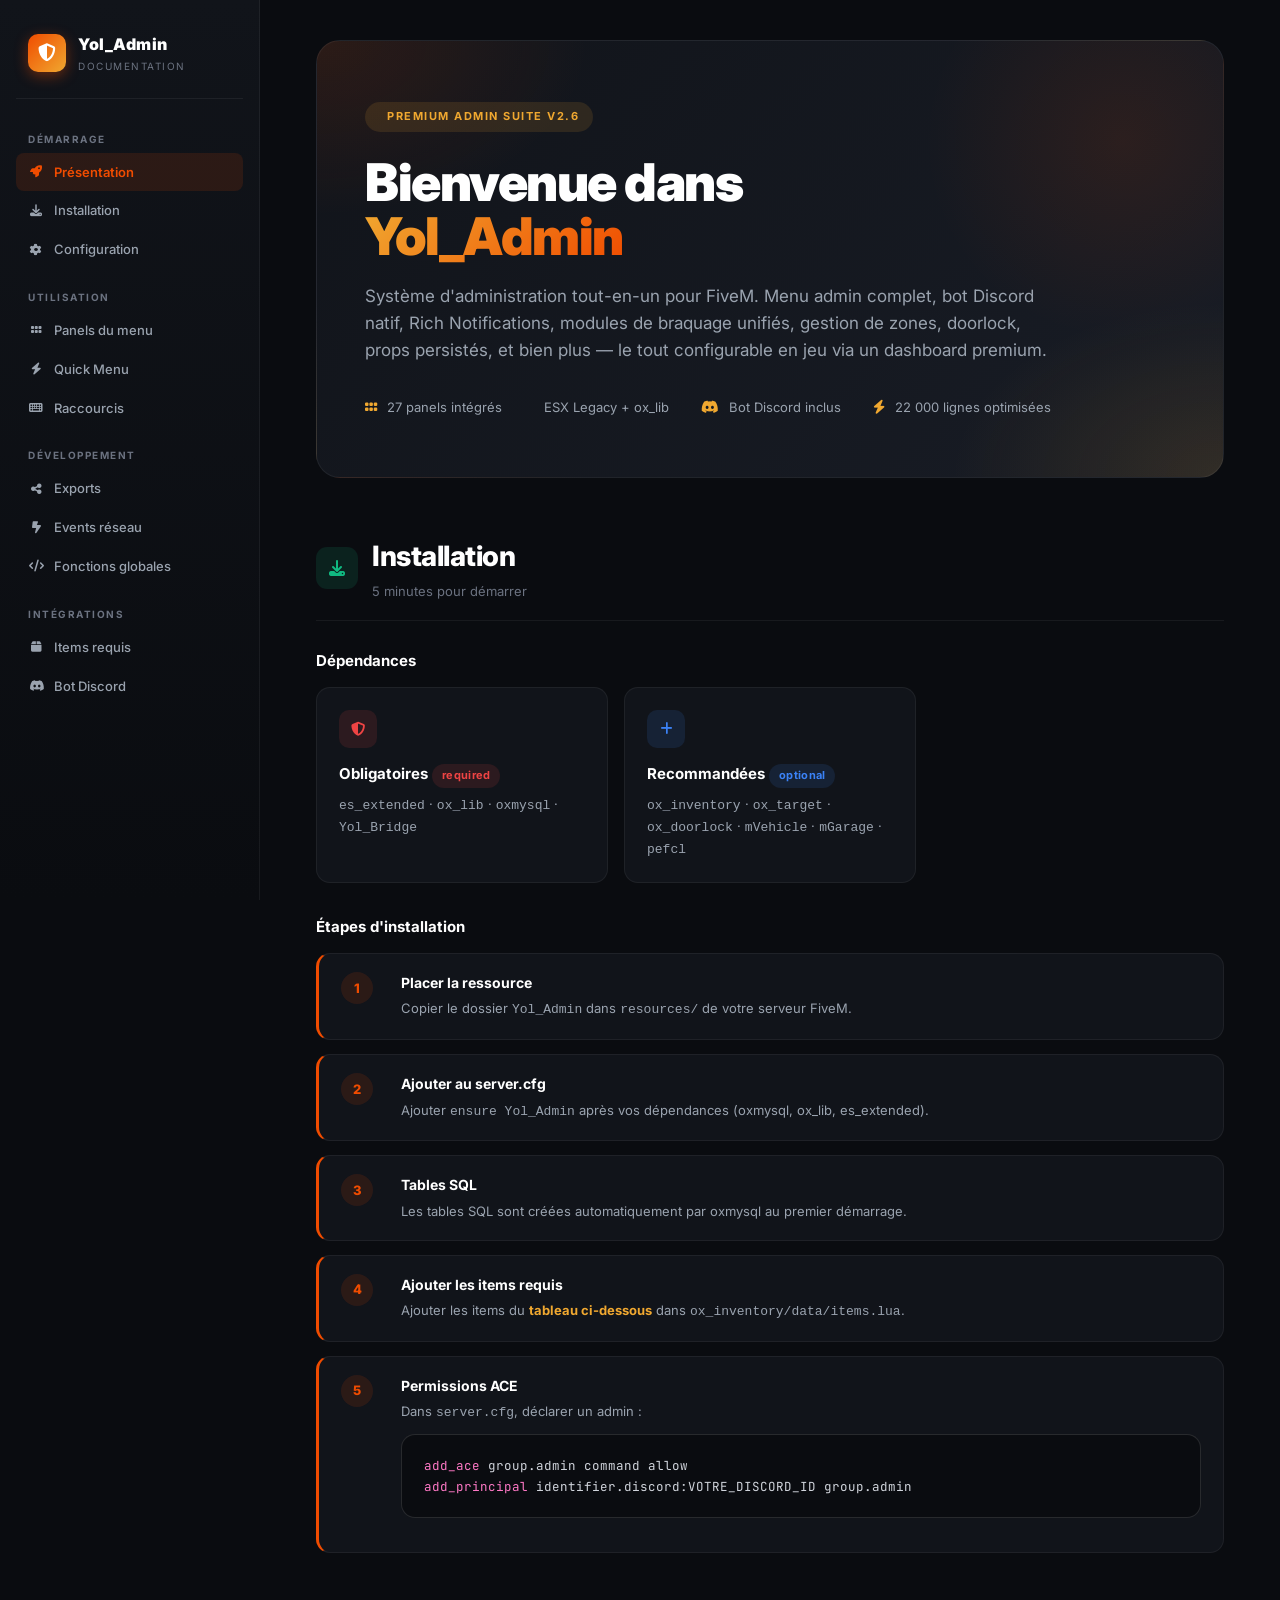
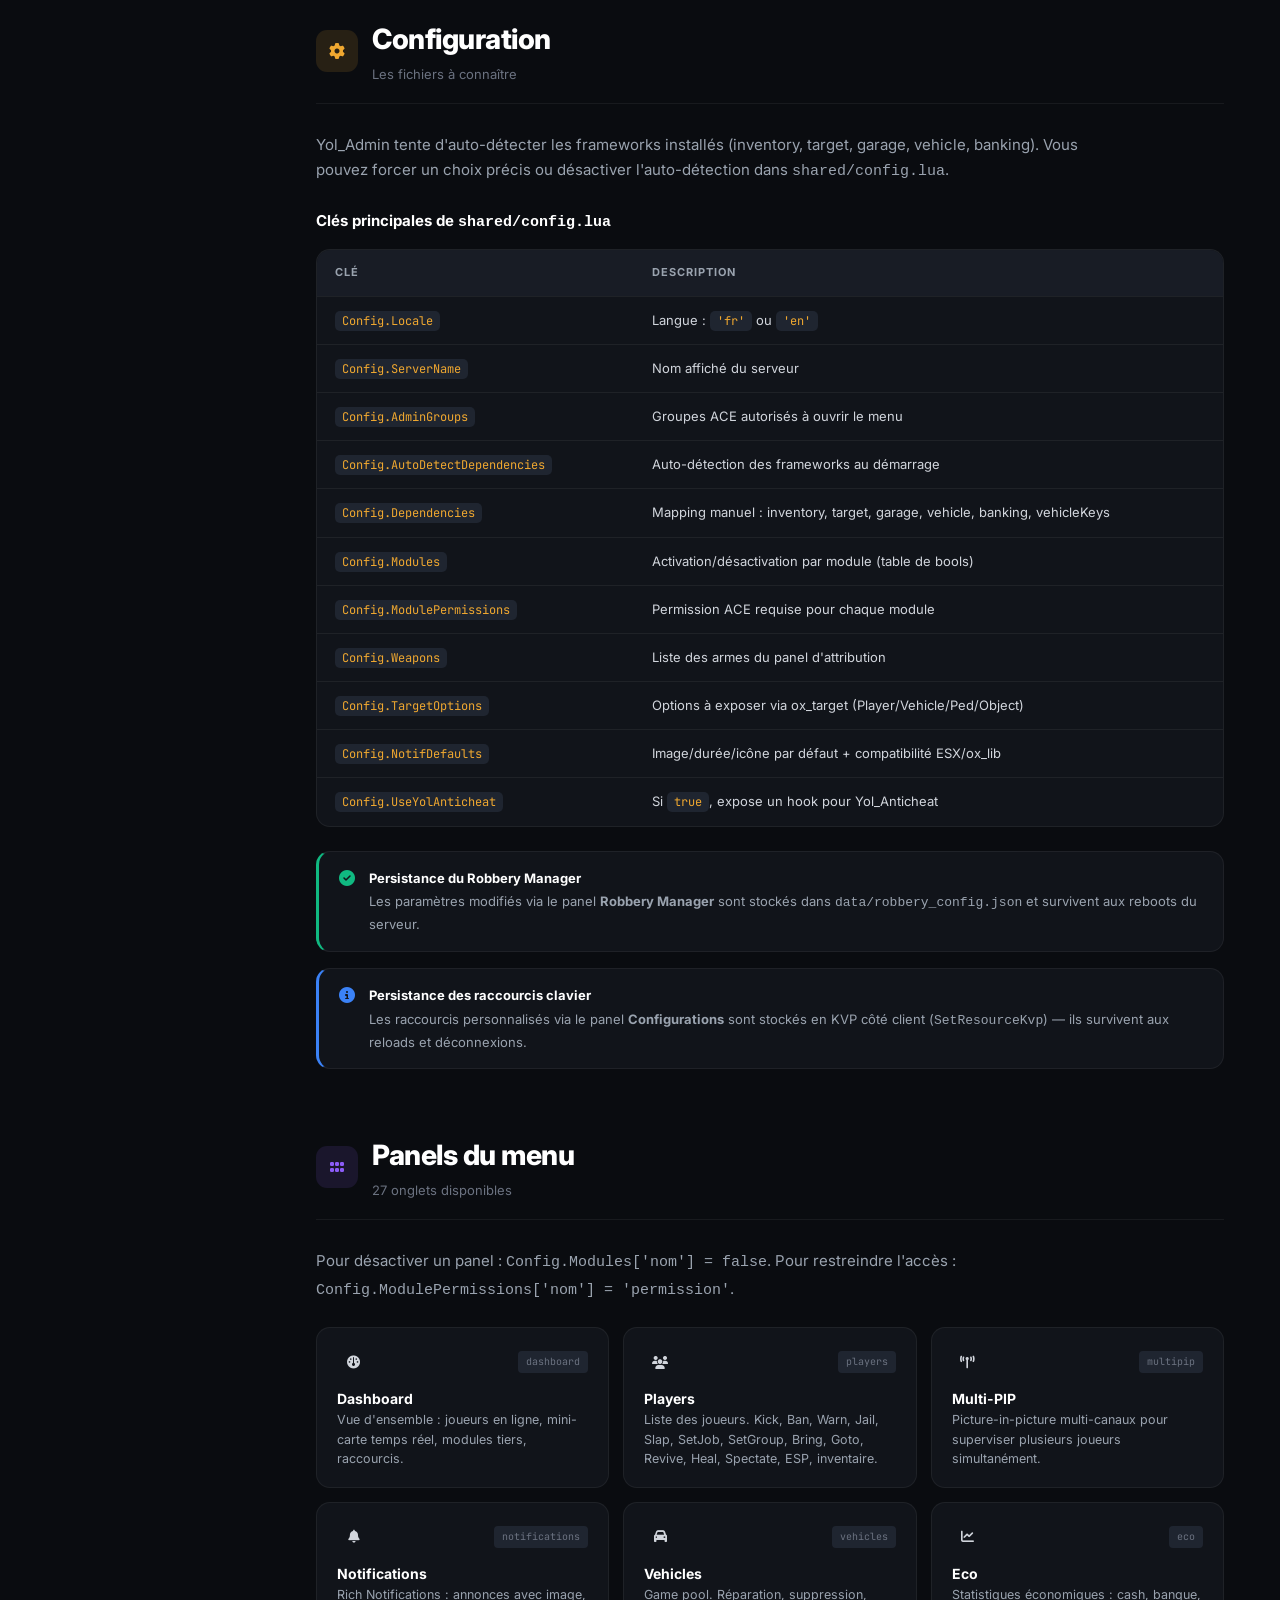
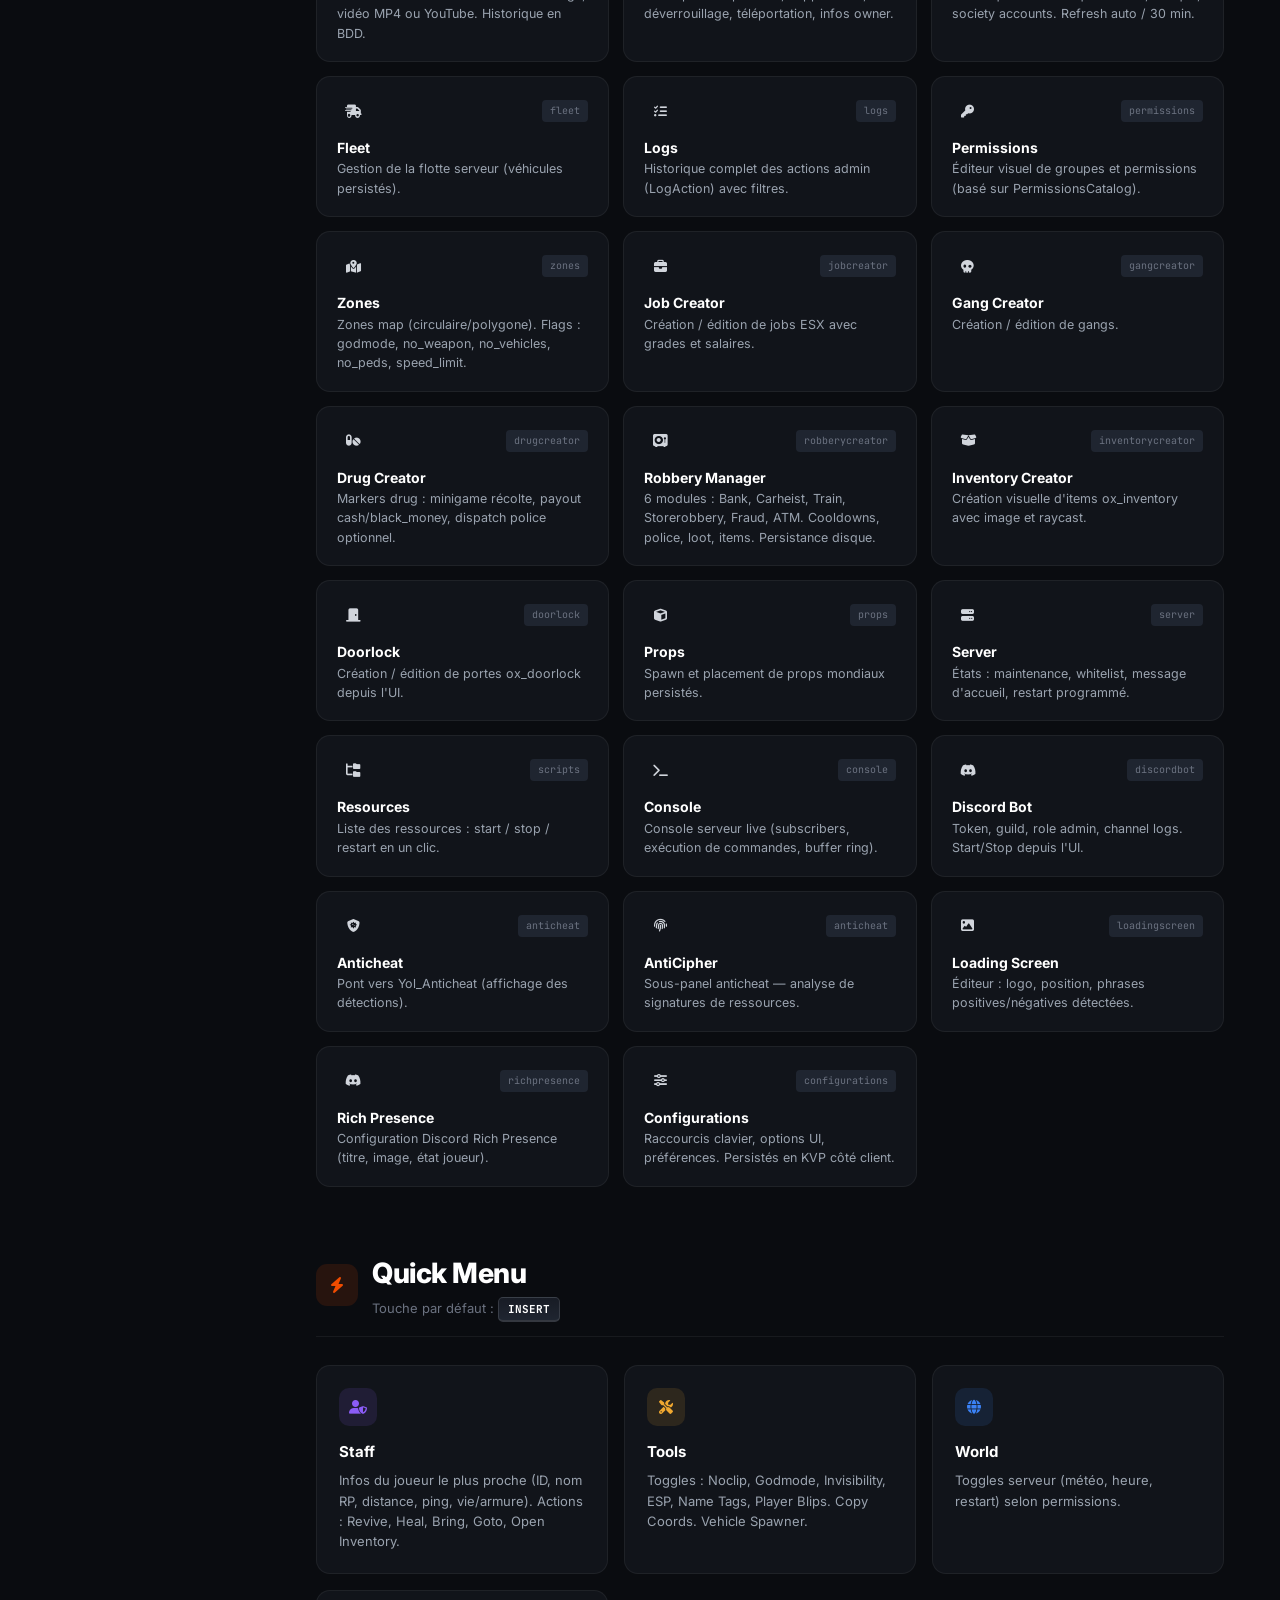
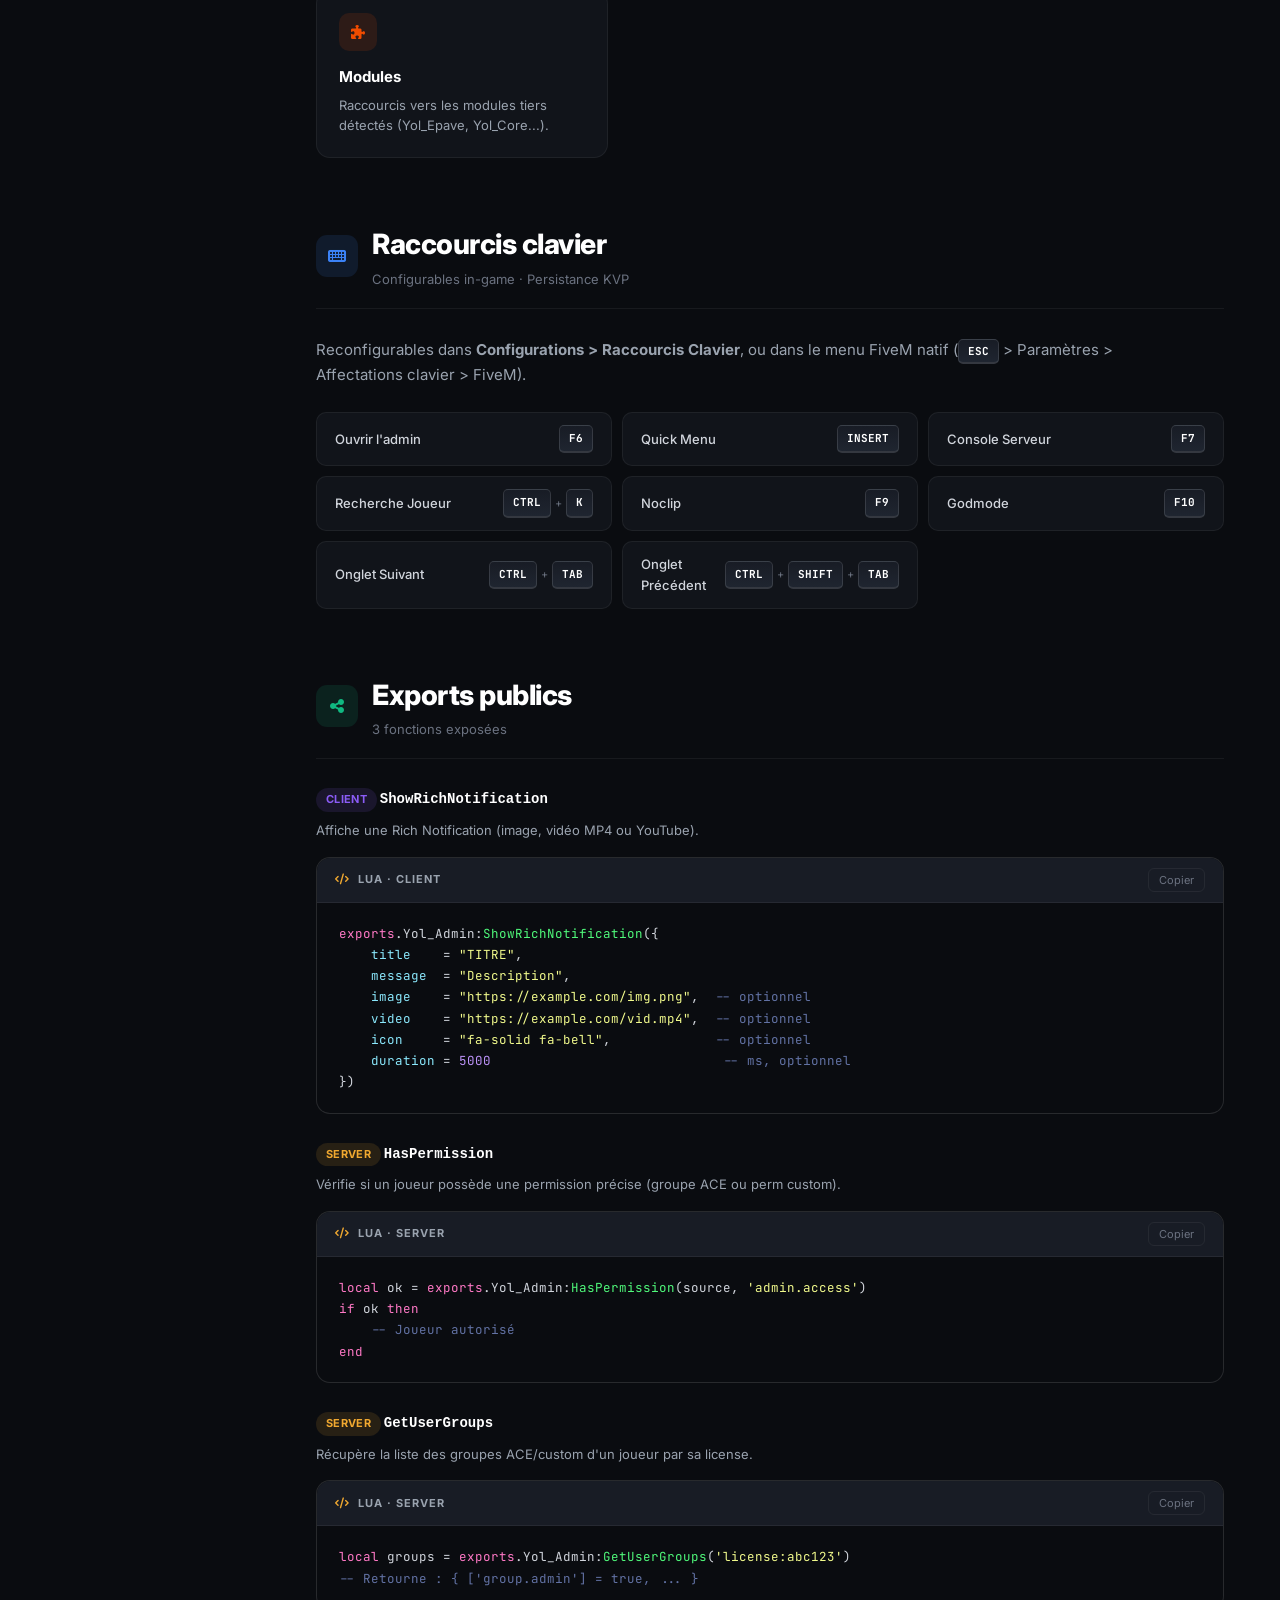
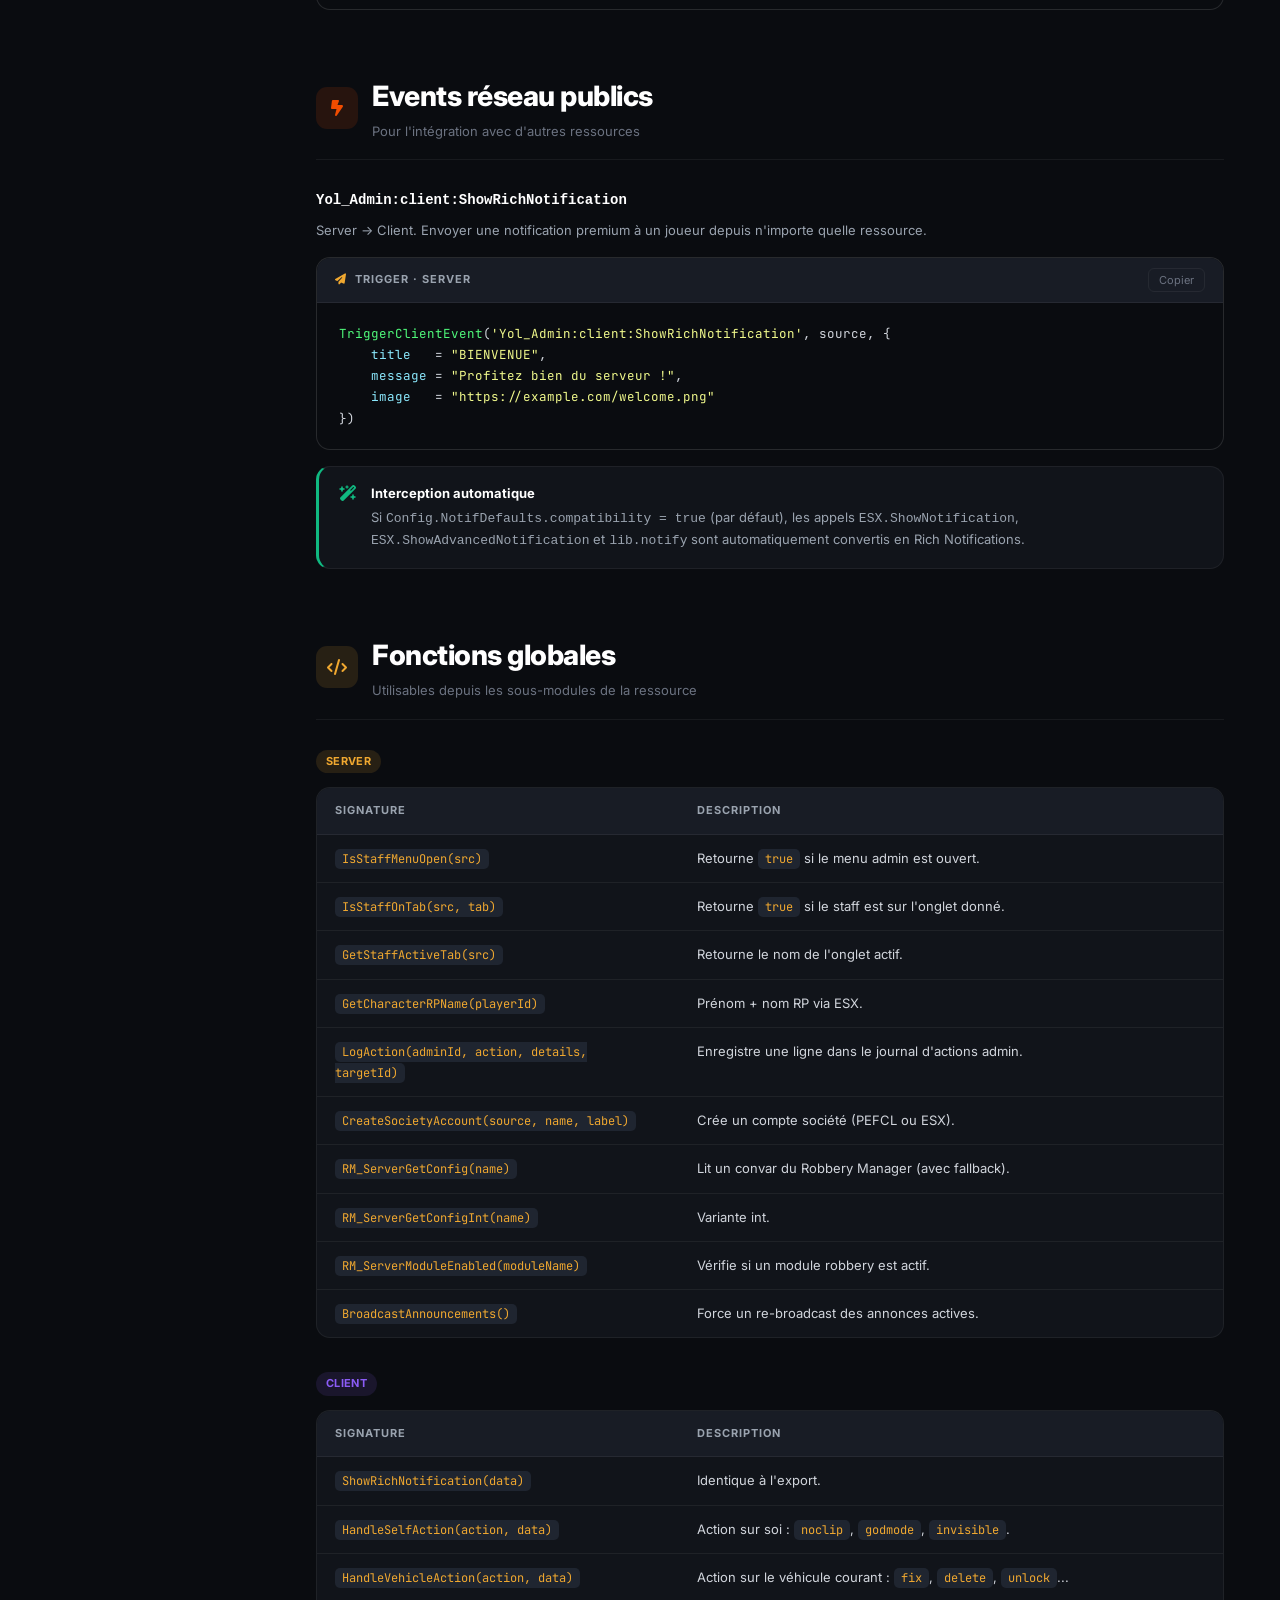
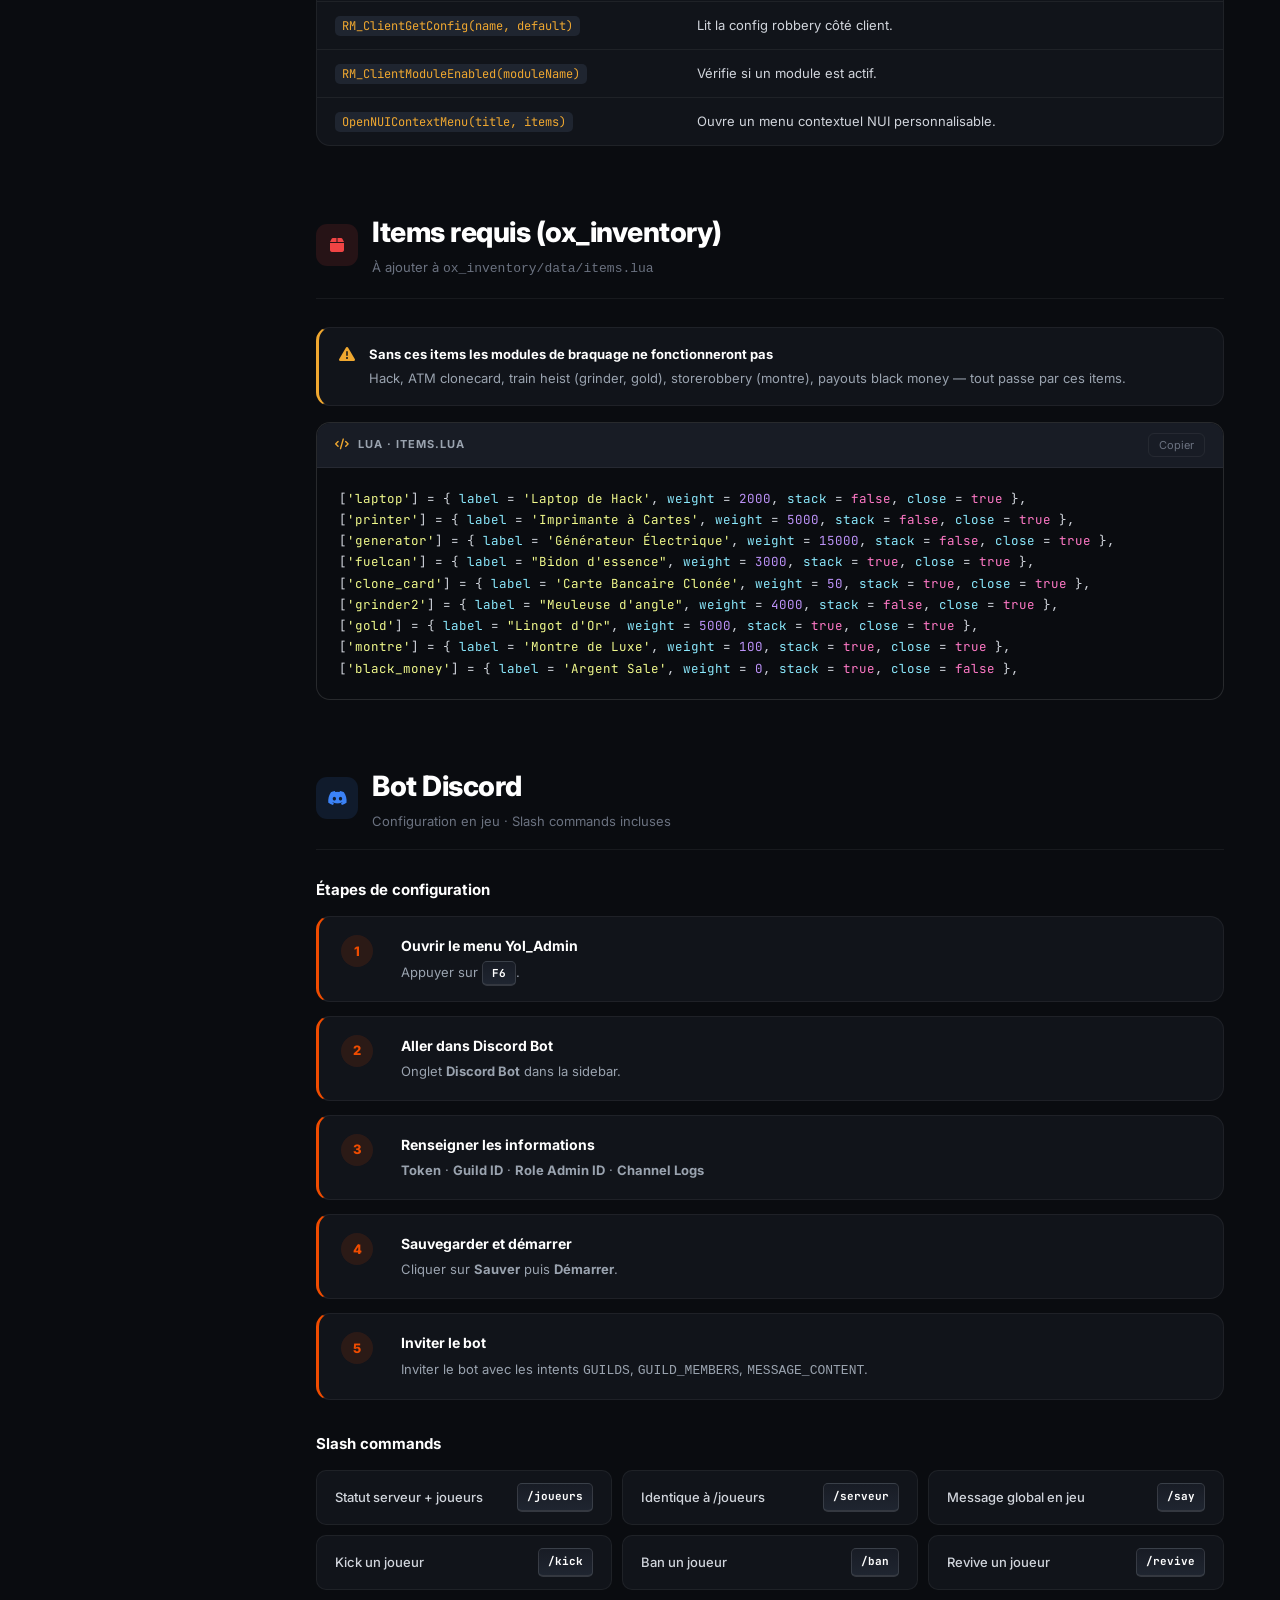
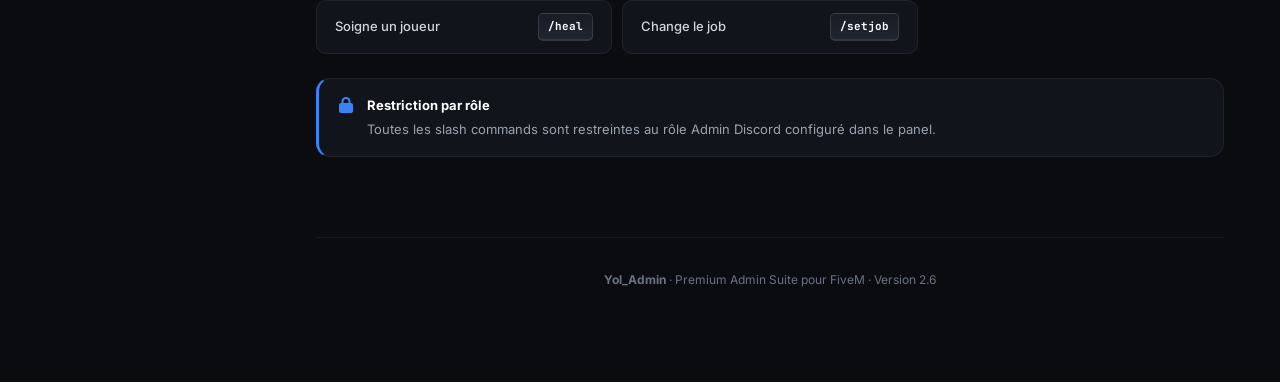
==== TUTORIAL.html @ 180737df "Add files via upload" ====
<!DOCTYPE html>
<html lang="fr">
<head>
<meta charset="UTF-8">
<meta name="viewport" content="width=device-width, initial-scale=1.0">
<title>Yol_Admin — Tutoriel</title>
<link rel="preconnect" href="https://fonts.googleapis.com">
<link rel="preconnect" href="https://fonts.gstatic.com" crossorigin>
<link href="https://fonts.googleapis.com/css2?family=Inter:wght@400;500;600;700;800;900&family=JetBrains+Mono:wght@400;500;600&display=swap" rel="stylesheet">
<link rel="stylesheet" href="https://cdnjs.cloudflare.com/ajax/libs/font-awesome/6.5.1/css/all.min.css">
<style>
*, *::before, *::after { box-sizing: border-box; margin: 0; padding: 0; }

:root {
    --bg-0: #0a0c10;
    --bg-1: #11141a;
    --bg-2: #181c25;
    --bg-3: #1f2530;
    --border: rgba(255,255,255,0.06);
    --border-strong: rgba(255,255,255,0.12);
    --text-0: #ffffff;
    --text-1: #d1d5dc;
    --text-2: #9aa3af;
    --text-3: #6b7280;
    --gold: #f0a830;
    --gold-soft: rgba(240,168,48,0.12);
    --accent: #f04c00;
    --accent-soft: rgba(240,76,0,0.12);
    --green: #10b981;
    --green-soft: rgba(16,185,129,0.12);
    --blue: #3b82f6;
    --blue-soft: rgba(59,130,246,0.12);
    --purple: #8b5cf6;
    --purple-soft: rgba(139,92,246,0.12);
    --rose: #ef4444;
    --rose-soft: rgba(239,68,68,0.12);
    --shadow-lg: 0 10px 40px rgba(0,0,0,0.5);
    --radius: 14px;
}

html { scroll-behavior: smooth; }
body {
    background: var(--bg-0);
    color: var(--text-1);
    font-family: 'Inter', system-ui, sans-serif;
    font-size: 14px;
    line-height: 1.6;
    overflow-x: hidden;
}

/* ====== LAYOUT ====== */
.layout {
    display: grid;
    grid-template-columns: 260px 1fr;
    min-height: 100vh;
}

/* ====== SIDEBAR ====== */
.sidebar {
    background: linear-gradient(180deg, var(--bg-1) 0%, var(--bg-0) 100%);
    border-right: 1px solid var(--border);
    padding: 24px 16px;
    position: sticky;
    top: 0;
    height: 100vh;
    overflow-y: auto;
}
.sidebar::-webkit-scrollbar { width: 6px; }
.sidebar::-webkit-scrollbar-thumb { background: var(--border-strong); border-radius: 3px; }

.brand {
    display: flex;
    align-items: center;
    gap: 12px;
    padding: 8px 12px 24px;
    border-bottom: 1px solid var(--border);
    margin-bottom: 20px;
}
.brand-logo {
    width: 38px; height: 38px;
    background: linear-gradient(135deg, var(--accent), var(--gold));
    border-radius: 10px;
    display: grid; place-items: center;
    font-size: 18px; color: white;
    box-shadow: 0 4px 14px rgba(240,76,0,0.4);
}
.brand-name {
    font-weight: 900; font-size: 16px;
    letter-spacing: 0.5px;
    color: var(--text-0);
}
.brand-sub {
    font-size: 10px;
    color: var(--text-3);
    letter-spacing: 1.5px;
    text-transform: uppercase;
}

.nav-group { margin-bottom: 8px; }
.nav-title {
    font-size: 10px;
    font-weight: 700;
    color: var(--text-3);
    letter-spacing: 1.5px;
    text-transform: uppercase;
    padding: 12px 12px 6px;
}
.nav-item {
    display: flex;
    align-items: center;
    gap: 10px;
    padding: 9px 12px;
    color: var(--text-2);
    text-decoration: none;
    font-size: 13px;
    font-weight: 500;
    border-radius: 8px;
    transition: all 0.18s;
    cursor: pointer;
}
.nav-item:hover {
    background: var(--bg-2);
    color: var(--text-0);
}
.nav-item.active {
    background: var(--accent-soft);
    color: var(--accent);
    font-weight: 600;
}
.nav-item i { width: 16px; text-align: center; font-size: 12px; }

/* ====== MAIN ====== */
.main {
    padding: 40px 56px 80px;
    max-width: 1100px;
}

/* ====== HERO ====== */
.hero {
    position: relative;
    padding: 60px 48px;
    margin-bottom: 56px;
    border-radius: 24px;
    background:
        radial-gradient(ellipse 60% 80% at 0% 0%, var(--accent-soft) 0%, transparent 50%),
        radial-gradient(ellipse 60% 80% at 100% 100%, var(--gold-soft) 0%, transparent 50%),
        linear-gradient(135deg, var(--bg-1), var(--bg-2));
    border: 1px solid var(--border);
    overflow: hidden;
}
.hero::before {
    content: '';
    position: absolute;
    top: -100px; right: -100px;
    width: 400px; height: 400px;
    background: radial-gradient(circle, var(--accent) 0%, transparent 70%);
    opacity: 0.1;
    border-radius: 50%;
}
.hero-eyebrow {
    display: inline-flex;
    align-items: center;
    gap: 8px;
    padding: 6px 14px;
    background: var(--gold-soft);
    color: var(--gold);
    border-radius: 50px;
    font-size: 11px;
    font-weight: 700;
    letter-spacing: 1.5px;
    text-transform: uppercase;
    margin-bottom: 24px;
}
.hero-title {
    font-size: 52px;
    font-weight: 900;
    color: var(--text-0);
    line-height: 1.05;
    margin-bottom: 18px;
    letter-spacing: -1.5px;
}
.hero-title .grad {
    background: linear-gradient(135deg, var(--gold), var(--accent));
    -webkit-background-clip: text;
    -webkit-text-fill-color: transparent;
    background-clip: text;
}
.hero-desc {
    font-size: 17px;
    color: var(--text-2);
    max-width: 700px;
    line-height: 1.6;
}
.hero-meta {
    display: flex;
    gap: 32px;
    margin-top: 32px;
    flex-wrap: wrap;
}
.hero-meta-item {
    display: flex;
    align-items: center;
    gap: 10px;
    font-size: 13px;
    color: var(--text-2);
}
.hero-meta-item i {
    color: var(--gold);
    font-size: 14px;
}

/* ====== SECTIONS ====== */
.section {
    margin-bottom: 64px;
    scroll-margin-top: 30px;
}
.section-head {
    display: flex;
    align-items: center;
    gap: 14px;
    margin-bottom: 28px;
    padding-bottom: 18px;
    border-bottom: 1px solid var(--border);
}
.section-icon {
    width: 42px; height: 42px;
    border-radius: 11px;
    display: grid; place-items: center;
    font-size: 16px;
}
.section-icon.gold   { background: var(--gold-soft);   color: var(--gold); }
.section-icon.green  { background: var(--green-soft);  color: var(--green); }
.section-icon.blue   { background: var(--blue-soft);   color: var(--blue); }
.section-icon.purple { background: var(--purple-soft); color: var(--purple); }
.section-icon.accent { background: var(--accent-soft); color: var(--accent); }
.section-icon.rose   { background: var(--rose-soft);   color: var(--rose); }

.section-title {
    font-size: 28px;
    font-weight: 800;
    color: var(--text-0);
    letter-spacing: -0.5px;
}
.section-sub {
    font-size: 13px;
    color: var(--text-3);
    margin-top: 2px;
}

/* ====== CARDS ====== */
.card-grid {
    display: grid;
    gap: 16px;
    grid-template-columns: repeat(auto-fill, minmax(260px, 1fr));
    margin-bottom: 24px;
}
.card {
    background: var(--bg-1);
    border: 1px solid var(--border);
    border-radius: var(--radius);
    padding: 22px;
    transition: all 0.2s;
}
.card:hover {
    border-color: var(--border-strong);
    transform: translateY(-2px);
    box-shadow: var(--shadow-lg);
}
.card-icon {
    width: 38px; height: 38px;
    border-radius: 10px;
    display: grid; place-items: center;
    font-size: 14px;
    margin-bottom: 14px;
}
.card-icon.gold   { background: var(--gold-soft);   color: var(--gold); }
.card-icon.green  { background: var(--green-soft);  color: var(--green); }
.card-icon.blue   { background: var(--blue-soft);   color: var(--blue); }
.card-icon.purple { background: var(--purple-soft); color: var(--purple); }
.card-icon.accent { background: var(--accent-soft); color: var(--accent); }
.card-icon.rose   { background: var(--rose-soft);   color: var(--rose); }
.card-title {
    font-size: 15px;
    font-weight: 700;
    color: var(--text-0);
    margin-bottom: 6px;
}
.card-desc {
    font-size: 13px;
    color: var(--text-2);
    line-height: 1.55;
}

/* ====== STEPS ====== */
.steps { display: grid; gap: 14px; }
.step {
    display: grid;
    grid-template-columns: 44px 1fr;
    gap: 16px;
    background: var(--bg-1);
    border: 1px solid var(--border);
    border-left: 3px solid var(--accent);
    border-radius: var(--radius);
    padding: 18px 22px;
}
.step-num {
    width: 32px; height: 32px;
    background: var(--accent-soft);
    color: var(--accent);
    border-radius: 50%;
    display: grid; place-items: center;
    font-weight: 800; font-size: 13px;
}
.step-content h4 {
    font-size: 14px;
    font-weight: 700;
    color: var(--text-0);
    margin-bottom: 4px;
}
.step-content p { font-size: 13px; color: var(--text-2); }

/* ====== TABLES ====== */
.table-wrap {
    background: var(--bg-1);
    border: 1px solid var(--border);
    border-radius: var(--radius);
    overflow: hidden;
}
table {
    width: 100%;
    border-collapse: collapse;
    font-size: 13px;
}
thead {
    background: var(--bg-2);
    text-align: left;
}
th {
    padding: 14px 18px;
    font-weight: 700;
    color: var(--text-2);
    font-size: 11px;
    letter-spacing: 1px;
    text-transform: uppercase;
    border-bottom: 1px solid var(--border);
}
td {
    padding: 13px 18px;
    border-bottom: 1px solid var(--border);
    color: var(--text-1);
    vertical-align: top;
}
tr:last-child td { border-bottom: none; }
tr:hover td { background: rgba(255,255,255,0.015); }
td code, th code {
    background: var(--bg-3);
    color: var(--gold);
    padding: 2px 7px;
    border-radius: 5px;
    font-family: 'JetBrains Mono', monospace;
    font-size: 12px;
}

/* ====== PANEL CARDS ====== */
.panel-grid {
    display: grid;
    gap: 14px;
    grid-template-columns: repeat(auto-fill, minmax(280px, 1fr));
}
.panel-card {
    background: var(--bg-1);
    border: 1px solid var(--border);
    border-radius: var(--radius);
    padding: 18px 20px;
    transition: all 0.2s;
}
.panel-card:hover {
    border-color: var(--border-strong);
    background: var(--bg-2);
}
.panel-card-head {
    display: flex;
    align-items: center;
    justify-content: space-between;
    margin-bottom: 10px;
}
.panel-card-icon {
    width: 32px; height: 32px;
    border-radius: 9px;
    display: grid; place-items: center;
    font-size: 13px;
}
.panel-card-name {
    font-size: 14px;
    font-weight: 700;
    color: var(--text-0);
}
.panel-card-id {
    font-family: 'JetBrains Mono', monospace;
    font-size: 10px;
    color: var(--text-3);
    background: var(--bg-3);
    padding: 3px 8px;
    border-radius: 4px;
}
.panel-card-desc {
    font-size: 12.5px;
    color: var(--text-2);
    line-height: 1.55;
}

/* ====== CODE BLOCKS ====== */
.code-block {
    position: relative;
    background: var(--bg-0);
    border: 1px solid var(--border-strong);
    border-radius: var(--radius);
    overflow: hidden;
    margin: 16px 0;
}
.code-head {
    display: flex;
    align-items: center;
    justify-content: space-between;
    padding: 10px 18px;
    background: var(--bg-2);
    border-bottom: 1px solid var(--border);
}
.code-lang {
    display: flex;
    align-items: center;
    gap: 8px;
    font-size: 11px;
    font-weight: 700;
    color: var(--text-2);
    letter-spacing: 1px;
    text-transform: uppercase;
}
.code-lang i { color: var(--gold); }
.code-copy {
    background: transparent;
    color: var(--text-3);
    border: 1px solid var(--border);
    padding: 4px 10px;
    border-radius: 6px;
    cursor: pointer;
    font-size: 11px;
    font-family: inherit;
    transition: all 0.15s;
}
.code-copy:hover {
    color: var(--text-0);
    border-color: var(--border-strong);
}
.code-copy.copied {
    color: var(--green);
    border-color: var(--green-soft);
}
pre {
    padding: 20px 22px;
    overflow-x: auto;
    font-family: 'JetBrains Mono', monospace;
    font-size: 12.5px;
    line-height: 1.7;
    color: var(--text-1);
}
.tk { color: #ff79c6; }   /* keyword */
.tf { color: #50fa7b; }   /* function */
.ts { color: #f1fa8c; }   /* string */
.tn { color: #bd93f9; }   /* number */
.tc { color: #6272a4; }   /* comment */
.tp { color: #8be9fd; }   /* property */

/* ====== BADGES ====== */
.badge {
    display: inline-flex;
    align-items: center;
    gap: 6px;
    padding: 3px 10px;
    border-radius: 50px;
    font-size: 11px;
    font-weight: 700;
    letter-spacing: 0.3px;
}
.badge.required { background: var(--rose-soft); color: var(--rose); }
.badge.optional { background: var(--blue-soft);  color: var(--blue); }
.badge.new      { background: var(--green-soft); color: var(--green); }
.badge.client   { background: var(--purple-soft); color: var(--purple); }
.badge.server   { background: var(--gold-soft);  color: var(--gold); }

/* ====== ALERTS ====== */
.alert {
    background: var(--bg-1);
    border: 1px solid var(--border);
    border-left: 3px solid var(--blue);
    border-radius: var(--radius);
    padding: 16px 20px;
    display: flex;
    gap: 14px;
    align-items: flex-start;
    margin: 16px 0;
}
.alert.warn    { border-left-color: var(--gold); }
.alert.success { border-left-color: var(--green); }
.alert.danger  { border-left-color: var(--rose); }
.alert-icon {
    color: var(--blue);
    font-size: 16px;
    margin-top: 2px;
}
.alert.warn    .alert-icon { color: var(--gold); }
.alert.success .alert-icon { color: var(--green); }
.alert.danger  .alert-icon { color: var(--rose); }
.alert-content { font-size: 13px; color: var(--text-2); }
.alert-title { font-weight: 700; color: var(--text-0); margin-bottom: 3px; }

/* ====== KEYBINDS ====== */
.key-grid {
    display: grid;
    gap: 10px;
    grid-template-columns: repeat(auto-fill, minmax(280px, 1fr));
}
.key-row {
    display: flex;
    align-items: center;
    justify-content: space-between;
    padding: 12px 18px;
    background: var(--bg-1);
    border: 1px solid var(--border);
    border-radius: 10px;
}
.key-action { font-size: 13px; color: var(--text-1); font-weight: 500; }
.kbd {
    display: inline-flex;
    align-items: center;
    gap: 4px;
}
.kbd-key {
    background: linear-gradient(180deg, var(--bg-2), var(--bg-3));
    border: 1px solid var(--border-strong);
    border-bottom-width: 2px;
    padding: 4px 9px;
    border-radius: 5px;
    font-family: 'JetBrains Mono', monospace;
    font-size: 11px;
    font-weight: 700;
    color: var(--text-0);
    min-width: 24px;
    text-align: center;
}
.kbd-plus { color: var(--text-3); font-size: 11px; }

/* ====== INTRO TEXT ====== */
.intro-text {
    font-size: 15px;
    color: var(--text-2);
    line-height: 1.7;
    max-width: 800px;
    margin-bottom: 24px;
}

/* ====== FOOTER ====== */
.footer {
    margin-top: 80px;
    padding: 32px 0;
    border-top: 1px solid var(--border);
    text-align: center;
    color: var(--text-3);
    font-size: 12px;
}

/* ====== RESPONSIVE ====== */
@media (max-width: 900px) {
    .layout { grid-template-columns: 1fr; }
    .sidebar { position: relative; height: auto; }
    .main { padding: 24px; }
    .hero { padding: 36px 24px; }
    .hero-title { font-size: 36px; }
}
</style>
</head>
<body>

<div class="layout">

    <!-- ====== SIDEBAR ====== -->
    <aside class="sidebar">
        <div class="brand">
            <div class="brand-logo"><i class="fa-solid fa-shield-halved"></i></div>
            <div>
                <div class="brand-name">Yol_Admin</div>
                <div class="brand-sub">Documentation</div>
            </div>
        </div>

        <div class="nav-group">
            <div class="nav-title">Démarrage</div>
            <a class="nav-item active" href="#intro"><i class="fa-solid fa-rocket"></i> Présentation</a>
            <a class="nav-item" href="#install"><i class="fa-solid fa-download"></i> Installation</a>
            <a class="nav-item" href="#config"><i class="fa-solid fa-gear"></i> Configuration</a>
        </div>

        <div class="nav-group">
            <div class="nav-title">Utilisation</div>
            <a class="nav-item" href="#panels"><i class="fa-solid fa-grip"></i> Panels du menu</a>
            <a class="nav-item" href="#quickmenu"><i class="fa-solid fa-bolt"></i> Quick Menu</a>
            <a class="nav-item" href="#keys"><i class="fa-solid fa-keyboard"></i> Raccourcis</a>
        </div>

        <div class="nav-group">
            <div class="nav-title">Développement</div>
            <a class="nav-item" href="#exports"><i class="fa-solid fa-share-nodes"></i> Exports</a>
            <a class="nav-item" href="#events"><i class="fa-solid fa-bolt-lightning"></i> Events réseau</a>
            <a class="nav-item" href="#globals"><i class="fa-solid fa-code"></i> Fonctions globales</a>
        </div>

        <div class="nav-group">
            <div class="nav-title">Intégrations</div>
            <a class="nav-item" href="#items"><i class="fa-solid fa-box"></i> Items requis</a>
            <a class="nav-item" href="#discord"><i class="fa-brands fa-discord"></i> Bot Discord</a>
        </div>
    </aside>

    <!-- ====== MAIN ====== -->
    <main class="main">

        <!-- ====== HERO ====== -->
        <section class="hero" id="intro">
            <div class="hero-eyebrow">
                <i class="fa-solid fa-sparkles"></i> Premium Admin Suite v2.6
            </div>
            <h1 class="hero-title">
                Bienvenue dans<br>
                <span class="grad">Yol_Admin</span>
            </h1>
            <p class="hero-desc">
                Système d'administration tout-en-un pour FiveM. Menu admin complet, bot Discord natif,
                Rich Notifications, modules de braquage unifiés, gestion de zones, doorlock, props
                persistés, et bien plus — le tout configurable en jeu via un dashboard premium.
            </p>
            <div class="hero-meta">
                <div class="hero-meta-item"><i class="fa-solid fa-grip"></i> 27 panels intégrés</div>
                <div class="hero-meta-item"><i class="fa-solid fa-shield-check"></i> ESX Legacy + ox_lib</div>
                <div class="hero-meta-item"><i class="fa-brands fa-discord"></i> Bot Discord inclus</div>
                <div class="hero-meta-item"><i class="fa-solid fa-bolt"></i> 22 000 lignes optimisées</div>
            </div>
        </section>

        <!-- ====== INSTALLATION ====== -->
        <section class="section" id="install">
            <div class="section-head">
                <div class="section-icon green"><i class="fa-solid fa-download"></i></div>
                <div>
                    <div class="section-title">Installation</div>
                    <div class="section-sub">5 minutes pour démarrer</div>
                </div>
            </div>

            <h3 style="font-size:15px;font-weight:700;color:var(--text-0);margin-bottom:14px;">Dépendances</h3>
            <div class="card-grid" style="margin-bottom:32px;">
                <div class="card">
                    <div class="card-icon rose"><i class="fa-solid fa-shield-halved"></i></div>
                    <div class="card-title">Obligatoires <span class="badge required">required</span></div>
                    <div class="card-desc">
                        <code>es_extended</code> · <code>ox_lib</code> · <code>oxmysql</code> · <code>Yol_Bridge</code>
                    </div>
                </div>
                <div class="card">
                    <div class="card-icon blue"><i class="fa-solid fa-plus"></i></div>
                    <div class="card-title">Recommandées <span class="badge optional">optional</span></div>
                    <div class="card-desc">
                        <code>ox_inventory</code> · <code>ox_target</code> · <code>ox_doorlock</code> · <code>mVehicle</code> · <code>mGarage</code> · <code>pefcl</code>
                    </div>
                </div>
            </div>

            <h3 style="font-size:15px;font-weight:700;color:var(--text-0);margin-bottom:14px;">Étapes d'installation</h3>
            <div class="steps">
                <div class="step">
                    <div class="step-num">1</div>
                    <div class="step-content">
                        <h4>Placer la ressource</h4>
                        <p>Copier le dossier <code>Yol_Admin</code> dans <code>resources/</code> de votre serveur FiveM.</p>
                    </div>
                </div>
                <div class="step">
                    <div class="step-num">2</div>
                    <div class="step-content">
                        <h4>Ajouter au server.cfg</h4>
                        <p>Ajouter <code>ensure Yol_Admin</code> après vos dépendances (oxmysql, ox_lib, es_extended).</p>
                    </div>
                </div>
                <div class="step">
                    <div class="step-num">3</div>
                    <div class="step-content">
                        <h4>Tables SQL</h4>
                        <p>Les tables SQL sont créées automatiquement par oxmysql au premier démarrage.</p>
                    </div>
                </div>
                <div class="step">
                    <div class="step-num">4</div>
                    <div class="step-content">
                        <h4>Ajouter les items requis</h4>
                        <p>Ajouter les items du <a href="#items" style="color:var(--gold);text-decoration:none;font-weight:700;">tableau ci-dessous</a> dans <code>ox_inventory/data/items.lua</code>.</p>
                    </div>
                </div>
                <div class="step">
                    <div class="step-num">5</div>
                    <div class="step-content">
                        <h4>Permissions ACE</h4>
                        <p>Dans <code>server.cfg</code>, déclarer un admin :</p>
                        <div class="code-block" style="margin-top:10px;">
                            <pre><span class="tk">add_ace</span> group.admin command allow
<span class="tk">add_principal</span> identifier.discord:VOTRE_DISCORD_ID group.admin</pre>
                        </div>
                    </div>
                </div>
            </div>
        </section>

        <!-- ====== CONFIGURATION ====== -->
        <section class="section" id="config">
            <div class="section-head">
                <div class="section-icon gold"><i class="fa-solid fa-gear"></i></div>
                <div>
                    <div class="section-title">Configuration</div>
                    <div class="section-sub">Les fichiers à connaître</div>
                </div>
            </div>

            <p class="intro-text">
                Yol_Admin tente d'auto-détecter les frameworks installés (inventory, target, garage, vehicle, banking). Vous pouvez forcer un choix précis ou désactiver l'auto-détection dans <code>shared/config.lua</code>.
            </p>

            <h3 style="font-size:15px;font-weight:700;color:var(--text-0);margin:24px 0 14px;">Clés principales de <code>shared/config.lua</code></h3>

            <div class="table-wrap">
                <table>
                    <thead>
                        <tr><th style="width:35%;">Clé</th><th>Description</th></tr>
                    </thead>
                    <tbody>
                        <tr><td><code>Config.Locale</code></td><td>Langue : <code>'fr'</code> ou <code>'en'</code></td></tr>
                        <tr><td><code>Config.ServerName</code></td><td>Nom affiché du serveur</td></tr>
                        <tr><td><code>Config.AdminGroups</code></td><td>Groupes ACE autorisés à ouvrir le menu</td></tr>
                        <tr><td><code>Config.AutoDetectDependencies</code></td><td>Auto-détection des frameworks au démarrage</td></tr>
                        <tr><td><code>Config.Dependencies</code></td><td>Mapping manuel : inventory, target, garage, vehicle, banking, vehicleKeys</td></tr>
                        <tr><td><code>Config.Modules</code></td><td>Activation/désactivation par module (table de bools)</td></tr>
                        <tr><td><code>Config.ModulePermissions</code></td><td>Permission ACE requise pour chaque module</td></tr>
                        <tr><td><code>Config.Weapons</code></td><td>Liste des armes du panel d'attribution</td></tr>
                        <tr><td><code>Config.TargetOptions</code></td><td>Options à exposer via ox_target (Player/Vehicle/Ped/Object)</td></tr>
                        <tr><td><code>Config.NotifDefaults</code></td><td>Image/durée/icône par défaut + compatibilité ESX/ox_lib</td></tr>
                        <tr><td><code>Config.UseYolAnticheat</code></td><td>Si <code>true</code>, expose un hook pour Yol_Anticheat</td></tr>
                    </tbody>
                </table>
            </div>

            <div class="alert success" style="margin-top:24px;">
                <i class="fa-solid fa-circle-check alert-icon"></i>
                <div class="alert-content">
                    <div class="alert-title">Persistance du Robbery Manager</div>
                    Les paramètres modifiés via le panel <strong>Robbery Manager</strong> sont stockés dans <code>data/robbery_config.json</code> et survivent aux reboots du serveur.
                </div>
            </div>

            <div class="alert">
                <i class="fa-solid fa-circle-info alert-icon"></i>
                <div class="alert-content">
                    <div class="alert-title">Persistance des raccourcis clavier</div>
                    Les raccourcis personnalisés via le panel <strong>Configurations</strong> sont stockés en KVP côté client (<code>SetResourceKvp</code>) — ils survivent aux reloads et déconnexions.
                </div>
            </div>
        </section>

        <!-- ====== PANELS ====== -->
        <section class="section" id="panels">
            <div class="section-head">
                <div class="section-icon purple"><i class="fa-solid fa-grip"></i></div>
                <div>
                    <div class="section-title">Panels du menu</div>
                    <div class="section-sub">27 onglets disponibles</div>
                </div>
            </div>
            <p class="intro-text">
                Pour désactiver un panel : <code>Config.Modules['nom'] = false</code>. Pour restreindre l'accès : <code>Config.ModulePermissions['nom'] = 'permission'</code>.
            </p>

            <div class="panel-grid">
                <div class="panel-card">
                    <div class="panel-card-head">
                        <div class="panel-card-icon gold"><i class="fa-solid fa-gauge"></i></div>
                        <div class="panel-card-id">dashboard</div>
                    </div>
                    <div class="panel-card-name">Dashboard</div>
                    <div class="panel-card-desc">Vue d'ensemble : joueurs en ligne, mini-carte temps réel, modules tiers, raccourcis.</div>
                </div>

                <div class="panel-card">
                    <div class="panel-card-head">
                        <div class="panel-card-icon blue"><i class="fa-solid fa-users"></i></div>
                        <div class="panel-card-id">players</div>
                    </div>
                    <div class="panel-card-name">Players</div>
                    <div class="panel-card-desc">Liste des joueurs. Kick, Ban, Warn, Jail, Slap, SetJob, SetGroup, Bring, Goto, Revive, Heal, Spectate, ESP, inventaire.</div>
                </div>

                <div class="panel-card">
                    <div class="panel-card-head">
                        <div class="panel-card-icon purple"><i class="fa-solid fa-tower-broadcast"></i></div>
                        <div class="panel-card-id">multipip</div>
                    </div>
                    <div class="panel-card-name">Multi-PIP</div>
                    <div class="panel-card-desc">Picture-in-picture multi-canaux pour superviser plusieurs joueurs simultanément.</div>
                </div>

                <div class="panel-card">
                    <div class="panel-card-head">
                        <div class="panel-card-icon accent"><i class="fa-solid fa-bell"></i></div>
                        <div class="panel-card-id">notifications</div>
                    </div>
                    <div class="panel-card-name">Notifications</div>
                    <div class="panel-card-desc">Rich Notifications : annonces avec image, vidéo MP4 ou YouTube. Historique en BDD.</div>
                </div>

                <div class="panel-card">
                    <div class="panel-card-head">
                        <div class="panel-card-icon blue"><i class="fa-solid fa-car"></i></div>
                        <div class="panel-card-id">vehicles</div>
                    </div>
                    <div class="panel-card-name">Vehicles</div>
                    <div class="panel-card-desc">Game pool. Réparation, suppression, déverrouillage, téléportation, infos owner.</div>
                </div>

                <div class="panel-card">
                    <div class="panel-card-head">
                        <div class="panel-card-icon green"><i class="fa-solid fa-chart-line"></i></div>
                        <div class="panel-card-id">eco</div>
                    </div>
                    <div class="panel-card-name">Eco</div>
                    <div class="panel-card-desc">Statistiques économiques : cash, banque, society accounts. Refresh auto / 30 min.</div>
                </div>

                <div class="panel-card">
                    <div class="panel-card-head">
                        <div class="panel-card-icon gold"><i class="fa-solid fa-truck-fast"></i></div>
                        <div class="panel-card-id">fleet</div>
                    </div>
                    <div class="panel-card-name">Fleet</div>
                    <div class="panel-card-desc">Gestion de la flotte serveur (véhicules persistés).</div>
                </div>

                <div class="panel-card">
                    <div class="panel-card-head">
                        <div class="panel-card-icon purple"><i class="fa-solid fa-list-check"></i></div>
                        <div class="panel-card-id">logs</div>
                    </div>
                    <div class="panel-card-name">Logs</div>
                    <div class="panel-card-desc">Historique complet des actions admin (LogAction) avec filtres.</div>
                </div>

                <div class="panel-card">
                    <div class="panel-card-head">
                        <div class="panel-card-icon rose"><i class="fa-solid fa-key"></i></div>
                        <div class="panel-card-id">permissions</div>
                    </div>
                    <div class="panel-card-name">Permissions</div>
                    <div class="panel-card-desc">Éditeur visuel de groupes et permissions (basé sur PermissionsCatalog).</div>
                </div>

                <div class="panel-card">
                    <div class="panel-card-head">
                        <div class="panel-card-icon blue"><i class="fa-solid fa-map-location-dot"></i></div>
                        <div class="panel-card-id">zones</div>
                    </div>
                    <div class="panel-card-name">Zones</div>
                    <div class="panel-card-desc">Zones map (circulaire/polygone). Flags : godmode, no_weapon, no_vehicles, no_peds, speed_limit.</div>
                </div>

                <div class="panel-card">
                    <div class="panel-card-head">
                        <div class="panel-card-icon green"><i class="fa-solid fa-briefcase"></i></div>
                        <div class="panel-card-id">jobcreator</div>
                    </div>
                    <div class="panel-card-name">Job Creator</div>
                    <div class="panel-card-desc">Création / édition de jobs ESX avec grades et salaires.</div>
                </div>

                <div class="panel-card">
                    <div class="panel-card-head">
                        <div class="panel-card-icon rose"><i class="fa-solid fa-skull"></i></div>
                        <div class="panel-card-id">gangcreator</div>
                    </div>
                    <div class="panel-card-name">Gang Creator</div>
                    <div class="panel-card-desc">Création / édition de gangs.</div>
                </div>

                <div class="panel-card">
                    <div class="panel-card-head">
                        <div class="panel-card-icon purple"><i class="fa-solid fa-pills"></i></div>
                        <div class="panel-card-id">drugcreator</div>
                    </div>
                    <div class="panel-card-name">Drug Creator</div>
                    <div class="panel-card-desc">Markers drug : minigame récolte, payout cash/black_money, dispatch police optionnel.</div>
                </div>

                <div class="panel-card">
                    <div class="panel-card-head">
                        <div class="panel-card-icon rose"><i class="fa-solid fa-vault"></i></div>
                        <div class="panel-card-id">robberycreator</div>
                    </div>
                    <div class="panel-card-name">Robbery Manager</div>
                    <div class="panel-card-desc">6 modules : Bank, Carheist, Train, Storerobbery, Fraud, ATM. Cooldowns, police, loot, items. Persistance disque.</div>
                </div>

                <div class="panel-card">
                    <div class="panel-card-head">
                        <div class="panel-card-icon accent"><i class="fa-solid fa-box-open"></i></div>
                        <div class="panel-card-id">inventorycreator</div>
                    </div>
                    <div class="panel-card-name">Inventory Creator</div>
                    <div class="panel-card-desc">Création visuelle d'items ox_inventory avec image et raycast.</div>
                </div>

                <div class="panel-card">
                    <div class="panel-card-head">
                        <div class="panel-card-icon purple"><i class="fa-solid fa-door-closed"></i></div>
                        <div class="panel-card-id">doorlock</div>
                    </div>
                    <div class="panel-card-name">Doorlock</div>
                    <div class="panel-card-desc">Création / édition de portes ox_doorlock depuis l'UI.</div>
                </div>

                <div class="panel-card">
                    <div class="panel-card-head">
                        <div class="panel-card-icon gold"><i class="fa-solid fa-cube"></i></div>
                        <div class="panel-card-id">props</div>
                    </div>
                    <div class="panel-card-name">Props</div>
                    <div class="panel-card-desc">Spawn et placement de props mondiaux persistés.</div>
                </div>

                <div class="panel-card">
                    <div class="panel-card-head">
                        <div class="panel-card-icon blue"><i class="fa-solid fa-server"></i></div>
                        <div class="panel-card-id">server</div>
                    </div>
                    <div class="panel-card-name">Server</div>
                    <div class="panel-card-desc">États : maintenance, whitelist, message d'accueil, restart programmé.</div>
                </div>

                <div class="panel-card">
                    <div class="panel-card-head">
                        <div class="panel-card-icon green"><i class="fa-solid fa-folder-tree"></i></div>
                        <div class="panel-card-id">scripts</div>
                    </div>
                    <div class="panel-card-name">Resources</div>
                    <div class="panel-card-desc">Liste des ressources : start / stop / restart en un clic.</div>
                </div>

                <div class="panel-card">
                    <div class="panel-card-head">
                        <div class="panel-card-icon green"><i class="fa-solid fa-terminal"></i></div>
                        <div class="panel-card-id">console</div>
                    </div>
                    <div class="panel-card-name">Console</div>
                    <div class="panel-card-desc">Console serveur live (subscribers, exécution de commandes, buffer ring).</div>
                </div>

                <div class="panel-card">
                    <div class="panel-card-head">
                        <div class="panel-card-icon blue"><i class="fa-brands fa-discord"></i></div>
                        <div class="panel-card-id">discordbot</div>
                    </div>
                    <div class="panel-card-name">Discord Bot</div>
                    <div class="panel-card-desc">Token, guild, role admin, channel logs. Start/Stop depuis l'UI.</div>
                </div>

                <div class="panel-card">
                    <div class="panel-card-head">
                        <div class="panel-card-icon rose"><i class="fa-solid fa-shield-virus"></i></div>
                        <div class="panel-card-id">anticheat</div>
                    </div>
                    <div class="panel-card-name">Anticheat</div>
                    <div class="panel-card-desc">Pont vers Yol_Anticheat (affichage des détections).</div>
                </div>

                <div class="panel-card">
                    <div class="panel-card-head">
                        <div class="panel-card-icon accent"><i class="fa-solid fa-fingerprint"></i></div>
                        <div class="panel-card-id">anticheat</div>
                    </div>
                    <div class="panel-card-name">AntiCipher</div>
                    <div class="panel-card-desc">Sous-panel anticheat — analyse de signatures de ressources.</div>
                </div>

                <div class="panel-card">
                    <div class="panel-card-head">
                        <div class="panel-card-icon purple"><i class="fa-solid fa-image"></i></div>
                        <div class="panel-card-id">loadingscreen</div>
                    </div>
                    <div class="panel-card-name">Loading Screen</div>
                    <div class="panel-card-desc">Éditeur : logo, position, phrases positives/négatives détectées.</div>
                </div>

                <div class="panel-card">
                    <div class="panel-card-head">
                        <div class="panel-card-icon blue"><i class="fa-brands fa-discord"></i></div>
                        <div class="panel-card-id">richpresence</div>
                    </div>
                    <div class="panel-card-name">Rich Presence</div>
                    <div class="panel-card-desc">Configuration Discord Rich Presence (titre, image, état joueur).</div>
                </div>

                <div class="panel-card">
                    <div class="panel-card-head">
                        <div class="panel-card-icon gold"><i class="fa-solid fa-sliders"></i></div>
                        <div class="panel-card-id">configurations</div>
                    </div>
                    <div class="panel-card-name">Configurations</div>
                    <div class="panel-card-desc">Raccourcis clavier, options UI, préférences. Persistés en KVP côté client.</div>
                </div>
            </div>
        </section>

        <!-- ====== QUICK MENU ====== -->
        <section class="section" id="quickmenu">
            <div class="section-head">
                <div class="section-icon accent"><i class="fa-solid fa-bolt"></i></div>
                <div>
                    <div class="section-title">Quick Menu</div>
                    <div class="section-sub">Touche par défaut : <span class="kbd-key">INSERT</span></div>
                </div>
            </div>

            <div class="card-grid">
                <div class="card">
                    <div class="card-icon purple"><i class="fa-solid fa-user-shield"></i></div>
                    <div class="card-title">Staff</div>
                    <div class="card-desc">Infos du joueur le plus proche (ID, nom RP, distance, ping, vie/armure). Actions : Revive, Heal, Bring, Goto, Open Inventory.</div>
                </div>
                <div class="card">
                    <div class="card-icon gold"><i class="fa-solid fa-screwdriver-wrench"></i></div>
                    <div class="card-title">Tools</div>
                    <div class="card-desc">Toggles : Noclip, Godmode, Invisibility, ESP, Name Tags, Player Blips. Copy Coords. Vehicle Spawner.</div>
                </div>
                <div class="card">
                    <div class="card-icon blue"><i class="fa-solid fa-globe"></i></div>
                    <div class="card-title">World</div>
                    <div class="card-desc">Toggles serveur (météo, heure, restart) selon permissions.</div>
                </div>
                <div class="card">
                    <div class="card-icon accent"><i class="fa-solid fa-puzzle-piece"></i></div>
                    <div class="card-title">Modules</div>
                    <div class="card-desc">Raccourcis vers les modules tiers détectés (Yol_Epave, Yol_Core...).</div>
                </div>
            </div>
        </section>

        <!-- ====== RACCOURCIS ====== -->
        <section class="section" id="keys">
            <div class="section-head">
                <div class="section-icon blue"><i class="fa-solid fa-keyboard"></i></div>
                <div>
                    <div class="section-title">Raccourcis clavier</div>
                    <div class="section-sub">Configurables in-game · Persistance KVP</div>
                </div>
            </div>

            <p class="intro-text">
                Reconfigurables dans <strong>Configurations &gt; Raccourcis Clavier</strong>, ou dans le menu FiveM natif
                (<span class="kbd-key">ESC</span> &gt; Paramètres &gt; Affectations clavier &gt; FiveM).
            </p>

            <div class="key-grid">
                <div class="key-row">
                    <div class="key-action">Ouvrir l'admin</div>
                    <div class="kbd"><span class="kbd-key">F6</span></div>
                </div>
                <div class="key-row">
                    <div class="key-action">Quick Menu</div>
                    <div class="kbd"><span class="kbd-key">INSERT</span></div>
                </div>
                <div class="key-row">
                    <div class="key-action">Console Serveur</div>
                    <div class="kbd"><span class="kbd-key">F7</span></div>
                </div>
                <div class="key-row">
                    <div class="key-action">Recherche Joueur</div>
                    <div class="kbd">
                        <span class="kbd-key">CTRL</span>
                        <span class="kbd-plus">+</span>
                        <span class="kbd-key">K</span>
                    </div>
                </div>
                <div class="key-row">
                    <div class="key-action">Noclip</div>
                    <div class="kbd"><span class="kbd-key">F9</span></div>
                </div>
                <div class="key-row">
                    <div class="key-action">Godmode</div>
                    <div class="kbd"><span class="kbd-key">F10</span></div>
                </div>
                <div class="key-row">
                    <div class="key-action">Onglet Suivant</div>
                    <div class="kbd">
                        <span class="kbd-key">CTRL</span>
                        <span class="kbd-plus">+</span>
                        <span class="kbd-key">TAB</span>
                    </div>
                </div>
                <div class="key-row">
                    <div class="key-action">Onglet Précédent</div>
                    <div class="kbd">
                        <span class="kbd-key">CTRL</span>
                        <span class="kbd-plus">+</span>
                        <span class="kbd-key">SHIFT</span>
                        <span class="kbd-plus">+</span>
                        <span class="kbd-key">TAB</span>
                    </div>
                </div>
            </div>
        </section>

        <!-- ====== EXPORTS ====== -->
        <section class="section" id="exports">
            <div class="section-head">
                <div class="section-icon green"><i class="fa-solid fa-share-nodes"></i></div>
                <div>
                    <div class="section-title">Exports publics</div>
                    <div class="section-sub">3 fonctions exposées</div>
                </div>
            </div>

            <h3 style="font-size:14px;font-weight:700;color:var(--text-0);margin:0 0 8px;">
                <span class="badge client">CLIENT</span> <code>ShowRichNotification</code>
            </h3>
            <p style="color:var(--text-2);font-size:13px;margin-bottom:12px;">
                Affiche une Rich Notification (image, vidéo MP4 ou YouTube).
            </p>
            <div class="code-block">
                <div class="code-head">
                    <div class="code-lang"><i class="fa-solid fa-code"></i> Lua · Client</div>
                    <button class="code-copy" onclick="copyCode(this)">Copier</button>
                </div>
                <pre><span class="tk">exports</span>.Yol_Admin:<span class="tf">ShowRichNotification</span>({
    <span class="tp">title</span>    = <span class="ts">"TITRE"</span>,
    <span class="tp">message</span>  = <span class="ts">"Description"</span>,
    <span class="tp">image</span>    = <span class="ts">"https://example.com/img.png"</span>,  <span class="tc">-- optionnel</span>
    <span class="tp">video</span>    = <span class="ts">"https://example.com/vid.mp4"</span>,  <span class="tc">-- optionnel</span>
    <span class="tp">icon</span>     = <span class="ts">"fa-solid fa-bell"</span>,             <span class="tc">-- optionnel</span>
    <span class="tp">duration</span> = <span class="tn">5000</span>                             <span class="tc">-- ms, optionnel</span>
})</pre>
            </div>

            <h3 style="font-size:14px;font-weight:700;color:var(--text-0);margin:28px 0 8px;">
                <span class="badge server">SERVER</span> <code>HasPermission</code>
            </h3>
            <p style="color:var(--text-2);font-size:13px;margin-bottom:12px;">
                Vérifie si un joueur possède une permission précise (groupe ACE ou perm custom).
            </p>
            <div class="code-block">
                <div class="code-head">
                    <div class="code-lang"><i class="fa-solid fa-code"></i> Lua · Server</div>
                    <button class="code-copy" onclick="copyCode(this)">Copier</button>
                </div>
                <pre><span class="tk">local</span> ok = <span class="tk">exports</span>.Yol_Admin:<span class="tf">HasPermission</span>(source, <span class="ts">'admin.access'</span>)
<span class="tk">if</span> ok <span class="tk">then</span>
    <span class="tc">-- Joueur autorisé</span>
<span class="tk">end</span></pre>
            </div>

            <h3 style="font-size:14px;font-weight:700;color:var(--text-0);margin:28px 0 8px;">
                <span class="badge server">SERVER</span> <code>GetUserGroups</code>
            </h3>
            <p style="color:var(--text-2);font-size:13px;margin-bottom:12px;">
                Récupère la liste des groupes ACE/custom d'un joueur par sa license.
            </p>
            <div class="code-block">
                <div class="code-head">
                    <div class="code-lang"><i class="fa-solid fa-code"></i> Lua · Server</div>
                    <button class="code-copy" onclick="copyCode(this)">Copier</button>
                </div>
                <pre><span class="tk">local</span> groups = <span class="tk">exports</span>.Yol_Admin:<span class="tf">GetUserGroups</span>(<span class="ts">'license:abc123'</span>)
<span class="tc">-- Retourne : { ['group.admin'] = true, ... }</span></pre>
            </div>
        </section>

        <!-- ====== EVENTS RÉSEAU ====== -->
        <section class="section" id="events">
            <div class="section-head">
                <div class="section-icon accent"><i class="fa-solid fa-bolt-lightning"></i></div>
                <div>
                    <div class="section-title">Events réseau publics</div>
                    <div class="section-sub">Pour l'intégration avec d'autres ressources</div>
                </div>
            </div>

            <h3 style="font-size:14px;font-weight:700;color:var(--text-0);margin:0 0 8px;">
                <code>Yol_Admin:client:ShowRichNotification</code>
            </h3>
            <p style="color:var(--text-2);font-size:13px;margin-bottom:12px;">
                Server → Client. Envoyer une notification premium à un joueur depuis n'importe quelle ressource.
            </p>
            <div class="code-block">
                <div class="code-head">
                    <div class="code-lang"><i class="fa-solid fa-paper-plane"></i> Trigger · Server</div>
                    <button class="code-copy" onclick="copyCode(this)">Copier</button>
                </div>
                <pre><span class="tf">TriggerClientEvent</span>(<span class="ts">'Yol_Admin:client:ShowRichNotification'</span>, source, {
    <span class="tp">title</span>   = <span class="ts">"BIENVENUE"</span>,
    <span class="tp">message</span> = <span class="ts">"Profitez bien du serveur !"</span>,
    <span class="tp">image</span>   = <span class="ts">"https://example.com/welcome.png"</span>
})</pre>
            </div>

            <div class="alert success">
                <i class="fa-solid fa-wand-magic-sparkles alert-icon"></i>
                <div class="alert-content">
                    <div class="alert-title">Interception automatique</div>
                    Si <code>Config.NotifDefaults.compatibility = true</code> (par défaut), les appels
                    <code>ESX.ShowNotification</code>, <code>ESX.ShowAdvancedNotification</code> et
                    <code>lib.notify</code> sont automatiquement convertis en Rich Notifications.
                </div>
            </div>
        </section>

        <!-- ====== FONCTIONS GLOBALES ====== -->
        <section class="section" id="globals">
            <div class="section-head">
                <div class="section-icon gold"><i class="fa-solid fa-code"></i></div>
                <div>
                    <div class="section-title">Fonctions globales</div>
                    <div class="section-sub">Utilisables depuis les sous-modules de la ressource</div>
                </div>
            </div>

            <h3 style="font-size:15px;font-weight:700;color:var(--text-0);margin-bottom:14px;">
                <span class="badge server">SERVER</span>
            </h3>
            <div class="table-wrap" style="margin-bottom:32px;">
                <table>
                    <thead><tr><th style="width:40%;">Signature</th><th>Description</th></tr></thead>
                    <tbody>
                        <tr><td><code>IsStaffMenuOpen(src)</code></td><td>Retourne <code>true</code> si le menu admin est ouvert.</td></tr>
                        <tr><td><code>IsStaffOnTab(src, tab)</code></td><td>Retourne <code>true</code> si le staff est sur l'onglet donné.</td></tr>
                        <tr><td><code>GetStaffActiveTab(src)</code></td><td>Retourne le nom de l'onglet actif.</td></tr>
                        <tr><td><code>GetCharacterRPName(playerId)</code></td><td>Prénom + nom RP via ESX.</td></tr>
                        <tr><td><code>LogAction(adminId, action, details, targetId)</code></td><td>Enregistre une ligne dans le journal d'actions admin.</td></tr>
                        <tr><td><code>CreateSocietyAccount(source, name, label)</code></td><td>Crée un compte société (PEFCL ou ESX).</td></tr>
                        <tr><td><code>RM_ServerGetConfig(name)</code></td><td>Lit un convar du Robbery Manager (avec fallback).</td></tr>
                        <tr><td><code>RM_ServerGetConfigInt(name)</code></td><td>Variante int.</td></tr>
                        <tr><td><code>RM_ServerModuleEnabled(moduleName)</code></td><td>Vérifie si un module robbery est actif.</td></tr>
                        <tr><td><code>BroadcastAnnouncements()</code></td><td>Force un re-broadcast des annonces actives.</td></tr>
                    </tbody>
                </table>
            </div>

            <h3 style="font-size:15px;font-weight:700;color:var(--text-0);margin-bottom:14px;">
                <span class="badge client">CLIENT</span>
            </h3>
            <div class="table-wrap">
                <table>
                    <thead><tr><th style="width:40%;">Signature</th><th>Description</th></tr></thead>
                    <tbody>
                        <tr><td><code>ShowRichNotification(data)</code></td><td>Identique à l'export.</td></tr>
                        <tr><td><code>HandleSelfAction(action, data)</code></td><td>Action sur soi : <code>noclip</code>, <code>godmode</code>, <code>invisible</code>.</td></tr>
                        <tr><td><code>HandleVehicleAction(action, data)</code></td><td>Action sur le véhicule courant : <code>fix</code>, <code>delete</code>, <code>unlock</code>...</td></tr>
                        <tr><td><code>RM_ClientGetConfig(name, default)</code></td><td>Lit la config robbery côté client.</td></tr>
                        <tr><td><code>RM_ClientModuleEnabled(moduleName)</code></td><td>Vérifie si un module est actif.</td></tr>
                        <tr><td><code>OpenNUIContextMenu(title, items)</code></td><td>Ouvre un menu contextuel NUI personnalisable.</td></tr>
                    </tbody>
                </table>
            </div>
        </section>

        <!-- ====== ITEMS ====== -->
        <section class="section" id="items">
            <div class="section-head">
                <div class="section-icon rose"><i class="fa-solid fa-box"></i></div>
                <div>
                    <div class="section-title">Items requis (ox_inventory)</div>
                    <div class="section-sub">À ajouter à <code>ox_inventory/data/items.lua</code></div>
                </div>
            </div>

            <div class="alert warn">
                <i class="fa-solid fa-triangle-exclamation alert-icon"></i>
                <div class="alert-content">
                    <div class="alert-title">Sans ces items les modules de braquage ne fonctionneront pas</div>
                    Hack, ATM clonecard, train heist (grinder, gold), storerobbery (montre), payouts black money — tout passe par ces items.
                </div>
            </div>

            <div class="code-block">
                <div class="code-head">
                    <div class="code-lang"><i class="fa-solid fa-code"></i> Lua · items.lua</div>
                    <button class="code-copy" onclick="copyCode(this)">Copier</button>
                </div>
<pre>[<span class="ts">'laptop'</span>] = { <span class="tp">label</span> = <span class="ts">'Laptop de Hack'</span>, <span class="tp">weight</span> = <span class="tn">2000</span>, <span class="tp">stack</span> = <span class="tk">false</span>, <span class="tp">close</span> = <span class="tk">true</span> },
[<span class="ts">'printer'</span>] = { <span class="tp">label</span> = <span class="ts">'Imprimante à Cartes'</span>, <span class="tp">weight</span> = <span class="tn">5000</span>, <span class="tp">stack</span> = <span class="tk">false</span>, <span class="tp">close</span> = <span class="tk">true</span> },
[<span class="ts">'generator'</span>] = { <span class="tp">label</span> = <span class="ts">'Générateur Électrique'</span>, <span class="tp">weight</span> = <span class="tn">15000</span>, <span class="tp">stack</span> = <span class="tk">false</span>, <span class="tp">close</span> = <span class="tk">true</span> },
[<span class="ts">'fuelcan'</span>] = { <span class="tp">label</span> = <span class="ts">"Bidon d'essence"</span>, <span class="tp">weight</span> = <span class="tn">3000</span>, <span class="tp">stack</span> = <span class="tk">true</span>, <span class="tp">close</span> = <span class="tk">true</span> },
[<span class="ts">'clone_card'</span>] = { <span class="tp">label</span> = <span class="ts">'Carte Bancaire Clonée'</span>, <span class="tp">weight</span> = <span class="tn">50</span>, <span class="tp">stack</span> = <span class="tk">true</span>, <span class="tp">close</span> = <span class="tk">true</span> },
[<span class="ts">'grinder2'</span>] = { <span class="tp">label</span> = <span class="ts">"Meuleuse d'angle"</span>, <span class="tp">weight</span> = <span class="tn">4000</span>, <span class="tp">stack</span> = <span class="tk">false</span>, <span class="tp">close</span> = <span class="tk">true</span> },
[<span class="ts">'gold'</span>] = { <span class="tp">label</span> = <span class="ts">"Lingot d'Or"</span>, <span class="tp">weight</span> = <span class="tn">5000</span>, <span class="tp">stack</span> = <span class="tk">true</span>, <span class="tp">close</span> = <span class="tk">true</span> },
[<span class="ts">'montre'</span>] = { <span class="tp">label</span> = <span class="ts">'Montre de Luxe'</span>, <span class="tp">weight</span> = <span class="tn">100</span>, <span class="tp">stack</span> = <span class="tk">true</span>, <span class="tp">close</span> = <span class="tk">true</span> },
[<span class="ts">'black_money'</span>] = { <span class="tp">label</span> = <span class="ts">'Argent Sale'</span>, <span class="tp">weight</span> = <span class="tn">0</span>, <span class="tp">stack</span> = <span class="tk">true</span>, <span class="tp">close</span> = <span class="tk">false</span> },</pre>
            </div>
        </section>

        <!-- ====== DISCORD ====== -->
        <section class="section" id="discord">
            <div class="section-head">
                <div class="section-icon blue"><i class="fa-brands fa-discord"></i></div>
                <div>
                    <div class="section-title">Bot Discord</div>
                    <div class="section-sub">Configuration en jeu · Slash commands incluses</div>
                </div>
            </div>

            <h3 style="font-size:15px;font-weight:700;color:var(--text-0);margin-bottom:14px;">Étapes de configuration</h3>
            <div class="steps" style="margin-bottom:32px;">
                <div class="step">
                    <div class="step-num">1</div>
                    <div class="step-content">
                        <h4>Ouvrir le menu Yol_Admin</h4>
                        <p>Appuyer sur <span class="kbd-key">F6</span>.</p>
                    </div>
                </div>
                <div class="step">
                    <div class="step-num">2</div>
                    <div class="step-content">
                        <h4>Aller dans Discord Bot</h4>
                        <p>Onglet <strong>Discord Bot</strong> dans la sidebar.</p>
                    </div>
                </div>
                <div class="step">
                    <div class="step-num">3</div>
                    <div class="step-content">
                        <h4>Renseigner les informations</h4>
                        <p><strong>Token</strong> · <strong>Guild ID</strong> · <strong>Role Admin ID</strong> · <strong>Channel Logs</strong></p>
                    </div>
                </div>
                <div class="step">
                    <div class="step-num">4</div>
                    <div class="step-content">
                        <h4>Sauvegarder et démarrer</h4>
                        <p>Cliquer sur <strong>Sauver</strong> puis <strong>Démarrer</strong>.</p>
                    </div>
                </div>
                <div class="step">
                    <div class="step-num">5</div>
                    <div class="step-content">
                        <h4>Inviter le bot</h4>
                        <p>Inviter le bot avec les intents <code>GUILDS</code>, <code>GUILD_MEMBERS</code>, <code>MESSAGE_CONTENT</code>.</p>
                    </div>
                </div>
            </div>

            <h3 style="font-size:15px;font-weight:700;color:var(--text-0);margin-bottom:14px;">Slash commands</h3>
            <div class="key-grid">
                <div class="key-row">
                    <div class="key-action">Statut serveur + joueurs</div>
                    <div class="kbd"><span class="kbd-key">/joueurs</span></div>
                </div>
                <div class="key-row">
                    <div class="key-action">Identique à /joueurs</div>
                    <div class="kbd"><span class="kbd-key">/serveur</span></div>
                </div>
                <div class="key-row">
                    <div class="key-action">Message global en jeu</div>
                    <div class="kbd"><span class="kbd-key">/say</span></div>
                </div>
                <div class="key-row">
                    <div class="key-action">Kick un joueur</div>
                    <div class="kbd"><span class="kbd-key">/kick</span></div>
                </div>
                <div class="key-row">
                    <div class="key-action">Ban un joueur</div>
                    <div class="kbd"><span class="kbd-key">/ban</span></div>
                </div>
                <div class="key-row">
                    <div class="key-action">Revive un joueur</div>
                    <div class="kbd"><span class="kbd-key">/revive</span></div>
                </div>
                <div class="key-row">
                    <div class="key-action">Soigne un joueur</div>
                    <div class="kbd"><span class="kbd-key">/heal</span></div>
                </div>
                <div class="key-row">
                    <div class="key-action">Change le job</div>
                    <div class="kbd"><span class="kbd-key">/setjob</span></div>
                </div>
            </div>

            <div class="alert" style="margin-top:24px;">
                <i class="fa-solid fa-lock alert-icon"></i>
                <div class="alert-content">
                    <div class="alert-title">Restriction par rôle</div>
                    Toutes les slash commands sont restreintes au rôle Admin Discord configuré dans le panel.
                </div>
            </div>
        </section>

        <div class="footer">
            <strong>Yol_Admin</strong> · Premium Admin Suite pour FiveM · Version 2.6
        </div>

    </main>
</div>

<script>
// Sidebar active link on scroll
const sections = document.querySelectorAll('.section, .hero');
const navItems = document.querySelectorAll('.nav-item');

function updateActiveNav() {
    let current = '';
    sections.forEach(s => {
        const rect = s.getBoundingClientRect();
        if (rect.top <= 120 && rect.bottom >= 120) current = s.id;
    });
    navItems.forEach(item => {
        item.classList.toggle('active', item.getAttribute('href') === '#' + current);
    });
}
document.addEventListener('scroll', updateActiveNav, { passive: true });
updateActiveNav();

// Copy code blocks
function copyCode(btn) {
    const pre = btn.closest('.code-block').querySelector('pre');
    const text = pre.textContent;
    navigator.clipboard.writeText(text).then(() => {
        btn.textContent = 'Copié !';
        btn.classList.add('copied');
        setTimeout(() => { btn.textContent = 'Copier'; btn.classList.remove('copied'); }, 1500);
    });
}
</script>

</body>
</html>
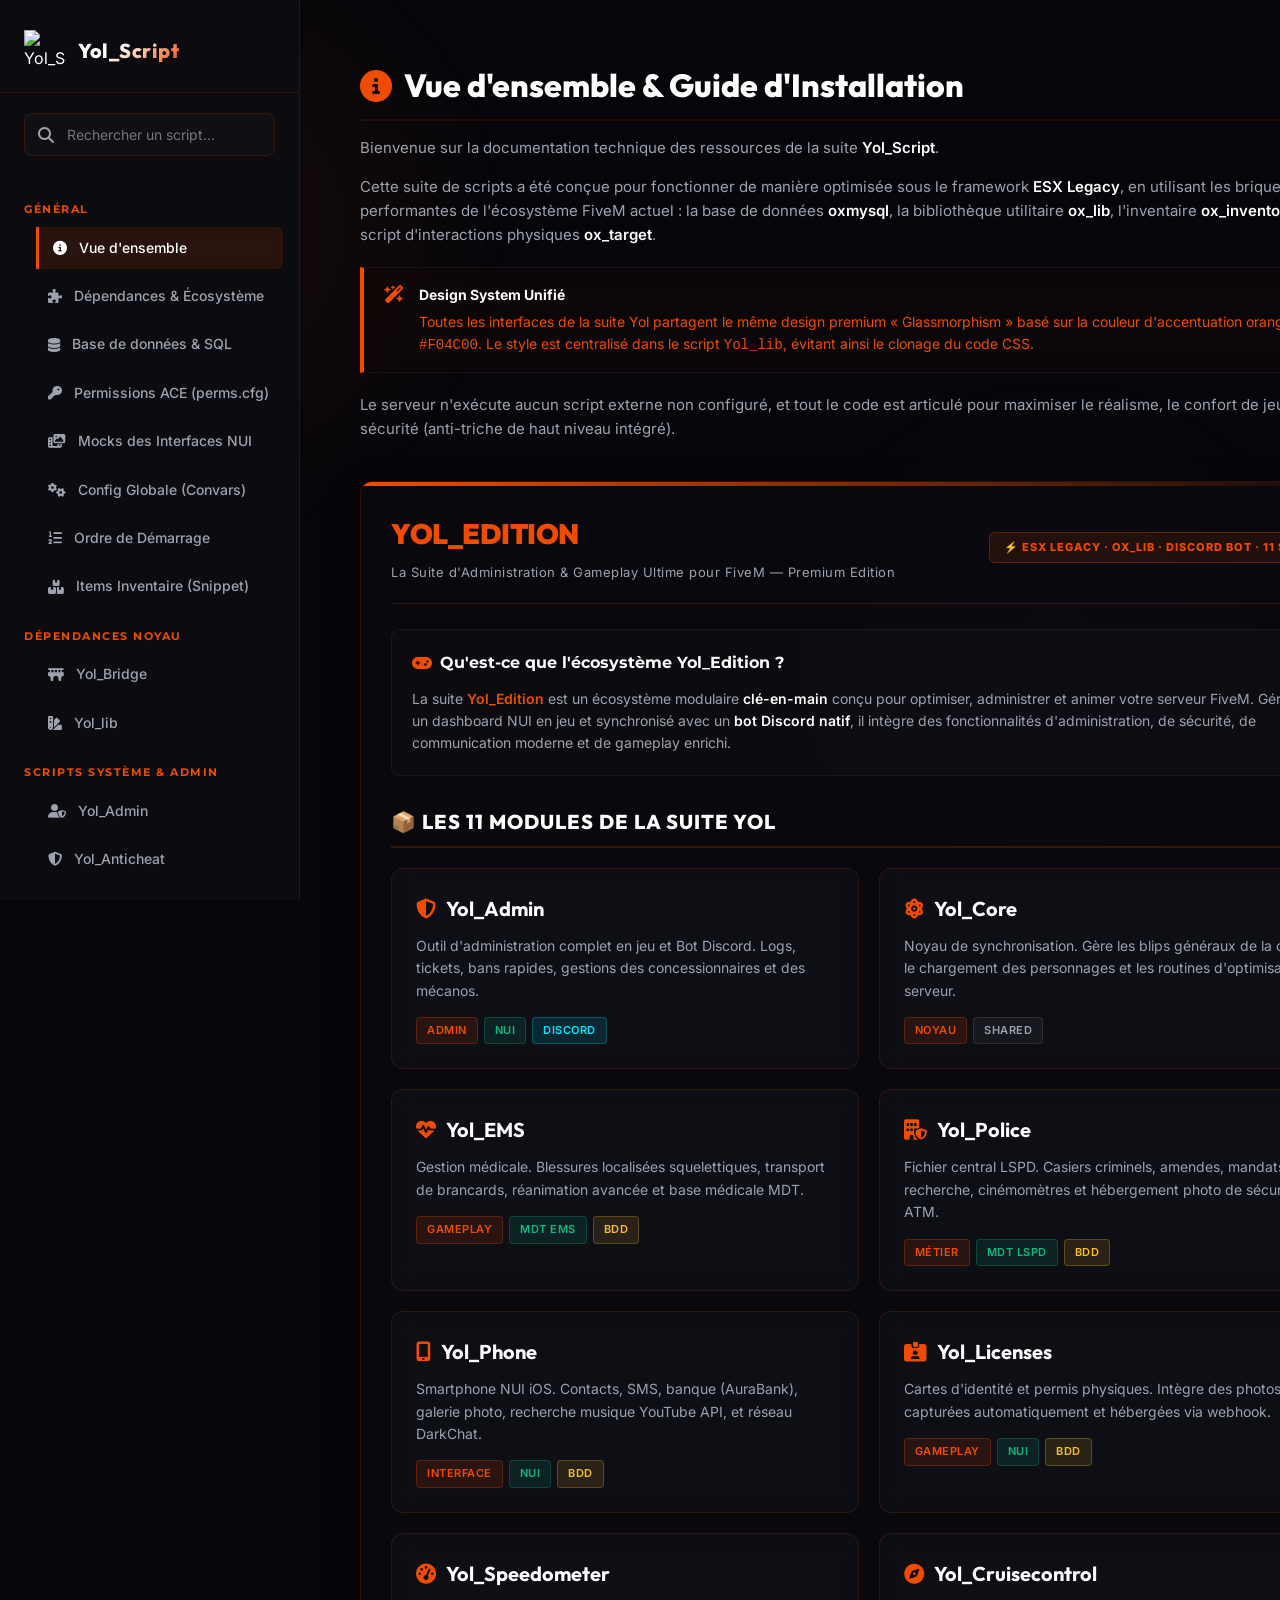
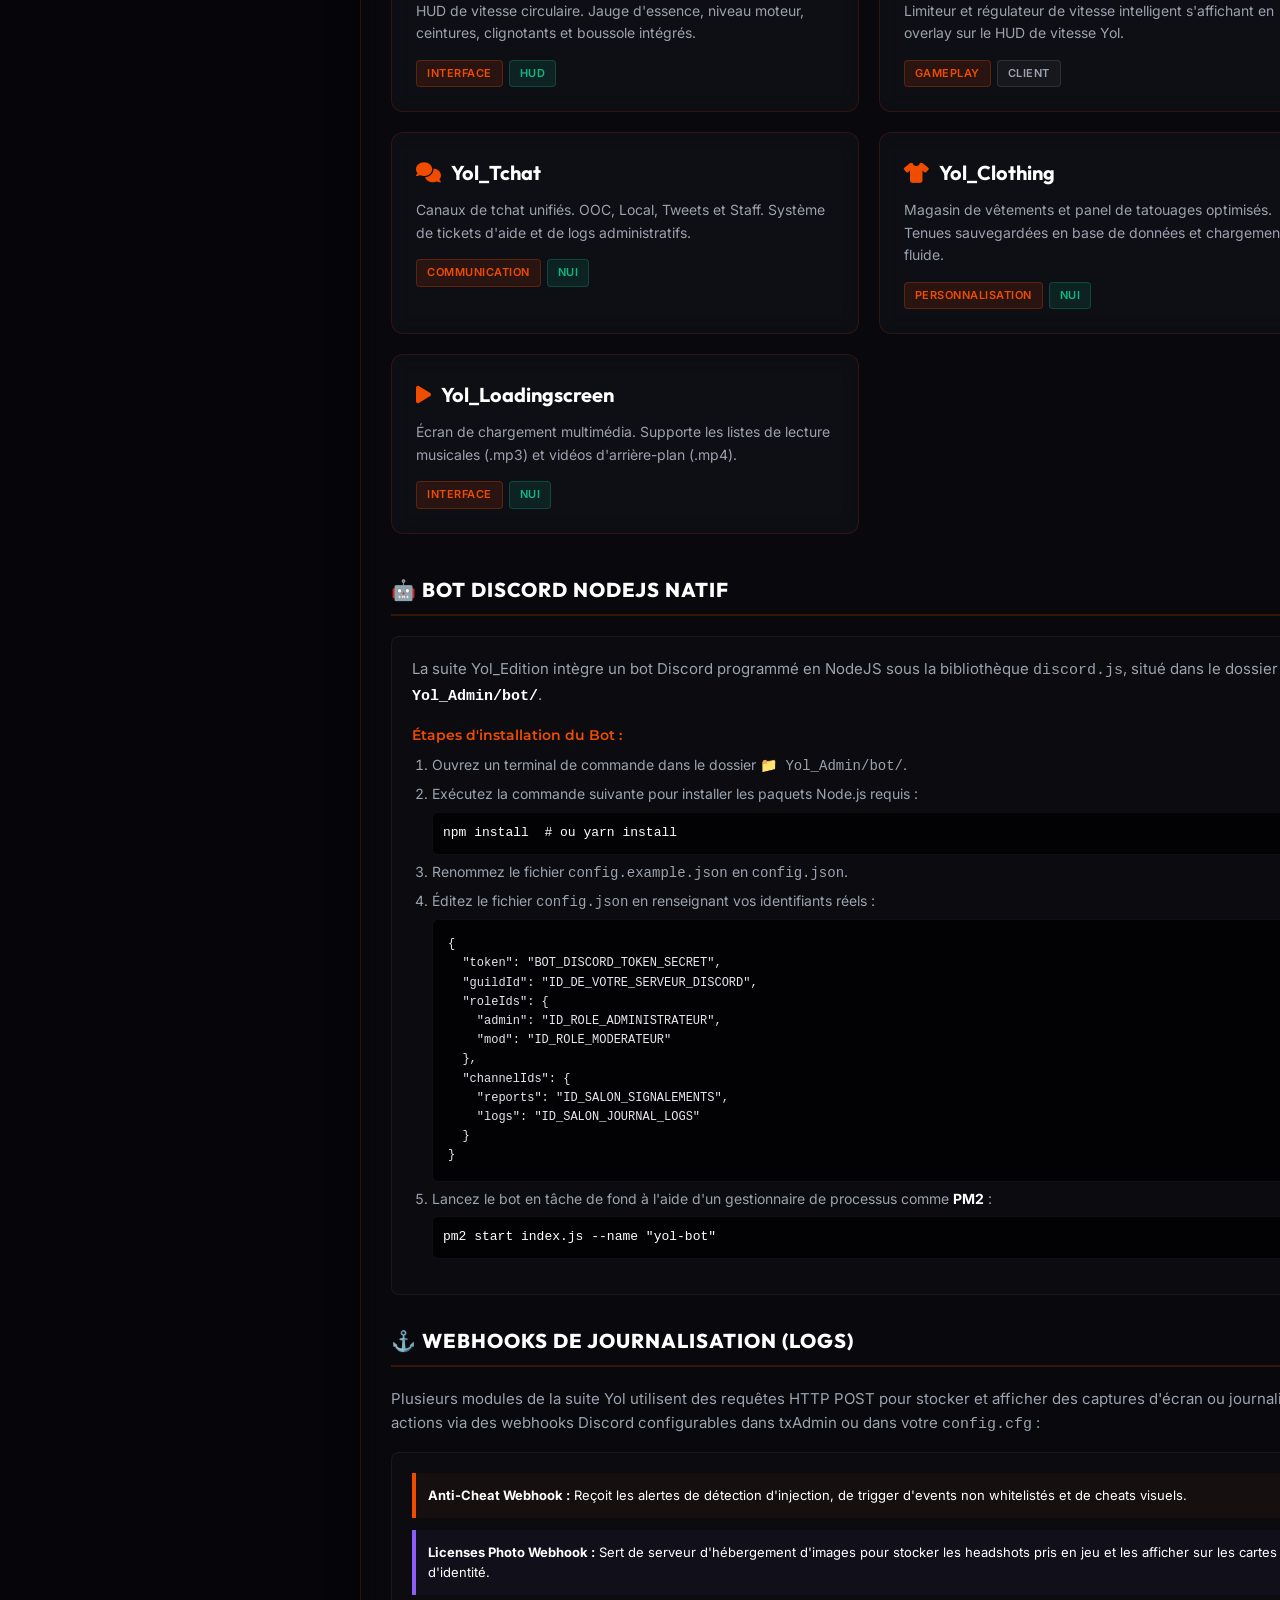
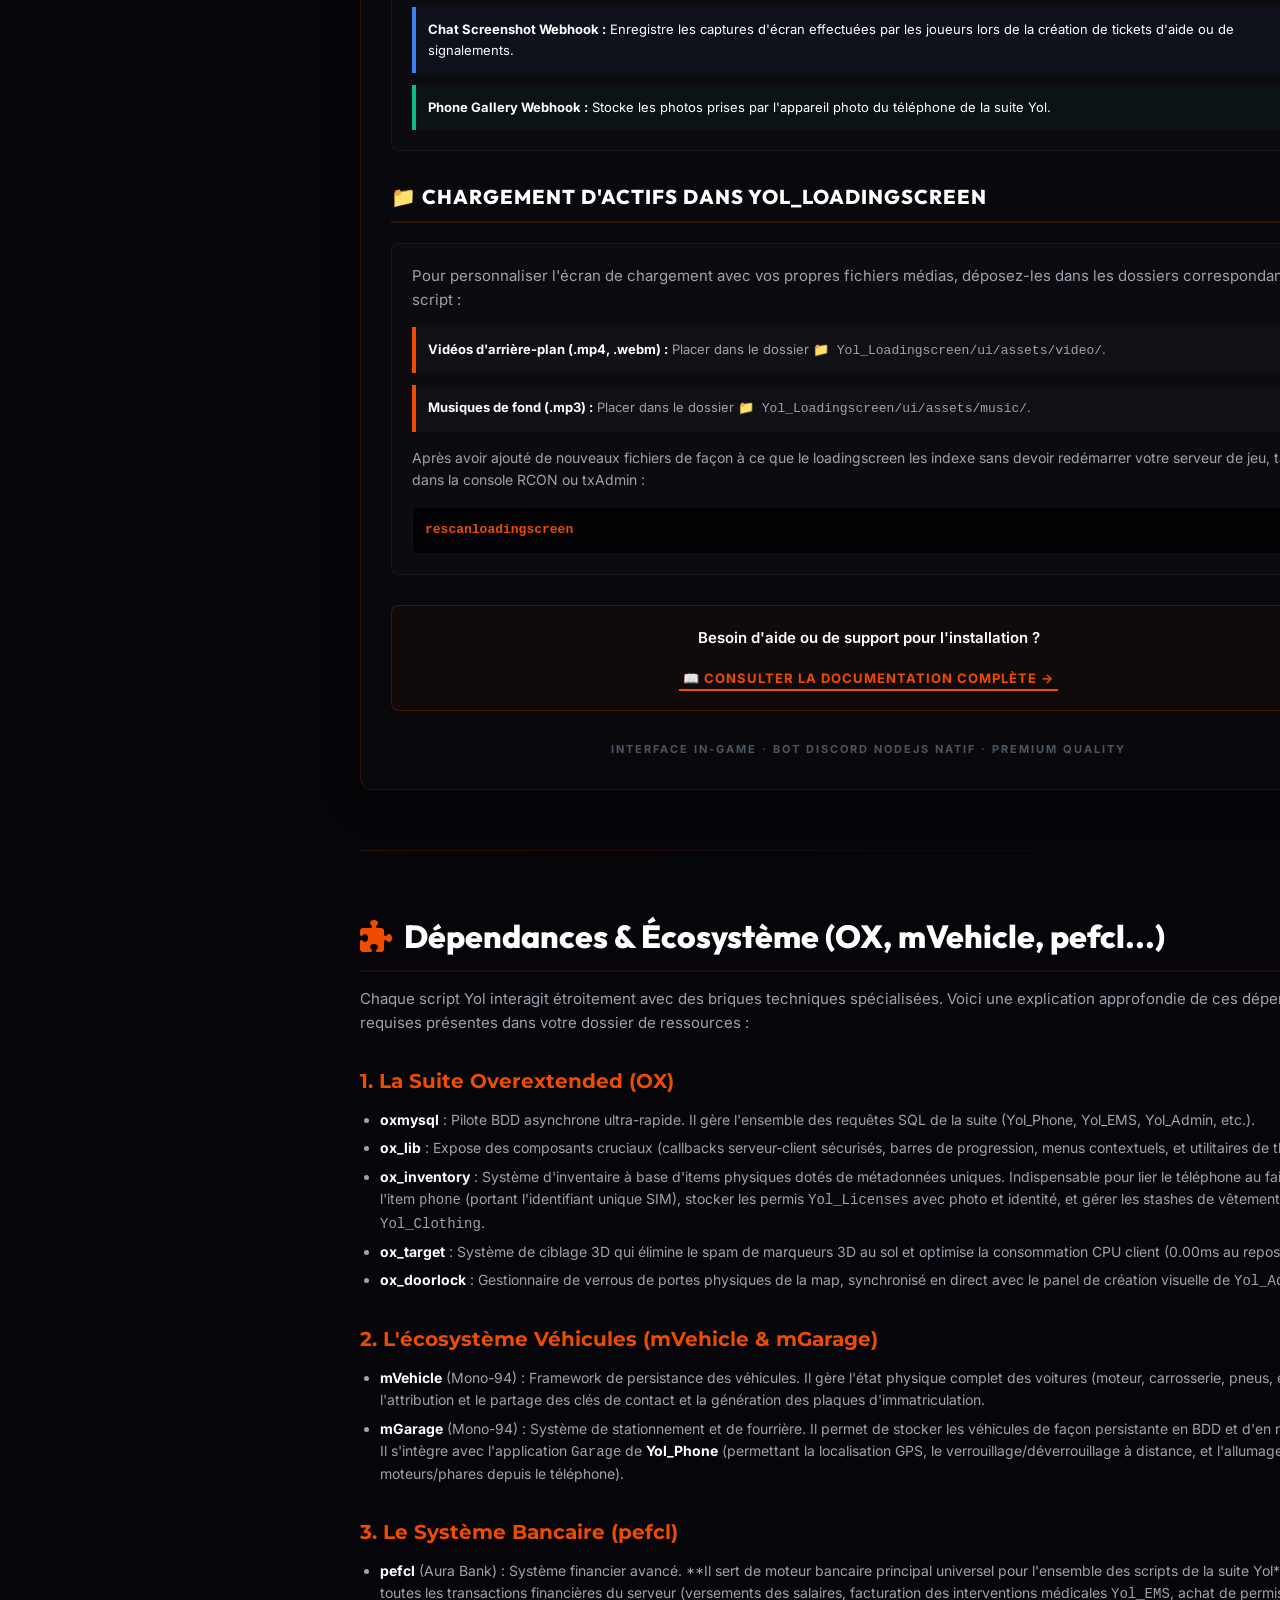
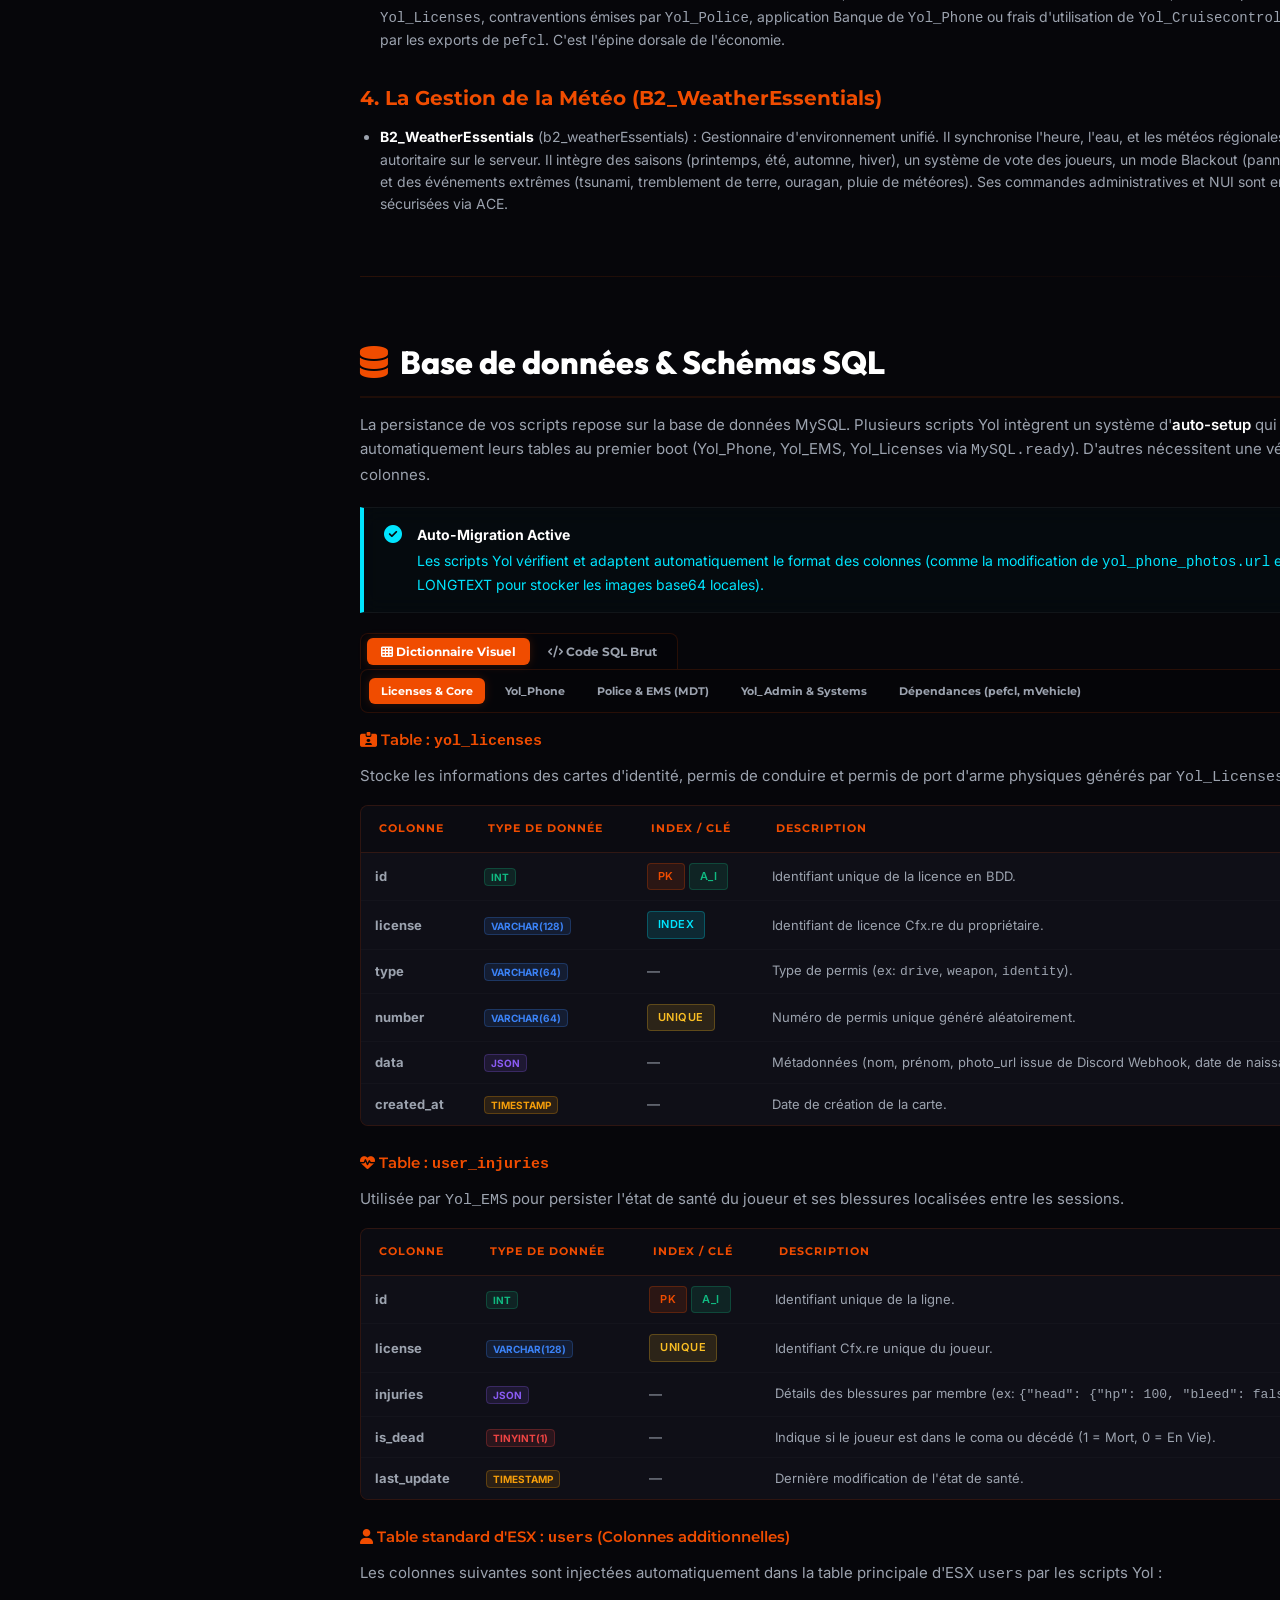
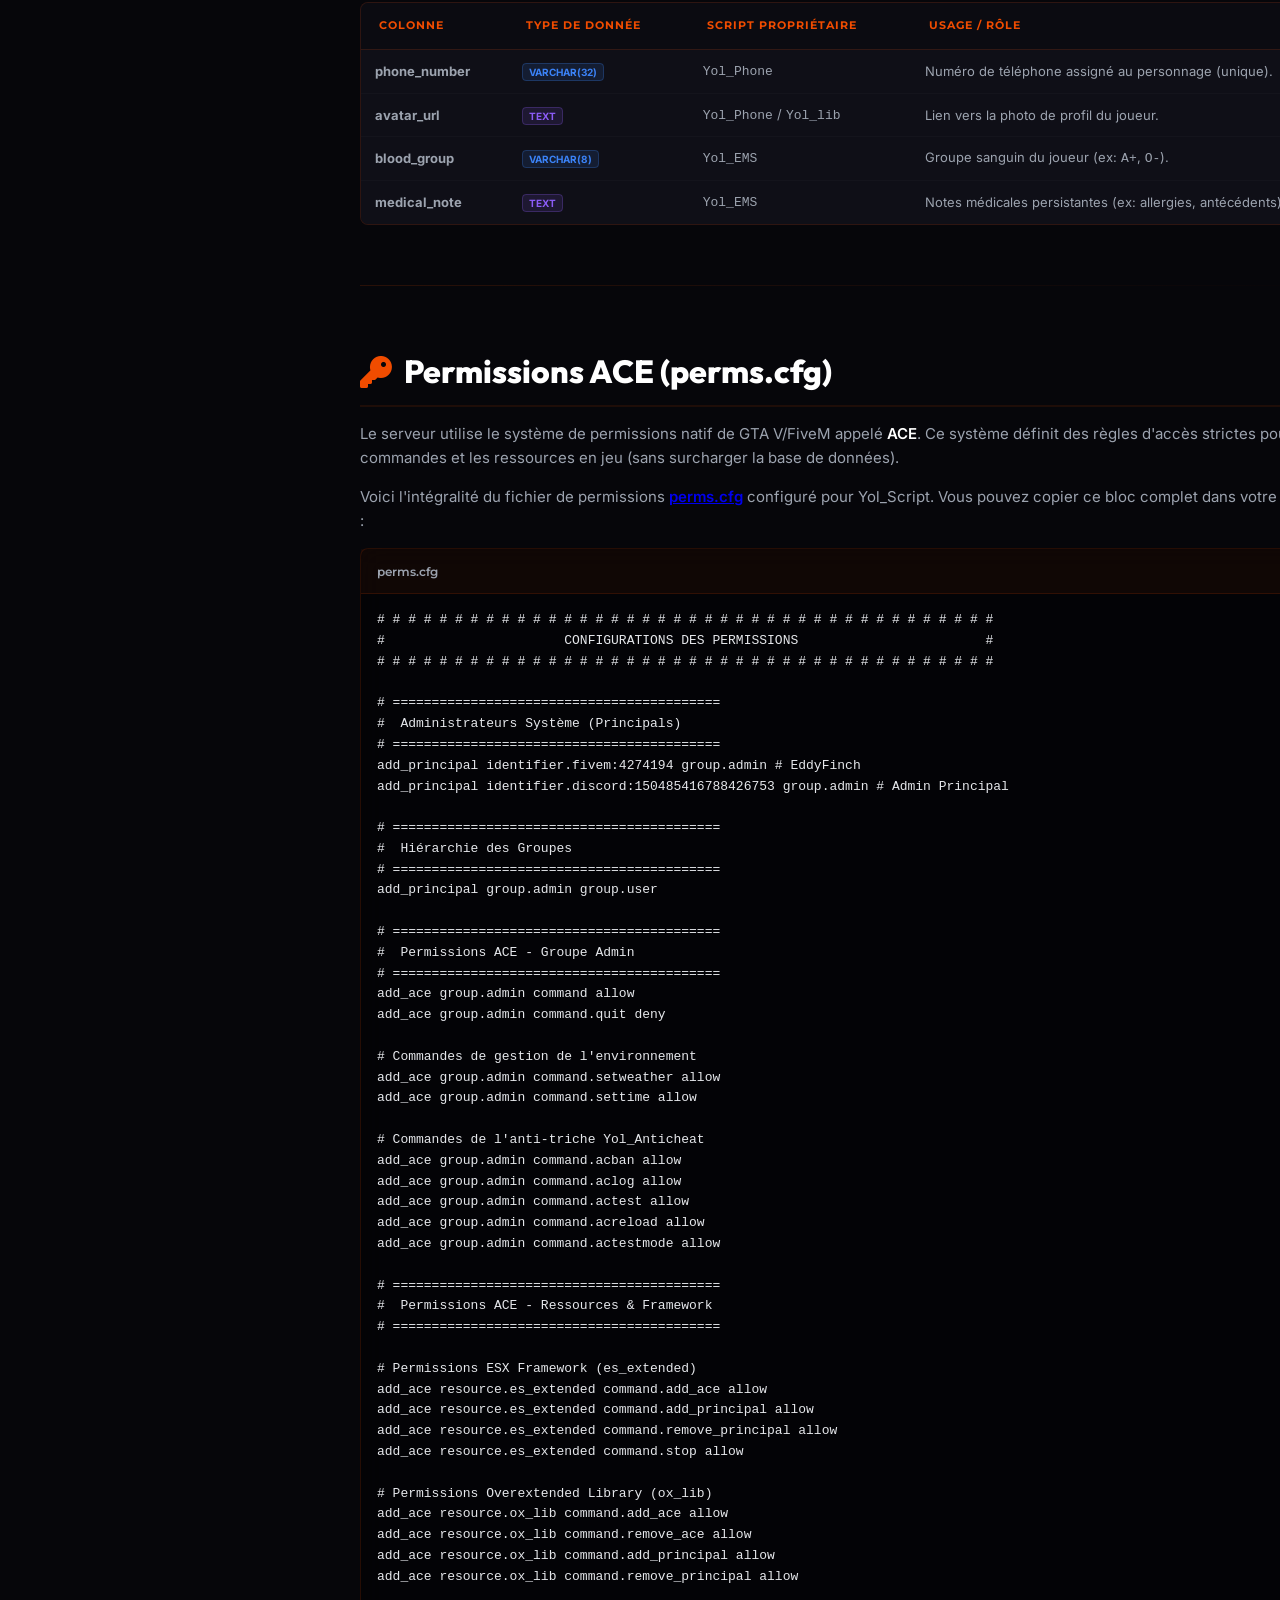
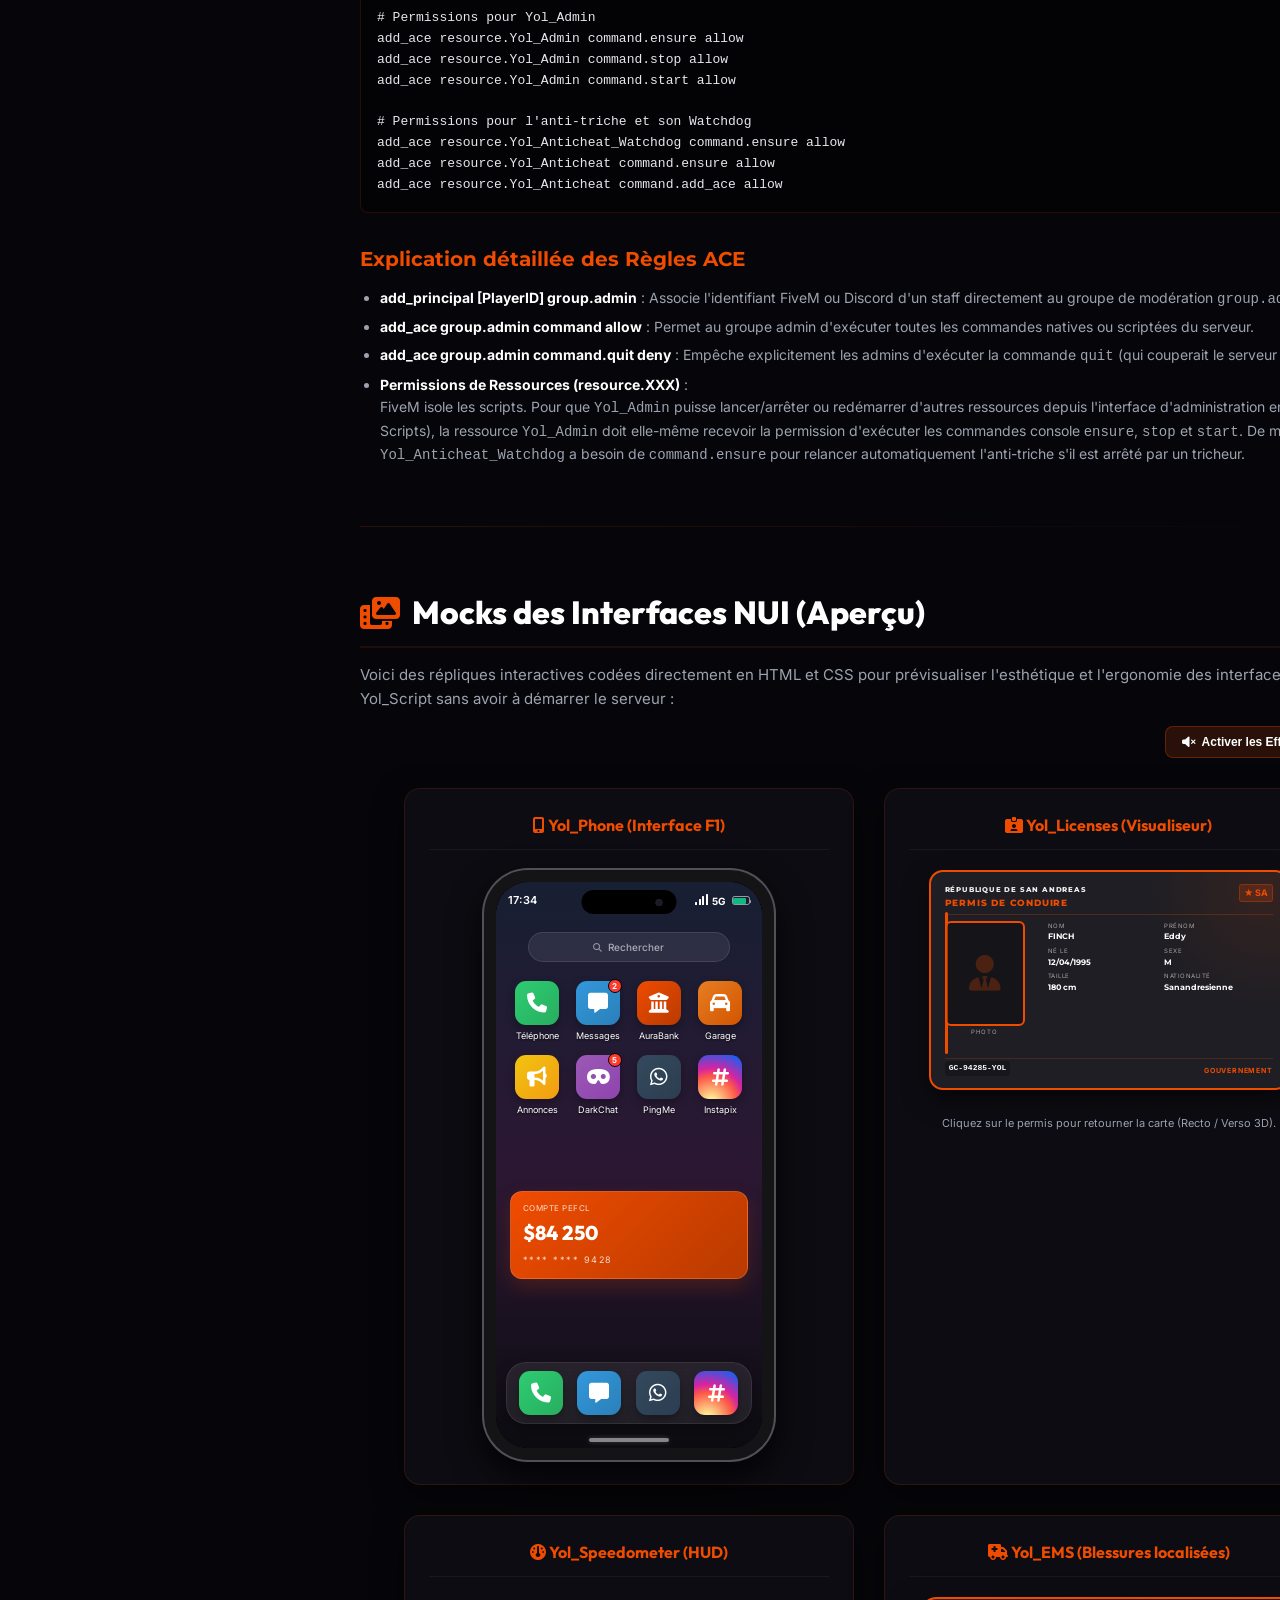
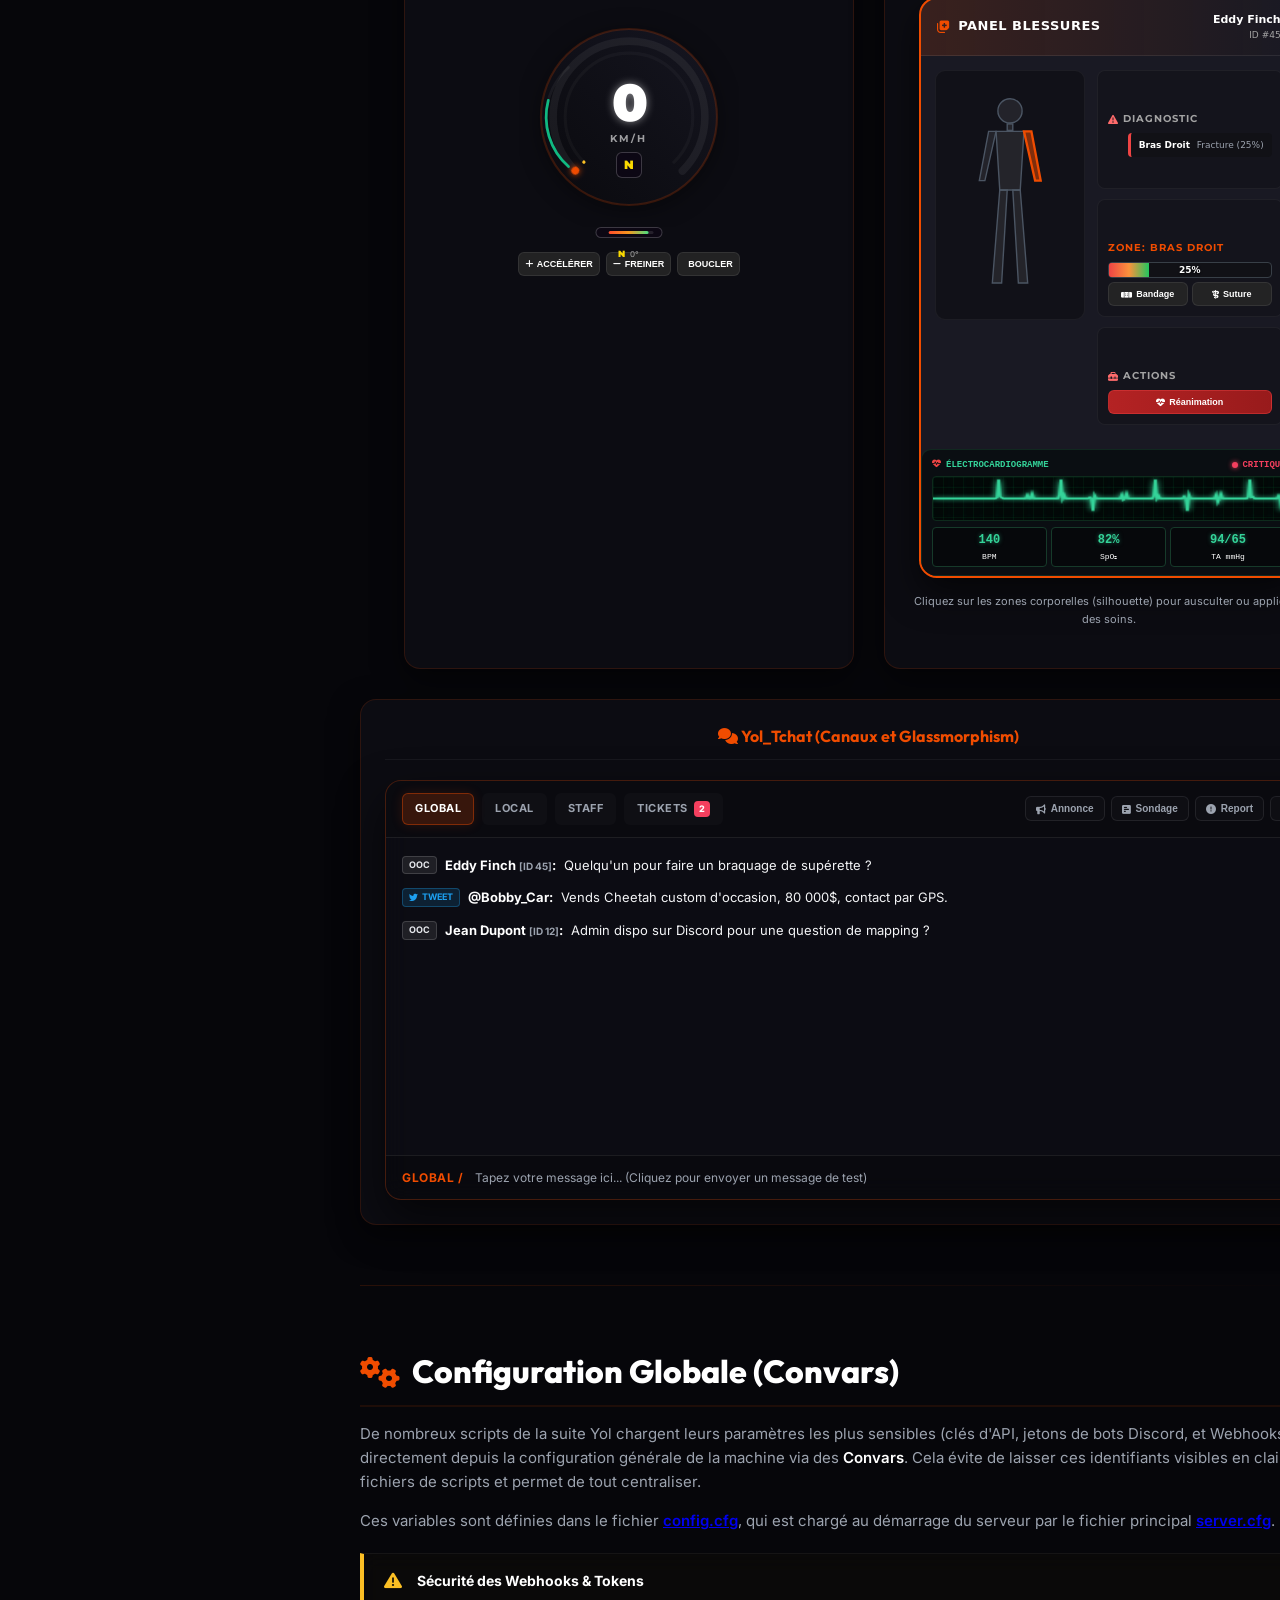
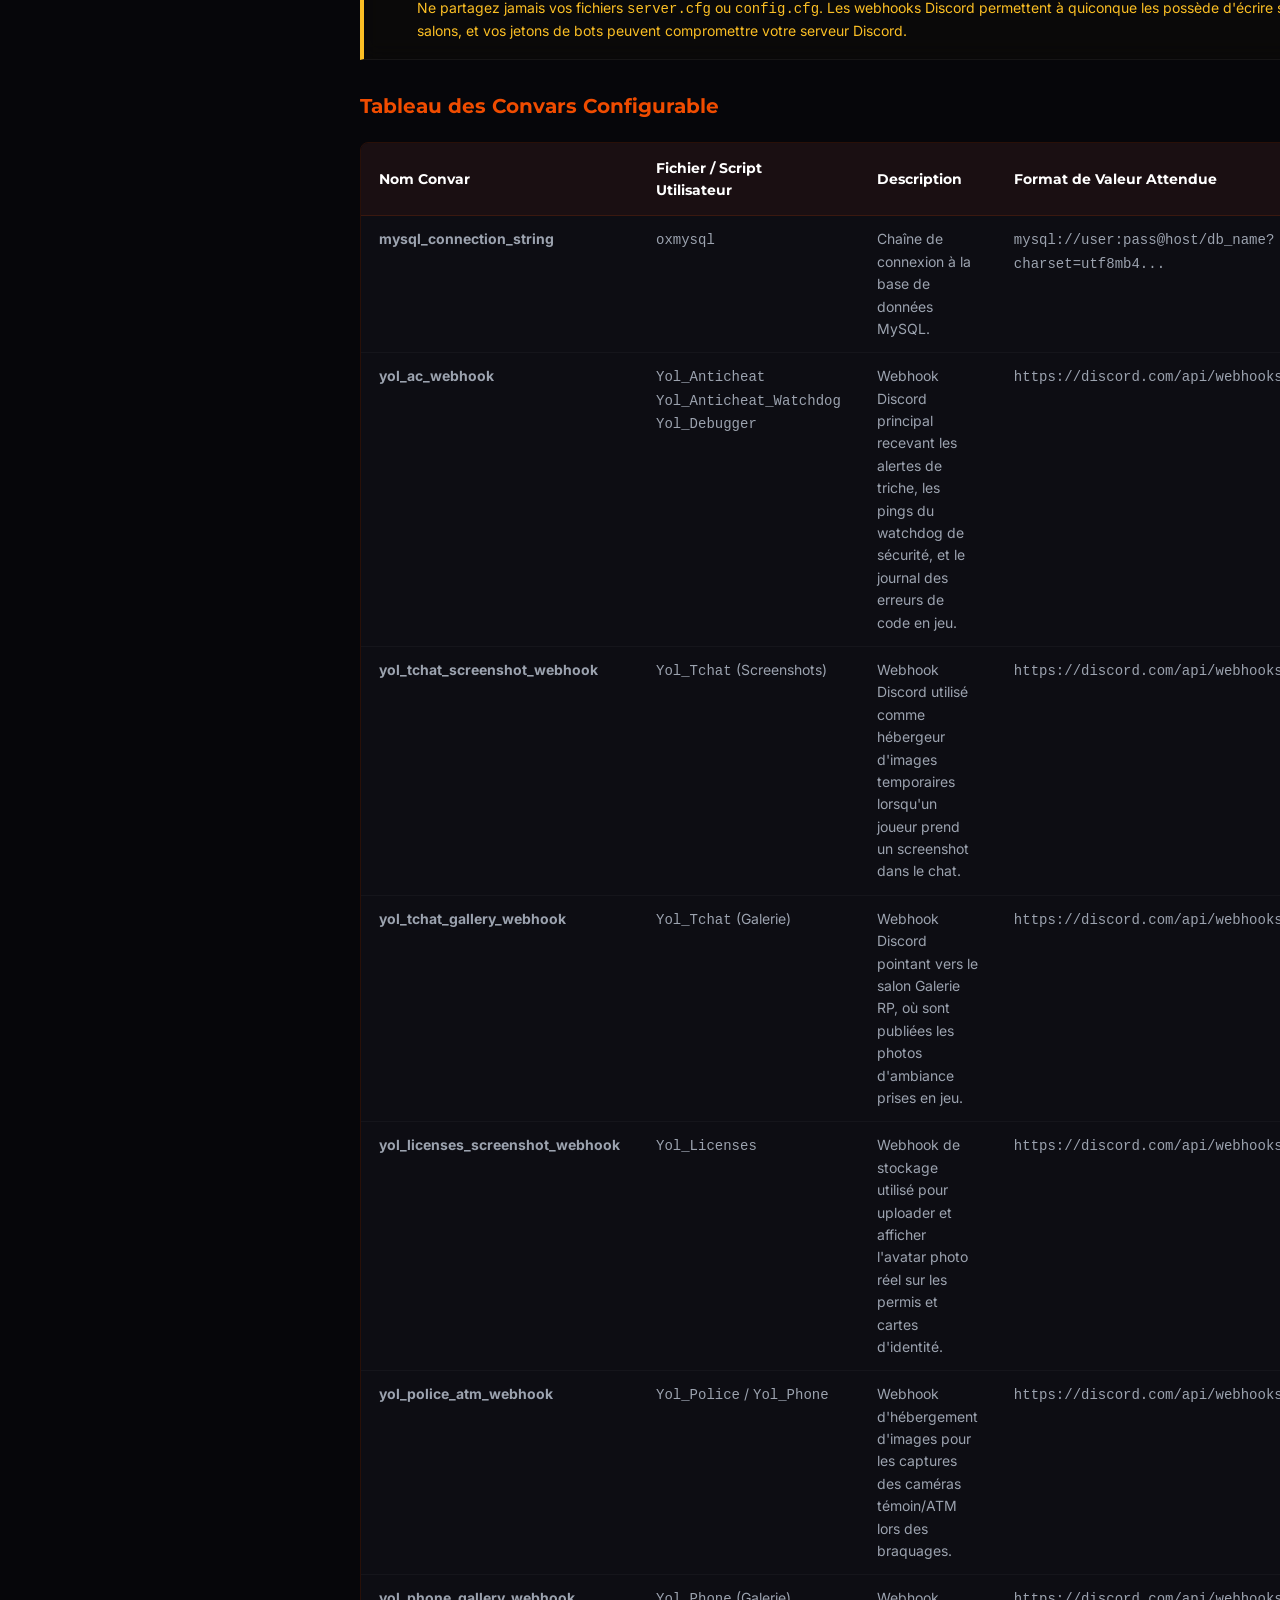
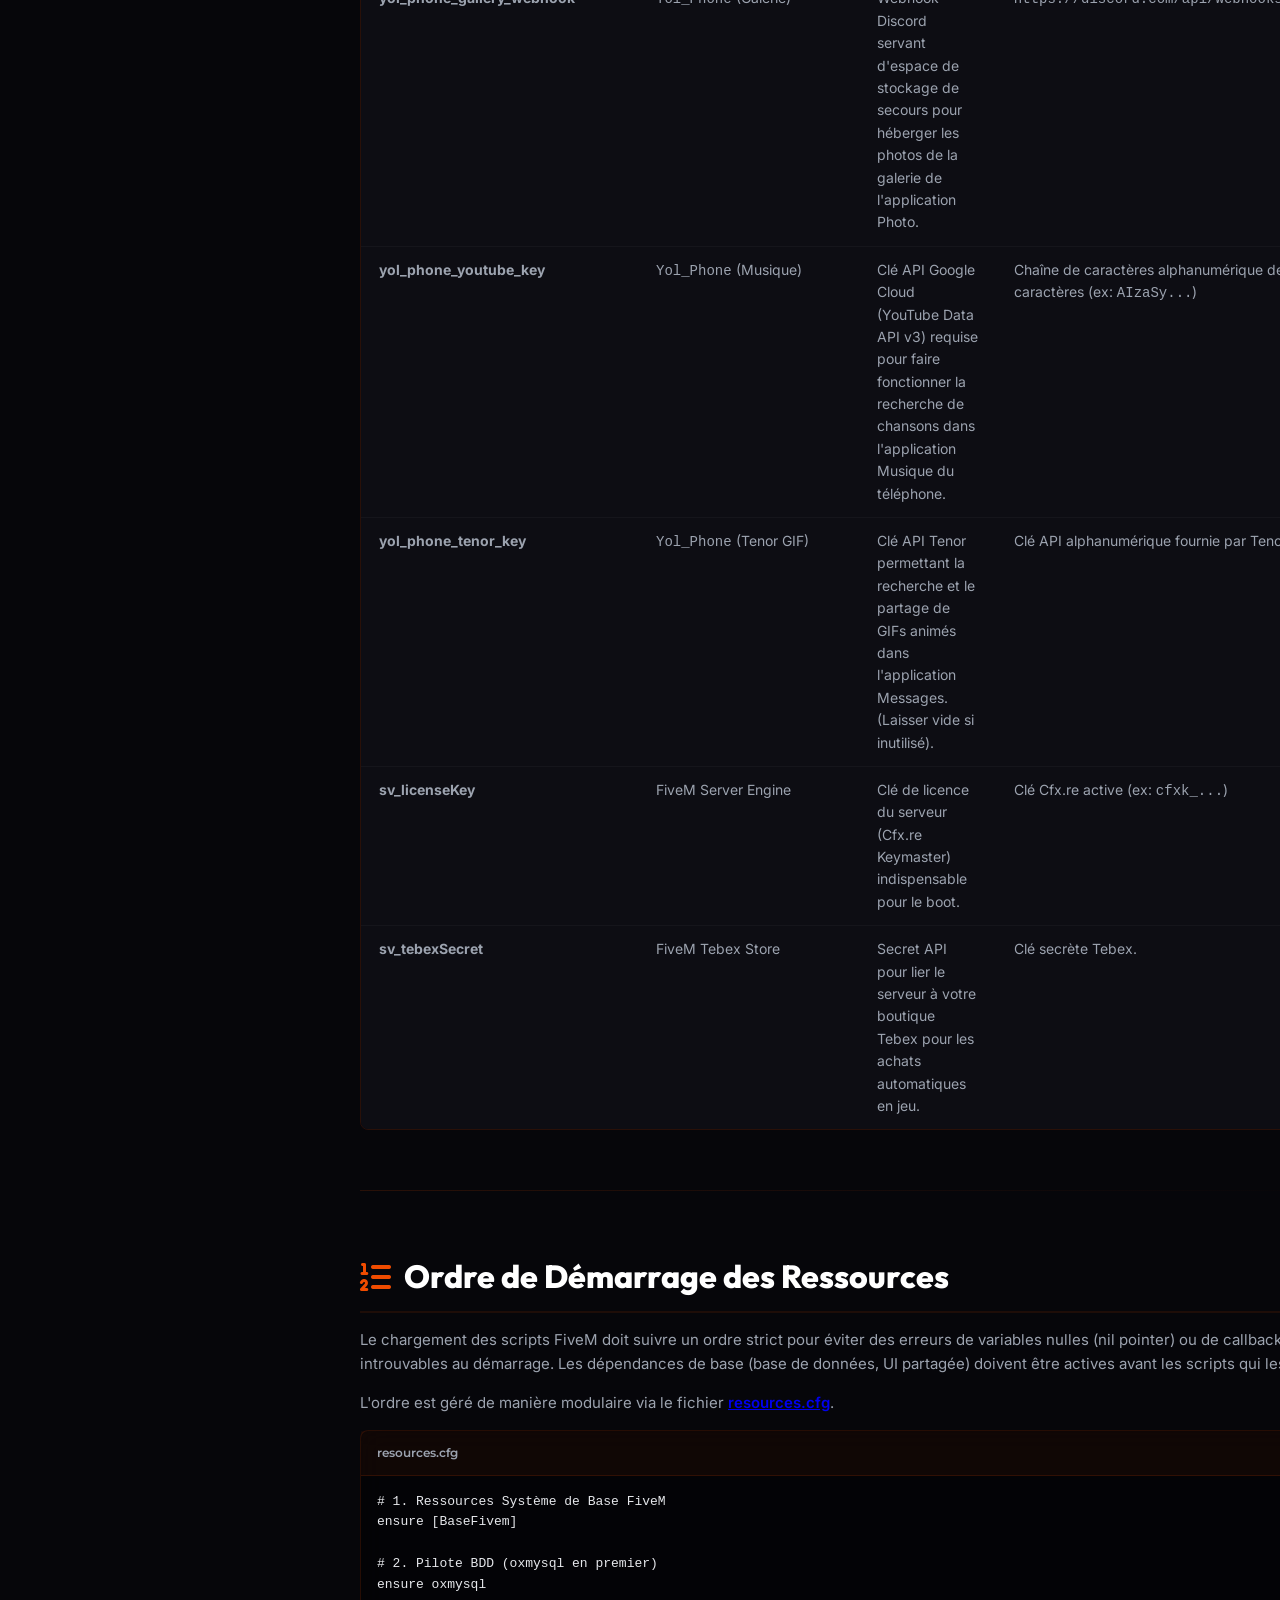
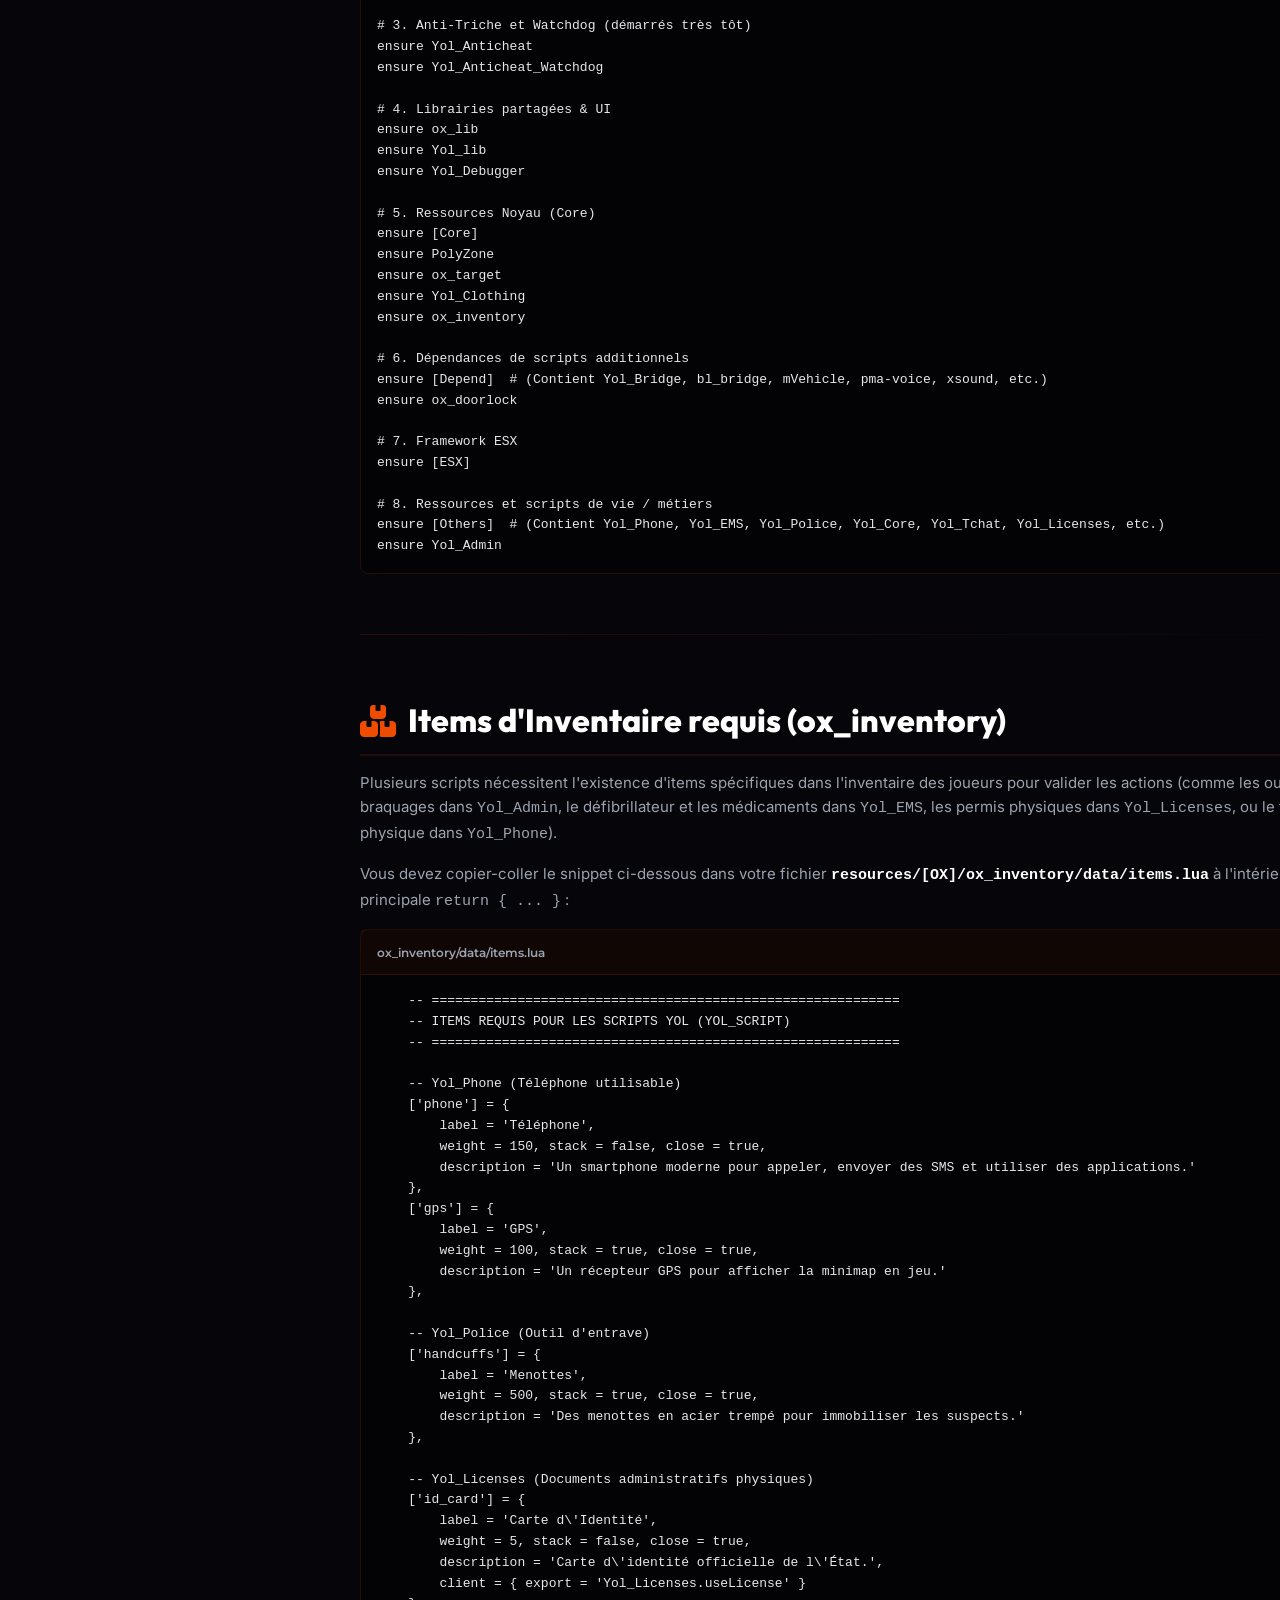
==== commit 0191bf40: "Rename DOC.html to TUTORIAL.html" ====
--- a/TUTORIAL.html
+++ b/TUTORIAL.html
@@ -1,1443 +1,5057 @@
-<!DOCTYPE html>
-<html lang="fr">
-<head>
-<meta charset="UTF-8">
-<meta name="viewport" content="width=device-width, initial-scale=1.0">
-<title>Yol_Admin — Tutoriel</title>
-<link rel="preconnect" href="https://fonts.googleapis.com">
-<link rel="preconnect" href="https://fonts.gstatic.com" crossorigin>
-<link href="https://fonts.googleapis.com/css2?family=Inter:wght@400;500;600;700;800;900&family=JetBrains+Mono:wght@400;500;600&display=swap" rel="stylesheet">
-<link rel="stylesheet" href="https://cdnjs.cloudflare.com/ajax/libs/font-awesome/6.5.1/css/all.min.css">
-<style>
-*, *::before, *::after { box-sizing: border-box; margin: 0; padding: 0; }
-
-:root {
-    --bg-0: #0a0c10;
-    --bg-1: #11141a;
-    --bg-2: #181c25;
-    --bg-3: #1f2530;
-    --border: rgba(255,255,255,0.06);
-    --border-strong: rgba(255,255,255,0.12);
-    --text-0: #ffffff;
-    --text-1: #d1d5dc;
-    --text-2: #9aa3af;
-    --text-3: #6b7280;
-    --gold: #f0a830;
-    --gold-soft: rgba(240,168,48,0.12);
-    --accent: #f04c00;
-    --accent-soft: rgba(240,76,0,0.12);
-    --green: #10b981;
-    --green-soft: rgba(16,185,129,0.12);
-    --blue: #3b82f6;
-    --blue-soft: rgba(59,130,246,0.12);
-    --purple: #8b5cf6;
-    --purple-soft: rgba(139,92,246,0.12);
-    --rose: #ef4444;
-    --rose-soft: rgba(239,68,68,0.12);
-    --shadow-lg: 0 10px 40px rgba(0,0,0,0.5);
-    --radius: 14px;
-}
-
-html { scroll-behavior: smooth; }
-body {
-    background: var(--bg-0);
-    color: var(--text-1);
-    font-family: 'Inter', system-ui, sans-serif;
-    font-size: 14px;
-    line-height: 1.6;
-    overflow-x: hidden;
-}
-
-/* ====== LAYOUT ====== */
-.layout {
-    display: grid;
-    grid-template-columns: 260px 1fr;
-    min-height: 100vh;
-}
-
-/* ====== SIDEBAR ====== */
-.sidebar {
-    background: linear-gradient(180deg, var(--bg-1) 0%, var(--bg-0) 100%);
-    border-right: 1px solid var(--border);
-    padding: 24px 16px;
-    position: sticky;
-    top: 0;
-    height: 100vh;
-    overflow-y: auto;
-}
-.sidebar::-webkit-scrollbar { width: 6px; }
-.sidebar::-webkit-scrollbar-thumb { background: var(--border-strong); border-radius: 3px; }
-
-.brand {
-    display: flex;
-    align-items: center;
-    gap: 12px;
-    padding: 8px 12px 24px;
-    border-bottom: 1px solid var(--border);
-    margin-bottom: 20px;
-}
-.brand-logo {
-    width: 38px; height: 38px;
-    background: linear-gradient(135deg, var(--accent), var(--gold));
-    border-radius: 10px;
-    display: grid; place-items: center;
-    font-size: 18px; color: white;
-    box-shadow: 0 4px 14px rgba(240,76,0,0.4);
-}
-.brand-name {
-    font-weight: 900; font-size: 16px;
-    letter-spacing: 0.5px;
-    color: var(--text-0);
-}
-.brand-sub {
-    font-size: 10px;
-    color: var(--text-3);
-    letter-spacing: 1.5px;
-    text-transform: uppercase;
-}
-
-.nav-group { margin-bottom: 8px; }
-.nav-title {
-    font-size: 10px;
-    font-weight: 700;
-    color: var(--text-3);
-    letter-spacing: 1.5px;
-    text-transform: uppercase;
-    padding: 12px 12px 6px;
-}
-.nav-item {
-    display: flex;
-    align-items: center;
-    gap: 10px;
-    padding: 9px 12px;
-    color: var(--text-2);
-    text-decoration: none;
-    font-size: 13px;
-    font-weight: 500;
-    border-radius: 8px;
-    transition: all 0.18s;
-    cursor: pointer;
-}
-.nav-item:hover {
-    background: var(--bg-2);
-    color: var(--text-0);
-}
-.nav-item.active {
-    background: var(--accent-soft);
-    color: var(--accent);
-    font-weight: 600;
-}
-.nav-item i { width: 16px; text-align: center; font-size: 12px; }
-
-/* ====== MAIN ====== */
-.main {
-    padding: 40px 56px 80px;
-    max-width: 1100px;
-}
-
-/* ====== HERO ====== */
-.hero {
-    position: relative;
-    padding: 60px 48px;
-    margin-bottom: 56px;
-    border-radius: 24px;
-    background:
-        radial-gradient(ellipse 60% 80% at 0% 0%, var(--accent-soft) 0%, transparent 50%),
-        radial-gradient(ellipse 60% 80% at 100% 100%, var(--gold-soft) 0%, transparent 50%),
-        linear-gradient(135deg, var(--bg-1), var(--bg-2));
-    border: 1px solid var(--border);
-    overflow: hidden;
-}
-.hero::before {
-    content: '';
-    position: absolute;
-    top: -100px; right: -100px;
-    width: 400px; height: 400px;
-    background: radial-gradient(circle, var(--accent) 0%, transparent 70%);
-    opacity: 0.1;
-    border-radius: 50%;
-}
-.hero-eyebrow {
-    display: inline-flex;
-    align-items: center;
-    gap: 8px;
-    padding: 6px 14px;
-    background: var(--gold-soft);
-    color: var(--gold);
-    border-radius: 50px;
-    font-size: 11px;
-    font-weight: 700;
-    letter-spacing: 1.5px;
-    text-transform: uppercase;
-    margin-bottom: 24px;
-}
-.hero-title {
-    font-size: 52px;
-    font-weight: 900;
-    color: var(--text-0);
-    line-height: 1.05;
-    margin-bottom: 18px;
-    letter-spacing: -1.5px;
-}
-.hero-title .grad {
-    background: linear-gradient(135deg, var(--gold), var(--accent));
-    -webkit-background-clip: text;
-    -webkit-text-fill-color: transparent;
-    background-clip: text;
-}
-.hero-desc {
-    font-size: 17px;
-    color: var(--text-2);
-    max-width: 700px;
-    line-height: 1.6;
-}
-.hero-meta {
-    display: flex;
-    gap: 32px;
-    margin-top: 32px;
-    flex-wrap: wrap;
-}
-.hero-meta-item {
-    display: flex;
-    align-items: center;
-    gap: 10px;
-    font-size: 13px;
-    color: var(--text-2);
-}
-.hero-meta-item i {
-    color: var(--gold);
-    font-size: 14px;
-}
-
-/* ====== SECTIONS ====== */
-.section {
-    margin-bottom: 64px;
-    scroll-margin-top: 30px;
-}
-.section-head {
-    display: flex;
-    align-items: center;
-    gap: 14px;
-    margin-bottom: 28px;
-    padding-bottom: 18px;
-    border-bottom: 1px solid var(--border);
-}
-.section-icon {
-    width: 42px; height: 42px;
-    border-radius: 11px;
-    display: grid; place-items: center;
-    font-size: 16px;
-}
-.section-icon.gold   { background: var(--gold-soft);   color: var(--gold); }
-.section-icon.green  { background: var(--green-soft);  color: var(--green); }
-.section-icon.blue   { background: var(--blue-soft);   color: var(--blue); }
-.section-icon.purple { background: var(--purple-soft); color: var(--purple); }
-.section-icon.accent { background: var(--accent-soft); color: var(--accent); }
-.section-icon.rose   { background: var(--rose-soft);   color: var(--rose); }
-
-.section-title {
-    font-size: 28px;
-    font-weight: 800;
-    color: var(--text-0);
-    letter-spacing: -0.5px;
-}
-.section-sub {
-    font-size: 13px;
-    color: var(--text-3);
-    margin-top: 2px;
-}
-
-/* ====== CARDS ====== */
-.card-grid {
-    display: grid;
-    gap: 16px;
-    grid-template-columns: repeat(auto-fill, minmax(260px, 1fr));
-    margin-bottom: 24px;
-}
-.card {
-    background: var(--bg-1);
-    border: 1px solid var(--border);
-    border-radius: var(--radius);
-    padding: 22px;
-    transition: all 0.2s;
-}
-.card:hover {
-    border-color: var(--border-strong);
-    transform: translateY(-2px);
-    box-shadow: var(--shadow-lg);
-}
-.card-icon {
-    width: 38px; height: 38px;
-    border-radius: 10px;
-    display: grid; place-items: center;
-    font-size: 14px;
-    margin-bottom: 14px;
-}
-.card-icon.gold   { background: var(--gold-soft);   color: var(--gold); }
-.card-icon.green  { background: var(--green-soft);  color: var(--green); }
-.card-icon.blue   { background: var(--blue-soft);   color: var(--blue); }
-.card-icon.purple { background: var(--purple-soft); color: var(--purple); }
-.card-icon.accent { background: var(--accent-soft); color: var(--accent); }
-.card-icon.rose   { background: var(--rose-soft);   color: var(--rose); }
-.card-title {
-    font-size: 15px;
-    font-weight: 700;
-    color: var(--text-0);
-    margin-bottom: 6px;
-}
-.card-desc {
-    font-size: 13px;
-    color: var(--text-2);
-    line-height: 1.55;
-}
-
-/* ====== STEPS ====== */
-.steps { display: grid; gap: 14px; }
-.step {
-    display: grid;
-    grid-template-columns: 44px 1fr;
-    gap: 16px;
-    background: var(--bg-1);
-    border: 1px solid var(--border);
-    border-left: 3px solid var(--accent);
-    border-radius: var(--radius);
-    padding: 18px 22px;
-}
-.step-num {
-    width: 32px; height: 32px;
-    background: var(--accent-soft);
-    color: var(--accent);
-    border-radius: 50%;
-    display: grid; place-items: center;
-    font-weight: 800; font-size: 13px;
-}
-.step-content h4 {
-    font-size: 14px;
-    font-weight: 700;
-    color: var(--text-0);
-    margin-bottom: 4px;
-}
-.step-content p { font-size: 13px; color: var(--text-2); }
-
-/* ====== TABLES ====== */
-.table-wrap {
-    background: var(--bg-1);
-    border: 1px solid var(--border);
-    border-radius: var(--radius);
-    overflow: hidden;
-}
-table {
-    width: 100%;
-    border-collapse: collapse;
-    font-size: 13px;
-}
-thead {
-    background: var(--bg-2);
-    text-align: left;
-}
-th {
-    padding: 14px 18px;
-    font-weight: 700;
-    color: var(--text-2);
-    font-size: 11px;
-    letter-spacing: 1px;
-    text-transform: uppercase;
-    border-bottom: 1px solid var(--border);
-}
-td {
-    padding: 13px 18px;
-    border-bottom: 1px solid var(--border);
-    color: var(--text-1);
-    vertical-align: top;
-}
-tr:last-child td { border-bottom: none; }
-tr:hover td { background: rgba(255,255,255,0.015); }
-td code, th code {
-    background: var(--bg-3);
-    color: var(--gold);
-    padding: 2px 7px;
-    border-radius: 5px;
-    font-family: 'JetBrains Mono', monospace;
-    font-size: 12px;
-}
-
-/* ====== PANEL CARDS ====== */
-.panel-grid {
-    display: grid;
-    gap: 14px;
-    grid-template-columns: repeat(auto-fill, minmax(280px, 1fr));
-}
-.panel-card {
-    background: var(--bg-1);
-    border: 1px solid var(--border);
-    border-radius: var(--radius);
-    padding: 18px 20px;
-    transition: all 0.2s;
-}
-.panel-card:hover {
-    border-color: var(--border-strong);
-    background: var(--bg-2);
-}
-.panel-card-head {
-    display: flex;
-    align-items: center;
-    justify-content: space-between;
-    margin-bottom: 10px;
-}
-.panel-card-icon {
-    width: 32px; height: 32px;
-    border-radius: 9px;
-    display: grid; place-items: center;
-    font-size: 13px;
-}
-.panel-card-name {
-    font-size: 14px;
-    font-weight: 700;
-    color: var(--text-0);
-}
-.panel-card-id {
-    font-family: 'JetBrains Mono', monospace;
-    font-size: 10px;
-    color: var(--text-3);
-    background: var(--bg-3);
-    padding: 3px 8px;
-    border-radius: 4px;
-}
-.panel-card-desc {
-    font-size: 12.5px;
-    color: var(--text-2);
-    line-height: 1.55;
-}
-
-/* ====== CODE BLOCKS ====== */
-.code-block {
-    position: relative;
-    background: var(--bg-0);
-    border: 1px solid var(--border-strong);
-    border-radius: var(--radius);
-    overflow: hidden;
-    margin: 16px 0;
-}
-.code-head {
-    display: flex;
-    align-items: center;
-    justify-content: space-between;
-    padding: 10px 18px;
-    background: var(--bg-2);
-    border-bottom: 1px solid var(--border);
-}
-.code-lang {
-    display: flex;
-    align-items: center;
-    gap: 8px;
-    font-size: 11px;
-    font-weight: 700;
-    color: var(--text-2);
-    letter-spacing: 1px;
-    text-transform: uppercase;
-}
-.code-lang i { color: var(--gold); }
-.code-copy {
-    background: transparent;
-    color: var(--text-3);
-    border: 1px solid var(--border);
-    padding: 4px 10px;
-    border-radius: 6px;
-    cursor: pointer;
-    font-size: 11px;
-    font-family: inherit;
-    transition: all 0.15s;
-}
-.code-copy:hover {
-    color: var(--text-0);
-    border-color: var(--border-strong);
-}
-.code-copy.copied {
-    color: var(--green);
-    border-color: var(--green-soft);
-}
-pre {
-    padding: 20px 22px;
-    overflow-x: auto;
-    font-family: 'JetBrains Mono', monospace;
-    font-size: 12.5px;
-    line-height: 1.7;
-    color: var(--text-1);
-}
-.tk { color: #ff79c6; }   /* keyword */
-.tf { color: #50fa7b; }   /* function */
-.ts { color: #f1fa8c; }   /* string */
-.tn { color: #bd93f9; }   /* number */
-.tc { color: #6272a4; }   /* comment */
-.tp { color: #8be9fd; }   /* property */
-
-/* ====== BADGES ====== */
-.badge {
-    display: inline-flex;
-    align-items: center;
-    gap: 6px;
-    padding: 3px 10px;
-    border-radius: 50px;
-    font-size: 11px;
-    font-weight: 700;
-    letter-spacing: 0.3px;
-}
-.badge.required { background: var(--rose-soft); color: var(--rose); }
-.badge.optional { background: var(--blue-soft);  color: var(--blue); }
-.badge.new      { background: var(--green-soft); color: var(--green); }
-.badge.client   { background: var(--purple-soft); color: var(--purple); }
-.badge.server   { background: var(--gold-soft);  color: var(--gold); }
-
-/* ====== ALERTS ====== */
-.alert {
-    background: var(--bg-1);
-    border: 1px solid var(--border);
-    border-left: 3px solid var(--blue);
-    border-radius: var(--radius);
-    padding: 16px 20px;
-    display: flex;
-    gap: 14px;
-    align-items: flex-start;
-    margin: 16px 0;
-}
-.alert.warn    { border-left-color: var(--gold); }
-.alert.success { border-left-color: var(--green); }
-.alert.danger  { border-left-color: var(--rose); }
-.alert-icon {
-    color: var(--blue);
-    font-size: 16px;
-    margin-top: 2px;
-}
-.alert.warn    .alert-icon { color: var(--gold); }
-.alert.success .alert-icon { color: var(--green); }
-.alert.danger  .alert-icon { color: var(--rose); }
-.alert-content { font-size: 13px; color: var(--text-2); }
-.alert-title { font-weight: 700; color: var(--text-0); margin-bottom: 3px; }
-
-/* ====== KEYBINDS ====== */
-.key-grid {
-    display: grid;
-    gap: 10px;
-    grid-template-columns: repeat(auto-fill, minmax(280px, 1fr));
-}
-.key-row {
-    display: flex;
-    align-items: center;
-    justify-content: space-between;
-    padding: 12px 18px;
-    background: var(--bg-1);
-    border: 1px solid var(--border);
-    border-radius: 10px;
-}
-.key-action { font-size: 13px; color: var(--text-1); font-weight: 500; }
-.kbd {
-    display: inline-flex;
-    align-items: center;
-    gap: 4px;
-}
-.kbd-key {
-    background: linear-gradient(180deg, var(--bg-2), var(--bg-3));
-    border: 1px solid var(--border-strong);
-    border-bottom-width: 2px;
-    padding: 4px 9px;
-    border-radius: 5px;
-    font-family: 'JetBrains Mono', monospace;
-    font-size: 11px;
-    font-weight: 700;
-    color: var(--text-0);
-    min-width: 24px;
-    text-align: center;
-}
-.kbd-plus { color: var(--text-3); font-size: 11px; }
-
-/* ====== INTRO TEXT ====== */
-.intro-text {
-    font-size: 15px;
-    color: var(--text-2);
-    line-height: 1.7;
-    max-width: 800px;
-    margin-bottom: 24px;
-}
-
-/* ====== FOOTER ====== */
-.footer {
-    margin-top: 80px;
-    padding: 32px 0;
-    border-top: 1px solid var(--border);
-    text-align: center;
-    color: var(--text-3);
-    font-size: 12px;
-}
-
-/* ====== RESPONSIVE ====== */
-@media (max-width: 900px) {
-    .layout { grid-template-columns: 1fr; }
-    .sidebar { position: relative; height: auto; }
-    .main { padding: 24px; }
-    .hero { padding: 36px 24px; }
-    .hero-title { font-size: 36px; }
-}
-</style>
-</head>
-<body>
-
-<div class="layout">
-
-    <!-- ====== SIDEBAR ====== -->
-    <aside class="sidebar">
-        <div class="brand">
-            <div class="brand-logo"><i class="fa-solid fa-shield-halved"></i></div>
-            <div>
-                <div class="brand-name">Yol_Admin</div>
-                <div class="brand-sub">Documentation</div>
-            </div>
-        </div>
-
-        <div class="nav-group">
-            <div class="nav-title">Démarrage</div>
-            <a class="nav-item active" href="#intro"><i class="fa-solid fa-rocket"></i> Présentation</a>
-            <a class="nav-item" href="#install"><i class="fa-solid fa-download"></i> Installation</a>
-            <a class="nav-item" href="#config"><i class="fa-solid fa-gear"></i> Configuration</a>
-        </div>
-
-        <div class="nav-group">
-            <div class="nav-title">Utilisation</div>
-            <a class="nav-item" href="#panels"><i class="fa-solid fa-grip"></i> Panels du menu</a>
-            <a class="nav-item" href="#quickmenu"><i class="fa-solid fa-bolt"></i> Quick Menu</a>
-            <a class="nav-item" href="#keys"><i class="fa-solid fa-keyboard"></i> Raccourcis</a>
-        </div>
-
-        <div class="nav-group">
-            <div class="nav-title">Développement</div>
-            <a class="nav-item" href="#exports"><i class="fa-solid fa-share-nodes"></i> Exports</a>
-            <a class="nav-item" href="#events"><i class="fa-solid fa-bolt-lightning"></i> Events réseau</a>
-            <a class="nav-item" href="#globals"><i class="fa-solid fa-code"></i> Fonctions globales</a>
-        </div>
-
-        <div class="nav-group">
-            <div class="nav-title">Intégrations</div>
-            <a class="nav-item" href="#items"><i class="fa-solid fa-box"></i> Items requis</a>
-            <a class="nav-item" href="#discord"><i class="fa-brands fa-discord"></i> Bot Discord</a>
-        </div>
-    </aside>
-
-    <!-- ====== MAIN ====== -->
-    <main class="main">
-
-        <!-- ====== HERO ====== -->
-        <section class="hero" id="intro">
-            <div class="hero-eyebrow">
-                <i class="fa-solid fa-sparkles"></i> Premium Admin Suite v2.6
-            </div>
-            <h1 class="hero-title">
-                Bienvenue dans<br>
-                <span class="grad">Yol_Admin</span>
-            </h1>
-            <p class="hero-desc">
-                Système d'administration tout-en-un pour FiveM. Menu admin complet, bot Discord natif,
-                Rich Notifications, modules de braquage unifiés, gestion de zones, doorlock, props
-                persistés, et bien plus — le tout configurable en jeu via un dashboard premium.
-            </p>
-            <div class="hero-meta">
-                <div class="hero-meta-item"><i class="fa-solid fa-grip"></i> 27 panels intégrés</div>
-                <div class="hero-meta-item"><i class="fa-solid fa-shield-check"></i> ESX Legacy + ox_lib</div>
-                <div class="hero-meta-item"><i class="fa-brands fa-discord"></i> Bot Discord inclus</div>
-                <div class="hero-meta-item"><i class="fa-solid fa-bolt"></i> 22 000 lignes optimisées</div>
-            </div>
-        </section>
-
-        <!-- ====== INSTALLATION ====== -->
-        <section class="section" id="install">
-            <div class="section-head">
-                <div class="section-icon green"><i class="fa-solid fa-download"></i></div>
-                <div>
-                    <div class="section-title">Installation</div>
-                    <div class="section-sub">5 minutes pour démarrer</div>
-                </div>
-            </div>
-
-            <h3 style="font-size:15px;font-weight:700;color:var(--text-0);margin-bottom:14px;">Dépendances</h3>
-            <div class="card-grid" style="margin-bottom:32px;">
-                <div class="card">
-                    <div class="card-icon rose"><i class="fa-solid fa-shield-halved"></i></div>
-                    <div class="card-title">Obligatoires <span class="badge required">required</span></div>
-                    <div class="card-desc">
-                        <code>es_extended</code> · <code>ox_lib</code> · <code>oxmysql</code> · <code>Yol_Bridge</code>
-                    </div>
-                </div>
-                <div class="card">
-                    <div class="card-icon blue"><i class="fa-solid fa-plus"></i></div>
-                    <div class="card-title">Recommandées <span class="badge optional">optional</span></div>
-                    <div class="card-desc">
-                        <code>ox_inventory</code> · <code>ox_target</code> · <code>ox_doorlock</code> · <code>mVehicle</code> · <code>mGarage</code> · <code>pefcl</code>
-                    </div>
-                </div>
-            </div>
-
-            <h3 style="font-size:15px;font-weight:700;color:var(--text-0);margin-bottom:14px;">Étapes d'installation</h3>
-            <div class="steps">
-                <div class="step">
-                    <div class="step-num">1</div>
-                    <div class="step-content">
-                        <h4>Placer la ressource</h4>
-                        <p>Copier le dossier <code>Yol_Admin</code> dans <code>resources/</code> de votre serveur FiveM.</p>
-                    </div>
-                </div>
-                <div class="step">
-                    <div class="step-num">2</div>
-                    <div class="step-content">
-                        <h4>Ajouter au server.cfg</h4>
-                        <p>Ajouter <code>ensure Yol_Admin</code> après vos dépendances (oxmysql, ox_lib, es_extended).</p>
-                    </div>
-                </div>
-                <div class="step">
-                    <div class="step-num">3</div>
-                    <div class="step-content">
-                        <h4>Tables SQL</h4>
-                        <p>Les tables SQL sont créées automatiquement par oxmysql au premier démarrage.</p>
-                    </div>
-                </div>
-                <div class="step">
-                    <div class="step-num">4</div>
-                    <div class="step-content">
-                        <h4>Ajouter les items requis</h4>
-                        <p>Ajouter les items du <a href="#items" style="color:var(--gold);text-decoration:none;font-weight:700;">tableau ci-dessous</a> dans <code>ox_inventory/data/items.lua</code>.</p>
-                    </div>
-                </div>
-                <div class="step">
-                    <div class="step-num">5</div>
-                    <div class="step-content">
-                        <h4>Permissions ACE</h4>
-                        <p>Dans <code>server.cfg</code>, déclarer un admin :</p>
-                        <div class="code-block" style="margin-top:10px;">
-                            <pre><span class="tk">add_ace</span> group.admin command allow
-<span class="tk">add_principal</span> identifier.discord:VOTRE_DISCORD_ID group.admin</pre>
-                        </div>
-                    </div>
-                </div>
-            </div>
-        </section>
-
-        <!-- ====== CONFIGURATION ====== -->
-        <section class="section" id="config">
-            <div class="section-head">
-                <div class="section-icon gold"><i class="fa-solid fa-gear"></i></div>
-                <div>
-                    <div class="section-title">Configuration</div>
-                    <div class="section-sub">Les fichiers à connaître</div>
-                </div>
-            </div>
-
-            <p class="intro-text">
-                Yol_Admin tente d'auto-détecter les frameworks installés (inventory, target, garage, vehicle, banking). Vous pouvez forcer un choix précis ou désactiver l'auto-détection dans <code>shared/config.lua</code>.
-            </p>
-
-            <h3 style="font-size:15px;font-weight:700;color:var(--text-0);margin:24px 0 14px;">Clés principales de <code>shared/config.lua</code></h3>
-
-            <div class="table-wrap">
-                <table>
-                    <thead>
-                        <tr><th style="width:35%;">Clé</th><th>Description</th></tr>
-                    </thead>
-                    <tbody>
-                        <tr><td><code>Config.Locale</code></td><td>Langue : <code>'fr'</code> ou <code>'en'</code></td></tr>
-                        <tr><td><code>Config.ServerName</code></td><td>Nom affiché du serveur</td></tr>
-                        <tr><td><code>Config.AdminGroups</code></td><td>Groupes ACE autorisés à ouvrir le menu</td></tr>
-                        <tr><td><code>Config.AutoDetectDependencies</code></td><td>Auto-détection des frameworks au démarrage</td></tr>
-                        <tr><td><code>Config.Dependencies</code></td><td>Mapping manuel : inventory, target, garage, vehicle, banking, vehicleKeys</td></tr>
-                        <tr><td><code>Config.Modules</code></td><td>Activation/désactivation par module (table de bools)</td></tr>
-                        <tr><td><code>Config.ModulePermissions</code></td><td>Permission ACE requise pour chaque module</td></tr>
-                        <tr><td><code>Config.Weapons</code></td><td>Liste des armes du panel d'attribution</td></tr>
-                        <tr><td><code>Config.TargetOptions</code></td><td>Options à exposer via ox_target (Player/Vehicle/Ped/Object)</td></tr>
-                        <tr><td><code>Config.NotifDefaults</code></td><td>Image/durée/icône par défaut + compatibilité ESX/ox_lib</td></tr>
-                        <tr><td><code>Config.UseYolAnticheat</code></td><td>Si <code>true</code>, expose un hook pour Yol_Anticheat</td></tr>
-                    </tbody>
-                </table>
-            </div>
-
-            <div class="alert success" style="margin-top:24px;">
-                <i class="fa-solid fa-circle-check alert-icon"></i>
-                <div class="alert-content">
-                    <div class="alert-title">Persistance du Robbery Manager</div>
-                    Les paramètres modifiés via le panel <strong>Robbery Manager</strong> sont stockés dans <code>data/robbery_config.json</code> et survivent aux reboots du serveur.
-                </div>
-            </div>
-
-            <div class="alert">
-                <i class="fa-solid fa-circle-info alert-icon"></i>
-                <div class="alert-content">
-                    <div class="alert-title">Persistance des raccourcis clavier</div>
-                    Les raccourcis personnalisés via le panel <strong>Configurations</strong> sont stockés en KVP côté client (<code>SetResourceKvp</code>) — ils survivent aux reloads et déconnexions.
-                </div>
-            </div>
-        </section>
-
-        <!-- ====== PANELS ====== -->
-        <section class="section" id="panels">
-            <div class="section-head">
-                <div class="section-icon purple"><i class="fa-solid fa-grip"></i></div>
-                <div>
-                    <div class="section-title">Panels du menu</div>
-                    <div class="section-sub">27 onglets disponibles</div>
-                </div>
-            </div>
-            <p class="intro-text">
-                Pour désactiver un panel : <code>Config.Modules['nom'] = false</code>. Pour restreindre l'accès : <code>Config.ModulePermissions['nom'] = 'permission'</code>.
-            </p>
-
-            <div class="panel-grid">
-                <div class="panel-card">
-                    <div class="panel-card-head">
-                        <div class="panel-card-icon gold"><i class="fa-solid fa-gauge"></i></div>
-                        <div class="panel-card-id">dashboard</div>
-                    </div>
-                    <div class="panel-card-name">Dashboard</div>
-                    <div class="panel-card-desc">Vue d'ensemble : joueurs en ligne, mini-carte temps réel, modules tiers, raccourcis.</div>
-                </div>
-
-                <div class="panel-card">
-                    <div class="panel-card-head">
-                        <div class="panel-card-icon blue"><i class="fa-solid fa-users"></i></div>
-                        <div class="panel-card-id">players</div>
-                    </div>
-                    <div class="panel-card-name">Players</div>
-                    <div class="panel-card-desc">Liste des joueurs. Kick, Ban, Warn, Jail, Slap, SetJob, SetGroup, Bring, Goto, Revive, Heal, Spectate, ESP, inventaire.</div>
-                </div>
-
-                <div class="panel-card">
-                    <div class="panel-card-head">
-                        <div class="panel-card-icon purple"><i class="fa-solid fa-tower-broadcast"></i></div>
-                        <div class="panel-card-id">multipip</div>
-                    </div>
-                    <div class="panel-card-name">Multi-PIP</div>
-                    <div class="panel-card-desc">Picture-in-picture multi-canaux pour superviser plusieurs joueurs simultanément.</div>
-                </div>
-
-                <div class="panel-card">
-                    <div class="panel-card-head">
-                        <div class="panel-card-icon accent"><i class="fa-solid fa-bell"></i></div>
-                        <div class="panel-card-id">notifications</div>
-                    </div>
-                    <div class="panel-card-name">Notifications</div>
-                    <div class="panel-card-desc">Rich Notifications : annonces avec image, vidéo MP4 ou YouTube. Historique en BDD.</div>
-                </div>
-
-                <div class="panel-card">
-                    <div class="panel-card-head">
-                        <div class="panel-card-icon blue"><i class="fa-solid fa-car"></i></div>
-                        <div class="panel-card-id">vehicles</div>
-                    </div>
-                    <div class="panel-card-name">Vehicles</div>
-                    <div class="panel-card-desc">Game pool. Réparation, suppression, déverrouillage, téléportation, infos owner.</div>
-                </div>
-
-                <div class="panel-card">
-                    <div class="panel-card-head">
-                        <div class="panel-card-icon green"><i class="fa-solid fa-chart-line"></i></div>
-                        <div class="panel-card-id">eco</div>
-                    </div>
-                    <div class="panel-card-name">Eco</div>
-                    <div class="panel-card-desc">Statistiques économiques : cash, banque, society accounts. Refresh auto / 30 min.</div>
-                </div>
-
-                <div class="panel-card">
-                    <div class="panel-card-head">
-                        <div class="panel-card-icon gold"><i class="fa-solid fa-truck-fast"></i></div>
-                        <div class="panel-card-id">fleet</div>
-                    </div>
-                    <div class="panel-card-name">Fleet</div>
-                    <div class="panel-card-desc">Gestion de la flotte serveur (véhicules persistés).</div>
-                </div>
-
-                <div class="panel-card">
-                    <div class="panel-card-head">
-                        <div class="panel-card-icon purple"><i class="fa-solid fa-list-check"></i></div>
-                        <div class="panel-card-id">logs</div>
-                    </div>
-                    <div class="panel-card-name">Logs</div>
-                    <div class="panel-card-desc">Historique complet des actions admin (LogAction) avec filtres.</div>
-                </div>
-
-                <div class="panel-card">
-                    <div class="panel-card-head">
-                        <div class="panel-card-icon rose"><i class="fa-solid fa-key"></i></div>
-                        <div class="panel-card-id">permissions</div>
-                    </div>
-                    <div class="panel-card-name">Permissions</div>
-                    <div class="panel-card-desc">Éditeur visuel de groupes et permissions (basé sur PermissionsCatalog).</div>
-                </div>
-
-                <div class="panel-card">
-                    <div class="panel-card-head">
-                        <div class="panel-card-icon blue"><i class="fa-solid fa-map-location-dot"></i></div>
-                        <div class="panel-card-id">zones</div>
-                    </div>
-                    <div class="panel-card-name">Zones</div>
-                    <div class="panel-card-desc">Zones map (circulaire/polygone). Flags : godmode, no_weapon, no_vehicles, no_peds, speed_limit.</div>
-                </div>
-
-                <div class="panel-card">
-                    <div class="panel-card-head">
-                        <div class="panel-card-icon green"><i class="fa-solid fa-briefcase"></i></div>
-                        <div class="panel-card-id">jobcreator</div>
-                    </div>
-                    <div class="panel-card-name">Job Creator</div>
-                    <div class="panel-card-desc">Création / édition de jobs ESX avec grades et salaires.</div>
-                </div>
-
-                <div class="panel-card">
-                    <div class="panel-card-head">
-                        <div class="panel-card-icon rose"><i class="fa-solid fa-skull"></i></div>
-                        <div class="panel-card-id">gangcreator</div>
-                    </div>
-                    <div class="panel-card-name">Gang Creator</div>
-                    <div class="panel-card-desc">Création / édition de gangs.</div>
-                </div>
-
-                <div class="panel-card">
-                    <div class="panel-card-head">
-                        <div class="panel-card-icon purple"><i class="fa-solid fa-pills"></i></div>
-                        <div class="panel-card-id">drugcreator</div>
-                    </div>
-                    <div class="panel-card-name">Drug Creator</div>
-                    <div class="panel-card-desc">Markers drug : minigame récolte, payout cash/black_money, dispatch police optionnel.</div>
-                </div>
-
-                <div class="panel-card">
-                    <div class="panel-card-head">
-                        <div class="panel-card-icon rose"><i class="fa-solid fa-vault"></i></div>
-                        <div class="panel-card-id">robberycreator</div>
-                    </div>
-                    <div class="panel-card-name">Robbery Manager</div>
-                    <div class="panel-card-desc">6 modules : Bank, Carheist, Train, Storerobbery, Fraud, ATM. Cooldowns, police, loot, items. Persistance disque.</div>
-                </div>
-
-                <div class="panel-card">
-                    <div class="panel-card-head">
-                        <div class="panel-card-icon accent"><i class="fa-solid fa-box-open"></i></div>
-                        <div class="panel-card-id">inventorycreator</div>
-                    </div>
-                    <div class="panel-card-name">Inventory Creator</div>
-                    <div class="panel-card-desc">Création visuelle d'items ox_inventory avec image et raycast.</div>
-                </div>
-
-                <div class="panel-card">
-                    <div class="panel-card-head">
-                        <div class="panel-card-icon purple"><i class="fa-solid fa-door-closed"></i></div>
-                        <div class="panel-card-id">doorlock</div>
-                    </div>
-                    <div class="panel-card-name">Doorlock</div>
-                    <div class="panel-card-desc">Création / édition de portes ox_doorlock depuis l'UI.</div>
-                </div>
-
-                <div class="panel-card">
-                    <div class="panel-card-head">
-                        <div class="panel-card-icon gold"><i class="fa-solid fa-cube"></i></div>
-                        <div class="panel-card-id">props</div>
-                    </div>
-                    <div class="panel-card-name">Props</div>
-                    <div class="panel-card-desc">Spawn et placement de props mondiaux persistés.</div>
-                </div>
-
-                <div class="panel-card">
-                    <div class="panel-card-head">
-                        <div class="panel-card-icon blue"><i class="fa-solid fa-server"></i></div>
-                        <div class="panel-card-id">server</div>
-                    </div>
-                    <div class="panel-card-name">Server</div>
-                    <div class="panel-card-desc">États : maintenance, whitelist, message d'accueil, restart programmé.</div>
-                </div>
-
-                <div class="panel-card">
-                    <div class="panel-card-head">
-                        <div class="panel-card-icon green"><i class="fa-solid fa-folder-tree"></i></div>
-                        <div class="panel-card-id">scripts</div>
-                    </div>
-                    <div class="panel-card-name">Resources</div>
-                    <div class="panel-card-desc">Liste des ressources : start / stop / restart en un clic.</div>
-                </div>
-
-                <div class="panel-card">
-                    <div class="panel-card-head">
-                        <div class="panel-card-icon green"><i class="fa-solid fa-terminal"></i></div>
-                        <div class="panel-card-id">console</div>
-                    </div>
-                    <div class="panel-card-name">Console</div>
-                    <div class="panel-card-desc">Console serveur live (subscribers, exécution de commandes, buffer ring).</div>
-                </div>
-
-                <div class="panel-card">
-                    <div class="panel-card-head">
-                        <div class="panel-card-icon blue"><i class="fa-brands fa-discord"></i></div>
-                        <div class="panel-card-id">discordbot</div>
-                    </div>
-                    <div class="panel-card-name">Discord Bot</div>
-                    <div class="panel-card-desc">Token, guild, role admin, channel logs. Start/Stop depuis l'UI.</div>
-                </div>
-
-                <div class="panel-card">
-                    <div class="panel-card-head">
-                        <div class="panel-card-icon rose"><i class="fa-solid fa-shield-virus"></i></div>
-                        <div class="panel-card-id">anticheat</div>
-                    </div>
-                    <div class="panel-card-name">Anticheat</div>
-                    <div class="panel-card-desc">Pont vers Yol_Anticheat (affichage des détections).</div>
-                </div>
-
-                <div class="panel-card">
-                    <div class="panel-card-head">
-                        <div class="panel-card-icon accent"><i class="fa-solid fa-fingerprint"></i></div>
-                        <div class="panel-card-id">anticheat</div>
-                    </div>
-                    <div class="panel-card-name">AntiCipher</div>
-                    <div class="panel-card-desc">Sous-panel anticheat — analyse de signatures de ressources.</div>
-                </div>
-
-                <div class="panel-card">
-                    <div class="panel-card-head">
-                        <div class="panel-card-icon purple"><i class="fa-solid fa-image"></i></div>
-                        <div class="panel-card-id">loadingscreen</div>
-                    </div>
-                    <div class="panel-card-name">Loading Screen</div>
-                    <div class="panel-card-desc">Éditeur : logo, position, phrases positives/négatives détectées.</div>
-                </div>
-
-                <div class="panel-card">
-                    <div class="panel-card-head">
-                        <div class="panel-card-icon blue"><i class="fa-brands fa-discord"></i></div>
-                        <div class="panel-card-id">richpresence</div>
-                    </div>
-                    <div class="panel-card-name">Rich Presence</div>
-                    <div class="panel-card-desc">Configuration Discord Rich Presence (titre, image, état joueur).</div>
-                </div>
-
-                <div class="panel-card">
-                    <div class="panel-card-head">
-                        <div class="panel-card-icon gold"><i class="fa-solid fa-sliders"></i></div>
-                        <div class="panel-card-id">configurations</div>
-                    </div>
-                    <div class="panel-card-name">Configurations</div>
-                    <div class="panel-card-desc">Raccourcis clavier, options UI, préférences. Persistés en KVP côté client.</div>
-                </div>
-            </div>
-        </section>
-
-        <!-- ====== QUICK MENU ====== -->
-        <section class="section" id="quickmenu">
-            <div class="section-head">
-                <div class="section-icon accent"><i class="fa-solid fa-bolt"></i></div>
-                <div>
-                    <div class="section-title">Quick Menu</div>
-                    <div class="section-sub">Touche par défaut : <span class="kbd-key">INSERT</span></div>
-                </div>
-            </div>
-
-            <div class="card-grid">
-                <div class="card">
-                    <div class="card-icon purple"><i class="fa-solid fa-user-shield"></i></div>
-                    <div class="card-title">Staff</div>
-                    <div class="card-desc">Infos du joueur le plus proche (ID, nom RP, distance, ping, vie/armure). Actions : Revive, Heal, Bring, Goto, Open Inventory.</div>
-                </div>
-                <div class="card">
-                    <div class="card-icon gold"><i class="fa-solid fa-screwdriver-wrench"></i></div>
-                    <div class="card-title">Tools</div>
-                    <div class="card-desc">Toggles : Noclip, Godmode, Invisibility, ESP, Name Tags, Player Blips. Copy Coords. Vehicle Spawner.</div>
-                </div>
-                <div class="card">
-                    <div class="card-icon blue"><i class="fa-solid fa-globe"></i></div>
-                    <div class="card-title">World</div>
-                    <div class="card-desc">Toggles serveur (météo, heure, restart) selon permissions.</div>
-                </div>
-                <div class="card">
-                    <div class="card-icon accent"><i class="fa-solid fa-puzzle-piece"></i></div>
-                    <div class="card-title">Modules</div>
-                    <div class="card-desc">Raccourcis vers les modules tiers détectés (Yol_Epave, Yol_Core...).</div>
-                </div>
-            </div>
-        </section>
-
-        <!-- ====== RACCOURCIS ====== -->
-        <section class="section" id="keys">
-            <div class="section-head">
-                <div class="section-icon blue"><i class="fa-solid fa-keyboard"></i></div>
-                <div>
-                    <div class="section-title">Raccourcis clavier</div>
-                    <div class="section-sub">Configurables in-game · Persistance KVP</div>
-                </div>
-            </div>
-
-            <p class="intro-text">
-                Reconfigurables dans <strong>Configurations &gt; Raccourcis Clavier</strong>, ou dans le menu FiveM natif
-                (<span class="kbd-key">ESC</span> &gt; Paramètres &gt; Affectations clavier &gt; FiveM).
-            </p>
-
-            <div class="key-grid">
-                <div class="key-row">
-                    <div class="key-action">Ouvrir l'admin</div>
-                    <div class="kbd"><span class="kbd-key">F6</span></div>
-                </div>
-                <div class="key-row">
-                    <div class="key-action">Quick Menu</div>
-                    <div class="kbd"><span class="kbd-key">INSERT</span></div>
-                </div>
-                <div class="key-row">
-                    <div class="key-action">Console Serveur</div>
-                    <div class="kbd"><span class="kbd-key">F7</span></div>
-                </div>
-                <div class="key-row">
-                    <div class="key-action">Recherche Joueur</div>
-                    <div class="kbd">
-                        <span class="kbd-key">CTRL</span>
-                        <span class="kbd-plus">+</span>
-                        <span class="kbd-key">K</span>
-                    </div>
-                </div>
-                <div class="key-row">
-                    <div class="key-action">Noclip</div>
-                    <div class="kbd"><span class="kbd-key">F9</span></div>
-                </div>
-                <div class="key-row">
-                    <div class="key-action">Godmode</div>
-                    <div class="kbd"><span class="kbd-key">F10</span></div>
-                </div>
-                <div class="key-row">
-                    <div class="key-action">Onglet Suivant</div>
-                    <div class="kbd">
-                        <span class="kbd-key">CTRL</span>
-                        <span class="kbd-plus">+</span>
-                        <span class="kbd-key">TAB</span>
-                    </div>
-                </div>
-                <div class="key-row">
-                    <div class="key-action">Onglet Précédent</div>
-                    <div class="kbd">
-                        <span class="kbd-key">CTRL</span>
-                        <span class="kbd-plus">+</span>
-                        <span class="kbd-key">SHIFT</span>
-                        <span class="kbd-plus">+</span>
-                        <span class="kbd-key">TAB</span>
-                    </div>
-                </div>
-            </div>
-        </section>
-
-        <!-- ====== EXPORTS ====== -->
-        <section class="section" id="exports">
-            <div class="section-head">
-                <div class="section-icon green"><i class="fa-solid fa-share-nodes"></i></div>
-                <div>
-                    <div class="section-title">Exports publics</div>
-                    <div class="section-sub">3 fonctions exposées</div>
-                </div>
-            </div>
-
-            <h3 style="font-size:14px;font-weight:700;color:var(--text-0);margin:0 0 8px;">
-                <span class="badge client">CLIENT</span> <code>ShowRichNotification</code>
-            </h3>
-            <p style="color:var(--text-2);font-size:13px;margin-bottom:12px;">
-                Affiche une Rich Notification (image, vidéo MP4 ou YouTube).
-            </p>
-            <div class="code-block">
-                <div class="code-head">
-                    <div class="code-lang"><i class="fa-solid fa-code"></i> Lua · Client</div>
-                    <button class="code-copy" onclick="copyCode(this)">Copier</button>
-                </div>
-                <pre><span class="tk">exports</span>.Yol_Admin:<span class="tf">ShowRichNotification</span>({
-    <span class="tp">title</span>    = <span class="ts">"TITRE"</span>,
-    <span class="tp">message</span>  = <span class="ts">"Description"</span>,
-    <span class="tp">image</span>    = <span class="ts">"https://example.com/img.png"</span>,  <span class="tc">-- optionnel</span>
-    <span class="tp">video</span>    = <span class="ts">"https://example.com/vid.mp4"</span>,  <span class="tc">-- optionnel</span>
-    <span class="tp">icon</span>     = <span class="ts">"fa-solid fa-bell"</span>,             <span class="tc">-- optionnel</span>
-    <span class="tp">duration</span> = <span class="tn">5000</span>                             <span class="tc">-- ms, optionnel</span>
-})</pre>
-            </div>
-
-            <h3 style="font-size:14px;font-weight:700;color:var(--text-0);margin:28px 0 8px;">
-                <span class="badge server">SERVER</span> <code>HasPermission</code>
-            </h3>
-            <p style="color:var(--text-2);font-size:13px;margin-bottom:12px;">
-                Vérifie si un joueur possède une permission précise (groupe ACE ou perm custom).
-            </p>
-            <div class="code-block">
-                <div class="code-head">
-                    <div class="code-lang"><i class="fa-solid fa-code"></i> Lua · Server</div>
-                    <button class="code-copy" onclick="copyCode(this)">Copier</button>
-                </div>
-                <pre><span class="tk">local</span> ok = <span class="tk">exports</span>.Yol_Admin:<span class="tf">HasPermission</span>(source, <span class="ts">'admin.access'</span>)
-<span class="tk">if</span> ok <span class="tk">then</span>
-    <span class="tc">-- Joueur autorisé</span>
-<span class="tk">end</span></pre>
-            </div>
-
-            <h3 style="font-size:14px;font-weight:700;color:var(--text-0);margin:28px 0 8px;">
-                <span class="badge server">SERVER</span> <code>GetUserGroups</code>
-            </h3>
-            <p style="color:var(--text-2);font-size:13px;margin-bottom:12px;">
-                Récupère la liste des groupes ACE/custom d'un joueur par sa license.
-            </p>
-            <div class="code-block">
-                <div class="code-head">
-                    <div class="code-lang"><i class="fa-solid fa-code"></i> Lua · Server</div>
-                    <button class="code-copy" onclick="copyCode(this)">Copier</button>
-                </div>
-                <pre><span class="tk">local</span> groups = <span class="tk">exports</span>.Yol_Admin:<span class="tf">GetUserGroups</span>(<span class="ts">'license:abc123'</span>)
-<span class="tc">-- Retourne : { ['group.admin'] = true, ... }</span></pre>
-            </div>
-        </section>
-
-        <!-- ====== EVENTS RÉSEAU ====== -->
-        <section class="section" id="events">
-            <div class="section-head">
-                <div class="section-icon accent"><i class="fa-solid fa-bolt-lightning"></i></div>
-                <div>
-                    <div class="section-title">Events réseau publics</div>
-                    <div class="section-sub">Pour l'intégration avec d'autres ressources</div>
-                </div>
-            </div>
-
-            <h3 style="font-size:14px;font-weight:700;color:var(--text-0);margin:0 0 8px;">
-                <code>Yol_Admin:client:ShowRichNotification</code>
-            </h3>
-            <p style="color:var(--text-2);font-size:13px;margin-bottom:12px;">
-                Server → Client. Envoyer une notification premium à un joueur depuis n'importe quelle ressource.
-            </p>
-            <div class="code-block">
-                <div class="code-head">
-                    <div class="code-lang"><i class="fa-solid fa-paper-plane"></i> Trigger · Server</div>
-                    <button class="code-copy" onclick="copyCode(this)">Copier</button>
-                </div>
-                <pre><span class="tf">TriggerClientEvent</span>(<span class="ts">'Yol_Admin:client:ShowRichNotification'</span>, source, {
-    <span class="tp">title</span>   = <span class="ts">"BIENVENUE"</span>,
-    <span class="tp">message</span> = <span class="ts">"Profitez bien du serveur !"</span>,
-    <span class="tp">image</span>   = <span class="ts">"https://example.com/welcome.png"</span>
-})</pre>
-            </div>
-
-            <div class="alert success">
-                <i class="fa-solid fa-wand-magic-sparkles alert-icon"></i>
-                <div class="alert-content">
-                    <div class="alert-title">Interception automatique</div>
-                    Si <code>Config.NotifDefaults.compatibility = true</code> (par défaut), les appels
-                    <code>ESX.ShowNotification</code>, <code>ESX.ShowAdvancedNotification</code> et
-                    <code>lib.notify</code> sont automatiquement convertis en Rich Notifications.
-                </div>
-            </div>
-        </section>
-
-        <!-- ====== FONCTIONS GLOBALES ====== -->
-        <section class="section" id="globals">
-            <div class="section-head">
-                <div class="section-icon gold"><i class="fa-solid fa-code"></i></div>
-                <div>
-                    <div class="section-title">Fonctions globales</div>
-                    <div class="section-sub">Utilisables depuis les sous-modules de la ressource</div>
-                </div>
-            </div>
-
-            <h3 style="font-size:15px;font-weight:700;color:var(--text-0);margin-bottom:14px;">
-                <span class="badge server">SERVER</span>
-            </h3>
-            <div class="table-wrap" style="margin-bottom:32px;">
-                <table>
-                    <thead><tr><th style="width:40%;">Signature</th><th>Description</th></tr></thead>
-                    <tbody>
-                        <tr><td><code>IsStaffMenuOpen(src)</code></td><td>Retourne <code>true</code> si le menu admin est ouvert.</td></tr>
-                        <tr><td><code>IsStaffOnTab(src, tab)</code></td><td>Retourne <code>true</code> si le staff est sur l'onglet donné.</td></tr>
-                        <tr><td><code>GetStaffActiveTab(src)</code></td><td>Retourne le nom de l'onglet actif.</td></tr>
-                        <tr><td><code>GetCharacterRPName(playerId)</code></td><td>Prénom + nom RP via ESX.</td></tr>
-                        <tr><td><code>LogAction(adminId, action, details, targetId)</code></td><td>Enregistre une ligne dans le journal d'actions admin.</td></tr>
-                        <tr><td><code>CreateSocietyAccount(source, name, label)</code></td><td>Crée un compte société (PEFCL ou ESX).</td></tr>
-                        <tr><td><code>RM_ServerGetConfig(name)</code></td><td>Lit un convar du Robbery Manager (avec fallback).</td></tr>
-                        <tr><td><code>RM_ServerGetConfigInt(name)</code></td><td>Variante int.</td></tr>
-                        <tr><td><code>RM_ServerModuleEnabled(moduleName)</code></td><td>Vérifie si un module robbery est actif.</td></tr>
-                        <tr><td><code>BroadcastAnnouncements()</code></td><td>Force un re-broadcast des annonces actives.</td></tr>
-                    </tbody>
-                </table>
-            </div>
-
-            <h3 style="font-size:15px;font-weight:700;color:var(--text-0);margin-bottom:14px;">
-                <span class="badge client">CLIENT</span>
-            </h3>
-            <div class="table-wrap">
-                <table>
-                    <thead><tr><th style="width:40%;">Signature</th><th>Description</th></tr></thead>
-                    <tbody>
-                        <tr><td><code>ShowRichNotification(data)</code></td><td>Identique à l'export.</td></tr>
-                        <tr><td><code>HandleSelfAction(action, data)</code></td><td>Action sur soi : <code>noclip</code>, <code>godmode</code>, <code>invisible</code>.</td></tr>
-                        <tr><td><code>HandleVehicleAction(action, data)</code></td><td>Action sur le véhicule courant : <code>fix</code>, <code>delete</code>, <code>unlock</code>...</td></tr>
-                        <tr><td><code>RM_ClientGetConfig(name, default)</code></td><td>Lit la config robbery côté client.</td></tr>
-                        <tr><td><code>RM_ClientModuleEnabled(moduleName)</code></td><td>Vérifie si un module est actif.</td></tr>
-                        <tr><td><code>OpenNUIContextMenu(title, items)</code></td><td>Ouvre un menu contextuel NUI personnalisable.</td></tr>
-                    </tbody>
-                </table>
-            </div>
-        </section>
-
-        <!-- ====== ITEMS ====== -->
-        <section class="section" id="items">
-            <div class="section-head">
-                <div class="section-icon rose"><i class="fa-solid fa-box"></i></div>
-                <div>
-                    <div class="section-title">Items requis (ox_inventory)</div>
-                    <div class="section-sub">À ajouter à <code>ox_inventory/data/items.lua</code></div>
-                </div>
-            </div>
-
-            <div class="alert warn">
-                <i class="fa-solid fa-triangle-exclamation alert-icon"></i>
-                <div class="alert-content">
-                    <div class="alert-title">Sans ces items les modules de braquage ne fonctionneront pas</div>
-                    Hack, ATM clonecard, train heist (grinder, gold), storerobbery (montre), payouts black money — tout passe par ces items.
-                </div>
-            </div>
-
-            <div class="code-block">
-                <div class="code-head">
-                    <div class="code-lang"><i class="fa-solid fa-code"></i> Lua · items.lua</div>
-                    <button class="code-copy" onclick="copyCode(this)">Copier</button>
-                </div>
-<pre>[<span class="ts">'laptop'</span>] = { <span class="tp">label</span> = <span class="ts">'Laptop de Hack'</span>, <span class="tp">weight</span> = <span class="tn">2000</span>, <span class="tp">stack</span> = <span class="tk">false</span>, <span class="tp">close</span> = <span class="tk">true</span> },
-[<span class="ts">'printer'</span>] = { <span class="tp">label</span> = <span class="ts">'Imprimante à Cartes'</span>, <span class="tp">weight</span> = <span class="tn">5000</span>, <span class="tp">stack</span> = <span class="tk">false</span>, <span class="tp">close</span> = <span class="tk">true</span> },
-[<span class="ts">'generator'</span>] = { <span class="tp">label</span> = <span class="ts">'Générateur Électrique'</span>, <span class="tp">weight</span> = <span class="tn">15000</span>, <span class="tp">stack</span> = <span class="tk">false</span>, <span class="tp">close</span> = <span class="tk">true</span> },
-[<span class="ts">'fuelcan'</span>] = { <span class="tp">label</span> = <span class="ts">"Bidon d'essence"</span>, <span class="tp">weight</span> = <span class="tn">3000</span>, <span class="tp">stack</span> = <span class="tk">true</span>, <span class="tp">close</span> = <span class="tk">true</span> },
-[<span class="ts">'clone_card'</span>] = { <span class="tp">label</span> = <span class="ts">'Carte Bancaire Clonée'</span>, <span class="tp">weight</span> = <span class="tn">50</span>, <span class="tp">stack</span> = <span class="tk">true</span>, <span class="tp">close</span> = <span class="tk">true</span> },
-[<span class="ts">'grinder2'</span>] = { <span class="tp">label</span> = <span class="ts">"Meuleuse d'angle"</span>, <span class="tp">weight</span> = <span class="tn">4000</span>, <span class="tp">stack</span> = <span class="tk">false</span>, <span class="tp">close</span> = <span class="tk">true</span> },
-[<span class="ts">'gold'</span>] = { <span class="tp">label</span> = <span class="ts">"Lingot d'Or"</span>, <span class="tp">weight</span> = <span class="tn">5000</span>, <span class="tp">stack</span> = <span class="tk">true</span>, <span class="tp">close</span> = <span class="tk">true</span> },
-[<span class="ts">'montre'</span>] = { <span class="tp">label</span> = <span class="ts">'Montre de Luxe'</span>, <span class="tp">weight</span> = <span class="tn">100</span>, <span class="tp">stack</span> = <span class="tk">true</span>, <span class="tp">close</span> = <span class="tk">true</span> },
-[<span class="ts">'black_money'</span>] = { <span class="tp">label</span> = <span class="ts">'Argent Sale'</span>, <span class="tp">weight</span> = <span class="tn">0</span>, <span class="tp">stack</span> = <span class="tk">true</span>, <span class="tp">close</span> = <span class="tk">false</span> },</pre>
-            </div>
-        </section>
-
-        <!-- ====== DISCORD ====== -->
-        <section class="section" id="discord">
-            <div class="section-head">
-                <div class="section-icon blue"><i class="fa-brands fa-discord"></i></div>
-                <div>
-                    <div class="section-title">Bot Discord</div>
-                    <div class="section-sub">Configuration en jeu · Slash commands incluses</div>
-                </div>
-            </div>
-
-            <h3 style="font-size:15px;font-weight:700;color:var(--text-0);margin-bottom:14px;">Étapes de configuration</h3>
-            <div class="steps" style="margin-bottom:32px;">
-                <div class="step">
-                    <div class="step-num">1</div>
-                    <div class="step-content">
-                        <h4>Ouvrir le menu Yol_Admin</h4>
-                        <p>Appuyer sur <span class="kbd-key">F6</span>.</p>
-                    </div>
-                </div>
-                <div class="step">
-                    <div class="step-num">2</div>
-                    <div class="step-content">
-                        <h4>Aller dans Discord Bot</h4>
-                        <p>Onglet <strong>Discord Bot</strong> dans la sidebar.</p>
-                    </div>
-                </div>
-                <div class="step">
-                    <div class="step-num">3</div>
-                    <div class="step-content">
-                        <h4>Renseigner les informations</h4>
-                        <p><strong>Token</strong> · <strong>Guild ID</strong> · <strong>Role Admin ID</strong> · <strong>Channel Logs</strong></p>
-                    </div>
-                </div>
-                <div class="step">
-                    <div class="step-num">4</div>
-                    <div class="step-content">
-                        <h4>Sauvegarder et démarrer</h4>
-                        <p>Cliquer sur <strong>Sauver</strong> puis <strong>Démarrer</strong>.</p>
-                    </div>
-                </div>
-                <div class="step">
-                    <div class="step-num">5</div>
-                    <div class="step-content">
-                        <h4>Inviter le bot</h4>
-                        <p>Inviter le bot avec les intents <code>GUILDS</code>, <code>GUILD_MEMBERS</code>, <code>MESSAGE_CONTENT</code>.</p>
-                    </div>
-                </div>
-            </div>
-
-            <h3 style="font-size:15px;font-weight:700;color:var(--text-0);margin-bottom:14px;">Slash commands</h3>
-            <div class="key-grid">
-                <div class="key-row">
-                    <div class="key-action">Statut serveur + joueurs</div>
-                    <div class="kbd"><span class="kbd-key">/joueurs</span></div>
-                </div>
-                <div class="key-row">
-                    <div class="key-action">Identique à /joueurs</div>
-                    <div class="kbd"><span class="kbd-key">/serveur</span></div>
-                </div>
-                <div class="key-row">
-                    <div class="key-action">Message global en jeu</div>
-                    <div class="kbd"><span class="kbd-key">/say</span></div>
-                </div>
-                <div class="key-row">
-                    <div class="key-action">Kick un joueur</div>
-                    <div class="kbd"><span class="kbd-key">/kick</span></div>
-                </div>
-                <div class="key-row">
-                    <div class="key-action">Ban un joueur</div>
-                    <div class="kbd"><span class="kbd-key">/ban</span></div>
-                </div>
-                <div class="key-row">
-                    <div class="key-action">Revive un joueur</div>
-                    <div class="kbd"><span class="kbd-key">/revive</span></div>
-                </div>
-                <div class="key-row">
-                    <div class="key-action">Soigne un joueur</div>
-                    <div class="kbd"><span class="kbd-key">/heal</span></div>
-                </div>
-                <div class="key-row">
-                    <div class="key-action">Change le job</div>
-                    <div class="kbd"><span class="kbd-key">/setjob</span></div>
-                </div>
-            </div>
-
-            <div class="alert" style="margin-top:24px;">
-                <i class="fa-solid fa-lock alert-icon"></i>
-                <div class="alert-content">
-                    <div class="alert-title">Restriction par rôle</div>
-                    Toutes les slash commands sont restreintes au rôle Admin Discord configuré dans le panel.
-                </div>
-            </div>
-        </section>
-
-        <div class="footer">
-            <strong>Yol_Admin</strong> · Premium Admin Suite pour FiveM · Version 2.6
-        </div>
-
-    </main>
-</div>
-
-<script>
-// Sidebar active link on scroll
-const sections = document.querySelectorAll('.section, .hero');
-const navItems = document.querySelectorAll('.nav-item');
-
-function updateActiveNav() {
-    let current = '';
-    sections.forEach(s => {
-        const rect = s.getBoundingClientRect();
-        if (rect.top <= 120 && rect.bottom >= 120) current = s.id;
-    });
-    navItems.forEach(item => {
-        item.classList.toggle('active', item.getAttribute('href') === '#' + current);
-    });
-}
-document.addEventListener('scroll', updateActiveNav, { passive: true });
-updateActiveNav();
-
-// Copy code blocks
-function copyCode(btn) {
-    const pre = btn.closest('.code-block').querySelector('pre');
-    const text = pre.textContent;
-    navigator.clipboard.writeText(text).then(() => {
-        btn.textContent = 'Copié !';
-        btn.classList.add('copied');
-        setTimeout(() => { btn.textContent = 'Copier'; btn.classList.remove('copied'); }, 1500);
-    });
-}
-</script>
-
-</body>
-</html>
+<!DOCTYPE html>
+<html lang="fr">
+<head>
+    <meta charset="UTF-8">
+    <meta name="viewport" content="width=device-width, initial-scale=1.0">
+    <title>Yol_Script - Documentation Technique Complète des Ressources Yol</title>
+    <!-- Google Fonts: Outfit, Montserrat & Inter -->
+    <link rel="preconnect" href="https://fonts.googleapis.com">
+    <link rel="preconnect" href="https://fonts.gstatic.com" crossorigin>
+    <link href="https://fonts.googleapis.com/css2?family=Inter:wght@300;400;500;600;700&family=Montserrat:wght@500;600;700;800&family=Outfit:wght@400;500;600;700;800&display=swap" rel="stylesheet">
+    <!-- FontAwesome 6 for Icons -->
+    <link rel="stylesheet" href="https://cdnjs.cloudflare.com/ajax/libs/font-awesome/6.5.1/css/all.min.css">
+    <!-- Material Design Icons for Speedometer -->
+    <link rel="stylesheet" href="https://cdn.jsdelivr.net/npm/@mdi/font@7.4.47/css/materialdesignicons.min.css">
+    
+    <style>
+        :root {
+            --primary: #F04C00;
+            --primary-hover: #ff661a;
+            --primary-rgb: 240, 76, 0;
+            --bg-dark: #06060a;
+            --bg-card: rgba(18, 18, 26, 0.65);
+            --bg-sidebar: #0b0b10;
+            --border-color: rgba(240, 76, 0, 0.15);
+            --border-color-hover: rgba(240, 76, 0, 0.4);
+            --border-color-active: rgba(240, 76, 0, 0.6);
+            --text-white: #ffffff;
+            --text-muted: #9ca3af;
+            --text-dark: #4b5563;
+            --success: #10b981;
+            --danger: #f43f5e;
+            --warning: #fbbf24;
+            --info: #00e5ff;
+            --font-title: 'Outfit', sans-serif;
+            --font-heading: 'Montserrat', sans-serif;
+            --font-body: 'Inter', sans-serif;
+            --transition: all 0.25s cubic-bezier(0.4, 0, 0.2, 1);
+        }
+
+        /* Reset & Base Styles */
+        * {
+            box-sizing: border-box;
+            margin: 0;
+            padding: 0;
+        }
+        
+        html {
+            scroll-behavior: smooth;
+        }
+
+        body {
+            font-family: var(--font-body);
+            background-color: var(--bg-dark);
+            color: var(--text-white);
+            display: flex;
+            min-height: 100vh;
+            overflow-x: hidden;
+            line-height: 1.6;
+            position: relative;
+        }
+
+        /* Ambient animated background */
+        .ambient-bg {
+            position: fixed;
+            top: 0; left: 0; right: 0; bottom: 0;
+            z-index: -2;
+            overflow: hidden;
+            pointer-events: none;
+        }
+        .ambient-orb-1 {
+            position: absolute;
+            top: -10%; left: -10%;
+            width: 50vw; height: 50vw;
+            border-radius: 50%;
+            background: radial-gradient(circle, rgba(240, 76, 0, 0.08) 0%, transparent 70%);
+            animation: orbDrift1 30s ease-in-out infinite alternate;
+        }
+        .ambient-orb-2 {
+            position: absolute;
+            bottom: -5%; right: -5%;
+            width: 45vw; height: 45vw;
+            border-radius: 50%;
+            background: radial-gradient(circle, rgba(139, 92, 246, 0.06) 0%, transparent 70%);
+            animation: orbDrift2 25s ease-in-out infinite alternate;
+        }
+        @keyframes orbDrift1 {
+            0% { transform: translate(0, 0) scale(1); }
+            100% { transform: translate(8%, 12%) scale(1.1); }
+        }
+        @keyframes orbDrift2 {
+            0% { transform: translate(0, 0) scale(1); }
+            100% { transform: translate(-10%, -8%) scale(1.05); }
+        }
+
+        /* Custom Scrollbar */
+        ::-webkit-scrollbar {
+            width: 8px;
+            height: 8px;
+        }
+        ::-webkit-scrollbar-track {
+            background: var(--bg-dark);
+        }
+        ::-webkit-scrollbar-thumb {
+            background: rgba(240, 76, 0, 0.25);
+            border-radius: 4px;
+        }
+        ::-webkit-scrollbar-thumb:hover {
+            background: var(--primary);
+        }
+
+        /* Layout Structure */
+        aside {
+            width: 300px;
+            background-color: var(--bg-sidebar);
+            border-right: 1px solid var(--border-color);
+            position: fixed;
+            top: 0;
+            bottom: 0;
+            left: 0;
+            display: flex;
+            flex-direction: column;
+            z-index: 100;
+        }
+
+        main {
+            margin-left: 300px;
+            flex: 1;
+            padding: 40px 60px;
+            max-width: 1200px;
+            z-index: 1;
+        }
+
+        /* Sidebar Logo */
+        .sidebar-header {
+            padding: 30px 24px 20px;
+            border-bottom: 1px solid var(--border-color);
+            display: flex;
+            align-items: center;
+            gap: 12px;
+        }
+
+        .sidebar-header img {
+            width: 42px;
+            height: 42px;
+        }
+
+        .sidebar-header h1 {
+            font-family: var(--font-title);
+            font-size: 20px;
+            font-weight: 800;
+            letter-spacing: 0.5px;
+            background: linear-gradient(135deg, #fff 40%, var(--primary));
+            -webkit-background-clip: text;
+            -webkit-text-fill-color: transparent;
+        }
+
+        /* Search Bar */
+        .search-container {
+            padding: 20px 24px 10px;
+        }
+
+        .search-box {
+            position: relative;
+            width: 100%;
+        }
+
+        .search-box input {
+            width: 100%;
+            padding: 12px 16px 12px 42px;
+            background-color: rgba(255, 255, 255, 0.02);
+            border: 1px solid var(--border-color);
+            border-radius: 8px;
+            color: var(--text-white);
+            font-family: var(--font-body);
+            font-size: 14px;
+            transition: var(--transition);
+        }
+
+        .search-box input:focus {
+            outline: none;
+            border-color: var(--primary);
+            box-shadow: 0 0 15px rgba(240, 76, 0, 0.2);
+            background-color: rgba(255, 255, 255, 0.04);
+        }
+
+        .search-box i {
+            position: absolute;
+            left: 14px;
+            top: 50%;
+            transform: translateY(-50%);
+            color: var(--text-muted);
+            font-size: 16px;
+            transition: var(--transition);
+        }
+
+        .search-box input:focus + i {
+            color: var(--primary);
+        }
+
+        /* Sidebar Navigation */
+        .sidebar-menu {
+            flex: 1;
+            overflow-y: auto;
+            padding: 15px 16px 30px;
+        }
+
+        .menu-category {
+            font-family: var(--font-heading);
+            font-size: 11px;
+            font-weight: 700;
+            text-transform: uppercase;
+            letter-spacing: 1.5px;
+            color: var(--primary);
+            margin: 20px 8px 8px;
+        }
+
+        .menu-list {
+            list-style: none;
+        }
+
+        .menu-item a {
+            display: flex;
+            align-items: center;
+            gap: 12px;
+            padding: 10px 12px;
+            color: var(--text-muted);
+            text-decoration: none;
+            font-size: 14px;
+            font-weight: 500;
+            border-radius: 6px;
+            transition: var(--transition);
+            margin-bottom: 3px;
+        }
+
+        .menu-item a:hover {
+            color: var(--text-white);
+            background-color: rgba(240, 76, 0, 0.06);
+            padding-left: 16px;
+        }
+
+        .menu-item.active a {
+            color: var(--text-white);
+            background-color: rgba(240, 76, 0, 0.12);
+            border-left: 3px solid var(--primary);
+            border-top-left-radius: 0;
+            border-bottom-left-radius: 0;
+            padding-left: 14px;
+            box-shadow: inset 0 0 8px rgba(240, 76, 0, 0.05);
+        }
+
+        /* Main Content Styling */
+        section {
+            padding-top: 20px;
+            margin-bottom: 60px;
+            scroll-margin-top: 40px;
+        }
+
+        .divider {
+            height: 1px;
+            background: linear-gradient(90deg, var(--border-color), transparent);
+            margin: 40px 0;
+            border: none;
+        }
+
+        h2 {
+            font-family: var(--font-title);
+            font-size: 32px;
+            font-weight: 800;
+            margin-bottom: 15px;
+            display: flex;
+            align-items: center;
+            gap: 12px;
+            color: var(--text-white);
+            border-bottom: 2px solid rgba(240, 76, 0, 0.1);
+            padding-bottom: 8px;
+        }
+
+        h2 i {
+            color: var(--primary);
+        }
+
+        h3 {
+            font-family: var(--font-heading);
+            font-size: 20px;
+            font-weight: 700;
+            margin-top: 30px;
+            margin-bottom: 12px;
+            color: var(--primary);
+            display: flex;
+            align-items: center;
+            gap: 8px;
+        }
+
+        h4 {
+            font-family: var(--font-heading);
+            font-size: 15px;
+            font-weight: 600;
+            margin-top: 25px;
+            margin-bottom: 10px;
+            color: var(--text-white);
+        }
+
+        p {
+            color: var(--text-muted);
+            font-size: 15px;
+            margin-bottom: 15px;
+            font-weight: 400;
+        }
+
+        p strong {
+            color: var(--text-white);
+            font-weight: 600;
+        }
+
+        /* Cards Grid */
+        .card-grid {
+            display: grid;
+            grid-template-columns: repeat(auto-fit, minmax(320px, 1fr));
+            gap: 20px;
+            margin-top: 20px;
+            margin-bottom: 20px;
+        }
+
+        .card {
+            background: var(--bg-card);
+            backdrop-filter: blur(12px) saturate(180%);
+            -webkit-backdrop-filter: blur(12px) saturate(180%);
+            border: 1px solid var(--border-color);
+            border-radius: 12px;
+            padding: 24px;
+            transition: var(--transition);
+            position: relative;
+            overflow: hidden;
+        }
+
+        .card::before {
+            content: '';
+            position: absolute;
+            top: 0;
+            left: 0;
+            width: 100%;
+            height: 3px;
+            background: linear-gradient(90deg, var(--primary), transparent);
+            opacity: 0;
+            transition: var(--transition);
+        }
+
+        .card:hover {
+            transform: translateY(-4px);
+            border-color: var(--border-color-hover);
+            box-shadow: 0 10px 25px rgba(0,0,0,0.4), 0 0 20px rgba(240, 76, 0, 0.15);
+        }
+
+        .card:hover::before {
+            opacity: 1;
+        }
+
+        .card-title {
+            font-family: var(--font-title);
+            font-size: 20px;
+            font-weight: 700;
+            margin-bottom: 10px;
+            display: flex;
+            align-items: center;
+            gap: 10px;
+        }
+
+        .card-title i {
+            color: var(--primary);
+        }
+
+        .card-desc {
+            font-size: 14px;
+            color: var(--text-muted);
+            margin-bottom: 15px;
+        }
+
+        .card-footer {
+            display: flex;
+            flex-wrap: wrap;
+            gap: 6px;
+            margin-top: 15px;
+        }
+
+        .badge {
+            display: inline-flex;
+            align-items: center;
+            gap: 5px;
+            padding: 4px 10px;
+            border-radius: 4px;
+            font-size: 11px;
+            font-weight: 600;
+            text-transform: uppercase;
+            letter-spacing: 0.5px;
+        }
+
+        .badge-primary {
+            background-color: rgba(240, 76, 0, 0.12);
+            color: var(--primary);
+            border: 1px solid rgba(240, 76, 0, 0.25);
+        }
+
+        .badge-success {
+            background-color: rgba(16, 185, 129, 0.12);
+            color: var(--success);
+            border: 1px solid rgba(16, 185, 129, 0.25);
+        }
+
+        .badge-danger {
+            background-color: rgba(244, 63, 94, 0.12);
+            color: var(--danger);
+            border: 1px solid rgba(244, 63, 94, 0.25);
+        }
+
+        .badge-warning {
+            background-color: rgba(251, 191, 36, 0.12);
+            color: var(--warning);
+            border: 1px solid rgba(251, 191, 36, 0.25);
+        }
+
+        .badge-info {
+            background-color: rgba(0, 229, 255, 0.12);
+            color: var(--info);
+            border: 1px solid rgba(0, 229, 255, 0.25);
+        }
+
+        .badge-muted {
+            background-color: rgba(255, 255, 255, 0.04);
+            color: var(--text-muted);
+            border: 1px solid rgba(255, 255, 255, 0.1);
+        }
+
+        .badge-gold {
+            background-color: rgba(212, 163, 89, 0.15);
+            color: #d4a359;
+            border: 1px solid rgba(212, 163, 89, 0.3);
+        }
+
+        /* Alert / Callout Boxes */
+        .alert {
+            padding: 16px 20px;
+            border-left: 4px solid;
+            border-radius: 0 8px 8px 0;
+            margin: 20px 0;
+            font-size: 14px;
+            display: flex;
+            gap: 15px;
+            background: rgba(18, 18, 26, 0.4);
+            backdrop-filter: blur(10px);
+            border: 1px solid rgba(255,255,255,0.05);
+            border-left: 4px solid var(--info);
+        }
+
+        .alert i {
+            font-size: 18px;
+            margin-top: 2px;
+        }
+
+        .alert-info {
+            border-left-color: var(--info);
+            background-color: rgba(0, 229, 255, 0.02);
+            color: var(--info);
+        }
+
+        .alert-warning {
+            border-left-color: var(--warning);
+            background-color: rgba(251, 191, 36, 0.02);
+            color: var(--warning);
+        }
+
+        .alert-danger {
+            border-left-color: var(--danger);
+            background-color: rgba(244, 63, 94, 0.02);
+            color: var(--danger);
+        }
+        
+        .alert-primary {
+            border-left-color: var(--primary);
+            background-color: rgba(240, 76, 0, 0.02);
+            color: var(--primary);
+        }
+
+        .alert-content {
+            flex: 1;
+        }
+        
+        .alert-content strong {
+            color: #fff;
+            display: block;
+            margin-bottom: 4px;
+        }
+
+        /* Tables */
+        .table-responsive {
+            width: 100%;
+            overflow-x: auto;
+            margin: 20px 0;
+            border-radius: 8px;
+            border: 1px solid var(--border-color);
+        }
+
+        table {
+            width: 100%;
+            border-collapse: collapse;
+            font-size: 14px;
+            text-align: left;
+            background: var(--bg-card);
+        }
+
+        th {
+            background-color: rgba(240, 76, 0, 0.06);
+            font-family: var(--font-heading);
+            font-weight: 700;
+            color: var(--text-white);
+            padding: 14px 18px;
+            border-bottom: 1px solid var(--border-color);
+        }
+
+        td {
+            padding: 12px 18px;
+            border-bottom: 1px solid rgba(255, 255, 255, 0.03);
+            color: var(--text-muted);
+            vertical-align: top;
+        }
+
+        tr:last-child td {
+            border-bottom: none;
+        }
+
+        tr:hover td {
+            background-color: rgba(255,255,255,0.01);
+            color: var(--text-white);
+        }
+
+        /* Visual DB Schema Tabs */
+        .sql-box-tabs {
+            display: flex;
+            gap: 4px;
+            margin-bottom: 0;
+            margin-top: 20px;
+            background: rgba(0, 0, 0, 0.2);
+            padding: 4px 6px;
+            border-radius: 8px 8px 0 0;
+            border: 1px solid var(--border-color);
+            border-bottom: none;
+            width: fit-content;
+        }
+        .sql-tab-btn {
+            background: none;
+            border: none;
+            color: var(--text-muted);
+            padding: 6px 14px;
+            font-size: 12px;
+            font-weight: 700;
+            border-radius: 6px;
+            cursor: pointer;
+            transition: var(--transition);
+            font-family: var(--font-heading);
+        }
+        .sql-tab-btn:hover {
+            color: #fff;
+            background: rgba(255,255,255,0.03);
+        }
+        .sql-tab-btn.active {
+            color: #fff;
+            background: var(--primary);
+            box-shadow: 0 0 10px rgba(240, 76, 0, 0.2);
+        }
+        .sql-tab-content {
+            display: none;
+            margin-top: 0 !important;
+        }
+        .sql-tab-content.active {
+            display: block;
+        }
+        .sql-sub-content {
+            display: none;
+        }
+        .sql-sub-content.active {
+            display: block;
+        }
+
+        .db-visual-schema {
+            border: 1px solid var(--border-color);
+            border-radius: 8px;
+            background: var(--bg-card);
+            overflow-x: auto;
+            margin-bottom: 25px;
+            margin-top: 10px;
+        }
+        .schema-table {
+            width: 100%;
+            border-collapse: collapse;
+        }
+        .schema-table th {
+            font-size: 11px;
+            text-transform: uppercase;
+            letter-spacing: 1px;
+            background: rgba(0,0,0,0.25);
+            color: var(--primary);
+            border-bottom: 1px solid var(--border-color);
+        }
+        .schema-table td {
+            font-size: 13px;
+            padding: 10px 14px;
+            border-bottom: 1px solid rgba(255,255,255,0.02);
+            vertical-align: middle;
+        }
+        .sql-type {
+            font-size: 10px;
+            font-weight: 700;
+            padding: 2px 6px;
+            border-radius: 4px;
+            text-transform: uppercase;
+        }
+        .sql-type-int { background: rgba(16, 185, 129, 0.12); color: #10b981; border: 1px solid rgba(16, 185, 129, 0.25); }
+        .sql-type-varchar { background: rgba(59, 130, 246, 0.12); color: #3b82f6; border: 1px solid rgba(59, 130, 246, 0.25); }
+        .sql-type-text { background: rgba(139, 92, 246, 0.12); color: #8b5cf6; border: 1px solid rgba(139, 92, 246, 0.25); }
+        .sql-type-time { background: rgba(245, 158, 11, 0.12); color: #f59e0b; border: 1px solid rgba(245, 158, 11, 0.25); }
+        .sql-type-bool { background: rgba(239, 68, 68, 0.12); color: #ef4444; border: 1px solid rgba(239, 68, 68, 0.25); }
+
+        /* Code Blocks */
+        .code-container {
+            position: relative;
+            margin-bottom: 25px;
+            border-radius: 8px;
+            border: 1px solid var(--border-color);
+            background-color: rgba(0, 0, 0, 0.4);
+            backdrop-filter: blur(12px);
+        }
+
+        .code-header {
+            display: flex;
+            justify-content: space-between;
+            align-items: center;
+            padding: 10px 16px;
+            background-color: rgba(240, 76, 0, 0.05);
+            border-bottom: 1px solid var(--border-color);
+            font-family: var(--font-heading);
+            font-size: 12px;
+            font-weight: 600;
+            color: var(--text-muted);
+        }
+
+        pre {
+            padding: 16px;
+            overflow-x: auto;
+            font-family: 'Courier New', Courier, monospace;
+            font-size: 13px;
+            color: #e5e7eb;
+            margin: 0;
+        }
+
+        .copy-btn {
+            background: none;
+            border: 1px solid var(--border-color);
+            color: var(--text-muted);
+            padding: 4px 10px;
+            border-radius: 4px;
+            cursor: pointer;
+            font-family: var(--font-body);
+            font-size: 11px;
+            display: flex;
+            align-items: center;
+            gap: 6px;
+            transition: var(--transition);
+        }
+
+        .copy-btn:hover {
+            color: var(--text-white);
+            background-color: var(--primary);
+            border-color: var(--primary);
+        }
+
+        /* Specific Highlight styles inside code */
+        .code-comment { color: #6b7280; }
+        .code-keyword { color: #f472b6; }
+        .code-string { color: #34d399; }
+        .code-number { color: #fb7185; }
+
+        /* General List styling */
+        ul, ol {
+            padding-left: 20px;
+            margin-bottom: 15px;
+            color: var(--text-muted);
+            font-size: 14px;
+        }
+
+        li {
+            margin-bottom: 6px;
+        }
+        
+        li strong {
+            color: var(--text-white);
+        }
+
+        /* ============================================================
+           MOCKS VISUELS (CSS DIRECT)
+           ============================================================ */
+        
+        .mock-container {
+            display: flex;
+            flex-wrap: wrap;
+            gap: 30px;
+            margin: 30px 0;
+            justify-content: center;
+        }
+
+        .mock-wrapper {
+            background-color: #0c0c12;
+            border: 1px solid var(--border-color);
+            border-radius: 16px;
+            padding: 24px;
+            width: 100%;
+            max-width: 450px;
+            display: flex;
+            flex-direction: column;
+            align-items: center;
+            position: relative;
+            box-shadow: 0 10px 30px rgba(0,0,0,0.5);
+        }
+
+        .mock-wrapper-large {
+            max-width: 100%;
+            width: 100%;
+        }
+
+        .mock-title {
+            font-family: var(--font-title);
+            font-size: 16px;
+            font-weight: 700;
+            color: var(--primary);
+            margin-bottom: 20px;
+            text-align: center;
+            width: 100%;
+            border-bottom: 1px solid rgba(255,255,255,0.05);
+            padding-bottom: 10px;
+        }
+
+        /* 1. MOCK TÉLÉPHONE (Yol_Phone) */
+        .phone-device {
+            width: 290px;
+            height: 590px;
+            background-color: #000000;
+            border: 12px solid #141416;
+            border-radius: 44px;
+            box-shadow: 0 0 0 2px #515056, 0 15px 35px rgba(0,0,0,0.8);
+            position: relative;
+            overflow: hidden;
+            font-family: var(--font-body);
+        }
+        .phone-island {
+            width: 95px;
+            height: 24px;
+            background-color: #000000;
+            border-radius: 14px;
+            position: absolute;
+            top: 8px;
+            left: 50%;
+            transform: translateX(-50%);
+            z-index: 100;
+            display: flex;
+            align-items: center;
+            justify-content: flex-end;
+            padding-right: 10px;
+        }
+        .phone-island::before {
+            content: '';
+            width: 7px;
+            height: 7px;
+            background: #1a1a24;
+            border-radius: 50%;
+            box-shadow: inset 0 0 2px #2c2c44;
+            margin-right: 4px;
+        }
+        .phone-screen {
+            width: 100%;
+            height: 100%;
+            backdrop-filter: blur(25px) saturate(190%);
+            -webkit-backdrop-filter: blur(25px) saturate(190%);
+            background: linear-gradient(180deg, rgba(31, 42, 68, 0.75) 0%, rgba(58, 31, 68, 0.75) 50%, rgba(13, 13, 18, 0.95) 100%);
+            padding: 40px 14px 14px;
+            display: flex;
+            flex-direction: column;
+            position: relative;
+        }
+        .phone-status-bar {
+            display: flex;
+            justify-content: space-between;
+            align-items: center;
+            font-size: 11px;
+            font-weight: 600;
+            color: #fff;
+            padding: 0 12px;
+            position: absolute;
+            top: 10px;
+            left: 0;
+            right: 0;
+            z-index: 90;
+        }
+        .phone-status-bar .icons {
+            display: flex;
+            align-items: center;
+            gap: 4px;
+        }
+        .phone-status-bar .signal {
+            display: flex;
+            align-items: flex-end;
+            gap: 1.5px;
+            height: 8px;
+        }
+        .phone-status-bar .signal i {
+            width: 2px;
+            background: #fff;
+            border-radius: 0.5px;
+        }
+        .phone-status-bar .battery {
+            width: 18px;
+            height: 9px;
+            border: 1px solid rgba(255, 255, 255, 0.55);
+            border-radius: 2.5px;
+            padding: 0.5px;
+            display: flex;
+            align-items: center;
+            position: relative;
+        }
+        .phone-status-bar .battery::after {
+            content: "";
+            position: absolute;
+            right: -2px;
+            top: 2.5px;
+            width: 1px;
+            height: 3px;
+            background: rgba(255, 255, 255, 0.55);
+            border-radius: 0 0.5px 0.5px 0;
+        }
+        .phone-status-bar .battery .lvl {
+            height: 100%;
+            background: #10b981;
+            border-radius: 1px;
+            width: 85%;
+        }
+        .phone-search-pill {
+            align-self: center;
+            display: flex;
+            align-items: center;
+            gap: 6px;
+            margin: 10px auto 4px;
+            padding: 6px 14px;
+            border-radius: 999px;
+            background: rgba(255, 255, 255, 0.08);
+            border: 0.5px solid rgba(255,255,255,0.1);
+            color: rgba(255,255,255,0.6);
+            font-size: 10px;
+            font-weight: 500;
+            width: 85%;
+            justify-content: center;
+        }
+        .phone-app-grid {
+            display: grid;
+            grid-template-columns: repeat(4, 1fr);
+            gap: 12px 6px;
+            margin-top: 15px;
+        }
+        .phone-app {
+            display: flex;
+            flex-direction: column;
+            align-items: center;
+            gap: 4px;
+            cursor: pointer;
+            position: relative;
+        }
+        .phone-app-icon {
+            width: 44px;
+            height: 44px;
+            border-radius: 11px;
+            display: flex;
+            align-items: center;
+            justify-content: center;
+            font-size: 20px;
+            color: #ffffff;
+            box-shadow: 0 4px 10px rgba(0,0,0,0.3);
+            transition: var(--transition);
+        }
+        .phone-app-icon i {
+            color: #ffffff !important;
+        }
+        /* Icon gradients */
+        .g-phone { background: linear-gradient(135deg, #2ecc71, #27ae60); }
+        .g-msg { background: linear-gradient(135deg, #3498db, #2980b9); }
+        .g-bank { background: linear-gradient(135deg, #f04c00, #b83a00); }
+        .g-garage { background: linear-gradient(135deg, #e67e22, #d35400); }
+        .g-settings { background: linear-gradient(135deg, #95a5a6, #7f8c8d); }
+        .g-ads { background: linear-gradient(135deg, #f1c40f, #f39c12); }
+        .g-darkchat { background: linear-gradient(135deg, #9b59b6, #8e44ad); }
+        .g-pingme { background: linear-gradient(135deg, #34495e, #2c3e50); }
+        .g-instapix { background: radial-gradient(circle at 30% 107%, #fdf497 0%, #fdf497 5%, #fd5949 45%, #d6249f 60%, #285AEB 90%); }
+        .g-police { background: linear-gradient(135deg, #2c3e50, #1e3a8a); }
+        .g-ems { background: linear-gradient(135deg, #e74c3c, #c0392b); }
+
+        .phone-app:hover .phone-app-icon {
+            transform: scale(1.08) translateY(-2px);
+            box-shadow: 0 6px 15px rgba(240, 76, 0, 0.3);
+        }
+        .phone-app-label {
+            font-size: 9px;
+            color: #fff;
+            text-shadow: 0 1px 2px rgba(0,0,0,0.8);
+            text-align: center;
+            white-space: nowrap;
+        }
+        .phone-app .app-badge {
+            position: absolute;
+            top: -2px;
+            right: 4px;
+            min-width: 14px;
+            height: 14px;
+            background: #ff3b30;
+            border-radius: 50%;
+            display: flex;
+            align-items: center;
+            justify-content: center;
+            color: #fff;
+            font-size: 8px;
+            font-weight: 700;
+            border: 1px solid #000;
+        }
+        .phone-dots-pagination {
+            display: flex;
+            justify-content: center;
+            gap: 5px;
+            margin: 12px 0 6px;
+        }
+        .phone-dot {
+            width: 6px;
+            height: 6px;
+            border-radius: 50%;
+            background: rgba(255, 255, 255, 0.35);
+        }
+        .phone-dot.active {
+            background: #ffffff;
+        }
+        .phone-dock {
+            margin: auto -4px 10px;
+            padding: 8px;
+            background: rgba(255, 255, 255, 0.08);
+            backdrop-filter: blur(20px);
+            -webkit-backdrop-filter: blur(20px);
+            border-radius: 20px;
+            display: grid;
+            grid-template-columns: repeat(4, 1fr);
+            gap: 6px;
+            box-shadow: 0 6px 16px rgba(0,0,0,0.3);
+            border: 0.5px solid rgba(255,255,255,0.08);
+        }
+        .phone-dock .phone-app-label {
+            display: none;
+        }
+        .phone-bank-card {
+            margin-top: auto;
+            background: linear-gradient(135deg, #f04c00 0%, #b83a00 100%);
+            border-radius: 12px;
+            padding: 10px 12px;
+            color: #fff;
+            box-shadow: 0 8px 20px rgba(240,76,0,0.2);
+            display: flex;
+            flex-direction: column;
+            gap: 2px;
+            border: 0.5px solid rgba(255,255,255,0.15);
+            margin-bottom: 10px;
+        }
+        .phone-bank-card .label {
+            font-size: 8px;
+            text-transform: uppercase;
+            opacity: 0.8;
+            letter-spacing: 0.5px;
+        }
+        .phone-bank-card .bal {
+            font-family: var(--font-title);
+            font-size: 20px;
+            font-weight: 800;
+        }
+        .phone-bank-card .num {
+            font-size: 9px;
+            letter-spacing: 1.5px;
+            opacity: 0.8;
+            margin-top: 2px;
+        }
+        .phone-home-indicator {
+            position: absolute;
+            bottom: 6px;
+            left: 50%;
+            transform: translateX(-50%);
+            width: 80px;
+            height: 4px;
+            border-radius: 2px;
+            background: rgba(255,255,255,0.5);
+            z-index: 100;
+            box-shadow: 0 0 5px rgba(255,255,255,0.2);
+        }
+
+        /* 2. MOCK CARTE D'IDENTITÉ (Yol_Licenses) */
+        .card-flipper {
+            perspective: 1200px;
+            width: 360px;
+            height: 220px;
+            cursor: pointer;
+            margin-bottom: 10px;
+        }
+        .card-flipper-inner {
+            width: 100%;
+            height: 100%;
+            position: relative;
+            transition: transform 0.6s cubic-bezier(0.2, 0.9, 0.3, 1.2);
+            transform-style: preserve-3d;
+        }
+        .card-flipper.flipped .card-flipper-inner {
+            transform: rotateY(180deg);
+        }
+        .flip-face {
+            position: absolute;
+            inset: 0;
+            backface-visibility: hidden;
+            -webkit-backface-visibility: hidden;
+        }
+        .flip-back {
+            transform: rotateY(180deg);
+        }
+        .id-card {
+            width: 100%;
+            height: 100%;
+            border-radius: 14px;
+            position: relative;
+            overflow: hidden;
+            background: #1e1e24 !important;
+            color: #fff;
+            font-family: 'Inter', sans-serif;
+            padding: 12px 14px;
+            display: grid;
+            grid-template-columns: 85px 1fr;
+            grid-template-rows: auto 1fr auto;
+            gap: 6px 10px;
+            box-shadow: 0 10px 25px rgba(0,0,0,0.5);
+            border: 2px solid var(--primary) !important;
+        }
+        .id-card::before {
+            content: '';
+            position: absolute;
+            top: -50%;
+            right: -30%;
+            width: 250px;
+            height: 250px;
+            background: radial-gradient(circle, rgba(240, 76, 0, 0.1) 0%, transparent 70%);
+            pointer-events: none;
+        }
+        .id-card::after {
+            content: '';
+            position: absolute;
+            left: 14px;
+            top: 40px;
+            bottom: 34px;
+            width: 3px;
+            background: var(--primary);
+            border-radius: 3px;
+        }
+        .id-head {
+            grid-column: 1 / -1;
+            display: flex;
+            justify-content: space-between;
+            align-items: flex-start;
+            border-bottom: 1px solid rgba(240, 76, 0, 0.25);
+            padding-bottom: 3px;
+            z-index: 2;
+        }
+        .id-country {
+            font-family: 'Montserrat', sans-serif;
+            font-weight: 800;
+            font-size: 7px;
+            letter-spacing: 0.8px;
+            color: #fff;
+            opacity: 0.92;
+        }
+        .id-title {
+            font-family: 'Montserrat', sans-serif;
+            font-weight: 800;
+            font-size: 9px;
+            letter-spacing: 0.8px;
+            color: var(--primary);
+            margin-top: 1px;
+        }
+        .id-flag {
+            font-size: 9px;
+            background: rgba(240, 76, 0, 0.18);
+            border-radius: 3px;
+            padding: 1px 4px;
+            color: var(--primary);
+            font-weight: bold;
+            border: 0.5px solid rgba(240, 76, 0, 0.3);
+        }
+        .id-photo {
+            width: 80px;
+            height: 105px;
+            background: rgba(0, 0, 0, 0.3) center/cover;
+            border: 2px solid var(--primary);
+            border-radius: 6px;
+            z-index: 2;
+            position: relative;
+            display: flex;
+            align-items: center;
+            justify-content: center;
+        }
+        .id-photo i {
+            font-size: 36px;
+            color: rgba(240, 76, 0, 0.25) !important;
+        }
+        .id-photo::after {
+            content: 'PHOTO';
+            position: absolute;
+            bottom: -13px;
+            left: 0;
+            right: 0;
+            text-align: center;
+            font-size: 6px;
+            letter-spacing: 1px;
+            color: rgba(255,255,255,0.6);
+        }
+        .id-fields {
+            display: grid;
+            grid-template-columns: 1fr 1fr;
+            gap: 3px 8px;
+            z-index: 2;
+            padding-left: 8px;
+            align-content: start;
+        }
+        .id-field {
+            display: flex;
+            flex-direction: column;
+        }
+        .id-field label {
+            font-size: 6px;
+            text-transform: uppercase;
+            letter-spacing: 0.5px;
+            color: rgba(255,255,255,0.6);
+        }
+        .id-field strong {
+            font-family: 'Montserrat', sans-serif;
+            font-weight: 700;
+            font-size: 8px;
+            color: #fff;
+            margin-top: 0;
+        }
+        .id-footer {
+            grid-column: 1 / -1;
+            display: flex;
+            justify-content: space-between;
+            align-items: flex-end;
+            font-size: 7px;
+            color: rgba(255,255,255,0.85);
+            z-index: 2;
+            padding-top: 2px;
+            border-top: 1px solid rgba(240, 76, 0, 0.2);
+        }
+        .id-serial {
+            font-family: 'Courier New', monospace;
+            font-weight: 700;
+            font-size: 8px;
+            background: rgba(0,0,0,0.25);
+            padding: 1px 4px;
+            border-radius: 3px;
+            color: #fff;
+        }
+        .id-stamp {
+            text-transform: uppercase;
+            letter-spacing: 0.8px;
+            color: var(--primary);
+            font-weight: 700;
+        }
+        .id-card.back {
+            grid-template-columns: 1fr;
+            grid-template-rows: auto 1fr auto;
+        }
+        .id-card.back::after {
+            display: none;
+        }
+        .id-card.back .id-fields {
+            padding-left: 0;
+            grid-template-columns: 1fr 1fr;
+            gap: 4px;
+        }
+        .id-back-stripe {
+            background: rgba(0, 0, 0, 0.55);
+            margin: 0 -14px;
+            height: 24px;
+            margin-bottom: 4px;
+        }
+        .id-barcode {
+            grid-column: 1 / -1;
+            height: 24px;
+            background: repeating-linear-gradient(90deg, var(--primary) 0px, var(--primary) 2px, transparent 2px, transparent 5px, var(--primary) 5px, var(--primary) 8px, transparent 8px, transparent 11px);
+            border-radius: 3px;
+            margin-top: 4px;
+            opacity: 0.8;
+        }
+
+        /* 3. MOCK COMPTEUR (Yol_Speedometer) */
+        .speedo-device-container {
+            width: 220px;
+            height: 220px;
+            position: relative;
+            background: transparent;
+            margin: 10px auto;
+        }
+        .speedo-main-gauge {
+            width: 100%;
+            height: 100%;
+            position: relative;
+            z-index: 1;
+        }
+        .speedo-speed-text {
+            position: absolute;
+            left: 50%;
+            top: 44%;
+            transform: translate(-50%, -50%);
+            font-family: 'Montserrat', sans-serif;
+            font-size: 52px;
+            font-weight: 900;
+            color: #fff;
+            z-index: 5;
+            letter-spacing: -2px;
+            text-shadow: 0 0 8px rgba(255, 255, 255, 0.5);
+        }
+        .speedo-speed-unit {
+            position: absolute;
+            left: 50%;
+            top: 60%;
+            transform: translate(-50%, -50%);
+            font-family: 'Montserrat', sans-serif;
+            font-size: 10px;
+            font-weight: 700;
+            letter-spacing: 2px;
+            color: rgba(255,255,255,0.6);
+            text-transform: uppercase;
+            z-index: 5;
+        }
+        .speedo-gear-box {
+            position: absolute;
+            left: 50%;
+            top: 72%;
+            transform: translate(-50%, -50%);
+            width: 26px;
+            height: 26px;
+            display: flex;
+            align-items: center;
+            justify-content: center;
+            border-radius: 6px;
+            background: rgba(12, 6, 20, 0.75);
+            border: 1px solid rgba(255,255,255,0.2);
+            z-index: 5;
+        }
+        .speedo-gear-text {
+            font-family: 'Montserrat', sans-serif;
+            font-weight: 900;
+            font-size: 12px;
+            color: #f9d900;
+        }
+        .speedo-status-icons {
+            position: absolute;
+            left: 50%;
+            top: 84%;
+            transform: translate(-50%, -50%);
+            display: flex;
+            gap: 10px;
+            font-size: 14px;
+            z-index: 5;
+        }
+        .speedo-status-icon {
+            color: rgba(255,255,255,0.15);
+        }
+        .speedo-status-icon.active-green {
+            color: #4ade80 !important;
+        }
+        .speedo-status-icon.active-red {
+            color: #ff5252 !important;
+            animation: speedoBlink 1s step-end infinite;
+        }
+        .speedo-engine-container {
+            position: absolute;
+            left: 50%;
+            bottom: -5%;
+            transform: translateX(-50%);
+            display: flex;
+            align-items: center;
+            gap: 4px;
+            z-index: 10;
+            background: rgba(12, 6, 20, 0.75);
+            border: 1px solid rgba(255,255,255,0.2);
+            border-radius: 12px;
+            padding: 3px 8px;
+        }
+        .speedo-engine-icon {
+            font-size: 9px;
+            color: #4ade80;
+        }
+        .speedo-engine-bar-bg {
+            width: 45px;
+            height: 3px;
+            background: rgba(255,255,255,0.1);
+            border-radius: 2px;
+            overflow: hidden;
+        }
+        .speedo-engine-bar-fill {
+            height: 100%;
+            border-radius: 2px;
+            background: linear-gradient(90deg, #ff4b2b, #f7971e, #4ade80);
+            width: 90%;
+        }
+        .speedo-compass-container {
+            position: absolute;
+            left: 50%;
+            bottom: -16%;
+            transform: translateX(-50%);
+            display: flex;
+            align-items: center;
+            gap: 3px;
+            z-index: 10;
+        }
+        .speedo-compass-dir {
+            font-family: 'Montserrat', sans-serif;
+            font-weight: 900;
+            font-size: 9px;
+            letter-spacing: 1.5px;
+            color: #f9d900;
+        }
+        .speedo-compass-deg {
+            font-size: 8px;
+            color: rgba(255,255,255,0.6);
+        }
+        .speedo-turn-indicators {
+            position: absolute;
+            left: 50%;
+            top: 7%;
+            transform: translateX(-50%);
+            display: flex;
+            gap: 24px;
+            z-index: 10;
+        }
+        .speedo-turn-ind {
+            font-size: 12px;
+            color: rgba(255,255,255,0.12);
+            cursor: pointer;
+        }
+        .speedo-turn-ind.active {
+            color: #f9d900;
+            animation: speedoBlink 0.5s step-end infinite;
+        }
+        @keyframes speedoBlink {
+            0%, 100% { opacity: 1; }
+            50% { opacity: 0; }
+        }
+
+        /* 4. MOCK SILHOUETTE (Yol_EMS) */
+        .ems-panel {
+            width: 380px;
+            background: rgba(26, 26, 36, 0.95);
+            border: 2px solid var(--primary);
+            box-shadow: 0 15px 35px rgba(0, 0, 0, 0.6);
+            border-radius: 18px;
+            overflow: hidden;
+            display: flex;
+            flex-direction: column;
+            font-family: 'Segoe UI', system-ui, sans-serif;
+            color: #fff;
+        }
+        .ems-header {
+            display: flex;
+            align-items: center;
+            justify-content: space-between;
+            padding: 12px 16px;
+            background: linear-gradient(90deg, rgba(240, 76, 0, 0.15), transparent);
+            border-bottom: 1px solid rgba(255,255,255,0.08);
+        }
+        .ems-header .title {
+            display: flex;
+            align-items: center;
+            gap: 8px;
+            font-weight: 700;
+            font-size: 13px;
+            letter-spacing: 0.5px;
+            color: #fff;
+        }
+        .ems-header .title i {
+            color: var(--primary) !important;
+        }
+        .ems-header .patient {
+            text-align: right;
+            font-size: 9px;
+            color: #a3a3a3;
+        }
+        .ems-header .patient-name {
+            font-weight: bold;
+            color: #fff;
+            font-size: 11px;
+            display: block;
+        }
+        .ems-main {
+            display: grid;
+            grid-template-columns: 150px 1fr;
+            gap: 12px;
+            padding: 14px;
+        }
+        .ems-body-container {
+            width: 100%;
+            height: 250px;
+            background: rgba(0,0,0,0.3);
+            border-radius: 10px;
+            border: 1px solid rgba(255,255,255,0.05);
+            display: flex;
+            align-items: center;
+            justify-content: center;
+            position: relative;
+        }
+        .ems-body-svg {
+            height: 90%;
+            width: 100%;
+        }
+        .ems-body-svg .zone {
+            fill: rgba(255, 255, 255, 0.08);
+            stroke: #4b5563;
+            stroke-width: 1.5;
+            cursor: pointer;
+            transition: all 0.2s ease;
+        }
+        .ems-body-svg .zone:hover {
+            fill: rgba(240, 76, 0, 0.3);
+            stroke: var(--primary);
+        }
+        .ems-body-svg .zone.hurt {
+            fill: rgba(239, 68, 68, 0.35);
+            stroke: #ef4444;
+            animation: emsPulseRed 1.6s ease-in-out infinite;
+        }
+        .ems-body-svg .zone.selected {
+            fill: rgba(240, 76, 0, 0.5) !important;
+            stroke: var(--primary) !important;
+            stroke-width: 2.5;
+        }
+        @keyframes emsPulseRed {
+            0%, 100% { fill: rgba(239, 68, 68, 0.2); stroke: rgba(239, 68, 68, 0.4); }
+            50%      { fill: rgba(239, 68, 68, 0.5); stroke: rgba(239, 68, 68, 0.85); }
+        }
+        .ems-sidebar {
+            display: flex;
+            flex-direction: column;
+            gap: 10px;
+        }
+        .ems-section {
+            background: rgba(0, 0, 0, 0.2);
+            border: 1px solid rgba(255, 255, 255, 0.05);
+            border-radius: 8px;
+            padding: 10px;
+        }
+        .ems-section h3 {
+            font-size: 10px;
+            text-transform: uppercase;
+            letter-spacing: 1px;
+            color: #a3a3a3;
+            margin-bottom: 6px;
+            font-weight: 700;
+            display: flex;
+            align-items: center;
+            gap: 4px;
+        }
+        .ems-section h3 i {
+            color: #ff6b6b !important;
+        }
+        .ems-injury-list {
+            list-style: none;
+            display: flex;
+            flex-direction: column;
+            gap: 4px;
+            font-size: 9px;
+        }
+        .ems-injury-item {
+            padding: 5px 8px;
+            background: #111116;
+            border-left: 3px solid #ff923c;
+            border-radius: 4px;
+            display: flex;
+            justify-content: space-between;
+            align-items: center;
+            cursor: pointer;
+        }
+        .ems-injury-item.active-suture {
+            border-left-color: #ef4444;
+        }
+        .ems-hp-bar {
+            position: relative;
+            height: 16px;
+            background: #111116;
+            border-radius: 4px;
+            overflow: hidden;
+            border: 1px solid #383f47;
+            margin: 4px 0;
+            display: flex;
+            align-items: center;
+            justify-content: center;
+        }
+        .ems-hp-fill {
+            position: absolute;
+            left: 0;
+            top: 0;
+            bottom: 0;
+            background: linear-gradient(90deg, #ef4444 0%, #fb923c 50%, #22c55e 100%);
+            width: 25%;
+            transition: width 0.3s;
+        }
+        .ems-hp-text {
+            font-size: 9px;
+            font-weight: 700;
+            color: #fff;
+            position: relative;
+            z-index: 2;
+            text-shadow: 0 1px 2px rgba(0,0,0,0.8);
+        }
+        .ems-buttons {
+            display: grid;
+            grid-template-columns: 1fr 1fr;
+            gap: 4px;
+        }
+        .ems-btn {
+            background: rgba(38, 38, 38, 0.88);
+            border: 1px solid rgba(255, 255, 255, 0.08);
+            padding: 6px;
+            border-radius: 6px;
+            color: #fff;
+            font-size: 9px;
+            font-weight: 600;
+            display: flex;
+            align-items: center;
+            justify-content: center;
+            gap: 4px;
+            cursor: pointer;
+            transition: all 0.15s;
+        }
+        .ems-btn:hover {
+            background: var(--primary);
+            border-color: var(--primary);
+        }
+        .ems-btn.global {
+            grid-column: span 2;
+        }
+        .ems-btn.cpr {
+            background: linear-gradient(90deg, rgba(220, 38, 38, 0.8), rgba(185, 28, 28, 0.8));
+            border-color: rgba(239, 68, 68, 0.4);
+        }
+        
+        /* ECG MODULE */
+        .ems-ecg-module {
+            width: 100%;
+            background: rgba(5, 10, 12, 0.7);
+            border: 1px solid rgba(22, 58, 42, 0.6);
+            border-radius: 10px;
+            padding: 8px 10px;
+            font-family: 'Consolas', monospace;
+            margin-top: 10px;
+        }
+        .ems-ecg-header {
+            display: flex;
+            justify-content: space-between;
+            align-items: center;
+            font-size: 9px;
+            color: #34d399;
+            font-weight: 700;
+            margin-bottom: 4px;
+        }
+        .ems-ecg-header i {
+            color: #ef4444 !important;
+        }
+        .ems-ecg-led {
+            width: 6px;
+            height: 6px;
+            border-radius: 50%;
+            background: #ef4444;
+            display: inline-block;
+            box-shadow: 0 0 4px #ef4444;
+            animation: speedoBlink 0.8s step-end infinite;
+        }
+        .ems-ecg-canvas-mock {
+            width: 100%;
+            height: 45px;
+            background: 
+                linear-gradient(rgba(0, 255, 100, 0.05) 1px, transparent 1px) 0 0 / 10px 10px,
+                linear-gradient(90deg, rgba(0, 255, 100, 0.05) 1px, transparent 1px) 0 0 / 10px 10px,
+                #020807;
+            border: 1px solid #0e2a1c;
+            border-radius: 4px;
+            position: relative;
+            overflow: hidden;
+        }
+        .ems-ecg-canvas-mock canvas {
+            display: block;
+            width: 100%;
+            height: 100%;
+        }
+        .ems-ecg-readings {
+            display: grid;
+            grid-template-columns: repeat(3, 1fr);
+            gap: 4px;
+            margin-top: 6px;
+            font-size: 8px;
+        }
+        .ems-reading {
+            background: rgba(0,0,0,0.4);
+            border: 1px solid #163a2a;
+            border-radius: 4px;
+            padding: 3px;
+            text-align: center;
+        }
+        .ems-reading-val {
+            display: block;
+            font-size: 12px;
+            font-weight: 700;
+            color: #34d399;
+            text-shadow: 0 0 4px rgba(52, 211, 153, 0.5);
+        }
+
+        /* 5. MOCK CHAT (Yol_Tchat) */
+        .chat-mock-container {
+            width: 100%;
+            height: 420px;
+            background: rgba(14, 14, 20, 0.55);
+            border: 1px solid rgba(240, 76, 0, 0.25);
+            border-radius: 16px;
+            backdrop-filter: blur(12px);
+            -webkit-backdrop-filter: blur(12px);
+            display: flex;
+            flex-direction: column;
+            position: relative;
+            box-shadow: 0 20px 45px rgba(0,0,0,0.6);
+            overflow: hidden;
+        }
+
+        .chat-header {
+            display: flex;
+            justify-content: space-between;
+            align-items: center;
+            border-bottom: 1px solid rgba(255,255,255,0.08);
+            padding: 12px 16px;
+            background: rgba(0, 0, 0, 0.15);
+            flex-wrap: wrap;
+            gap: 10px;
+        }
+
+        .chat-tabs {
+            display: flex;
+            gap: 8px;
+        }
+
+        .chat-tab {
+            padding: 6px 12px;
+            font-size: 11px;
+            font-weight: 700;
+            letter-spacing: 0.5px;
+            color: var(--text-muted);
+            border-radius: 6px;
+            border: 1px solid transparent;
+            cursor: pointer;
+            transition: var(--transition);
+            background: rgba(255, 255, 255, 0.02);
+            display: flex;
+            align-items: center;
+        }
+
+        .chat-tab:hover {
+            color: #fff;
+            background: rgba(255, 255, 255, 0.05);
+        }
+
+        .chat-tab.active {
+            color: #fff;
+            background: rgba(240, 76, 0, 0.2);
+            border-color: rgba(240, 76, 0, 0.4);
+            box-shadow: 0 0 12px rgba(240, 76, 0, 0.15);
+        }
+
+        .chat-tab .badge {
+            background-color: var(--danger);
+            color: #fff;
+            font-size: 9px;
+            padding: 1px 5px;
+            border-radius: 4px;
+            margin-left: 6px;
+            font-weight: 800;
+        }
+
+        .chat-tools {
+            display: flex;
+            gap: 6px;
+        }
+
+        .chat-tool-btn {
+            background: rgba(255,255,255,0.02);
+            border: 1px solid rgba(255,255,255,0.08);
+            color: var(--text-muted);
+            padding: 6px 10px;
+            border-radius: 6px;
+            font-size: 10px;
+            font-weight: 600;
+            cursor: pointer;
+            display: flex;
+            align-items: center;
+            gap: 5px;
+            transition: var(--transition);
+        }
+
+        .chat-tool-btn:hover {
+            color: #fff;
+            border-color: rgba(240, 76, 0, 0.4);
+            background: rgba(240, 76, 0, 0.1);
+        }
+
+        .chat-body {
+            flex: 1;
+            overflow: hidden;
+            display: flex;
+            flex-direction: column;
+        }
+
+        .chat-panel {
+            display: none;
+            flex-direction: column;
+            padding: 16px;
+            flex: 1;
+            overflow-y: auto;
+        }
+
+        .chat-panel.active {
+            display: flex;
+        }
+
+        .chat-messages {
+            display: flex;
+            flex-direction: column;
+            gap: 10px;
+        }
+
+        .chat-message {
+            font-size: 13px;
+            display: flex;
+            align-items: flex-start;
+            gap: 8px;
+            line-height: 1.4;
+            padding: 2px 0;
+        }
+
+        .chat-tag {
+            font-weight: 700;
+            text-transform: uppercase;
+            font-size: 9px;
+            padding: 2px 6px;
+            border-radius: 4px;
+            color: #fff;
+            display: inline-flex;
+            align-items: center;
+            gap: 4px;
+            flex-shrink: 0;
+        }
+
+        .tag-ooc {
+            background-color: rgba(255, 255, 255, 0.08);
+            border: 1px solid rgba(255, 255, 255, 0.15);
+            color: #e5e7eb;
+        }
+
+        .tag-tweet {
+            background-color: rgba(29, 161, 242, 0.15);
+            border: 1px solid rgba(29, 161, 242, 0.3);
+            color: #1da1f2;
+        }
+
+        .tag-local {
+            background-color: rgba(240, 76, 0, 0.1);
+            border: 1px solid rgba(240, 76, 0, 0.2);
+            color: #ff7e40;
+        }
+
+        .tag-staff {
+            background-color: rgba(168, 85, 247, 0.15);
+            border: 1px solid rgba(168, 85, 247, 0.3);
+            color: #c084fc;
+        }
+
+        .tag-warn {
+            background-color: rgba(239, 68, 68, 0.15);
+            border: 1px solid rgba(239, 68, 68, 0.3);
+            color: #f87171;
+        }
+
+        .chat-author {
+            font-weight: 700;
+            color: #ffffff;
+            white-space: nowrap;
+        }
+
+        .chat-text {
+            color: #f3f4f6;
+            word-break: break-word;
+        }
+
+        .chat-input-area {
+            margin-top: auto;
+            display: flex;
+            align-items: center;
+            gap: 12px;
+            border-top: 1px solid rgba(255,255,255,0.08);
+            padding: 12px 16px;
+            background: rgba(0, 0, 0, 0.25);
+            cursor: pointer;
+            transition: var(--transition);
+        }
+
+        .chat-input-area:hover {
+            background: rgba(255, 255, 255, 0.02);
+        }
+
+        .chat-prompt {
+            font-size: 12px;
+            font-weight: 700;
+            color: var(--primary);
+            letter-spacing: 0.5px;
+        }
+
+        .chat-input {
+            flex: 1;
+            font-size: 12px;
+            color: var(--text-muted);
+        }
+
+        .chat-tickets {
+            display: flex;
+            flex-direction: column;
+            gap: 12px;
+        }
+
+        .ticket-box {
+            background: rgba(255, 255, 255, 0.02);
+            border: 1px solid rgba(255, 255, 255, 0.06);
+            border-radius: 10px;
+            padding: 14px;
+            display: flex;
+            flex-direction: column;
+            gap: 10px;
+            transition: var(--transition);
+        }
+
+        .ticket-box:hover {
+            border-color: rgba(240, 76, 0, 0.25);
+            background: rgba(255, 255, 255, 0.04);
+        }
+
+        .ticket-header {
+            display: flex;
+            justify-content: space-between;
+            align-items: center;
+            border-bottom: 1px solid rgba(255, 255, 255, 0.04);
+            padding-bottom: 8px;
+        }
+
+        .ticket-id {
+            font-family: var(--font-heading);
+            font-weight: 700;
+            color: var(--primary);
+            font-size: 12px;
+        }
+
+        .ticket-player {
+            font-size: 12px;
+            color: #fff;
+            font-weight: 600;
+        }
+
+        .ticket-time {
+            font-size: 10px;
+            color: var(--text-muted);
+        }
+
+        .ticket-body {
+            display: grid;
+            grid-template-columns: 1fr auto;
+            gap: 12px;
+            align-items: center;
+        }
+
+        .ticket-reason {
+            font-size: 12px;
+            color: #e5e7eb;
+            line-height: 1.4;
+        }
+
+        .ticket-screenshot {
+            width: 100px;
+            height: 60px;
+            border-radius: 6px;
+            border: 1px solid rgba(255, 255, 255, 0.1);
+            overflow: hidden;
+            position: relative;
+            cursor: pointer;
+            flex-shrink: 0;
+        }
+
+        .ticket-screenshot-img {
+            width: 100%;
+            height: 100%;
+            background: linear-gradient(135deg, rgba(240, 76, 0, 0.1), rgba(0, 0, 0, 0.8));
+            display: flex;
+            flex-direction: column;
+            align-items: center;
+            justify-content: center;
+            transition: var(--transition);
+        }
+
+        .ticket-screenshot:hover .ticket-screenshot-img {
+            transform: scale(1.05);
+            background: linear-gradient(135deg, rgba(240, 76, 0, 0.2), rgba(0, 0, 0, 0.7));
+        }
+
+        .ticket-screenshot-text {
+            font-size: 8px;
+            color: rgba(255, 255, 255, 0.8);
+            text-transform: uppercase;
+            margin-top: 3px;
+            font-weight: 700;
+            letter-spacing: 0.5px;
+        }
+
+        .ticket-actions {
+            display: flex;
+            gap: 6px;
+            flex-wrap: wrap;
+        }
+
+        .ticket-btn {
+            background: rgba(255, 255, 255, 0.03);
+            border: 1px solid rgba(255, 255, 255, 0.08);
+            color: #e5e7eb;
+            padding: 6px 12px;
+            border-radius: 6px;
+            font-size: 10px;
+            font-weight: 700;
+            cursor: pointer;
+            display: flex;
+            align-items: center;
+            gap: 5px;
+            transition: var(--transition);
+        }
+
+        .ticket-btn.btn-claim {
+            background: rgba(16, 185, 129, 0.1);
+            border-color: rgba(16, 185, 129, 0.3);
+            color: #34d399;
+        }
+
+        .ticket-btn.btn-claim:hover {
+            background: #10b981;
+            border-color: #10b981;
+            color: #fff;
+        }
+
+        .ticket-btn.btn-tp {
+            background: rgba(251, 191, 36, 0.1);
+            border-color: rgba(251, 191, 36, 0.3);
+            color: #fbbf24;
+        }
+
+        .ticket-btn.btn-tp:hover {
+            background: #fbbf24;
+            border-color: #fbbf24;
+            color: #000;
+        }
+
+        .ticket-btn.btn-resolve {
+            background: rgba(0, 229, 255, 0.1);
+            border-color: rgba(0, 229, 255, 0.3);
+            color: #00e5ff;
+        }
+
+        .ticket-btn.btn-resolve:hover {
+            background: #00e5ff;
+            border-color: #00e5ff;
+            color: #000;
+        }
+
+        .ticket-btn.btn-ban {
+            background: rgba(244, 63, 94, 0.1);
+            border-color: rgba(244, 63, 94, 0.3);
+            color: #f43f5e;
+        }
+
+        .ticket-btn.btn-ban:hover {
+            background: #f43f5e;
+            border-color: #f43f5e;
+            color: #fff;
+        }
+</style>
+</head>
+<body>
+    <!-- Ambient drifting light background -->
+    <div class="ambient-bg">
+        <div class="ambient-orb-1"></div>
+        <div class="ambient-orb-2"></div>
+    </div>
+
+
+    <!-- SIDEBAR NAVIGATION -->
+    <aside>
+        <div class="sidebar-header">
+            <img src="https://fivem.net/assets/img/cfx_orange.png" alt="Yol_Script Icon">
+            <h1>Yol_Script</h1>
+        </div>
+
+        <div class="search-container">
+            <div class="search-box">
+                <input type="text" id="search" placeholder="Rechercher un script...">
+                <i class="fa-solid fa-magnifying-glass"></i>
+            </div>
+        </div>
+
+        <div class="sidebar-menu">
+            <div class="menu-category">Général</div>
+            <ul class="menu-list">
+                <li class="menu-item active" data-target="overview">
+                    <a href="#overview"><i class="fa-solid fa-circle-info"></i> Vue d'ensemble</a>
+                </li>
+                <li class="menu-item" data-target="dependencies">
+                    <a href="#dependencies"><i class="fa-solid fa-puzzle-piece"></i> Dépendances & Écosystème</a>
+                </li>
+                <li class="menu-item" data-target="sql-tables">
+                    <a href="#sql-tables"><i class="fa-solid fa-database"></i> Base de données & SQL</a>
+                </li>
+                <li class="menu-item" data-target="ace-permissions">
+                    <a href="#ace-permissions"><i class="fa-solid fa-key"></i> Permissions ACE (perms.cfg)</a>
+                </li>
+                <li class="menu-item" data-target="ui-mocks">
+                    <a href="#ui-mocks"><i class="fa-solid fa-photo-film"></i> Mocks des Interfaces NUI</a>
+                </li>
+                <li class="menu-item" data-target="global-config">
+                    <a href="#global-config"><i class="fa-solid fa-gears"></i> Config Globale (Convars)</a>
+                </li>
+                <li class="menu-item" data-target="startup-order">
+                    <a href="#startup-order"><i class="fa-solid fa-list-ol"></i> Ordre de Démarrage</a>
+                </li>
+                <li class="menu-item" data-target="inventory-snippet">
+                    <a href="#inventory-snippet"><i class="fa-solid fa-boxes-stacked"></i> Items Inventaire (Snippet)</a>
+                </li>
+            </ul>
+
+            <div class="menu-category">Dépendances Noyau</div>
+            <ul class="menu-list">
+                <li class="menu-item" data-target="yol-bridge" data-search="yol_bridge multi-framework bridge">
+                    <a href="#yol-bridge"><i class="fa-solid fa-bridge"></i> Yol_Bridge</a>
+                </li>
+                <li class="menu-item" data-target="yol-lib" data-search="yol_lib design system css js theme">
+                    <a href="#yol-lib"><i class="fa-solid fa-swatchbook"></i> Yol_lib</a>
+                </li>
+            </ul>
+
+            <div class="menu-category">Scripts Système & Admin</div>
+            <ul class="menu-list">
+                <li class="menu-item" data-target="yol-admin" data-search="yol_admin panel dashboard bot discord robbery logs job creator gang creator drug menu">
+                    <a href="#yol-admin"><i class="fa-solid fa-user-shield"></i> Yol_Admin</a>
+                </li>
+                <li class="menu-item" data-target="yol-anticheat" data-search="yol_anticheat anti-cheat wallhack noclip godmode events whitelist">
+                    <a href="#yol-anticheat"><i class="fa-solid fa-shield-halved"></i> Yol_Anticheat</a>
+                </li>
+                <li class="menu-item" data-target="yol-anticheat-watchdog" data-search="yol_anticheat_watchdog securite watchdog cron">
+                    <a href="#yol-anticheat-watchdog"><i class="fa-solid fa-eye"></i> Yol_Anticheat_Watchdog</a>
+                </li>
+                <li class="menu-item" data-target="yol-debugger" data-search="yol_debugger logs errors console nui">
+                    <a href="#yol-debugger"><i class="fa-solid fa-bug-slash"></i> Yol_Debugger</a>
+                </li>
+            </ul>
+
+            <div class="menu-category">Scripts Gameplay & Métiers</div>
+            <ul class="menu-list">
+                <li class="menu-item" data-target="yol-clothing" data-search="yol_clothing vetements boutique tatouages coiffeur">
+                    <a href="#yol-clothing"><i class="fa-solid fa-palette"></i> Yol_Clothing</a>
+                </li>
+                <li class="menu-item" data-target="yol-core" data-search="yol_core afk voice indicator lip sync carry sit lean items">
+                    <a href="#yol-core"><i class="fa-solid fa-cube"></i> Yol_Core</a>
+                </li>
+                <li class="menu-item" data-target="yol-ems" data-search="yol_ems medical blessures panel ambulance F7">
+                    <a href="#yol-ems"><i class="fa-solid fa-truck-medical"></i> Yol_EMS</a>
+                </li>
+                <li class="menu-item" data-target="yol-licenses" data-search="yol_licenses permis carte identite mairie photo PNJ">
+                    <a href="#yol-licenses"><i class="fa-solid fa-id-card-clip"></i> Yol_Licenses</a>
+                </li>
+                <li class="menu-item" data-target="yol-phone" data-search="yol_phone telephone npwd camera xsound pma-voice bank notes messages">
+                    <a href="#yol-phone"><i class="fa-solid fa-mobile-screen-button"></i> Yol_Phone</a>
+                </li>
+                <li class="menu-item" data-target="yol-police" data-search="yol_police lspd sheriff cuffs fine dispatch quickmenu">
+                    <a href="#yol-police"><i class="fa-solid fa-building-shield"></i> Yol_Police</a>
+                </li>
+                <li class="menu-item" data-target="yol-speedometer" data-search="yol_speedometer compteur vitesse ceinture ejection">
+                    <a href="#yol-speedometer"><i class="fa-solid fa-gauge"></i> Yol_Speedometer</a>
+                </li>
+                <li class="menu-item" data-target="yol-cruisecontrol" data-search="yol_cruisecontrol regulateur vitesse pefcl">
+                    <a href="#yol-cruisecontrol"><i class="fa-solid fa-circle-dot"></i> Yol_Cruisecontrol</a>
+                </li>
+                <li class="menu-item" data-target="yol-tchat" data-search="yol_tchat chat ooc twitter lspd illegal photo screenshot">
+                    <a href="#yol-tchat"><i class="fa-solid fa-comments"></i> Yol_Tchat</a>
+                </li>
+            </ul>
+        </div>
+    </aside>
+
+    <!-- MAIN CONTENT AREA -->
+    <main>
+        
+        <!-- SECTION 1: VUE D'ENSEMBLE -->
+        <section id="overview">
+            <h2><i class="fa-solid fa-circle-info"></i> Vue d'ensemble & Guide d'Installation</h2>
+            <p>Bienvenue sur la documentation technique des ressources de la suite <strong>Yol_Script</strong>.</p>
+            <p>Cette suite de scripts a été conçue pour fonctionner de manière optimisée sous le framework <strong>ESX Legacy</strong>, en utilisant les briques les plus performantes de l'écosystème FiveM actuel : la base de données <strong>oxmysql</strong>, la bibliothèque utilitaire <strong>ox_lib</strong>, l'inventaire <strong>ox_inventory</strong>, et le script d'interactions physiques <strong>ox_target</strong>.</p>
+            
+            <div class="alert alert-primary">
+                <i class="fa-solid fa-wand-magic-sparkles"></i>
+                <div class="alert-content">
+                    <strong>Design System Unifié</strong>
+                    Toutes les interfaces de la suite Yol partagent le même design premium « Glassmorphism » basé sur la couleur d'accentuation orange <code>#F04C00</code>. Le style est centralisé dans le script <code>Yol_lib</code>, évitant ainsi le clonage du code CSS.
+                </div>
+            </div>
+
+            <p>Le serveur n'exécute aucun script externe non configuré, et tout le code est articulé pour maximiser le réalisme, le confort de jeu et la sécurité (anti-triche de haut niveau intégré).</p>
+
+            <!-- Guide d'Installation Yol Edition -->
+            <div class="guide-edition-container" style="margin-top: 40px; border: 1px solid var(--border-color); border-radius: 12px; background: rgba(10, 10, 15, 0.7); backdrop-filter: blur(10px); padding: 30px; position: relative; overflow: hidden; box-shadow: 0 10px 30px rgba(0,0,0,0.5);">
+                <div style="position: absolute; top: 0; left: 0; width: 100%; height: 4px; background: linear-gradient(90deg, var(--primary), transparent);"></div>
+                
+                <div style="display: flex; align-items: center; justify-content: space-between; border-bottom: 1px solid rgba(240, 76, 0, 0.2); padding-bottom: 20px; margin-bottom: 25px; flex-wrap: wrap; gap: 15px;">
+                    <div>
+                        <h1 style="font-family: var(--font-title); font-size: 28px; font-weight: 900; color: var(--primary); text-transform: uppercase; letter-spacing: -0.5px; margin: 0;">Yol_Edition</h1>
+                        <p style="margin: 5px 0 0 0; color: var(--text-muted); font-size: 13px; letter-spacing: 0.5px;">La Suite d'Administration & Gameplay Ultime pour FiveM — Premium Edition</p>
+                    </div>
+                    <div style="background: rgba(240, 76, 0, 0.1); color: var(--primary); padding: 6px 14px; font-size: 11px; font-weight: 800; border: 1px solid rgba(240, 76, 0, 0.3); border-radius: 6px; text-transform: uppercase; letter-spacing: 1px;">
+                        ⚡ ESX LEGACY &middot; OX_LIB &middot; DISCORD BOT &middot; 11 SCRIPTS
+                    </div>
+                </div>
+
+                <div style="background: rgba(255, 255, 255, 0.02); border: 1px solid rgba(255, 255, 255, 0.05); border-radius: 8px; padding: 20px; margin-bottom: 30px;">
+                    <h3 style="margin-top: 0; font-size: 16px; font-weight: 700; color: #fff; display: flex; align-items: center; gap: 8px;"><i class="fa-solid fa-gamepad" style="color: var(--primary);"></i> Qu'est-ce que l'écosystème Yol_Edition ?</h3>
+                    <p style="margin: 10px 0 0 0; font-size: 14px; line-height: 1.6; color: var(--text-muted);">La suite <strong style="color: var(--primary);">Yol_Edition</strong> est un écosystème modulaire <strong style="color: #fff;">clé-en-main</strong> conçu pour optimiser, administrer et animer votre serveur FiveM. Géré par un dashboard NUI en jeu et synchronisé avec un <strong style="color: #fff;">bot Discord natif</strong>, il intègre des fonctionnalités d'administration, de sécurité, de communication moderne et de gameplay enrichi.</p>
+                </div>
+
+                <h2 style="font-size: 20px; font-weight: 800; text-transform: uppercase; letter-spacing: 1px; color: #fff; margin-bottom: 20px; border-bottom: 2px solid rgba(240, 76, 0, 0.2); padding-bottom: 8px;">📦 Les 11 Modules de la Suite Yol</h2>
+                <div class="card-grid" style="margin-bottom: 40px;">
+                    <div class="card">
+                        <div class="card-title"><i class="fa-solid fa-shield-halved"></i> Yol_Admin</div>
+                        <div class="card-desc">Outil d'administration complet en jeu et Bot Discord. Logs, tickets, bans rapides, gestions des concessionnaires et des mécanos.</div>
+                        <div class="card-footer">
+                            <span class="badge badge-primary">Admin</span>
+                            <span class="badge badge-success">NUI</span>
+                            <span class="badge badge-info">Discord</span>
+                        </div>
+                    </div>
+                    <div class="card">
+                        <div class="card-title"><i class="fa-solid fa-atom"></i> Yol_Core</div>
+                        <div class="card-desc">Noyau de synchronisation. Gère les blips généraux de la carte, le chargement des personnages et les routines d'optimisation serveur.</div>
+                        <div class="card-footer">
+                            <span class="badge badge-primary">Noyau</span>
+                            <span class="badge badge-muted">Shared</span>
+                        </div>
+                    </div>
+                    <div class="card">
+                        <div class="card-title"><i class="fa-solid fa-heart-pulse"></i> Yol_EMS</div>
+                        <div class="card-desc">Gestion médicale. Blessures localisées squelettiques, transport de brancards, réanimation avancée et base médicale MDT.</div>
+                        <div class="card-footer">
+                            <span class="badge badge-primary">Gameplay</span>
+                            <span class="badge badge-success">MDT EMS</span>
+                            <span class="badge badge-warning">BDD</span>
+                        </div>
+                    </div>
+                    <div class="card">
+                        <div class="card-title"><i class="fa-solid fa-building-shield"></i> Yol_Police</div>
+                        <div class="card-desc">Fichier central LSPD. Casiers criminels, amendes, mandats de recherche, cinémomètres et hébergement photo de sécurité ATM.</div>
+                        <div class="card-footer">
+                            <span class="badge badge-primary">Métier</span>
+                            <span class="badge badge-success">MDT LSPD</span>
+                            <span class="badge badge-warning">BDD</span>
+                        </div>
+                    </div>
+                    <div class="card">
+                        <div class="card-title"><i class="fa-solid fa-mobile-screen-button"></i> Yol_Phone</div>
+                        <div class="card-desc">Smartphone NUI iOS. Contacts, SMS, banque (AuraBank), galerie photo, recherche musique YouTube API, et réseau DarkChat.</div>
+                        <div class="card-footer">
+                            <span class="badge badge-primary">Interface</span>
+                            <span class="badge badge-success">NUI</span>
+                            <span class="badge badge-warning">BDD</span>
+                        </div>
+                    </div>
+                    <div class="card">
+                        <div class="card-title"><i class="fa-solid fa-id-card-clip"></i> Yol_Licenses</div>
+                        <div class="card-desc">Cartes d'identité et permis physiques. Intègre des photos capturées automatiquement et hébergées via webhook.</div>
+                        <div class="card-footer">
+                            <span class="badge badge-primary">Gameplay</span>
+                            <span class="badge badge-success">NUI</span>
+                            <span class="badge badge-warning">BDD</span>
+                        </div>
+                    </div>
+                    <div class="card">
+                        <div class="card-title"><i class="fa-solid fa-gauge-high"></i> Yol_Speedometer</div>
+                        <div class="card-desc">HUD de vitesse circulaire. Jauge d'essence, niveau moteur, ceintures, clignotants et boussole intégrés.</div>
+                        <div class="card-footer">
+                            <span class="badge badge-primary">Interface</span>
+                            <span class="badge badge-success">HUD</span>
+                        </div>
+                    </div>
+                    <div class="card">
+                        <div class="card-title"><i class="fa-solid fa-compass"></i> Yol_Cruisecontrol</div>
+                        <div class="card-desc">Limiteur et régulateur de vitesse intelligent s'affichant en overlay sur le HUD de vitesse Yol.</div>
+                        <div class="card-footer">
+                            <span class="badge badge-primary">Gameplay</span>
+                            <span class="badge badge-muted">Client</span>
+                        </div>
+                    </div>
+                    <div class="card">
+                        <div class="card-title"><i class="fa-solid fa-comments"></i> Yol_Tchat</div>
+                        <div class="card-desc">Canaux de tchat unifiés. OOC, Local, Tweets et Staff. Système de tickets d'aide et de logs administratifs.</div>
+                        <div class="card-footer">
+                            <span class="badge badge-primary">Communication</span>
+                            <span class="badge badge-success">NUI</span>
+                        </div>
+                    </div>
+                    <div class="card">
+                        <div class="card-title"><i class="fa-solid fa-shirt"></i> Yol_Clothing</div>
+                        <div class="card-desc">Magasin de vêtements et panel de tatouages optimisés. Tenues sauvegardées en base de données et chargement fluide.</div>
+                        <div class="card-footer">
+                            <span class="badge badge-primary">Personnalisation</span>
+                            <span class="badge badge-success">NUI</span>
+                        </div>
+                    </div>
+                    <div class="card">
+                        <div class="card-title"><i class="fa-solid fa-play"></i> Yol_Loadingscreen</div>
+                        <div class="card-desc">Écran de chargement multimédia. Supporte les listes de lecture musicales (.mp3) et vidéos d'arrière-plan (.mp4).</div>
+                        <div class="card-footer">
+                            <span class="badge badge-primary">Interface</span>
+                            <span class="badge badge-success">NUI</span>
+                        </div>
+                    </div>
+                </div>
+
+                <h2 style="font-size: 20px; font-weight: 800; text-transform: uppercase; letter-spacing: 1px; color: #fff; margin-bottom: 20px; border-bottom: 2px solid rgba(240, 76, 0, 0.2); padding-bottom: 8px;">🤖 Bot Discord NodeJS Natif</h2>
+                <div style="background: rgba(255, 255, 255, 0.02); border: 1px solid rgba(255, 255, 255, 0.05); border-radius: 8px; padding: 20px; margin-bottom: 30px;">
+                    <p style="margin-top: 0; color: var(--text-muted);">La suite Yol_Edition intègre un bot Discord programmé en NodeJS sous la bibliothèque <code>discord.js</code>, situé dans le dossier <strong><code>📁 Yol_Admin/bot/</code></strong>.</p>
+                    
+                    <h4 style="color: var(--primary); margin-top: 15px; margin-bottom: 8px; font-size: 14px;">Étapes d'installation du Bot :</h4>
+                    <ol style="margin-bottom: 15px; padding-left: 20px; color: var(--text-muted);">
+                        <li>Ouvrez un terminal de commande dans le dossier <code>📁 Yol_Admin/bot/</code>.</li>
+                        <li>Exécutez la commande suivante pour installer les paquets Node.js requis :
+                            <pre style="background: #020204; border: 1px solid rgba(255,255,255,0.05); padding: 10px; border-radius: 6px; margin: 6px 0; color: #fff; font-family: monospace;"><code>npm install  # ou yarn install</code></pre>
+                        </li>
+                        <li>Renommez le fichier <code>config.example.json</code> en <code>config.json</code>.</li>
+                        <li>Éditez le fichier <code>config.json</code> en renseignant vos identifiants réels :
+                            <pre style="background: #020204; border: 1px solid rgba(255,255,255,0.05); padding: 15px; border-radius: 6px; margin: 6px 0; color: #e5e7eb; font-size: 12px; font-family: monospace;"><code>{
+  "token": "BOT_DISCORD_TOKEN_SECRET",
+  "guildId": "ID_DE_VOTRE_SERVEUR_DISCORD",
+  "roleIds": {
+    "admin": "ID_ROLE_ADMINISTRATEUR",
+    "mod": "ID_ROLE_MODERATEUR"
+  },
+  "channelIds": {
+    "reports": "ID_SALON_SIGNALEMENTS",
+    "logs": "ID_SALON_JOURNAL_LOGS"
+  }
+}</code></pre>
+                        </li>
+                        <li>Lancez le bot en tâche de fond à l'aide d'un gestionnaire de processus comme <strong>PM2</strong> :
+                            <pre style="background: #020204; border: 1px solid rgba(255,255,255,0.05); padding: 10px; border-radius: 6px; margin: 6px 0; color: #fff; font-family: monospace;"><code>pm2 start index.js --name "yol-bot"</code></pre>
+                        </li>
+                    </ol>
+                </div>
+
+                <h2 style="font-size: 20px; font-weight: 800; text-transform: uppercase; letter-spacing: 1px; color: #fff; margin-bottom: 20px; border-bottom: 2px solid rgba(240, 76, 0, 0.2); padding-bottom: 8px;">⚓ Webhooks de journalisation (Logs)</h2>
+                <p style="color: var(--text-muted);">Plusieurs modules de la suite Yol utilisent des requêtes HTTP POST pour stocker et afficher des captures d'écran ou journaliser des actions via des webhooks Discord configurables dans txAdmin ou dans votre <code>config.cfg</code> :</p>
+                <div style="background: rgba(255, 255, 255, 0.02); border: 1px solid rgba(255, 255, 255, 0.05); border-radius: 8px; padding: 20px; margin-bottom: 30px;">
+                    <div style="background: rgba(240, 76, 0, 0.04); padding: 12px; border-left: 4px solid var(--primary); margin-bottom: 12px; font-size: 13px;">
+                        <strong style="color:#fff;">Anti-Cheat Webhook :</strong> Reçoit les alertes de détection d'injection, de trigger d'events non whitelistés et de cheats visuels.
+                    </div>
+                    <div style="background: rgba(139, 92, 246, 0.04); padding: 12px; border-left: 4px solid #8b5cf6; margin-bottom: 12px; font-size: 13px;">
+                        <strong style="color:#fff;">Licenses Photo Webhook :</strong> Sert de serveur d'hébergement d'images pour stocker les headshots pris en jeu et les afficher sur les cartes d'identité.
+                    </div>
+                    <div style="background: rgba(59, 130, 246, 0.04); padding: 12px; border-left: 4px solid #3b82f6; margin-bottom: 12px; font-size: 13px;">
+                        <strong style="color:#fff;">Chat Screenshot Webhook :</strong> Enregistre les captures d'écran effectuées par les joueurs lors de la création de tickets d'aide ou de signalements.
+                    </div>
+                    <div style="background: rgba(16, 185, 129, 0.04); padding: 12px; border-left: 4px solid #10b981; font-size: 13px;">
+                        <strong style="color:#fff;">Phone Gallery Webhook :</strong> Stocke les photos prises par l'appareil photo du téléphone de la suite Yol.
+                    </div>
+                </div>
+
+                <h2 style="font-size: 20px; font-weight: 800; text-transform: uppercase; letter-spacing: 1px; color: #fff; margin-bottom: 20px; border-bottom: 2px solid rgba(240, 76, 0, 0.2); padding-bottom: 8px;">📁 Chargement d'actifs dans Yol_Loadingscreen</h2>
+                <div style="background: rgba(255, 255, 255, 0.02); border: 1px solid rgba(255, 255, 255, 0.05); border-radius: 8px; padding: 20px; margin-bottom: 30px;">
+                    <p style="margin-top: 0; margin-bottom: 15px; color: var(--text-muted);">Pour personnaliser l'écran de chargement avec vos propres fichiers médias, déposez-les dans les dossiers correspondants du script :</p>
+                    <div style="background: rgba(255, 255, 255, 0.02); padding: 12px; border-left: 4px solid var(--primary); margin-bottom: 12px; font-size: 13px; color: var(--text-muted);">
+                        <strong style="color:#fff;">Vidéos d'arrière-plan (.mp4, .webm) :</strong> Placer dans le dossier <code>📁 Yol_Loadingscreen/ui/assets/video/</code>.
+                    </div>
+                    <div style="background: rgba(255, 255, 255, 0.02); padding: 12px; border-left: 4px solid var(--primary); margin-bottom: 15px; font-size: 13px; color: var(--text-muted);">
+                        <strong style="color:#fff;">Musiques de fond (.mp3) :</strong> Placer dans le dossier <code>📁 Yol_Loadingscreen/ui/assets/music/</code>.
+                    </div>
+                    <p style="font-size: 14px; margin-bottom: 15px; color: var(--text-muted);">Après avoir ajouté de nouveaux fichiers de façon à ce que le loadingscreen les indexe sans devoir redémarrer votre serveur de jeu, tapez dans la console RCON ou txAdmin :</p>
+                    <pre style="background: #020204; border: 1px solid rgba(255,255,255,0.05); padding: 12px; border-radius: 6px; color: var(--primary); font-family: monospace; font-size: 13px; font-weight: 700;">rescanloadingscreen</pre>
+                </div>
+
+                <div style="background: rgba(240, 76, 0, 0.04); border: 1px solid rgba(240, 76, 0, 0.2); border-radius: 8px; padding: 20px; text-align: center;">
+                    <p style="margin: 0 0 15px 0; color: #fff; font-size: 15px; font-weight: 600;">Besoin d'aide ou de support pour l'installation ?</p>
+                    <a href="https://mitsuguro.github.io/Yol_Admin/TUTORIAL.html" rel="noreferrer noopener" style="color: var(--primary); text-decoration: none; font-weight: 700; font-size: 13px; text-transform: uppercase; letter-spacing: 1px; border-bottom: 2px solid var(--primary); padding-bottom: 3px; transition: var(--transition);" target="_blank">
+                        &nbsp;📖 Consulter la Documentation Complète &rarr;&nbsp;
+                    </a>
+                </div>
+                
+                <div style="text-align: center; font-size: 11px; color: var(--text-dark); text-transform: uppercase; letter-spacing: 2px; font-weight: bold; margin-top: 30px;">
+                    Interface In-Game &middot; Bot Discord NodeJS Natif &middot; Premium Quality
+                </div>
+            </div>
+        </section>
+
+        <hr class="divider">
+
+        <!-- SECTION 2: DEPENDANCES ET ECOSYSTEME -->
+        <section id="dependencies">
+            <h2><i class="fa-solid fa-puzzle-piece"></i> Dépendances & Écosystème (OX, mVehicle, pefcl...)</h2>
+            <p>Chaque script Yol interagit étroitement avec des briques techniques spécialisées. Voici une explication approfondie de ces dépendances requises présentes dans votre dossier de ressources :</p>
+            
+            <h3>1. La Suite Overextended (OX)</h3>
+            <ul>
+                <li><strong>oxmysql</strong> : Pilote BDD asynchrone ultra-rapide. Il gère l'ensemble des requêtes SQL de la suite (Yol_Phone, Yol_EMS, Yol_Admin, etc.).</li>
+                <li><strong>ox_lib</strong> : Expose des composants cruciaux (callbacks serveur-client sécurisés, barres de progression, menus contextuels, et utilitaires de thread).</li>
+                <li><strong>ox_inventory</strong> : Système d'inventaire à base d'items physiques dotés de métadonnées uniques. Indispensable pour lier le téléphone au fait de posséder l'item <code>phone</code> (portant l'identifiant unique SIM), stocker les permis <code>Yol_Licenses</code> avec photo et identité, et gérer les stashes de vêtements <code>Yol_Clothing</code>.</li>
+                <li><strong>ox_target</strong> : Système de ciblage 3D qui élimine le spam de marqueurs 3D au sol et optimise la consommation CPU client (0.00ms au repos).</li>
+                <li><strong>ox_doorlock</strong> : Gestionnaire de verrous de portes physiques de la map, synchronisé en direct avec le panel de création visuelle de <code>Yol_Admin</code>.</li>
+            </ul>
+
+            <h3>2. L'écosystème Véhicules (mVehicle & mGarage)</h3>
+            <ul>
+                <li><strong>mVehicle</strong> (Mono-94) : Framework de persistance des véhicules. Il gère l'état physique complet des voitures (moteur, carrosserie, pneus, essence), l'attribution et le partage des clés de contact et la génération des plaques d'immatriculation.</li>
+                <li><strong>mGarage</strong> (Mono-94) : Système de stationnement et de fourrière. Il permet de stocker les véhicules de façon persistante en BDD et d'en retirer les clés. Il s'intègre avec l'application <code>Garage</code> de <strong>Yol_Phone</strong> (permettant la localisation GPS, le verrouillage/déverrouillage à distance, et l'allumage des moteurs/phares depuis le téléphone).</li>
+            </ul>
+
+            <h3>3. Le Système Bancaire (pefcl)</h3>
+            <ul>
+                <li><strong>pefcl</strong> (Aura Bank) : Système financier avancé. **Il sert de moteur bancaire principal universel pour l'ensemble des scripts de la suite Yol**. Absolument toutes les transactions financières du serveur (versements des salaires, facturation des interventions médicales <code>Yol_EMS</code>, achat de permis <code>Yol_Licenses</code>, contraventions émises par <code>Yol_Police</code>, application Banque de <code>Yol_Phone</code> ou frais d'utilisation de <code>Yol_Cruisecontrol</code>) transitent par les exports de <code>pefcl</code>. C'est l'épine dorsale de l'économie.</li>
+            </ul>
+
+            <h3>4. La Gestion de la Météo (B2_WeatherEssentials)</h3>
+            <ul>
+                <li><strong>B2_WeatherEssentials</strong> (b2_weatherEssentials) : Gestionnaire d'environnement unifié. Il synchronise l'heure, l'eau, et les météos régionales de manière autoritaire sur le serveur. Il intègre des saisons (printemps, été, automne, hiver), un système de vote des joueurs, un mode Blackout (panne électrique), et des événements extrêmes (tsunami, tremblement de terre, ouragan, pluie de météores). Ses commandes administratives et NUI sont entièrement sécurisées via ACE.</li>
+            </ul>
+        </section>
+
+        <hr class="divider">
+
+        <!-- SECTION 3: BASE DE DONNEES ET SQL SCHEMAS -->
+        <section id="sql-tables">
+            <h2><i class="fa-solid fa-database"></i> Base de données & Schémas SQL</h2>
+            <p>La persistance de vos scripts repose sur la base de données MySQL. Plusieurs scripts Yol intègrent un système d'<strong>auto-setup</strong> qui crée automatiquement leurs tables au premier boot (Yol_Phone, Yol_EMS, Yol_Licenses via <code>MySQL.ready</code>). D'autres nécessitent une vérification de colonnes.</p>
+            
+            <div class="alert alert-info">
+                <i class="fa-solid fa-circle-check"></i>
+                <div class="alert-content">
+                    <strong>Auto-Migration Active</strong>
+                    Les scripts Yol vérifient et adaptent automatiquement le format des colonnes (comme la modification de <code>yol_phone_photos.url</code> en LONGTEXT pour stocker les images base64 locales).
+                </div>
+            </div>
+
+            <!-- TABS BAR -->
+            <div class="sql-box-tabs">
+                <button class="sql-tab-btn active" id="btn-sql-visual" onclick="selectSqlMainTab('visual')"><i class="fa-solid fa-table-cells"></i> Dictionnaire Visuel</button>
+                <button class="sql-tab-btn" id="btn-sql-code" onclick="selectSqlMainTab('code')"><i class="fa-solid fa-code"></i> Code SQL Brut</button>
+            </div>
+
+            <!-- TAB CONTENT: VISUAL DICTIONARY -->
+            <div class="sql-tab-content active" id="sql-content-visual">
+                <div style="display: flex; gap: 8px; margin-bottom: 15px; flex-wrap: wrap; background: rgba(0,0,0,0.1); padding: 8px; border-radius: 8px; border: 1px solid var(--border-color); width: 100%;">
+                    <button class="sql-tab-btn active" style="padding: 6px 12px; font-size: 11px;" id="btn-sub-liccore" onclick="selectSqlSubTab('liccore')">Licenses & Core</button>
+                    <button class="sql-tab-btn" style="padding: 6px 12px; font-size: 11px;" id="btn-sub-phone" onclick="selectSqlSubTab('phone')">Yol_Phone</button>
+                    <button class="sql-tab-btn" style="padding: 6px 12px; font-size: 11px;" id="btn-sub-policeems" onclick="selectSqlSubTab('policeems')">Police & EMS (MDT)</button>
+                    <button class="sql-tab-btn" style="padding: 6px 12px; font-size: 11px;" id="btn-sub-adminsys" onclick="selectSqlSubTab('adminsys')">Yol_Admin & Systems</button>
+                    <button class="sql-tab-btn" style="padding: 6px 12px; font-size: 11px;" id="btn-sub-deps" onclick="selectSqlSubTab('deps')">Dépendances (pefcl, mVehicle)</button>
+                </div>
+
+                <!-- SUB TAB: LICENSES & CORE -->
+                <div class="sql-sub-content active" id="sql-sub-liccore">
+                    <h4 style="margin-top: 10px; color: var(--primary);"><i class="fa-solid fa-id-card-clip"></i> Table : <code>yol_licenses</code></h4>
+                    <p>Stocke les informations des cartes d'identité, permis de conduire et permis de port d'arme physiques générés par <code>Yol_Licenses</code>.</p>
+                    <div class="db-visual-schema">
+                        <table class="schema-table">
+                            <thead>
+                                <tr>
+                                    <th>Colonne</th>
+                                    <th>Type de Donnée</th>
+                                    <th>Index / Clé</th>
+                                    <th>Description</th>
+                                </tr>
+                            </thead>
+                            <tbody>
+                                <tr>
+                                    <td><strong>id</strong></td>
+                                    <td><span class="sql-type sql-type-int">INT</span></td>
+                                    <td><span class="badge badge-primary">PK</span> <span class="badge badge-success">A_I</span></td>
+                                    <td>Identifiant unique de la licence en BDD.</td>
+                                </tr>
+                                <tr>
+                                    <td><strong>license</strong></td>
+                                    <td><span class="sql-type sql-type-varchar">VARCHAR(128)</span></td>
+                                    <td><span class="badge badge-info">INDEX</span></td>
+                                    <td>Identifiant de licence Cfx.re du propriétaire.</td>
+                                </tr>
+                                <tr>
+                                    <td><strong>type</strong></td>
+                                    <td><span class="sql-type sql-type-varchar">VARCHAR(64)</span></td>
+                                    <td>—</td>
+                                    <td>Type de permis (ex: <code>drive</code>, <code>weapon</code>, <code>identity</code>).</td>
+                                </tr>
+                                <tr>
+                                    <td><strong>number</strong></td>
+                                    <td><span class="sql-type sql-type-varchar">VARCHAR(64)</span></td>
+                                    <td><span class="badge badge-warning">UNIQUE</span></td>
+                                    <td>Numéro de permis unique généré aléatoirement.</td>
+                                </tr>
+                                <tr>
+                                    <td><strong>data</strong></td>
+                                    <td><span class="sql-type sql-type-text">JSON</span></td>
+                                    <td>—</td>
+                                    <td>Métadonnées (nom, prénom, photo_url issue de Discord Webhook, date de naissance).</td>
+                                </tr>
+                                <tr>
+                                    <td><strong>created_at</strong></td>
+                                    <td><span class="sql-type sql-type-time">TIMESTAMP</span></td>
+                                    <td>—</td>
+                                    <td>Date de création de la carte.</td>
+                                </tr>
+                            </tbody>
+                        </table>
+                    </div>
+
+                    <h4 style="color: var(--primary);"><i class="fa-solid fa-heart-pulse"></i> Table : <code>user_injuries</code></h4>
+                    <p>Utilisée par <code>Yol_EMS</code> pour persister l'état de santé du joueur et ses blessures localisées entre les sessions.</p>
+                    <div class="db-visual-schema">
+                        <table class="schema-table">
+                            <thead>
+                                <tr>
+                                    <th>Colonne</th>
+                                    <th>Type de Donnée</th>
+                                    <th>Index / Clé</th>
+                                    <th>Description</th>
+                                </tr>
+                            </thead>
+                            <tbody>
+                                <tr>
+                                    <td><strong>id</strong></td>
+                                    <td><span class="sql-type sql-type-int">INT</span></td>
+                                    <td><span class="badge badge-primary">PK</span> <span class="badge badge-success">A_I</span></td>
+                                    <td>Identifiant unique de la ligne.</td>
+                                </tr>
+                                <tr>
+                                    <td><strong>license</strong></td>
+                                    <td><span class="sql-type sql-type-varchar">VARCHAR(128)</span></td>
+                                    <td><span class="badge badge-warning">UNIQUE</span></td>
+                                    <td>Identifiant Cfx.re unique du joueur.</td>
+                                </tr>
+                                <tr>
+                                    <td><strong>injuries</strong></td>
+                                    <td><span class="sql-type sql-type-text">JSON</span></td>
+                                    <td>—</td>
+                                    <td>Détails des blessures par membre (ex: <code>{"head": {"hp": 100, "bleed": false}}</code>).</td>
+                                </tr>
+                                <tr>
+                                    <td><strong>is_dead</strong></td>
+                                    <td><span class="sql-type sql-type-bool">TINYINT(1)</span></td>
+                                    <td>—</td>
+                                    <td>Indique si le joueur est dans le coma ou décédé (1 = Mort, 0 = En Vie).</td>
+                                </tr>
+                                <tr>
+                                    <td><strong>last_update</strong></td>
+                                    <td><span class="sql-type sql-type-time">TIMESTAMP</span></td>
+                                    <td>—</td>
+                                    <td>Dernière modification de l'état de santé.</td>
+                                </tr>
+                            </tbody>
+                        </table>
+                    </div>
+
+                    <h4 style="color: var(--primary);"><i class="fa-solid fa-user"></i> Table standard d'ESX : <code>users</code> (Colonnes additionnelles)</h4>
+                    <p>Les colonnes suivantes sont injectées automatiquement dans la table principale d'ESX <code>users</code> par les scripts Yol :</p>
+                    <div class="db-visual-schema">
+                        <table class="schema-table">
+                            <thead>
+                                <tr>
+                                    <th>Colonne</th>
+                                    <th>Type de Donnée</th>
+                                    <th>Script Propriétaire</th>
+                                    <th>Usage / Rôle</th>
+                                </tr>
+                            </thead>
+                            <tbody>
+                                <tr>
+                                    <td><strong>phone_number</strong></td>
+                                    <td><span class="sql-type sql-type-varchar">VARCHAR(32)</span></td>
+                                    <td><code>Yol_Phone</code></td>
+                                    <td>Numéro de téléphone assigné au personnage (unique).</td>
+                                </tr>
+                                <tr>
+                                    <td><strong>avatar_url</strong></td>
+                                    <td><span class="sql-type sql-type-text">TEXT</span></td>
+                                    <td><code>Yol_Phone</code> / <code>Yol_lib</code></td>
+                                    <td>Lien vers la photo de profil du joueur.</td>
+                                </tr>
+                                <tr>
+                                    <td><strong>blood_group</strong></td>
+                                    <td><span class="sql-type sql-type-varchar">VARCHAR(8)</span></td>
+                                    <td><code>Yol_EMS</code></td>
+                                    <td>Groupe sanguin du joueur (ex: <code>A+</code>, <code>O-</code>).</td>
+                                </tr>
+                                <tr>
+                                    <td><strong>medical_note</strong></td>
+                                    <td><span class="sql-type sql-type-text">TEXT</span></td>
+                                    <td><code>Yol_EMS</code></td>
+                                    <td>Notes médicales persistantes (ex: allergies, antécédents).</td>
+                                </tr>
+                            </tbody>
+                        </table>
+                    </div>
+                </div>
+
+                <!-- SUB TAB: PHONE -->
+                <div class="sql-sub-content" id="sql-sub-phone">
+                    <h4 style="margin-top: 10px; color: var(--primary);"><i class="fa-solid fa-address-book"></i> Table : <code>yol_phone_contacts</code></h4>
+                    <p>Liste des contacts enregistrés dans le répertoire de l'application Contacts du téléphone.</p>
+                    <div class="db-visual-schema">
+                        <table class="schema-table">
+                            <thead>
+                                <tr>
+                                    <th>Colonne</th>
+                                    <th>Type de Donnée</th>
+                                    <th>Index / Clé</th>
+                                    <th>Description</th>
+                                </tr>
+                            </thead>
+                            <tbody>
+                                <tr>
+                                    <td><strong>id</strong></td>
+                                    <td><span class="sql-type sql-type-int">INT</span></td>
+                                    <td><span class="badge badge-primary">PK</span> <span class="badge badge-success">A_I</span></td>
+                                    <td>Identifiant unique de la ligne.</td>
+                                </tr>
+                                <tr>
+                                    <td><strong>owner</strong></td>
+                                    <td><span class="sql-type sql-type-varchar">VARCHAR(128)</span></td>
+                                    <td><span class="badge badge-info">INDEX</span></td>
+                                    <td>Identifiant de licence Cfx.re du propriétaire du téléphone.</td>
+                                </tr>
+                                <tr>
+                                    <td><strong>name</strong></td>
+                                    <td><span class="sql-type sql-type-varchar">VARCHAR(128)</span></td>
+                                    <td>—</td>
+                                    <td>Nom d'affichage du contact.</td>
+                                </tr>
+                                <tr>
+                                    <td><strong>number</strong></td>
+                                    <td><span class="sql-type sql-type-varchar">VARCHAR(32)</span></td>
+                                    <td>—</td>
+                                    <td>Numéro de téléphone du contact.</td>
+                                </tr>
+                            </tbody>
+                        </table>
+                    </div>
+
+                    <h4 style="color: var(--primary);"><i class="fa-solid fa-message"></i> Table : <code>yol_phone_messages</code></h4>
+                    <p>Historique des SMS échangés entre les joueurs via l'application Messages.</p>
+                    <div class="db-visual-schema">
+                        <table class="schema-table">
+                            <thead>
+                                <tr>
+                                    <th>Colonne</th>
+                                    <th>Type de Donnée</th>
+                                    <th>Index / Clé</th>
+                                    <th>Description</th>
+                                </tr>
+                            </thead>
+                            <tbody>
+                                <tr>
+                                    <td><strong>id</strong></td>
+                                    <td><span class="sql-type sql-type-int">INT</span></td>
+                                    <td><span class="badge badge-primary">PK</span> <span class="badge badge-success">A_I</span></td>
+                                    <td>Identifiant unique du message.</td>
+                                </tr>
+                                <tr>
+                                    <td><strong>sender</strong></td>
+                                    <td><span class="sql-type sql-type-varchar">VARCHAR(32)</span></td>
+                                    <td>—</td>
+                                    <td>Numéro de l'expéditeur.</td>
+                                </tr>
+                                <tr>
+                                    <td><strong>receiver</strong></td>
+                                    <td><span class="sql-type sql-type-varchar">VARCHAR(32)</span></td>
+                                    <td>—</td>
+                                    <td>Numéro du destinataire.</td>
+                                </tr>
+                                <tr>
+                                    <td><strong>message</strong></td>
+                                    <td><span class="sql-type sql-type-text">TEXT</span></td>
+                                    <td>—</td>
+                                    <td>Contenu du SMS.</td>
+                                </tr>
+                                <tr>
+                                    <td><strong>is_read</strong></td>
+                                    <td><span class="sql-type sql-type-bool">TINYINT(1)</span></td>
+                                    <td>—</td>
+                                    <td>Statut de lecture (1 = Lu, 0 = Non lu).</td>
+                                </tr>
+                                <tr>
+                                    <td><strong>timestamp</strong></td>
+                                    <td><span class="sql-type sql-type-time">TIMESTAMP</span></td>
+                                    <td>—</td>
+                                    <td>Date et heure d'envoi.</td>
+                                </tr>
+                            </tbody>
+                        </table>
+                    </div>
+                </div>
+
+                <!-- SUB TAB: POLICE & EMS (MDT) -->
+                <div class="sql-sub-content" id="sql-sub-policeems">
+                    <h4 style="margin-top: 10px; color: var(--primary);"><i class="fa-solid fa-user-ninja"></i> Table : <code>yol_mdt_records</code></h4>
+                    <p>Casiers judiciaires globaux saisis par la police sur le terminal LSPD.</p>
+                    <div class="db-visual-schema">
+                        <table class="schema-table">
+                            <thead>
+                                <tr>
+                                    <th>Colonne</th>
+                                    <th>Type de Donnée</th>
+                                    <th>Index / Clé</th>
+                                    <th>Description</th>
+                                </tr>
+                            </thead>
+                            <tbody>
+                                <tr>
+                                    <td><strong>id</strong></td>
+                                    <td><span class="sql-type sql-type-int">INT</span></td>
+                                    <td><span class="badge badge-primary">PK</span> <span class="badge badge-success">A_I</span></td>
+                                    <td>ID unique du dossier.</td>
+                                </tr>
+                                <tr>
+                                    <td><strong>license</strong></td>
+                                    <td><span class="sql-type sql-type-varchar">VARCHAR(128)</span></td>
+                                    <td><span class="badge badge-info">INDEX</span></td>
+                                    <td>Identifiant de licence Cfx.re du citoyen.</td>
+                                </tr>
+                                <tr>
+                                    <td><strong>convictions</strong></td>
+                                    <td><span class="sql-type sql-type-text">TEXT</span></td>
+                                    <td>—</td>
+                                    <td>Infractions commises enregistrées.</td>
+                                </tr>
+                                <tr>
+                                    <td><strong>points_removed</strong></td>
+                                    <td><span class="sql-type sql-type-int">INT</span></td>
+                                    <td>—</td>
+                                    <td>Points retirés sur le permis de conduire.</td>
+                                </tr>
+                                <tr>
+                                    <td><strong>jail_time</strong></td>
+                                    <td><span class="sql-type sql-type-int">INT</span></td>
+                                    <td>—</td>
+                                    <td>Temps d'incarcération restant (en minutes).</td>
+                                </tr>
+                            </tbody>
+                        </table>
+                    </div>
+
+                    <h4 style="color: var(--primary);"><i class="fa-solid fa-handcuffs"></i> Table : <code>yol_mdt_warrants</code></h4>
+                    <p>Liste des mandats d'arrêt actifs lancés par les officiers de police.</p>
+                    <div class="db-visual-schema">
+                        <table class="schema-table">
+                            <thead>
+                                <tr>
+                                    <th>Colonne</th>
+                                    <th>Type de Donnée</th>
+                                    <th>Index / Clé</th>
+                                    <th>Description</th>
+                                </tr>
+                            </thead>
+                            <tbody>
+                                <tr>
+                                    <td><strong>id</strong></td>
+                                    <td><span class="sql-type sql-type-int">INT</span></td>
+                                    <td><span class="badge badge-primary">PK</span> <span class="badge badge-success">A_I</span></td>
+                                    <td>ID unique du mandat.</td>
+                                </tr>
+                                <tr>
+                                    <td><strong>license</strong></td>
+                                    <td><span class="sql-type sql-type-varchar">VARCHAR(128)</span></td>
+                                    <td>—</td>
+                                    <td>Identifiant du citoyen recherché.</td>
+                                </tr>
+                                <tr>
+                                    <td><strong>reason</strong></td>
+                                    <td><span class="sql-type sql-type-varchar">VARCHAR(255)</span></td>
+                                    <td>—</td>
+                                    <td>Motif du mandat d'arrêt.</td>
+                                </tr>
+                                <tr>
+                                    <td><strong>issued_by</strong></td>
+                                    <td><span class="sql-type sql-type-varchar">VARCHAR(128)</span></td>
+                                    <td>—</td>
+                                    <td>Officier ayant émis le mandat.</td>
+                                </tr>
+                                <tr>
+                                    <td><strong>status</strong></td>
+                                    <td><span class="sql-type sql-type-varchar">VARCHAR(32)</span></td>
+                                    <td>—</td>
+                                    <td>Statut du mandat (<code>active</code>, <code>resolved</code>).</td>
+                                </tr>
+                            </tbody>
+                        </table>
+                    </div>
+
+                    <h4 style="color: var(--primary);"><i class="fa-solid fa-file-medical"></i> Table : <code>yol_ems_interventions</code></h4>
+                    <p>Dossiers de suivi médical et rapports de réanimation saisis par les médecins via <code>Yol_EMS</code>.</p>
+                    <div class="db-visual-schema">
+                        <table class="schema-table">
+                            <thead>
+                                <tr>
+                                    <th>Colonne</th>
+                                    <th>Type de Donnée</th>
+                                    <th>Index / Clé</th>
+                                    <th>Description</th>
+                                </tr>
+                            </thead>
+                            <tbody>
+                                <tr>
+                                    <td><strong>id</strong></td>
+                                    <td><span class="sql-type sql-type-int">INT</span></td>
+                                    <td><span class="badge badge-primary">PK</span> <span class="badge badge-success">A_I</span></td>
+                                    <td>ID unique de l'intervention.</td>
+                                </tr>
+                                <tr>
+                                    <td><strong>patient_license</strong></td>
+                                    <td><span class="sql-type sql-type-varchar">VARCHAR(128)</span></td>
+                                    <td>—</td>
+                                    <td>Licence Cfx.re du patient pris en charge.</td>
+                                </tr>
+                                <tr>
+                                    <td><strong>medic_license</strong></td>
+                                    <td><span class="sql-type sql-type-varchar">VARCHAR(128)</span></td>
+                                    <td>—</td>
+                                    <td>Licence Cfx.re du médecin traitant.</td>
+                                </tr>
+                                <tr>
+                                    <td><strong>diagnosis</strong></td>
+                                    <td><span class="sql-type sql-type-text">TEXT</span></td>
+                                    <td>—</td>
+                                    <td>Description des blessures constatées.</td>
+                                </tr>
+                                <tr>
+                                    <td><strong>treatment</strong></td>
+                                    <td><span class="sql-type sql-type-varchar">VARCHAR(255)</span></td>
+                                    <td>—</td>
+                                    <td>Traitements appliqués (médicaments, sutures, réanimation).</td>
+                                </tr>
+                                <tr>
+                                    <td><strong>date</strong></td>
+                                    <td><span class="sql-type sql-type-time">TIMESTAMP</span></td>
+                                    <td>—</td>
+                                    <td>Date de l'intervention.</td>
+                                </tr>
+                            </tbody>
+                        </table>
+                    </div>
+                </div>
+
+                <!-- SUB TAB: ADMIN & SYSTEMS -->
+                <div class="sql-sub-content" id="sql-sub-adminsys">
+                    <h4 style="margin-top: 10px; color: var(--primary);"><i class="fa-solid fa-gavel"></i> Table : <code>yol_admin_bans</code></h4>
+                    <p>Liste des joueurs exclus définitivement ou temporairement du serveur via <code>Yol_Admin</code>.</p>
+                    <div class="db-visual-schema">
+                        <table class="schema-table">
+                            <thead>
+                                <tr>
+                                    <th>Colonne</th>
+                                    <th>Type de Donnée</th>
+                                    <th>Index / Clé</th>
+                                    <th>Description</th>
+                                </tr>
+                            </thead>
+                            <tbody>
+                                <tr>
+                                    <td><strong>id</strong></td>
+                                    <td><span class="sql-type sql-type-int">INT</span></td>
+                                    <td><span class="badge badge-primary">PK</span> <span class="badge badge-success">A_I</span></td>
+                                    <td>ID unique du ban.</td>
+                                </tr>
+                                <tr>
+                                    <td><strong>identifier</strong></td>
+                                    <td><span class="sql-type sql-type-varchar">VARCHAR(60)</span></td>
+                                    <td><span class="badge badge-info">INDEX</span></td>
+                                    <td>Identifiant principal de connexion (Steam / Rockstar).</td>
+                                </tr>
+                                <tr>
+                                    <td><strong>license</strong></td>
+                                    <td><span class="sql-type sql-type-varchar">VARCHAR(128)</span></td>
+                                    <td>—</td>
+                                    <td>Identifiant Cfx.re (License).</td>
+                                </tr>
+                                <tr>
+                                    <td><strong>reason</strong></td>
+                                    <td><span class="sql-type sql-type-varchar">VARCHAR(255)</span></td>
+                                    <td>—</td>
+                                    <td>Motif du bannissement.</td>
+                                </tr>
+                                <tr>
+                                    <td><strong>banned_by</strong></td>
+                                    <td><span class="sql-type sql-type-varchar">VARCHAR(60)</span></td>
+                                    <td>—</td>
+                                    <td>Nom ou identifiant du modérateur à l'origine du ban.</td>
+                                </tr>
+                                <tr>
+                                    <td><strong>duration</strong></td>
+                                    <td><span class="sql-type sql-type-int">INT</span></td>
+                                    <td>—</td>
+                                    <td>Durée en secondes (-1 pour un ban permanent).</td>
+                                </tr>
+                                <tr>
+                                    <td><strong>timestamp</strong></td>
+                                    <td><span class="sql-type sql-type-time">TIMESTAMP</span></td>
+                                    <td>—</td>
+                                    <td>Date et heure du ban.</td>
+                                </tr>
+                            </tbody>
+                        </table>
+                    </div>
+
+                    <h4 style="color: var(--primary);"><i class="fa-solid fa-headset"></i> Table : <code>yol_admin_reports</code></h4>
+                    <p>Suivi des tickets d'aide et de signalement RP initiés par les joueurs en jeu.</p>
+                    <div class="db-visual-schema">
+                        <table class="schema-table">
+                            <thead>
+                                <tr>
+                                    <th>Colonne</th>
+                                    <th>Type de Donnée</th>
+                                    <th>Index / Clé</th>
+                                    <th>Description</th>
+                                </tr>
+                            </thead>
+                            <tbody>
+                                <tr>
+                                    <td><strong>id</strong></td>
+                                    <td><span class="sql-type sql-type-int">INT</span></td>
+                                    <td><span class="badge badge-primary">PK</span> <span class="badge badge-success">A_I</span></td>
+                                    <td>Identifiant unique du ticket.</td>
+                                </tr>
+                                <tr>
+                                    <td><strong>reporter</strong></td>
+                                    <td><span class="sql-type sql-type-varchar">VARCHAR(60)</span></td>
+                                    <td>—</td>
+                                    <td>Identifiant du joueur ayant ouvert le ticket.</td>
+                                </tr>
+                                <tr>
+                                    <td><strong>reason</strong></td>
+                                    <td><span class="sql-type sql-type-varchar">VARCHAR(255)</span></td>
+                                    <td>—</td>
+                                    <td>Description du problème rencontré par le joueur.</td>
+                                </tr>
+                                <tr>
+                                    <td><strong>admin_assigned</strong></td>
+                                    <td><span class="sql-type sql-type-varchar">VARCHAR(60)</span></td>
+                                    <td>—</td>
+                                    <td>Nom du modérateur ayant pris en charge le ticket.</td>
+                                </tr>
+                                <tr>
+                                    <td><strong>status</strong></td>
+                                    <td><span class="sql-type sql-type-varchar">VARCHAR(32)</span></td>
+                                    <td>—</td>
+                                    <td>Statut du ticket (<code>open</code>, <code>claimed</code>, <code>closed</code>).</td>
+                                </tr>
+                            </tbody>
+                        </table>
+                    </div>
+                </div>
+
+                <!-- SUB TAB: DEPENDENCIES -->
+                <div class="sql-sub-content" id="sql-sub-deps">
+                    <h4 style="margin-top: 10px; color: var(--primary);"><i class="fa-solid fa-wallet"></i> Table : <code>pefcl_accounts</code></h4>
+                    <p>Table principale du système bancaire universel <code>pefcl</code> (AuraBank) gérant les soldes bancaires des personnages.</p>
+                    <div class="db-visual-schema">
+                        <table class="schema-table">
+                            <thead>
+                                <tr>
+                                    <th>Colonne</th>
+                                    <th>Type de Donnée</th>
+                                    <th>Index / Clé</th>
+                                    <th>Description</th>
+                                </tr>
+                            </thead>
+                            <tbody>
+                                <tr>
+                                    <td><strong>id</strong></td>
+                                    <td><span class="sql-type sql-type-int">INT</span></td>
+                                    <td><span class="badge badge-primary">PK</span> <span class="badge badge-success">A_I</span></td>
+                                    <td>Identifiant unique du compte.</td>
+                                </tr>
+                                <tr>
+                                    <td><strong>number</strong></td>
+                                    <td><span class="sql-type sql-type-varchar">VARCHAR(255)</span></td>
+                                    <td><span class="badge badge-warning">UNIQUE</span></td>
+                                    <td>Numéro de compte unique (IBAN).</td>
+                                </tr>
+                                <tr>
+                                    <td><strong>accountName</strong></td>
+                                    <td><span class="sql-type sql-type-varchar">VARCHAR(255)</span></td>
+                                    <td>—</td>
+                                    <td>Nom personnalisé du compte (ex: Compte Courant).</td>
+                                </tr>
+                                <tr>
+                                    <td><strong>ownerIdentifier</strong></td>
+                                    <td><span class="sql-type sql-type-varchar">VARCHAR(255)</span></td>
+                                    <td><span class="badge badge-info">INDEX</span></td>
+                                    <td>Licence Cfx.re de l'utilisateur propriétaire.</td>
+                                </tr>
+                                <tr>
+                                    <td><strong>balance</strong></td>
+                                    <td><span class="sql-type sql-type-int">INT</span></td>
+                                    <td>—</td>
+                                    <td>Solde d'argent en compte (par défaut : 25 000$).</td>
+                                </tr>
+                                <tr>
+                                    <td><strong>type</strong></td>
+                                    <td><span class="sql-type sql-type-varchar">VARCHAR(255)</span></td>
+                                    <td>—</td>
+                                    <td>Type de compte (ex: <code>personal</code>, <code>shared</code>, <code>society</code>).</td>
+                                </tr>
+                            </tbody>
+                        </table>
+                    </div>
+
+                    <h4 style="color: var(--primary);"><i class="fa-solid fa-car"></i> Table : <code>owned_vehicles</code></h4>
+                    <p>Utilisée par <code>mVehicle</code> et <code>mGarage</code> pour sauvegarder les voitures possédées par les joueurs.</p>
+                    <div class="db-visual-schema">
+                        <table class="schema-table">
+                            <thead>
+                                <tr>
+                                    <th>Colonne</th>
+                                    <th>Type de Donnée</th>
+                                    <th>Index / Clé</th>
+                                    <th>Description</th>
+                                </tr>
+                            </thead>
+                            <tbody>
+                                <tr>
+                                    <td><strong>id</strong></td>
+                                    <td><span class="sql-type sql-type-int">INT</span></td>
+                                    <td><span class="badge badge-primary">PK</span> <span class="badge badge-success">A_I</span></td>
+                                    <td>ID unique de la voiture.</td>
+                                </tr>
+                                <tr>
+                                    <td><strong>owner</strong></td>
+                                    <td><span class="sql-type sql-type-varchar">VARCHAR(46)</span></td>
+                                    <td><span class="badge badge-info">INDEX</span></td>
+                                    <td>Licence Cfx.re du citoyen propriétaire.</td>
+                                </tr>
+                                <tr>
+                                    <td><strong>plate</strong></td>
+                                    <td><span class="sql-type sql-type-varchar">VARCHAR(12)</span></td>
+                                    <td><span class="badge badge-warning">UNIQUE</span></td>
+                                    <td>Plaque d'immatriculation du véhicule (Clé d'accès unique).</td>
+                                </tr>
+                                <tr>
+                                    <td><strong>vehicle</strong></td>
+                                    <td><span class="sql-type sql-type-text">LONGTEXT</span></td>
+                                    <td>—</td>
+                                    <td>Données JSON de configuration (couleurs, upgrades, moteurs).</td>
+                                </tr>
+                                <tr>
+                                    <td><strong>stored</strong></td>
+                                    <td><span class="sql-type sql-type-bool">TINYINT(4)</span></td>
+                                    <td>—</td>
+                                    <td>Statut du véhicule (1 = Au garage, 0 = Sorti sur la map).</td>
+                                </tr>
+                                <tr>
+                                    <td><strong>parking</strong></td>
+                                    <td><span class="sql-type sql-type-varchar">VARCHAR(60)</span></td>
+                                    <td>—</td>
+                                    <td>Nom du garage où est garée la voiture.</td>
+                                </tr>
+                                <tr>
+                                    <td><strong>pound</strong></td>
+                                    <td><span class="sql-type sql-type-varchar">VARCHAR(60)</span></td>
+                                    <td>—</td>
+                                    <td>Nom de la fourrière si saisi par la police.</td>
+                                </tr>
+                                <tr>
+                                    <td><strong>mileage</strong></td>
+                                    <td><span class="sql-type sql-type-int">INT</span></td>
+                                    <td>—</td>
+                                    <td>Kilométrage total parcouru par le véhicule (en mètres).</td>
+                                </tr>
+                                <tr>
+                                    <td><strong>metadata</strong></td>
+                                    <td><span class="sql-type sql-type-text">JSON</span></td>
+                                    <td>—</td>
+                                    <td>Informations sur les doubles de clés (utilisé pour mVehicle).</td>
+                                </tr>
+                            </tbody>
+                        </table>
+                    </div>
+                </div>
+            </div>
+
+            <!-- TAB CONTENT: RAW CODE -->
+            <div class="sql-tab-content" id="sql-content-code">
+                <div style="display: flex; flex-direction: column; gap: 20px;">
+                    <div>
+                        <h4 style="margin-top: 0; color: var(--primary);">Schémas SQL de la Suite Yol_Script</h4>
+                        <div class="code-container">
+                            <div class="code-header">
+                                <span>yol_suite.sql</span>
+                                <button class="copy-btn" onclick="copyCode('raw-sql-yol')"><i class="fa-regular fa-copy"></i> Copier</button>
+                            </div>
+                            <pre id="raw-sql-yol">-- Yol_Licenses
+CREATE TABLE IF NOT EXISTS `yol_licenses` (
+    `id` INT AUTO_INCREMENT PRIMARY KEY,
+    `license` VARCHAR(128) NOT NULL,
+    `type` VARCHAR(64) NOT NULL,
+    `number` VARCHAR(64) NOT NULL,
+    `data` JSON DEFAULT NULL,
+    `created_at` TIMESTAMP DEFAULT CURRENT_TIMESTAMP,
+    UNIQUE KEY `uniq_num` (`number`),
+    KEY `idx_lic` (`license`)
+) ENGINE=InnoDB DEFAULT CHARSET=utf8mb4 COLLATE=utf8mb4_unicode_ci;
+
+-- Yol_EMS
+CREATE TABLE IF NOT EXISTS `user_injuries` (
+    `id` INT AUTO_INCREMENT PRIMARY KEY,
+    `license` VARCHAR(128) NOT NULL,
+    `injuries` JSON DEFAULT NULL,
+    `is_dead` TINYINT(1) DEFAULT 0,
+    `last_update` TIMESTAMP DEFAULT CURRENT_TIMESTAMP ON UPDATE CURRENT_TIMESTAMP,
+    UNIQUE KEY `uniq_lic` (`license`)
+) ENGINE=InnoDB DEFAULT CHARSET=utf8mb4 COLLATE=utf8mb4_unicode_ci;
+
+-- Yol_Phone
+CREATE TABLE IF NOT EXISTS `yol_phone_contacts` (
+    `id` INT AUTO_INCREMENT PRIMARY KEY,
+    `owner` VARCHAR(128) NOT NULL,
+    `name` VARCHAR(128) NOT NULL,
+    `number` VARCHAR(32) NOT NULL,
+    UNIQUE KEY `unique_contact` (`owner`, `number`)
+) ENGINE=InnoDB DEFAULT CHARSET=utf8mb4 COLLATE=utf8mb4_unicode_ci;
+
+CREATE TABLE IF NOT EXISTS `yol_phone_messages` (
+    `id` INT AUTO_INCREMENT PRIMARY KEY,
+    `sender` VARCHAR(32) NOT NULL,
+    `receiver` VARCHAR(32) NOT NULL,
+    `message` TEXT NOT NULL,
+    `is_read` TINYINT(1) DEFAULT 0,
+    `timestamp` TIMESTAMP DEFAULT CURRENT_TIMESTAMP
+) ENGINE=InnoDB DEFAULT CHARSET=utf8mb4 COLLATE=utf8mb4_unicode_ci;
+
+-- Yol_Police
+CREATE TABLE IF NOT EXISTS `yol_police_actions_log` (
+    `id` INT AUTO_INCREMENT PRIMARY KEY,
+    `officer` VARCHAR(128) NOT NULL,
+    `suspect` VARCHAR(128) NOT NULL,
+    `action` VARCHAR(255) NOT NULL,
+    `fine_amount` INT DEFAULT 0,
+    `timestamp` TIMESTAMP DEFAULT CURRENT_TIMESTAMP
+) ENGINE=InnoDB DEFAULT CHARSET=utf8mb4 COLLATE=utf8mb4_unicode_ci;
+
+-- Yol_Admin
+CREATE TABLE IF NOT EXISTS `yol_admin_bans` (
+    `id` INT AUTO_INCREMENT PRIMARY KEY,
+    `identifier` VARCHAR(60) NOT NULL,
+    `license` VARCHAR(128) DEFAULT NULL,
+    `reason` VARCHAR(255) NOT NULL,
+    `banned_by` VARCHAR(60) NOT NULL,
+    `duration` INT DEFAULT -1,
+    `timestamp` TIMESTAMP DEFAULT CURRENT_TIMESTAMP,
+    KEY `idx_ident` (`identifier`)
+) ENGINE=InnoDB DEFAULT CHARSET=utf8mb4 COLLATE=utf8mb4_unicode_ci;</pre>
+                        </div>
+                    </div>
+
+                    <div>
+                        <h4 style="color: var(--primary);">Schémas SQL des Dépendances (pefcl & mVehicle)</h4>
+                        <div class="code-container">
+                            <div class="code-header">
+                                <span>dependencies.sql</span>
+                                <button class="copy-btn" onclick="copyCode('raw-sql-deps')"><i class="fa-regular fa-copy"></i> Copier</button>
+                            </div>
+                            <pre id="raw-sql-deps">-- PEFCL Banking System
+CREATE TABLE IF NOT EXISTS `pefcl_accounts` (
+    `id` INT NOT NULL AUTO_INCREMENT,
+    `number` VARCHAR(255) DEFAULT NULL,
+    `accountName` VARCHAR(255) DEFAULT NULL,
+    `isDefault` TINYINT(1) DEFAULT 0,
+    `ownerIdentifier` VARCHAR(255) DEFAULT NULL,
+    `role` VARCHAR(255) DEFAULT 'owner',
+    `balance` INT DEFAULT 25000,
+    `type` VARCHAR(255) DEFAULT 'personal',
+    `createdAt` DATETIME NOT NULL DEFAULT CURRENT_TIMESTAMP,
+    `updatedAt` DATETIME NOT NULL DEFAULT CURRENT_TIMESTAMP ON UPDATE CURRENT_TIMESTAMP,
+    PRIMARY KEY (`id`),
+    UNIQUE KEY `number` (`number`)
+) ENGINE=InnoDB DEFAULT CHARSET=utf8mb4 COLLATE=utf8mb4_unicode_ci;
+
+CREATE TABLE IF NOT EXISTS `pefcl_cash` (
+    `id` INT NOT NULL AUTO_INCREMENT,
+    `amount` INT DEFAULT 2000,
+    `ownerIdentifier` VARCHAR(255) DEFAULT NULL,
+    `createdAt` DATETIME NOT NULL DEFAULT CURRENT_TIMESTAMP,
+    `updatedAt` DATETIME NOT NULL DEFAULT CURRENT_TIMESTAMP ON UPDATE CURRENT_TIMESTAMP,
+    PRIMARY KEY (`id`),
+    UNIQUE KEY `ownerIdentifier` (`ownerIdentifier`)
+) ENGINE=InnoDB DEFAULT CHARSET=utf8mb4 COLLATE=utf8mb4_unicode_ci;
+
+-- mVehicle / mGarage
+CREATE TABLE IF NOT EXISTS `owned_vehicles` (
+    `id` INT NOT NULL AUTO_INCREMENT,
+    `owner` VARCHAR(46) DEFAULT NULL,
+    `plate` VARCHAR(12) NOT NULL,
+    `vehicle` LONGTEXT DEFAULT NULL,
+    `type` VARCHAR(20) NOT NULL DEFAULT 'automobile',
+    `job` VARCHAR(20) DEFAULT NULL,
+    `stored` TINYINT(4) NOT NULL DEFAULT 0,
+    `parking` VARCHAR(60) DEFAULT NULL,
+    `pound` VARCHAR(60) DEFAULT NULL,
+    `mileage` INT(11) DEFAULT 0,
+    `metadata` JSON DEFAULT '{"keys":{}}',
+    `glovebox` JSON DEFAULT NULL,
+    `trunk` JSON DEFAULT NULL,
+    `carseller` INT(11) DEFAULT 0,
+    `private` TINYINT(1) DEFAULT 0,
+    PRIMARY KEY (`id`),
+    UNIQUE KEY `unique_plate` (`plate`),
+    KEY `idx_owner` (`owner`)
+) ENGINE=InnoDB DEFAULT CHARSET=utf8 COLLATE=utf8_general_ci;</pre>
+                        </div>
+                    </div>
+                </div>
+            </div>
+        </section>
+        </section>
+
+        <hr class="divider">
+
+        <!-- SECTION 4: CONFIGURATION ACE COMPLET -->
+        <section id="ace-permissions">
+            <h2><i class="fa-solid fa-key"></i> Permissions ACE (perms.cfg)</h2>
+            <p>Le serveur utilise le système de permissions natif de GTA V/FiveM appelé <strong>ACE</strong>. Ce système définit des règles d'accès strictes pour les commandes et les ressources en jeu (sans surcharger la base de données).</p>
+            <p>Voici l'intégralité du fichier de permissions <strong><a href="perms.cfg">perms.cfg</a></strong> configuré pour Yol_Script. Vous pouvez copier ce bloc complet dans votre configuration :</p>
+            
+            <div class="code-container">
+                <div class="code-header">
+                    <span>perms.cfg</span>
+                    <button class="copy-btn" onclick="copyCode('cfg-perms-all')"><i class="fa-regular fa-copy"></i> Copier</button>
+                </div>
+                <pre id="cfg-perms-all"># # # # # # # # # # # # # # # # # # # # # # # # # # # # # # # # # # # # # # # #
+#                       CONFIGURATIONS DES PERMISSIONS                        #
+# # # # # # # # # # # # # # # # # # # # # # # # # # # # # # # # # # # # # # # #
+
+# ==========================================
+#  Administrateurs Système (Principals)
+# ==========================================
+add_principal identifier.fivem:4274194 group.admin # EddyFinch
+add_principal identifier.discord:150485416788426753 group.admin # Admin Principal
+
+# ==========================================
+#  Hiérarchie des Groupes
+# ==========================================
+add_principal group.admin group.user
+
+# ==========================================
+#  Permissions ACE - Groupe Admin
+# ==========================================
+add_ace group.admin command allow
+add_ace group.admin command.quit deny
+
+# Commandes de gestion de l'environnement
+add_ace group.admin command.setweather allow
+add_ace group.admin command.settime allow
+
+# Commandes de l'anti-triche Yol_Anticheat
+add_ace group.admin command.acban allow
+add_ace group.admin command.aclog allow
+add_ace group.admin command.actest allow
+add_ace group.admin command.acreload allow
+add_ace group.admin command.actestmode allow
+
+# ==========================================
+#  Permissions ACE - Ressources & Framework
+# ==========================================
+
+# Permissions ESX Framework (es_extended)
+add_ace resource.es_extended command.add_ace allow
+add_ace resource.es_extended command.add_principal allow
+add_ace resource.es_extended command.remove_principal allow
+add_ace resource.es_extended command.stop allow
+
+# Permissions Overextended Library (ox_lib)
+add_ace resource.ox_lib command.add_ace allow
+add_ace resource.ox_lib command.remove_ace allow
+add_ace resource.ox_lib command.add_principal allow
+add_ace resource.ox_lib command.remove_principal allow
+
+# Permissions pour Yol_Admin
+add_ace resource.Yol_Admin command.ensure allow
+add_ace resource.Yol_Admin command.stop allow
+add_ace resource.Yol_Admin command.start allow
+
+# Permissions pour l'anti-triche et son Watchdog
+add_ace resource.Yol_Anticheat_Watchdog command.ensure allow
+add_ace resource.Yol_Anticheat command.ensure allow
+add_ace resource.Yol_Anticheat command.add_ace allow</pre>
+            </div>
+
+            <h3>Explication détaillée des Règles ACE</h3>
+            <ul>
+                <li><strong>add_principal [PlayerID] group.admin</strong> : Associe l'identifiant FiveM ou Discord d'un staff directement au groupe de modération <code>group.admin</code>.</li>
+                <li><strong>add_ace group.admin command allow</strong> : Permet au groupe admin d'exécuter toutes les commandes natives ou scriptées du serveur.</li>
+                <li><strong>add_ace group.admin command.quit deny</strong> : Empêche explicitement les admins d'exécuter la commande <code>quit</code> (qui couperait le serveur FiveM entier).</li>
+                <li><strong>Permissions de Ressources (resource.XXX)</strong> : 
+                    <br>FiveM isole les scripts. Pour que <code>Yol_Admin</code> puisse lancer/arrêter ou redémarrer d'autres ressources depuis l'interface d'administration en jeu (onglet Scripts), la ressource <code>Yol_Admin</code> doit elle-même recevoir la permission d'exécuter les commandes console <code>ensure</code>, <code>stop</code> et <code>start</code>. De même, <code>Yol_Anticheat_Watchdog</code> a besoin de <code>command.ensure</code> pour relancer automatiquement l'anti-triche s'il est arrêté par un tricheur.
+                </li>
+            </ul>
+        </section>
+
+        <hr class="divider">
+
+        <!-- SECTION 5: MOCKS INTERACTIFS CSS -->
+        <section id="ui-mocks">
+            <h2><i class="fa-solid fa-photo-film"></i> Mocks des Interfaces NUI (Aperçu)</h2>
+            <p>Voici des répliques interactives codées directement en HTML et CSS pour prévisualiser l'esthétique et l'ergonomie des interfaces de la suite Yol_Script sans avoir à démarrer le serveur :</p>
+            
+            <div style="text-align: right; width: 100%; margin-bottom: 20px; padding: 0 10px;">
+                <button id="sound-toggle-btn" onclick="toggleSoundFX()" style="background: rgba(240, 76, 0, 0.15); border: 1px solid rgba(240, 76, 0, 0.3); color: #fff; padding: 8px 16px; border-radius: 8px; font-size: 12px; font-weight: 700; cursor: pointer; display: inline-flex; align-items: center; gap: 6px; transition: var(--transition);">
+                    <i class="fa-solid fa-volume-xmark"></i> Activer les Effets Sonores
+                </button>
+            </div>
+            
+            <div class="mock-container">
+                
+                <!-- 1. PHONE MOCKUP -->
+                <div class="mock-wrapper">
+                    <div class="mock-title"><i class="fa-solid fa-mobile-screen-button"></i> Yol_Phone (Interface F1)</div>
+                    <div class="phone-device">
+                        <div class="phone-island"></div>
+                        <div class="phone-screen">
+                            <div class="phone-status-bar">
+                                <span class="time">17:34</span>
+                                <div class="icons">
+                                    <span class="signal">
+                                        <i style="height:3px;"></i>
+                                        <i style="height:6px;"></i>
+                                        <i style="height:9px;"></i>
+                                        <i style="height:11px;"></i>
+                                    </span>
+                                    <span style="font-size:10px; font-weight:700; margin-right: 2px;">5G</span>
+                                    <div class="battery"><span class="lvl"></span></div>
+                                </div>
+                            </div>
+                            
+                            <!-- PHONE HOME VIEW -->
+                            <div id="phone-screen-home" style="display: flex; flex-direction: column; flex: 1; height: 100%;">
+                                <!-- SEARCH BAR -->
+                                <div class="phone-search-pill">
+                                    <i class="fa-solid fa-magnifying-glass" style="font-size: 9px; opacity:0.8;"></i>
+                                    <span>Rechercher</span>
+                                </div>
+
+                                <!-- APP GRID -->
+                                <div class="phone-app-grid">
+                                    <div class="phone-app" onclick="alert('Téléphone : Aucun appel en cours.')">
+                                        <div class="phone-app-icon g-phone"><i class="fa-solid fa-phone"></i></div>
+                                        <div class="phone-app-label">Téléphone</div>
+                                    </div>
+                                    <div class="phone-app" onclick="openPhoneMessages()">
+                                        <div class="phone-app-icon g-msg"><i class="fa-solid fa-message"></i></div>
+                                        <div class="phone-app-label">Messages</div>
+                                        <span class="app-badge">2</span>
+                                    </div>
+                                    <div class="phone-app" onclick="openPhoneBank()">
+                                        <div class="phone-app-icon g-bank"><i class="fa-solid fa-building-columns"></i></div>
+                                        <div class="phone-app-label">AuraBank</div>
+                                    </div>
+                                    <div class="phone-app" onclick="alert('Garage : 3 véhicules stationnés.')">
+                                        <div class="phone-app-icon g-garage"><i class="fa-solid fa-car"></i></div>
+                                        <div class="phone-app-label">Garage</div>
+                                    </div>
+                                    <div class="phone-app" onclick="alert('Annonces : 0 annonce en attente.')">
+                                        <div class="phone-app-icon g-ads"><i class="fa-solid fa-bullhorn"></i></div>
+                                        <div class="phone-app-label">Annonces</div>
+                                    </div>
+                                    <div class="phone-app" onclick="alert('DarkChat : Réseau sécurisé crypté.')">
+                                        <div class="phone-app-icon g-darkchat"><i class="fa-solid fa-mask"></i></div>
+                                        <div class="phone-app-label">DarkChat</div>
+                                        <span class="app-badge">5</span>
+                                    </div>
+                                    <div class="phone-app" onclick="alert('PingMe : WhatsApp de l\'écosystème Yol.')">
+                                        <div class="phone-app-icon g-pingme"><i class="fa-brands fa-whatsapp"></i></div>
+                                        <div class="phone-app-label">PingMe</div>
+                                    </div>
+                                    <div class="phone-app" onclick="alert('Instapix : Galerie communautaire active.')">
+                                        <div class="phone-app-icon g-instapix"><i class="fa-solid fa-hashtag"></i></div>
+                                        <div class="phone-app-label">Instapix</div>
+                                    </div>
+                                </div>
+                                
+                                <!-- BANK CARD WIDGET -->
+                                <div class="phone-bank-card" onclick="openPhoneBank()" style="cursor: pointer; margin-top: auto;">
+                                    <span class="label">Compte PEFCL</span>
+                                    <span class="bal" id="phone-home-balance">$84 250</span>
+                                    <span class="num">**** **** 9428</span>
+                                </div>
+
+                                <!-- DOCK -->
+                                <div class="phone-dock">
+                                    <div class="phone-app" onclick="alert('Appels rapides')">
+                                        <div class="phone-app-icon g-phone"><i class="fa-solid fa-phone"></i></div>
+                                    </div>
+                                    <div class="phone-app" onclick="openPhoneMessages()">
+                                        <div class="phone-app-icon g-msg"><i class="fa-solid fa-message"></i></div>
+                                    </div>
+                                    <div class="phone-app" onclick="alert('Messagerie Instantanée')">
+                                        <div class="phone-app-icon g-pingme"><i class="fa-brands fa-whatsapp"></i></div>
+                                    </div>
+                                    <div class="phone-app" onclick="alert('Instapix Gallery')">
+                                        <div class="phone-app-icon g-instapix"><i class="fa-solid fa-hashtag"></i></div>
+                                    </div>
+                                </div>
+                            </div>
+
+                            <!-- PHONE BANK VIEW -->
+                            <div id="phone-screen-bank" style="display: none; flex-direction: column; flex: 1; height: 100%; color: #fff; padding-top: 10px;">
+                                <div style="display: flex; align-items: center; justify-content: space-between; border-bottom: 0.5px solid rgba(255,255,255,0.15); padding-bottom: 6px; margin-bottom: 12px; margin-top: 4px;">
+                                    <span onclick="closePhoneBank()" style="cursor: pointer; font-size: 10px; color: #f04c00; display: flex; align-items: center; gap: 4px; font-weight: 700;">
+                                        <i class="fa-solid fa-chevron-left"></i> Retour
+                                    </span>
+                                    <span style="font-size: 11px; font-weight: 700; letter-spacing: 0.5px;">AURA BANK</span>
+                                    <span style="width: 40px;"></span>
+                                </div>
+                                <div style="background: rgba(255,255,255,0.05); border: 0.5px solid rgba(255,255,255,0.1); border-radius: 10px; padding: 10px; display: flex; flex-direction: column; gap: 2px; margin-bottom: 10px;">
+                                    <span style="font-size: 8px; opacity: 0.7; text-transform: uppercase;">Solde Disponible</span>
+                                    <span id="phone-bank-balance" style="font-size: 18px; font-weight: 800; font-family: var(--font-title); color: #10b981;">$84 250</span>
+                                    <span style="font-size: 7px; opacity: 0.5; letter-spacing: 0.5px;">IBAN: SA-4829-YOL</span>
+                                </div>
+                                <div style="flex: 1; overflow-y: auto; display: flex; flex-direction: column; gap: 5px; max-height: 180px; padding-right: 2px;" id="phone-bank-txs">
+                                    <div style="font-size: 8px; opacity: 0.6; text-transform: uppercase; margin-bottom: 2px; font-weight: 700;">Transactions</div>
+                                    <div class="bank-tx-item" style="display: flex; justify-content: space-between; font-size: 9px; background: rgba(255,255,255,0.03); border-radius: 6px; padding: 5px 6px; align-items: center;">
+                                        <div style="display: flex; flex-direction: column;">
+                                            <span style="font-weight: 600;">Salaire Yol_Script</span>
+                                            <span style="font-size: 7px; opacity: 0.5;">Il y a 2h</span>
+                                        </div>
+                                        <span style="color: #10b981; font-weight: 700;">+$3 500</span>
+                                    </div>
+                                    <div class="bank-tx-item" style="display: flex; justify-content: space-between; font-size: 9px; background: rgba(255,255,255,0.03); border-radius: 6px; padding: 5px 6px; align-items: center;">
+                                        <div style="display: flex; flex-direction: column;">
+                                            <span style="font-weight: 600;">Facture Yol_EMS</span>
+                                            <span style="font-size: 7px; opacity: 0.5;">Il y a 5h</span>
+                                        </div>
+                                        <span style="color: #f43f5e; font-weight: 700;">-$250</span>
+                                    </div>
+                                </div>
+                                <button onclick="sendPhoneBankTransfer()" style="background: var(--primary); border: none; color: #fff; padding: 8px; border-radius: 8px; font-size: 10px; font-weight: 700; cursor: pointer; margin-top: auto; width: 100%; display: flex; align-items: center; justify-content: center; gap: 5px;">
+                                    <i class="fa-solid fa-paper-plane"></i> Nouveau Virement
+                                </button>
+                            </div>
+
+                            <!-- PHONE MESSAGES VIEW -->
+                            <div id="phone-screen-messages" style="display: none; flex-direction: column; flex: 1; height: 100%; color: #fff; padding-top: 10px;">
+                                <div style="display: flex; align-items: center; justify-content: space-between; border-bottom: 0.5px solid rgba(255,255,255,0.15); padding-bottom: 6px; margin-bottom: 12px; margin-top: 4px;">
+                                    <span onclick="closePhoneBank()" style="cursor: pointer; font-size: 10px; color: #f04c00; display: flex; align-items: center; gap: 4px; font-weight: 700;">
+                                        <i class="fa-solid fa-chevron-left"></i> Retour
+                                    </span>
+                                    <span style="font-size: 11px; font-weight: 700; letter-spacing: 0.5px;">MESSAGES</span>
+                                    <span style="width: 40px;"></span>
+                                </div>
+                                <div style="flex: 1; overflow-y: auto; display: flex; flex-direction: column; gap: 8px; max-height: 220px; padding-right: 2px;" id="phone-sms-thread">
+                                    <div style="align-self: center; font-size: 8px; opacity: 0.4; margin-bottom: 5px;">Aujourd'hui, 15:42</div>
+                                    <div style="background: rgba(255, 255, 255, 0.08); padding: 8px 10px; border-radius: 12px 12px 12px 2px; font-size: 10px; max-width: 80%; align-self: flex-start; line-height: 1.3;">
+                                        <span style="font-size: 7px; color: var(--primary); display: block; font-weight: 700; margin-bottom: 2px;">Commandant LSPD</span>
+                                        Est-ce que tu es disponible pour un contrôle routier près de Legion Square ?
+                                    </div>
+                                    <div style="background: var(--primary); padding: 8px 10px; border-radius: 12px 12px 2px 12px; font-size: 10px; max-width: 80%; align-self: flex-end; line-height: 1.3;">
+                                        Oui commandant, j'arrive sur place dans 2 minutes.
+                                    </div>
+                                    <div style="background: rgba(255, 255, 255, 0.08); padding: 8px 10px; border-radius: 12px 12px 12px 2px; font-size: 10px; max-width: 80%; align-self: flex-start; line-height: 1.3;">
+                                        <span style="font-size: 7px; color: var(--primary); display: block; font-weight: 700; margin-bottom: 2px;">Commandant LSPD</span>
+                                        Parfait. Prends la voiture de patrouille Yol_Police.
+                                    </div>
+                                </div>
+                                <div style="display: flex; gap: 5px; margin-top: auto; border-top: 0.5px solid rgba(255,255,255,0.1); padding-top: 8px;" onclick="sendPhoneSMS()">
+                                    <div style="background: rgba(255,255,255,0.06); padding: 6px 10px; border-radius: 20px; font-size: 9px; color: rgba(255,255,255,0.5); flex: 1; display: flex; align-items: center; cursor: pointer;">
+                                        Répondre au commandant...
+                                    </div>
+                                    <div style="width: 24px; height: 24px; border-radius: 50%; background: var(--primary); display: flex; align-items: center; justify-content: center; font-size: 9px; cursor: pointer;">
+                                        <i class="fa-solid fa-paper-plane"></i>
+                                    </div>
+                                </div>
+                            </div>
+
+                            <!-- HOME INDICATOR -->
+                            <div class="phone-home-indicator" onclick="closePhoneBank()" style="cursor: pointer;"></div>
+                        </div>
+                    </div>
+                </div>
+
+                <!-- 2. LICENSE CARD MOCKUP -->
+                <div class="mock-wrapper">
+                    <div class="mock-title"><i class="fa-solid fa-id-card-clip"></i> Yol_Licenses (Visualiseur)</div>
+                    <div class="card-flipper" onclick="this.classList.toggle('flipped')">
+                        <div class="card-flipper-inner">
+                            <!-- Front side -->
+                            <div class="id-card flip-face flip-front" style="--card-bg: #1e1e24;">
+                                <div class="id-head">
+                                    <div>
+                                        <div class="id-country">RÉPUBLIQUE DE SAN ANDREAS</div>
+                                        <div class="id-title">PERMIS DE CONDUIRE</div>
+                                    </div>
+                                    <div class="id-flag">★ SA</div>
+                                </div>
+                                <div class="id-photo">
+                                    <i class="fa-solid fa-user-tie"></i>
+                                </div>
+                                <div class="id-fields">
+                                    <div class="id-field"><label>Nom</label><strong>FINCH</strong></div>
+                                    <div class="id-field"><label>Prénom</label><strong>Eddy</strong></div>
+                                    <div class="id-field"><label>Né le</label><strong>12/04/1995</strong></div>
+                                    <div class="id-field"><label>Sexe</label><strong>M</strong></div>
+                                    <div class="id-field"><label>Taille</label><strong>180 cm</strong></div>
+                                    <div class="id-field"><label>Nationalité</label><strong>Sanandresienne</strong></div>
+                                </div>
+                                <div class="id-footer">
+                                    <div class="id-serial">GC-94285-YOL</div>
+                                    <div class="id-stamp">GOUVERNEMENT</div>
+                                </div>
+                            </div>
+                            <!-- Back side -->
+                            <div class="id-card back flip-face flip-back">
+                                <div class="id-head">
+                                    <div>
+                                        <div class="id-country">RÉPUBLIQUE DE SAN ANDREAS</div>
+                                        <div class="id-title">PERMIS — VERSO</div>
+                                    </div>
+                                    <div class="id-flag">★ SA</div>
+                                </div>
+                                <div class="id-back-stripe"></div>
+                                <div class="id-fields">
+                                    <div class="id-field"><label>Délivré le</label><strong>11/06/2026</strong></div>
+                                    <div class="id-field"><label>Émetteur</label><strong>Département des Transports</strong></div>
+                                    <div class="id-field" style="grid-column: 1 / -1;"><label>Description</label><strong style="font-size:7px; line-height:1.2; font-weight: normal; margin-top:2px;">Permet la conduite de véhicules terrestres de classe B (Léger) de manière légale et assurée sur la voie publique.</strong></div>
+                                    <div class="id-barcode"></div>
+                                </div>
+                                <div class="id-footer">
+                                    <div class="id-serial">GC-94285-YOL</div>
+                                    <div class="id-stamp">D.O.T.</div>
+                                </div>
+                            </div>
+                        </div>
+                    </div>
+                    <p style="font-size: 11px; margin-top: 15px; text-align: center; color: var(--text-muted);">Cliquez sur le permis pour retourner la carte (Recto / Verso 3D).</p>
+                </div>
+
+                <!-- 3. SPEEDOMETER MOCKUP -->
+                <div class="mock-wrapper">
+                    <div class="mock-title"><i class="fa-solid fa-gauge"></i> Yol_Speedometer (HUD)</div>
+                    <div class="speedo-device-container">
+                        <svg class="speedo-main-gauge" xmlns="http://www.w3.org/2000/svg" viewBox="0 0 200 200">
+                            <defs>
+                                <linearGradient id="bgGrad" x1="0%" y1="100%" x2="100%" y2="0%">
+                                    <stop offset="0%" stop-color="#0a0a0f" stop-opacity="0.85"/>
+                                    <stop offset="100%" stop-color="#181824" stop-opacity="0.85"/>
+                                </linearGradient>
+                                <filter id="glow">
+                                    <feGaussianBlur stdDeviation="3" result="blur"/>
+                                    <feComposite in="SourceGraphic" in2="blur" operator="over"/>
+                                </filter>
+                            </defs>
+
+                            <!-- Background circle -->
+                            <circle cx="100" cy="100" r="80" fill="url(#bgGrad)" stroke="rgba(240, 76, 0, 0.2)" stroke-width="2" style="filter: drop-shadow(0 4px 10px rgba(0,0,0,0.5));"/>
+                            
+                            <!-- Speed track (270° arc) -->
+                            <circle cx="100" cy="100" r="69" fill="transparent" stroke="rgba(255,255,255,0.06)" stroke-width="7" stroke-dasharray="325 1000" stroke-linecap="round" transform="rotate(-225 100 100)"/>
+
+                            <!-- Speed fill arc (Dynamic) -->
+                            <circle cx="100" cy="100" r="69" id="speedo-arc-fill" fill="transparent" stroke="var(--primary)" stroke-width="7" stroke-dasharray="0 1000" stroke-linecap="round" transform="rotate(-225 100 100)" style="filter: url(#glow); transition: stroke-dasharray 0.15s ease-out;"/>
+                            
+                            <!-- RPM inner ring track -->
+                            <circle cx="100" cy="100" r="58" fill="transparent" stroke="rgba(255,255,255,0.03)" stroke-width="3" stroke-dasharray="273 1000" stroke-linecap="round" transform="rotate(-225 100 100)"/>
+
+                            <!-- RPM fill arc (Dynamic) -->
+                            <circle cx="100" cy="100" r="58" id="speedo-rpm-fill" fill="transparent" stroke="#fbbf24" stroke-width="3" stroke-dasharray="0 1000" stroke-linecap="round" transform="rotate(-225 100 100)" style="transition: stroke-dasharray 0.15s ease-out;"/>
+
+                            <!-- Fuel gauge (left side path) -->
+                            <path d="M 45 145 A 60 60 0 0 1 45 55" fill="transparent" stroke="rgba(255,255,255,0.05)" stroke-width="2.5" stroke-linecap="round"/>
+                            <path id="speedo-fuel-fill" d="M 45 145 A 60 60 0 0 1 45 55" fill="transparent" stroke="#10b981" stroke-width="2.5" stroke-dasharray="66 1000" stroke-linecap="round" style="transition: stroke-dasharray 0.3s;"/>
+                        </svg>
+
+                        <!-- SPEED TEXT -->
+                        <span class="speedo-speed-text">0</span>
+                        <span class="speedo-speed-unit">KM/H</span>
+
+                        <!-- GEAR TEXT CENTER-BOTTOM -->
+                        <div class="speedo-gear-box">
+                            <span class="speedo-gear-text">N</span>
+                        </div>
+
+                        <!-- STATUS ICONS -->
+                        <div class="speedo-status-icons">
+                            <span class="mdi mdi-car-light-high speedo-status-icon active-green" title="Feux de croisement"></span>
+                            <span class="mdi mdi-seatbelt speedo-status-icon active-red" title="Ceinture de sécurité détachée !"></span>
+                            <span class="mdi mdi-car-door speedo-status-icon" title="Portières fermées"></span>
+                        </div>
+
+                        <!-- TURN INDICATORS -->
+                        <div class="speedo-turn-indicators">
+                            <span class="mdi mdi-arrow-left-bold speedo-turn-ind" onclick="speedoToggleIndicator('left')"></span>
+                            <span class="mdi mdi-arrow-right-bold speedo-turn-ind" onclick="speedoToggleIndicator('right')"></span>
+                        </div>
+
+                        <!-- ENGINE HEALTH BAR -->
+                        <div class="speedo-engine-container">
+                            <span class="mdi mdi-engine speedo-engine-icon"></span>
+                            <div class="speedo-engine-bar-bg">
+                                <div class="speedo-engine-bar-fill"></div>
+                            </div>
+                        </div>
+
+                        <!-- COMPASS -->
+                        <div class="speedo-compass-container">
+                            <span class="speedo-compass-dir">N</span>
+                            <span class="speedo-compass-deg">0°</span>
+                        </div>
+                    </div>
+                    
+                    <!-- Speedometer Interactive controls -->
+                    <div style="display:flex; justify-content:center; gap:6px; margin-top:15px; width:100%;">
+                        <button class="ems-btn" onclick="speedoAccelerate()"><i class="fa-solid fa-plus"></i> ACCÉLÉRER</button>
+                        <button class="ems-btn" onclick="speedoBrake()"><i class="fa-solid fa-minus"></i> FREINER</button>
+                        <button class="ems-btn" id="speedo-belt-btn" onclick="speedoToggleBelt()"><i class="mdi mdi-seatbelt"></i> BOUCLER</button>
+                    </div>
+                </div>
+
+                <!-- 4. EMS DIAL DIAGNOSTIC -->
+                <div class="mock-wrapper">
+                    <div class="mock-title"><i class="fa-solid fa-truck-medical"></i> Yol_EMS (Blessures localisées)</div>
+                    <div class="ems-panel">
+                        <header class="ems-header">
+                            <div class="title">
+                                <i class="fa-solid fa-notes-medical"></i>
+                                <span>PANEL BLESSURES</span>
+                            </div>
+                            <div class="patient">
+                                <span class="patient-name">Eddy Finch</span>
+                                <span>ID #45</span>
+                            </div>
+                        </header>
+                        
+                        <div class="ems-main">
+                            <!-- Silhouette (clickable zones) -->
+                            <div class="ems-body-container">
+                                <svg class="ems-body-svg" viewBox="0 0 100 240">
+                                    <!-- Head -->
+                                    <circle class="zone" data-bp="Tête" cx="50" cy="30" r="13" onclick="selectEmsZone(this, 'Tête', 90, 'Égratignure légère')" />
+                                    <!-- Neck -->
+                                    <rect class="zone" data-bp="Cou" x="47" y="44" width="6" height="7" onclick="selectEmsZone(this, 'Cou', 100, 'Aucune')" />
+                                    <!-- Chest / Torso -->
+                                    <path class="zone" data-bp="Torse" d="M35 52 L65 52 L61 115 L39 115 Z" onclick="selectEmsZone(this, 'Torse', 95, 'Contusion légère')" />
+                                    <!-- Left Arm -->
+                                    <path class="zone" data-bp="Bras Gauche" d="M35 52 L23 105 L17 105 L27 52 Z" onclick="selectEmsZone(this, 'Bras Gauche', 100, 'Aucune')" />
+                                    <!-- Right Arm (Hurt) -->
+                                    <path class="zone hurt selected" data-bp="Bras Droit" d="M65 52 L77 105 L83 105 L73 52 Z" onclick="selectEmsZone(this, 'Bras Droit', 25, 'Fracture & Saignement')" />
+                                    <!-- Left Leg -->
+                                    <path class="zone" data-bp="Jambe Gauche" d="M39 115 L31 215 L41 215 L47 115 Z" onclick="selectEmsZone(this, 'Jambe Gauche', 100, 'Aucune')" />
+                                    <!-- Right Leg -->
+                                    <path class="zone" data-bp="Jambe Droite" d="M61 115 L69 215 L59 215 L53 115 Z" onclick="selectEmsZone(this, 'Jambe Droite', 100, 'Aucune')" />
+                                </svg>
+                            </div>
+                            
+                            <!-- Sidebar controls -->
+                            <div class="ems-sidebar">
+                                <div class="ems-section">
+                                    <h3><i class="fa-solid fa-triangle-exclamation"></i> Diagnostic</h3>
+                                    <ul class="ems-injury-list">
+                                        <li class="ems-injury-item active-suture" onclick="triggerEmsSelect('Bras Droit')">
+                                            <strong>Bras Droit</strong>
+                                            <span>Fracture (25%)</span>
+                                        </li>
+                                    </ul>
+                                </div>
+                                
+                                <div class="ems-section" id="ems-selection-detail">
+                                    <h3 style="color: var(--primary);">Zone: <span id="ems-zone-name">Bras Droit</span></h3>
+                                    <div class="ems-hp-bar">
+                                        <div class="ems-hp-fill" id="ems-zone-hp" style="width: 25%; background-color: #ef4444;"></div>
+                                        <span class="ems-hp-text" id="ems-zone-hp-text">25%</span>
+                                    </div>
+                                    <div class="ems-buttons">
+                                        <button class="ems-btn" onclick="healEmsZone(80)"><i class="fa-solid fa-bandage"></i> Bandage</button>
+                                        <button class="ems-btn" onclick="healEmsZone(100)"><i class="fa-solid fa-staff-snake"></i> Suture</button>
+                                    </div>
+                                </div>
+
+                                <div class="ems-section">
+                                    <h3><i class="fa-solid fa-toolbox"></i> Actions</h3>
+                                    <div class="ems-buttons">
+                                        <button class="ems-btn global cpr" onclick="alert('Défibrillateur activé. RCP en cours...')"><i class="fa-solid fa-heart-pulse"></i> Réanimation</button>
+                                    </div>
+                                </div>
+                            </div>
+                        </div>
+
+                        <!-- ECG Module at bottom of panel -->
+                        <div class="ems-ecg-module">
+                            <div class="ems-ecg-header">
+                                <span><i class="fa-solid fa-heart-pulse"></i> ÉLECTROCARDIOGRAMME</span>
+                                <div style="display: flex; align-items: center; gap: 4px;">
+                                    <span class="ems-ecg-led"></span>
+                                    <span style="font-weight: 700;">NORMAL</span>
+                                </div>
+                            </div>
+                            <div class="ems-ecg-canvas-mock">
+                                <canvas id="ecg-canvas" width="220" height="45"></canvas>
+                            </div>
+                            <div class="ems-ecg-readings">
+                                <div class="ems-reading"><span class="ems-reading-val" id="ecg-bpm-val">72</span><span>BPM</span></div>
+                                <div class="ems-reading"><span class="ems-reading-val" id="ecg-spo2-val">98%</span><span>SpO₂</span></div>
+                                <div class="ems-reading"><span class="ems-reading-val" id="ecg-bp-val">120/80</span><span>TA mmHg</span></div>
+                            </div>
+                        </div>
+                    </div>
+                    <p style="font-size: 11px; margin-top: 15px; text-align: center; color: var(--text-muted);">Cliquez sur les zones corporelles (silhouette) pour ausculter ou appliquer des soins.</p>
+                </div>
+
+                <!-- 5. TCHAT MOCK -->
+                <div class="mock-wrapper mock-wrapper-large">
+                    <div class="mock-title"><i class="fa-solid fa-comments"></i> Yol_Tchat (Canaux et Glassmorphism)</div>
+                    <div class="chat-mock-container">
+                        <div class="chat-header">
+                            <div class="chat-tabs">
+                                <span class="chat-tab active" onclick="selectChatTab('global', this)">GLOBAL</span>
+                                <span class="chat-tab" onclick="selectChatTab('local', this)">LOCAL</span>
+                                <span class="chat-tab" onclick="selectChatTab('staff', this)">STAFF</span>
+                                <span class="chat-tab" onclick="selectChatTab('tickets', this)">TICKETS <span class="badge" id="ticket-count-badge">2</span></span>
+                            </div>
+                            <div class="chat-tools">
+                                <button class="chat-tool-btn" onclick="alert('Ouverture de la fenêtre d\'annonce globale...')"><i class="fa-solid fa-bullhorn"></i> Annonce</button>
+                                <button class="chat-tool-btn" onclick="alert('Lancement de l\'outil de sondage...')"><i class="fa-solid fa-square-poll-horizontal"></i> Sondage</button>
+                                <button class="chat-tool-btn" onclick="alert('Création d\'un report joueur...')"><i class="fa-solid fa-circle-exclamation"></i> Report</button>
+                                <button class="chat-tool-btn" onclick="alert('Lancement du mode capture d\'écran...')"><i class="fa-solid fa-camera"></i> Photo</button>
+                            </div>
+                        </div>
+                        <div class="chat-body">
+                            <!-- GLOBAL PANEL -->
+                            <div class="chat-panel active" id="chat-panel-global">
+                                <div class="chat-messages">
+                                    <div class="chat-message">
+                                        <span class="chat-tag tag-ooc">OOC</span>
+                                        <span class="chat-author">Eddy Finch <span style="font-size:10px; color:var(--text-muted)">[ID 45]</span>:</span>
+                                        <span class="chat-text">Quelqu'un pour faire un braquage de supérette ?</span>
+                                    </div>
+                                    <div class="chat-message">
+                                        <span class="chat-tag tag-tweet"><i class="fa-brands fa-twitter"></i> Tweet</span>
+                                        <span class="chat-author">@Bobby_Car:</span>
+                                        <span class="chat-text">Vends Cheetah custom d'occasion, 80 000$, contact par GPS.</span>
+                                    </div>
+                                    <div class="chat-message">
+                                        <span class="chat-tag tag-ooc">OOC</span>
+                                        <span class="chat-author">Jean Dupont <span style="font-size:10px; color:var(--text-muted)">[ID 12]</span>:</span>
+                                        <span class="chat-text">Admin dispo sur Discord pour une question de mapping ?</span>
+                                    </div>
+                                </div>
+                            </div>
+                            
+                            <!-- LOCAL PANEL -->
+                            <div class="chat-panel" id="chat-panel-local">
+                                <div class="chat-messages">
+                                    <div class="chat-message">
+                                        <span class="chat-tag tag-local">Local</span>
+                                        <span class="chat-author">Eddy Finch <span style="font-size:10px; color:rgba(255,255,255,0.6)">[ID 45]</span>:</span>
+                                        <span class="chat-text">Passe-moi les clés du garage s'il te plaît.</span>
+                                    </div>
+                                    <div class="chat-message">
+                                        <span class="chat-tag tag-local">Local</span>
+                                        <span class="chat-author">Pierre Durand <span style="font-size:10px; color:rgba(255,255,255,0.6)">[ID 32]</span>:</span>
+                                        <span class="chat-text">Tiens, les voilà. Attention à la carrosserie.</span>
+                                    </div>
+                                </div>
+                            </div>
+
+                            <!-- STAFF PANEL -->
+                            <div class="chat-panel" id="chat-panel-staff">
+                                <div class="chat-messages">
+                                    <div class="chat-message">
+                                        <span class="chat-tag tag-staff">Staff</span>
+                                        <span class="chat-author">Yol_Admin:</span>
+                                        <span class="chat-text" style="color: #c084fc">[LOG] L'administrateur Eddy Finch s'est connecté en mode invisible.</span>
+                                    </div>
+                                    <div class="chat-message">
+                                        <span class="chat-tag tag-warn"><i class="fa-solid fa-triangle-exclamation"></i> AC Warn</span>
+                                        <span class="chat-author">System:</span>
+                                        <span class="chat-text" style="color: #f87171">[WARN] Déplacement anormalement rapide détecté pour Jean Dupont [ID 12] (Noclip suspect).</span>
+                                    </div>
+                                </div>
+                            </div>
+
+                            <!-- TICKETS PANEL (ADMIN ONLY VIEW) -->
+                            <div class="chat-panel" id="chat-panel-tickets">
+                                <div class="chat-tickets">
+                                    <!-- Ticket 1 -->
+                                    <div class="ticket-box" id="ticket-108">
+                                        <div class="ticket-header">
+                                            <span class="ticket-id">Ticket #108</span>
+                                            <span class="ticket-player">Pierre Durand <span style="color:var(--text-muted); font-size:11px;">[ID 32]</span></span>
+                                            <span class="ticket-time">Il y a 3 min</span>
+                                        </div>
+                                        <div class="ticket-body">
+                                            <div class="ticket-reason">
+                                                Besoin d'aide pour débloquer ma voiture sous la map (concessionnaire).
+                                            </div>
+                                            <div class="ticket-screenshot" onclick="alert('Ouverture de la capture de report de Pierre Durand...')">
+                                                <div class="ticket-screenshot-img">
+                                                    <i class="fa-solid fa-camera" style="font-size: 14px; color: rgba(255, 255, 255, 0.4);"></i>
+                                                    <span class="ticket-screenshot-text">Voir Capture</span>
+                                                </div>
+                                            </div>
+                                        </div>
+                                        <div class="ticket-actions">
+                                            <button class="ticket-btn btn-claim" id="claim-btn-108" onclick="claimTicket(108, 'Pierre Durand')"><i class="fa-solid fa-hand-holding-hand"></i> PRENDRE</button>
+                                            <button class="ticket-btn btn-tp" onclick="alert('Téléportation vers Pierre Durand [ID 32]...')"><i class="fa-solid fa-location-crosshairs"></i> TP</button>
+                                            <button class="ticket-btn btn-resolve" onclick="resolveTicket(108)"><i class="fa-solid fa-circle-check"></i> RÉSOUDRE</button>
+                                            <button class="ticket-btn btn-ban" onclick="banQuick(32, 'Pierre Durand')"><i class="fa-solid fa-user-slash"></i> BAN RAPIDE</button>
+                                        </div>
+                                    </div>
+
+                                    <!-- Ticket 2 -->
+                                    <div class="ticket-box" id="ticket-109">
+                                        <div class="ticket-header">
+                                            <span class="ticket-id">Ticket #109</span>
+                                            <span class="ticket-player">Kevin Du77 <span style="color:var(--text-muted); font-size:11px;">[ID 89]</span></span>
+                                            <span class="ticket-time">Il y a 1 min</span>
+                                        </div>
+                                        <div class="ticket-body">
+                                            <div class="ticket-reason">
+                                                Insultes HRP au concessionnaire et noclip.
+                                            </div>
+                                        </div>
+                                        <div class="ticket-actions">
+                                            <button class="ticket-btn btn-claim" id="claim-btn-109" onclick="claimTicket(109, 'Kevin Du77')"><i class="fa-solid fa-hand-holding-hand"></i> PRENDRE</button>
+                                            <button class="ticket-btn btn-tp" onclick="alert('Téléportation vers Kevin Du77 [ID 89]...')"><i class="fa-solid fa-location-crosshairs"></i> TP</button>
+                                            <button class="ticket-btn btn-resolve" onclick="resolveTicket(109)"><i class="fa-solid fa-circle-check"></i> RÉSOUDRE</button>
+                                            <button class="ticket-btn btn-ban" onclick="banQuick(89, 'Kevin Du77')"><i class="fa-solid fa-user-slash"></i> BAN RAPIDE</button>
+                                        </div>
+                                    </div>
+                                </div>
+                            </div>
+                        </div>
+                        <div class="chat-input-area" id="chat-input-container">
+                            <span class="chat-prompt" id="chat-prompt-label">GLOBAL /</span>
+                            <span class="chat-input" id="chat-input-placeholder">Tapez votre message ici... (Cliquez pour envoyer un message de test)</span>
+                        </div>
+                    </div>
+                </div>
+
+            </div>
+        </section>
+
+        <hr class="divider">
+
+        <!-- SECTION 6: CONFIGURATION GLOBALE (CONVARS) -->
+        <section id="global-config">
+            <h2><i class="fa-solid fa-gears"></i> Configuration Globale (Convars)</h2>
+            <p>De nombreux scripts de la suite Yol chargent leurs paramètres les plus sensibles (clés d'API, jetons de bots Discord, et Webhooks) directement depuis la configuration générale de la machine via des <strong>Convars</strong>. Cela évite de laisser ces identifiants visibles en clair dans les fichiers de scripts et permet de tout centraliser.</p>
+            <p>Ces variables sont définies dans le fichier <strong><a href="config.cfg">config.cfg</a></strong>, qui est chargé au démarrage du serveur par le fichier principal <strong><a href="server.cfg">server.cfg</a></strong>.</p>
+            
+            <div class="alert alert-warning">
+                <i class="fa-solid fa-triangle-exclamation"></i>
+                <div class="alert-content">
+                    <strong>Sécurité des Webhooks & Tokens</strong>
+                    Ne partagez jamais vos fichiers <code>server.cfg</code> ou <code>config.cfg</code>. Les webhooks Discord permettent à quiconque les possède d'écrire sur vos salons, et vos jetons de bots peuvent compromettre votre serveur Discord.
+                </div>
+            </div>
+
+            <h3>Tableau des Convars Configurable</h3>
+            <div class="table-responsive">
+                <table>
+                    <thead>
+                        <tr>
+                            <th>Nom Convar</th>
+                            <th>Fichier / Script Utilisateur</th>
+                            <th>Description</th>
+                            <th>Format de Valeur Attendue</th>
+                        </tr>
+                    </thead>
+                    <tbody>
+                        <tr>
+                            <td><strong>mysql_connection_string</strong></td>
+                            <td><code>oxmysql</code></td>
+                            <td>Chaîne de connexion à la base de données MySQL.</td>
+                            <td><code>mysql://user:pass@host/db_name?charset=utf8mb4...</code></td>
+                        </tr>
+                        <tr>
+                            <td><strong>yol_ac_webhook</strong></td>
+                            <td><code>Yol_Anticheat</code><br><code>Yol_Anticheat_Watchdog</code><br><code>Yol_Debugger</code></td>
+                            <td>Webhook Discord principal recevant les alertes de triche, les pings du watchdog de sécurité, et le journal des erreurs de code en jeu.</td>
+                            <td><code>https://discord.com/api/webhooks/ID/TOKEN</code></td>
+                        </tr>
+                        <tr>
+                            <td><strong>yol_tchat_screenshot_webhook</strong></td>
+                            <td><code>Yol_Tchat</code> (Screenshots)</td>
+                            <td>Webhook Discord utilisé comme hébergeur d'images temporaires lorsqu'un joueur prend un screenshot dans le chat.</td>
+                            <td><code>https://discord.com/api/webhooks/ID/TOKEN</code></td>
+                        </tr>
+                        <tr>
+                            <td><strong>yol_tchat_gallery_webhook</strong></td>
+                            <td><code>Yol_Tchat</code> (Galerie)</td>
+                            <td>Webhook Discord pointant vers le salon Galerie RP, où sont publiées les photos d'ambiance prises en jeu.</td>
+                            <td><code>https://discord.com/api/webhooks/ID/TOKEN</code></td>
+                        </tr>
+                        <tr>
+                            <td><strong>yol_licenses_screenshot_webhook</strong></td>
+                            <td><code>Yol_Licenses</code></td>
+                            <td>Webhook de stockage utilisé pour uploader et afficher l'avatar photo réel sur les permis et cartes d'identité.</td>
+                            <td><code>https://discord.com/api/webhooks/ID/TOKEN</code></td>
+                        </tr>
+                        <tr>
+                            <td><strong>yol_police_atm_webhook</strong></td>
+                            <td><code>Yol_Police</code> / <code>Yol_Phone</code></td>
+                            <td>Webhook d'hébergement d'images pour les captures des caméras témoin/ATM lors des braquages.</td>
+                            <td><code>https://discord.com/api/webhooks/ID/TOKEN</code></td>
+                        </tr>
+                        <tr>
+                            <td><strong>yol_phone_gallery_webhook</strong></td>
+                            <td><code>Yol_Phone</code> (Galerie)</td>
+                            <td>Webhook Discord servant d'espace de stockage de secours pour héberger les photos de la galerie de l'application Photo.</td>
+                            <td><code>https://discord.com/api/webhooks/ID/TOKEN</code></td>
+                        </tr>
+                        <tr>
+                            <td><strong>yol_phone_youtube_key</strong></td>
+                            <td><code>Yol_Phone</code> (Musique)</td>
+                            <td>Clé API Google Cloud (YouTube Data API v3) requise pour faire fonctionner la recherche de chansons dans l'application Musique du téléphone.</td>
+                            <td>Chaîne de caractères alphanumérique de 39 caractères (ex: <code>AIzaSy...</code>)</td>
+                        </tr>
+                        <tr>
+                            <td><strong>yol_phone_tenor_key</strong></td>
+                            <td><code>Yol_Phone</code> (Tenor GIF)</td>
+                            <td>Clé API Tenor permettant la recherche et le partage de GIFs animés dans l'application Messages. (Laisser vide si inutilisé).</td>
+                            <td>Clé API alphanumérique fournie par Tenor/Google.</td>
+                        </tr>
+                        <tr>
+                            <td><strong>sv_licenseKey</strong></td>
+                            <td>FiveM Server Engine</td>
+                            <td>Clé de licence du serveur (Cfx.re Keymaster) indispensable pour le boot.</td>
+                            <td>Clé Cfx.re active (ex: <code>cfxk_...</code>)</td>
+                        </tr>
+                        <tr>
+                            <td><strong>sv_tebexSecret</strong></td>
+                            <td>FiveM Tebex Store</td>
+                            <td>Secret API pour lier le serveur à votre boutique Tebex pour les achats automatiques en jeu.</td>
+                            <td>Clé secrète Tebex.</td>
+                        </tr>
+                    </tbody>
+                </table>
+            </div>
+        </section>
+
+        <hr class="divider">
+
+        <!-- SECTION 7: ORDRE DE DÉMARRAGE -->
+        <section id="startup-order">
+            <h2><i class="fa-solid fa-list-ol"></i> Ordre de Démarrage des Ressources</h2>
+            <p>Le chargement des scripts FiveM doit suivre un ordre strict pour éviter des erreurs de variables nulles (nil pointer) ou de callbacks introuvables au démarrage. Les dépendances de base (base de données, UI partagée) doivent être actives avant les scripts qui les utilisent.</p>
+            <p>L'ordre est géré de manière modulaire via le fichier <strong><a href="resources.cfg">resources.cfg</a></strong>.</p>
+            
+            <div class="code-container">
+                <div class="code-header">
+                    <span>resources.cfg</span>
+                    <button class="copy-btn" onclick="copyCode('cfg-startup')"><i class="fa-regular fa-copy"></i> Copier</button>
+                </div>
+                <pre id="cfg-startup"># 1. Ressources Système de Base FiveM
+ensure [BaseFivem]
+
+# 2. Pilote BDD (oxmysql en premier)
+ensure oxmysql
+
+# 3. Anti-Triche et Watchdog (démarrés très tôt)
+ensure Yol_Anticheat
+ensure Yol_Anticheat_Watchdog
+
+# 4. Librairies partagées & UI
+ensure ox_lib
+ensure Yol_lib
+ensure Yol_Debugger
+
+# 5. Ressources Noyau (Core)
+ensure [Core]
+ensure PolyZone
+ensure ox_target
+ensure Yol_Clothing
+ensure ox_inventory
+
+# 6. Dépendances de scripts additionnels
+ensure [Depend]  # (Contient Yol_Bridge, bl_bridge, mVehicle, pma-voice, xsound, etc.)
+ensure ox_doorlock
+
+# 7. Framework ESX
+ensure [ESX]
+
+# 8. Ressources et scripts de vie / métiers
+ensure [Others]  # (Contient Yol_Phone, Yol_EMS, Yol_Police, Yol_Core, Yol_Tchat, Yol_Licenses, etc.)
+ensure Yol_Admin</pre>
+            </div>
+        </section>
+
+        <hr class="divider">
+
+        <!-- SECTION 8: ITEMS INVENTAIRE -->
+        <section id="inventory-snippet">
+            <h2><i class="fa-solid fa-boxes-stacked"></i> Items d'Inventaire requis (ox_inventory)</h2>
+            <p>Plusieurs scripts nécessitent l'existence d'items spécifiques dans l'inventaire des joueurs pour valider les actions (comme les outils de braquages dans <code>Yol_Admin</code>, le défibrillateur et les médicaments dans <code>Yol_EMS</code>, les permis physiques dans <code>Yol_Licenses</code>, ou le téléphone physique dans <code>Yol_Phone</code>).</p>
+            <p>Vous devez copier-coller le snippet ci-dessous dans votre fichier <strong><code>resources/[OX]/ox_inventory/data/items.lua</code></strong> à l'intérieur de la table principale <code>return { ... }</code> :</p>
+            
+            <div class="code-container">
+                <div class="code-header">
+                    <span>ox_inventory/data/items.lua</span>
+                    <button class="copy-btn" onclick="copyCode('lua-items')"><i class="fa-regular fa-copy"></i> Copier</button>
+                </div>
+                <pre id="lua-items">    -- ============================================================
+    -- ITEMS REQUIS POUR LES SCRIPTS YOL (YOL_SCRIPT)
+    -- ============================================================
+
+    -- Yol_Phone (Téléphone utilisable)
+    ['phone'] = {
+        label = 'Téléphone',
+        weight = 150, stack = false, close = true,
+        description = 'Un smartphone moderne pour appeler, envoyer des SMS et utiliser des applications.'
+    },
+    ['gps'] = {
+        label = 'GPS',
+        weight = 100, stack = true, close = true,
+        description = 'Un récepteur GPS pour afficher la minimap en jeu.'
+    },
+
+    -- Yol_Police (Outil d'entrave)
+    ['handcuffs'] = {
+        label = 'Menottes',
+        weight = 500, stack = true, close = true,
+        description = 'Des menottes en acier trempé pour immobiliser les suspects.'
+    },
+
+    -- Yol_Licenses (Documents administratifs physiques)
+    ['id_card'] = {
+        label = 'Carte d\'Identité',
+        weight = 5, stack = false, close = true,
+        description = 'Carte d\'identité officielle de l\'État.',
+        client = { export = 'Yol_Licenses.useLicense' }
+    },
+    ['license_car'] = {
+        label = 'Permis de Conduire (B)',
+        weight = 5, stack = false, close = true,
+        description = 'Permis de catégorie B — véhicules légers.',
+        client = { export = 'Yol_Licenses.useLicense' }
+    },
+    ['license_moto'] = {
+        label = 'Permis Moto (A)',
+        weight = 5, stack = false, close = true,
+        description = 'Permis de catégorie A — motocyclettes.',
+        client = { export = 'Yol_Licenses.useLicense' }
+    },
+    ['license_truck'] = {
+        label = 'Permis Poids Lourd (C/E)',
+        weight = 5, stack = false, close = true,
+        description = 'Permis catégorie C/E — camions et semi-remorques.',
+        client = { export = 'Yol_Licenses.useLicense' }
+    },
+    ['license_plane'] = {
+        label = 'Licence de Pilote',
+        weight = 5, stack = false, close = true,
+        description = 'Licence de pilote privé (PPL).',
+        client = { export = 'Yol_Licenses.useLicense' }
+    },
+    ['license_boat'] = {
+        label = 'Permis Bateau',
+        weight = 5, stack = false, close = true,
+        description = 'Permis de navigation côtière.',
+        client = { export = 'Yol_Licenses.useLicense' }
+    },
+    ['license_weapon'] = {
+        label = 'Permis de Port d\'Arme',
+        weight = 5, stack = false, close = true,
+        description = 'Permis officiel de port d\'arme de catégorie B.',
+        client = { export = 'Yol_Licenses.useLicense' }
+    },
+    ['license_hunting'] = {
+        label = 'Permis de Chasse',
+        weight = 5, stack = false, close = true,
+        description = 'Permis de chasse réglementée.',
+        client = { export = 'Yol_Licenses.useLicense' }
+    },
+
+    -- Yol_EMS (Consommables médicaux et matériel)
+    ['bandage'] = { label = 'Bandage', weight = 50, stack = true, close = true },
+    ['gauze'] = { label = 'Compresses', weight = 30, stack = true, close = true },
+    ['suturekit'] = { label = 'Kit de suture', weight = 250, stack = true, close = true },
+    ['splint'] = { label = 'Attelle', weight = 200, stack = true, close = true },
+    ['tourniquet'] = { label = 'Garrot', weight = 80, stack = true, close = true },
+    ['burncream'] = { label = 'Crème brûlure', weight = 80, stack = true, close = true },
+    ['painkillers'] = { label = 'Antidouleurs', weight = 20, stack = true, close = true },
+    ['morphine'] = { label = 'Morphine', weight = 30, stack = true, close = true },
+    ['medikit'] = { label = 'Trousse soins', weight = 800, stack = true, close = true },
+    ['firstaid'] = { label = 'Premiers secours', weight = 500, stack = true, close = true },
+    ['defibrillator'] = { label = 'Défibrillateur', weight = 2000, stack = false, close = true },
+
+    -- Yol_Core (Conteneurs et objets interactifs)
+    ['backpack'] = { label = 'Sac à dos', weight = 1000, stack = false, close = true },
+    ['bag'] = { label = 'Sac de Sport', weight = 800, stack = false, close = true },
+    ['bag_purple'] = { label = 'Sac de créateur violet', weight = 800, stack = false, close = true },
+    ['cardboard_box'] = { label = 'Carton de transport', weight = 500, stack = false, close = true },
+    ['large_box'] = { label = 'Grand carton de fret', weight = 800, stack = false, close = true },
+    ['cargo_box'] = { label = 'Caisse de marchandise', weight = 1200, stack = false, close = true },
+    ['empty_can'] = { label = 'Canette vide', weight = 50, stack = true, close = true },
+    ['empty_bottle'] = { label = 'Bouteille vide', weight = 80, stack = true, close = true },
+    ['cigarette_butt'] = { label = 'Mégot de cigarette', weight = 5, stack = true, close = true },
+    ['newspaper'] = { label = 'Journal usagé', weight = 100, stack = true, close = true },
+    ['food_leftover'] = { label = 'Restes de nourriture', weight = 120, stack = true, close = true },
+    ['trash'] = { label = 'Déchets ménagers', weight = 200, stack = true, close = true },
+
+    -- Yol_Admin (Outils de braquage persistants & Loots)
+    ['laptop'] = { label = 'Laptop de Hack', weight = 2000, stack = false, close = true },
+    ['printer'] = { label = 'Imprimante à Cartes', weight = 5000, stack = false, close = true },
+    ['generator'] = { label = 'Générateur Électrique', weight = 15000, stack = false, close = true },
+    ['fuelcan'] = { label = 'Bidon d\'essence', weight = 3000, stack = true, close = true },
+    ['clone_card'] = { label = 'Carte Bancaire Clonée', weight = 50, stack = true, close = true },
+    ['grinder2'] = { label = 'Meuleuse d\'angle', weight = 4000, stack = false, close = true },
+    ['gold'] = { label = 'Lingot d\'Or', weight = 5000, stack = true, close = true },
+    ['montre'] = { label = 'Montre de Luxe', weight = 100, stack = true, close = true },
+    ['black_money'] = { label = 'Argent Sale', weight = 0, stack = true, close = false },</pre>
+            </div>
+        </section>
+
+        <hr class="divider">
+
+        <!-- SECTION 9: DETAILS DES RESSOURCES -->
+        
+        <!-- YOL_BRIDGE -->
+        <section id="yol-bridge">
+            <h2>Yol_Bridge</h2>
+            <p><span class="badge badge-primary">Dépendance Noyau</span> <span class="badge badge-muted">Dossier: [Depend]/Yol_Bridge</span></p>
+            <p><strong>Yol_Bridge</strong> est la couche d'abstraction centrale pour toutes les ressources développées par Yol. Elle se charge d'unifier les appels au framework. Bien qu'elle comporte du code pour d'autres environnements, elle est ici configurée pour lier entièrement vos scripts à <strong>ESX Legacy</strong>.</p>
+            
+            <h3>Dépendances</h3>
+            <ul>
+                <li><code>es_extended</code> (framework hôte)</li>
+            </ul>
+
+            <h3>Fonctionnalités</h3>
+            <ul>
+                <li>Expose des exports serveur et client pour manipuler l'argent, les jobs, les permissions, l'identité et les notifications du joueur.</li>
+                <li>Fournit un fallback "standalone" propre si aucun framework n'est détecté.</li>
+                <li>Démarrage découplé : un polling de 30 secondes s'assure de lier le framework même si ESX démarre après Yol_Bridge.</li>
+            </ul>
+
+            <h3>Configuration</h3>
+            <p>Le fichier de configuration principal est <code>esx_shim.lua</code> et la détection s'effectue dans <code>bridge.lua</code>.</p>
+        </section>
+
+        <!-- YOL_LIB -->
+        <section id="yol-lib">
+            <h2>Yol_lib</h2>
+            <p><span class="badge badge-primary">Dépendance Noyau</span> <span class="badge badge-muted">Dossier: [Depend]/Yol_lib</span></p>
+            <p>Bibliothèque de composants UI partagée, extraite de Yol_Admin. Elle regroupe les feuilles de style CSS, les polices (Inter, Montserrat, FontAwesome) et les scripts JavaScript permettant d'afficher des notifications premium stylisées, des boîtes de confirmation et des fenêtres modales avec le thème <strong>Yol_Script Orange (#F04C00)</strong>.</p>
+            
+            <h3>Dépendances</h3>
+            <ul>
+                <li><code>ox_lib</code></li>
+            </ul>
+
+            <h3>Fonctionnalités & Raccourcis</h3>
+            <ul>
+                <li><strong>Système de notification riche</strong> : Titre, message, icône, barre de progression et glassmorphism.</li>
+                <li><strong>Confirmations & Modals dynamiques</strong> en Javascript asynchrone (Promises).</li>
+                <li>Taper la commande <code>/yollib_demo</code> ouvre un catalogue complet de tous les éléments esthétiques (Showcase NUI).</li>
+                <li>Taper <code>/yollib_test_notify [message]</code> pour envoyer une notification de test rapide.</li>
+            </ul>
+
+            <h3>Fichiers de Configuration</h3>
+            <ul>
+                <li><code>shared/theme.lua</code> : Déclare la palette de couleurs (YolTheme) répliquée côté client et serveur.</li>
+                <li><code>web/yol-lib.css</code> : Contient les 900 lignes de définitions de design system (tokens CSS).</li>
+                <li><code>web/yol-lib.js</code> : Fonctions d'API globales côté client web (<code>window.YolLib</code>).</li>
+            </ul>
+        </section>
+
+        <!-- YOL_ADMIN -->
+        <section id="yol-admin">
+            <h2>Yol_Admin</h2>
+            <p><span class="badge badge-success">Système & Modération</span> <span class="badge badge-muted">Dossier: Yol_Admin</span></p>
+            <p>Le panneau d'administration tout-en-un de Yol_Script. C'est le centre de contrôle total du serveur, regroupant 24 modules et panels visuels interactifs ainsi qu'un bot Discord Node.js autonome.</p>
+            
+            <h3>Dépendances</h3>
+            <ul>
+                <li><code>es_extended</code></li>
+                <li><code>ox_lib</code></li>
+                <li><code>oxmysql</code></li>
+                <li><code>Yol_Bridge</code></li>
+                <li><code>ox_inventory</code> (recommandé pour la fouille)</li>
+                <li><code>ox_target</code> (recommandé pour les intéractions physiques)</li>
+            </ul>
+
+            <h3>Détail de ce que fait Yol_Admin (Par Panel NUI)</h3>
+            
+            <h4>1. Modération & Gestion des Joueurs</h4>
+            <ul>
+                <li><strong>Dashboard</strong> : Fournit un flux de statut (joueurs, ping moyen, statut des scripts BDD/Tebex) et intègre une mini-carte traquant en temps réel la position des joueurs.</li>
+                <li><strong>Players</strong> : Liste exhaustive des joueurs (Online/Offline). Permet de Kick, Bannir (txAdmin ou local), Warn, Jail, Slap, donner un Job/Grade, modifier l'argent, Revive, Heal, se téléporter (Goto/Bring), Spectate en caméra libre ou activer les ESP/Noms/Blips.</li>
+                <li><strong>Multi-PIP (Picture-in-Picture)</strong> : Outil de surveillance permettant d'ouvrir jusqu'à 4 fenêtres de spectate simultanées sur le même écran pour surveiller les scènes en cours.</li>
+            </ul>
+
+            <h4>2. Économie & Flotte de Véhicules</h4>
+            <ul>
+                <li><strong>Eco</strong> : Statistiques macro-économiques du serveur (somme du cash global, banque, comptes de sociétés de factions). Met à jour les graphes toutes les 30 minutes.</li>
+                <li><strong>Fleet & Vehicles</strong> : Liste et téléporte les véhicules actifs du serveur. Permet de supprimer (DV), réparer, laver, déverrouiller, inspecter le propriétaire d'une plaque d'immatriculation et gérer les voitures sauvegardées en BDD.</li>
+            </ul>
+
+            <h4>3. Éditeurs Visuels (Créateurs d'environnements)</h4>
+            <ul>
+                <li><strong>Job & Gang Creator</strong> : Outil d'édition visuel pour ajouter, modifier ou renommer des grades, droits et salaires des factions ESX sans toucher aux fichiers SQL ou config.</li>
+                <li><strong>Drug Creator</strong> : Place des points de récolte/traitement/revente sur la carte, lie des minijeux d'adresse, configure les gains d'argent sale et le taux d'appel de la police.</li>
+                <li><strong>Zones Creator</strong> : Trace des zones géographiques (circulaires ou polygonales) et leur assigne des règles (Safezone invincible, zone sans armes, zone sans véhicule, limitation de vitesse).</li>
+                <li><strong>Doorlock & Props Manager</strong> : Permet de configurer des portes <code>ox_doorlock</code> ou de spawner et placer des props de décoration persistants mondiaux via un outil laser de raycast 3D.</li>
+                <li><strong>Inventory Creator</strong> : Permet de concevoir de nouveaux items de jeu en choisissant leur libellé, poids, description et image d'inventaire directement dans le NUI.</li>
+            </ul>
+
+            <h4>4. Gestion Serveur & Bot Discord</h4>
+            <ul>
+                <li><strong>Server</strong> : Active la maintenance, la Whitelist par ID, édite les messages d'accueil et planifie des reboots serveur automatisés.</li>
+                <li><strong>Console & Scripts</strong> : Stream le terminal du serveur en temps réel, exécute des commandes console, et liste toutes les ressources en permettant de les Démarrer, Stopper ou Redémarrer d'un clic.</li>
+                <li><strong>Discord Bot</strong> : Démarre un bot Node.js lié à votre Discord depuis l'UI en jeu. Permet aux modérateurs d'exécuter des slash commands sur Discord (<code>/joueurs</code>, <code>/say</code>, <code>/kick</code>, <code>/ban</code>, <code>/revive</code>, <code>/setjob</code>) et d'envoyer des journaux log complets.</li>
+            </ul>
+
+            <h3>Fichiers de Configuration</h3>
+            <ul>
+                <li><code>shared/config.lua</code> : Définit la langue, les groupes ACE administratifs autorisés, le mode de détection des dépendances et les hooks d'anti-triche.</li>
+                <li><code>shared/permissions_catalog.lua</code> : Catalogue des permissions modifiables depuis le panel Permissions.</li>
+                <li><code>bot/config.json</code> : Enregistre le token Discord, l'ID de la guilde, le rôle admin autorisé et le salon de logs (géré automatiquement par le panel Discord Bot).</li>
+                <li><code>data/robbery_config.json</code> : Persiste la configuration des braquages configurés via l'UI Robbery Manager.</li>
+            </ul>
+
+            <h3>Commandes & Raccourcis</h3>
+            <ul>
+                <li><strong><code>F6</code></strong> (ou <code>BACKSLASH</code>) : Ouvre le menu d'administration principal.</li>
+                <li><strong><code>INSERT</code></strong> : Ouvre le Quick Menu (options rapides joueur/véhicule).</li>
+                <li><strong><code>F7</code></strong> : Ouvre le panel console en jeu.</li>
+                <li><strong><code>F9</code></strong> : Active/Désactive le Noclip.</li>
+                <li><strong><code>F10</code></strong> : Active/Désactiver le Godmode.</li>
+            </ul>
+        </section>
+
+        <!-- YOL_ANTICHEAT -->
+        <section id="yol-anticheat">
+            <h2>Yol_Anticheat</h2>
+            <p><span class="badge badge-danger">Sécurité</span> <span class="badge badge-muted">Dossier: Yol_Anticheat</span></p>
+            <p>Système anti-triche serveur rigoureux avec scan d'injection, détection de tricheurs en temps réel (vitesse, noclip, godmode, blacklist d'entités, anti-triggers) et création dynamique d'une Whitelist d'événements réseau sécurisée.</p>
+            
+            <h3>Dépendances</h3>
+            <ul>
+                <li><code>es_extended</code></li>
+                <li><code>oxmysql</code></li>
+                <li><code>screenshot-basic</code></li>
+                <li><code>Yol_Anticheat_Watchdog</code></li>
+            </ul>
+
+            <h3>Détails des Protections</h3>
+            <ul>
+                <li><strong>Anti-Explosions & Anti-PNJ/Objets</strong> : Blocage et suppression instantanée des spams de cages, météores, géants ou d'explosions répétitives.</li>
+                <li><strong>Anti-Triggers de Triche</strong> : Blocage direct de l'appel aux triggers sensibles de modération ou de framework (ex : <code>esx:addInventoryItem</code> initié par le client).</li>
+                <li><strong>Event Whitelist Automatique</strong> : Analyse statique au démarrage de tous les scripts pour autoriser uniquement les requêtes légitimes. Enregistre les dérives en mode "LEARN" (durant 1h après reboot) puis bloque/bannit en mode "ENFORCE".</li>
+            </ul>
+
+            <h3>Fichiers de Configuration</h3>
+            <ul>
+                <li><code>config.lua</code> : Déclare les listes d'armes et véhicules bannis, l'intervalle d'analyse des joueurs, le type de bannissement (txAdmin/BDD/Drop), et la liste noire des événements réseau (Naruto/Susanoo spams).</li>
+            </ul>
+        </section>
+
+        <!-- YOL_ANTICHEAT_WATCHDOG -->
+        <section id="yol-anticheat-watchdog">
+            <h2>Yol_Anticheat_Watchdog</h2>
+            <p><span class="badge badge-danger">Sécurité</span> <span class="badge badge-muted">Dossier: Yol_Anticheat_Watchdog</span></p>
+            <p>Script de sécurité indépendant agissant comme un "chien de garde". Son seul but est de s'assurer que l'anti-triche <code>Yol_Anticheat</code> est toujours en cours d'exécution. Si un tricheur de niveau administrateur tente de stopper la ressource Yol_Anticheat, le Watchdog intercepte l'événement et la relance instantanément.</p>
+            
+            <h3>Dépendances</h3>
+            <ul>
+                <li><code>cron</code> (Système d'horloge ESX)</li>
+                <li><code>Yol_Anticheat</code></li>
+            </ul>
+
+            <h3>Fonctionnalités</h3>
+            <ul>
+                <li>Écoute en temps réel l'événement FiveM <code>onResourceStop</code> pour la ressource ciblée.</li>
+                <li>Planifie des vérifications cycliques via des tâches cron (toutes les minutes) au cas où l'anti-triche serait désactivé par des contournements complexes.</li>
+                <li>Envoie une alerte prioritaire avec mention de rôle sur votre Discord via la convar <code>yol_ac_webhook</code>.</li>
+            </ul>
+        </section>
+
+        <!-- YOL_DEBUGGER -->
+        <section id="yol-debugger">
+            <h2>Yol_Debugger</h2>
+            <p><span class="badge badge-success">Système & Modération</span> <span class="badge badge-muted">Dossier: [Others]/Yol_Debugger</span></p>
+            <p>Centralisateur de débogage. Il écoute les canaux système en continu pour détecter la moindre erreur fatale, crash ou exception de code, puis l'écrit dans un fichier log local et l'envoie sur Discord pour une correction immédiate.</p>
+            
+            <h3>Fonctionnalités</h3>
+            <ul>
+                <li><strong>Console Listener</strong> : Filtre les messages de la console serveur à la recherche de mots-clés de crash (<code>error</code>, <code>exception</code>, <code>traceback</code>, <code>failed</code>).</li>
+                <li><strong>NUI Exception Catcher</strong> : Intercepte les erreurs JavaScript silencieuses qui se produisent dans les interfaces UI des joueurs en jeu et les transmet au serveur.</li>
+                <li><strong>Local logging</strong> : Écrit les rapports dans <code>yol_errors.log</code> (auto-limité à 300 lignes pour éviter la saturation disque).</li>
+                <li>Alerte instantanément les développeurs sur Discord via le webhook <code>yol_ac_webhook</code>.</li>
+            </ul>
+        </section>
+
+        <!-- YOL_CLOTHING -->
+        <section id="yol-clothing">
+            <h2>Yol_Clothing</h2>
+            <p><span class="badge badge-info">Créateur & Boutiques</span> <span class="badge badge-muted">Dossier: Yol_Clothing</span></p>
+            <p>Système unifié et esthétique pour la gestion complète de l'apparence des joueurs : création initiale du personnage, magasins de vêtements, salons de coiffure, tatoueurs addon, et garde-robe.</p>
+            
+            <h3>Dépendances</h3>
+            <ul>
+                <li><code>oxmysql</code> (Bdd)</li>
+                <li><code>ox_lib</code> (UI/Menus)</li>
+                <li><code>screenshot-basic</code> (requis pour générer les vignettes de tatouages)</li>
+            </ul>
+
+            <h3>Fonctionnalités</h3>
+            <ul>
+                <li><strong>Cinématique de création</strong> : Caméra aérienne et panoramique, zoom dynamique en fonction de la zone éditée (visage, torse, jambes, pieds).</li>
+                <li><strong>Tatouages Addon</strong> : Supporte plus de 210 tatouages personnalisés en plus des tatouages GTA vanilla (textures chargées dans le sous-dossier <code>stream/</code>).</li>
+                <li><strong>Intégration ox_inventory</strong> : Synchronise les vêtements achetés avec le placard (wardrobe) du joueur en générant un item physique de tenue.</li>
+                <li><strong>Auto-save</strong> : Enregistre l'état du joueur toutes les 30 secondes en base de données (colonne <code>skin</code> dans la table <code>users</code>).</li>
+            </ul>
+
+            <h3>Fichiers de Configuration & Commandes</h3>
+            <ul>
+                <li><code>shared/config.lua</code> : Déclare les positions des boutiques, les tarifs par catégorie de vêtement, les tenues de départ des personnages et les décalages caméra.</li>
+                <li>Commande Admin : Taper <code>/creator [playerId]</code> ouvre de force l'éditeur de personnage pour la cible.</li>
+                <li>Commande Client : Taper <code>/tenue</code> dans la console F8 pour imprimer la configuration vestimentaire en format Lua.</li>
+                <li>Commande Admin de Tatouages : Taper <code>/gentattoothumbs</code> pour générer automatiquement les images miniatures des tatouages addon.</li>
+            </ul>
+        </section>
+
+        <!-- YOL_CORE -->
+        <section id="yol-core">
+            <h2>Yol_Core</h2>
+            <p><span class="badge badge-info">Rôleplay & Immersion</span> <span class="badge badge-muted">Dossier: [Others]/Yol_Core</span></p>
+            <p>Regroupe un grand nombre de fonctionnalités immersives, d'animations d'ambiance et d'interactions physiques pour enrichir l'expérience de jeu.</p>
+            
+            <h3>Dépendances</h3>
+            <ul>
+                <li><code>es_extended</code></li>
+                <li><code>ox_inventory</code></li>
+                <li><code>ox_target</code></li>
+                <li><code>pma-voice</code></li>
+            </ul>
+
+            <h3>Fonctionnalités</h3>
+            <ul>
+                <li><strong>Interactions Ox_target</strong> : Permet de s'adosser à un mur, porter un joueur blessé ou consentant (<code>/carry</code>), s'asseoir ou s'allonger sur les bancs, chaises, canapés et lits de la map.</li>
+                <li><strong>Survie et Hygiène</strong> : Utilisation des douches pour déstresser et se laver, toilettes, lavage de mains aux lavabos, consommation d'eau aux fontaines publiques. Système d'odeur (hygiène basse) faisant fuir les PNJ environnants.</li>
+                <li><strong>Animation des Besoins</strong> : Plaintes physiques automatiques (se frotter le ventre, s'étouffer) lorsque la faim ou la soif descend sous la barre des 5%.</li>
+                <li><strong>Indicateur vocal intelligent & Lip-sync</strong> : HUD affichant la portée de voix (Chuchoter, Normal, Crier). Lip-sync avancé qui calcule l'ouverture de la bouche du joueur en analysant le volume micro de <code>pma-voice</code> en temps réel.</li>
+                <li><strong>Contrôle Minimap</strong> : La minimap (GPS) se désactive et n'apparaît à l'écran que si le joueur possède physiquement les items <code>gps</code> ou <code>phone</code> dans son inventaire.</li>
+                <li><strong>Conteneurs Portables</strong> : Prise en charge des sacs à dos et boîtes de transport comme des extensions d'inventaire physiques (props portés visibles).</li>
+            </ul>
+
+            <h3>Fichiers de Configuration & Commandes</h3>
+            <ul>
+                <li><code>shared/config.lua</code> : Active/désactive chaque sous-fonctionnalité, liste les props compatibles avec l'assise automatique, configure le rayon d'hygiène et les paliers d'inactivité (AFK).</li>
+                <li>Commande Admin : <code>/menutarget</code> ouvre le menu de placement des points interactifs (douches, lavabos, chaises fixes, etc.) enregistrés en BDD dans <code>custom_props.json</code>.</li>
+                <li>Touche <strong><code>N</code></strong> : Cycle entre les portées de voix (Chuchoter = 2m, Normal = 8m, Crier = 16m).</li>
+            </ul>
+        </section>
+
+        <!-- YOL_EMS -->
+        <section id="yol-ems">
+            <h2>Yol_EMS</h2>
+            <p><span class="badge badge-info">Métiers</span> <span class="badge badge-muted">Dossier: [Others]/Yol_EMS</span></p>
+            <p>Script médical avancé intégrant un système de diagnostic visuel précis via un panel NUI représentant une silhouette humaine. Permet aux médecins de cibler précisément les blessures par zone corporelle et d'appliquer le traitement adéquat.</p>
+            
+            <h3>Dépendances</h3>
+            <ul>
+                <li><code>es_extended</code></li>
+                <li><code>ox_lib</code></li>
+                <li><code>ox_target</code></li>
+                <li><code>ox_inventory</code></li>
+                <li><code>oxmysql</code></li>
+            </ul>
+
+            <h3>Fonctionnalités</h3>
+            <ul>
+                <li><strong>Panel Blessures NUI</strong> : Représentation anatomique interactive. Permet de consulter l'état des membres du patient (Tête, Torse, Bras gauche/droit, Jambe gauche/droit).</li>
+                <li><strong>Localisation des dégâts</strong> : Les dégâts subis en jeu (tirs, chutes, collisions) sont localisés sur le membre affecté en fonction de la bone GTA touchée, avec des conséquences dynamiques (ex : boiter en cas de fracture à la jambe).</li>
+                <li><strong>Matériel médical complet</strong> : Bandage (soigne éraflures), kit de suture (ferme coupures), attelle (répare fractures), garrot (stoppe saignement artériel), morphine/antidouleurs (gère le stress et la douleur), et le défibrillateur (réanime).</li>
+                <li><strong>Sauvegarde en BDD</strong> : Les blessures et les rapports d'intervention sont enregistrés dans les tables <code>user_injuries</code>, <code>ems_reports</code> et <code>ems_damage_log</code>.</li>
+            </ul>
+
+            <h3>Fichiers de Configuration & Commandes</h3>
+            <ul>
+                <li><code>config.lua</code> : Associe les bones de GTA aux zones du corps, définit les jobs autorisés, la touche de menu (F7) et cartographie les blessures par types d'armes.</li>
+                <li>Touche <strong><code>F7</code></strong> : Ouvre le Quick Menu EMS pour interagir avec un patient.</li>
+                <li>Commande Admin : Taper <code>/clearinjuries [playerId]</code> pour soigner instantanément toutes les blessures localisées d'un joueur.</li>
+            </ul>
+        </section>
+
+        <!-- YOL_LICENSES -->
+        <section id="yol-licenses">
+            <h2>Yol_Licenses</h2>
+            <p><span class="badge badge-info">Services</span> <span class="badge badge-muted">Dossier: [Others]/Yol_Licenses</span></p>
+            <p>Système de délivrance, d'affichage et de contrôle de permis et licences. Il intègre des interactions avec des PNJ pour passer des examens théoriques/pratiques et génère des cartes d'identité visuelles ultra-réalistes.</p>
+            
+            <h3>Dépendances</h3>
+            <ul>
+                <li><code>es_extended</code></li>
+                <li><code>ox_lib</code></li>
+                <li><code>ox_inventory</code></li>
+                <li><code>ox_target</code></li>
+                <li><code>oxmysql</code></li>
+                <li><code>screenshot-basic</code> (recommandé pour la photo réelle)</li>
+            </ul>
+
+            <h3>Fonctionnalités</h3>
+            <ul>
+                <li><strong>PNJ Instructeurs</strong> : Dispersés sur la carte (Mairie, Auto-école, Aéro-club, Capitainerie, Armurerie).</li>
+                <li><strong>Photo d'identité automatique</strong> : Lors de l'achat d'une carte d'identité à la Mairie, l'appareil prend un cliché du visage du joueur en gros plan et l'applique directement sur le document physique.</li>
+                <li><strong>Visualisation Recto/Verso</strong> : Cliquer sur une licence dans son inventaire ouvre une carte interactive que l'on peut retourner ou présenter aux joueurs proches (synchronisation à 3.5m).</li>
+                <li><strong>Délivrance administrative</strong> : Les policiers ou agents habilités peuvent utiliser la commande <code>/license</code> pour attribuer, révoquer ou consulter le dossier d'un joueur.</li>
+            </ul>
+
+            <h3>Fichiers de Configuration</h3>
+            <ul>
+                <li><code>shared/config.lua</code> : Configure le compte de prélèvement (bank/cash), le statut d'activation photo, la durée d'affichage, les PNJ et le groupe de jobs autorisés à délivrer les permis.</li>
+                <li><code>shared/licenses.lua</code> : Déclare les couleurs de thèmes de permis, les logos et les descriptifs par type de permis.</li>
+            </ul>
+        </section>
+
+        <!-- YOL_PHONE -->
+        <section id="yol-phone">
+            <h2>Yol_Phone</h2>
+            <p><span class="badge badge-info">Rôleplay & Immersion</span> <span class="badge badge-muted">Dossier: [Others]/Yol_Phone</span></p>
+            <p>Le smartphone ultime du serveur. Ce téléphone est entièrement indexé sur l'item d'inventaire physique. Si vous perdez, donnez ou vous faites voler votre téléphone, la carte SIM (numéro, messages, contacts, notes) suit l'item en temps réel.</p>
+            
+            <h3>Dépendances</h3>
+            <ul>
+                <li><code>es_extended</code></li>
+                <li><code>ox_inventory</code></li>
+                <li><code>oxmysql</code></li>
+                <li><code>xsound</code> (obligatoire pour la musique et sonneries)</li>
+                <li><code>pma-voice</code> (obligatoire pour les appels vocaux sans fil)</li>
+            </ul>
+
+            <h3>Fonctionnalités & Applications</h3>
+            <ul>
+                <li><strong>Prop Téléphone Physique</strong> : Un modèle 3D de smartphone apparaît dans la main droite du joueur dès que l'interface est ouverte.</li>
+                <li><strong>Appareil Photo Premium</strong> : Caméra scriptée fluide (Selfie / Objectif arrière) avec zoom molette, filtres et upload automatique sur base de données.</li>
+                <li><strong>Musique (YouTube)</strong> : Recherche, lecture, pause, réglage du volume et barre de recherche temporelle. Le son est diffusé en 3D spatiale autour de votre personnage via <code>xsound</code>.</li>
+                <li><strong>Garage connecté</strong> : Permet de verrouiller/déverrouiller son véhicule à distance, allumer le moteur, klaxonner, faire des appels de phares, et le localiser sur la carte.</li>
+                <li><strong>Services de Banque</strong> : Virement d'argent en ligne, consultation de l'historique bancaire (compatible <code>pefcl</code>), paiement et création de factures.</li>
+                <li><strong>Applications Sociales</strong> : Twitter (Instapix), DarkChat anonyme, Whatsapp (PingMe) avec gestion de salons groupés et publication de statuts.</li>
+            </ul>
+
+            <h3>Fichiers de Configuration</h3>
+            <p>Le téléphone Yol_Phone ne possède pas de fichier config.lua autonome. Ses paramètres d'API et d'hébergement sont définis globalement dans le fichier de convar général de la machine <strong>config.cfg</strong> :</p>
+            <ul>
+                <li><code>yol_phone_gallery_webhook</code> : Webhook d'hébergement pour les photos prises.</li>
+                <li><code>yol_phone_youtube_key</code> : Clé API pour rechercher des titres sur YouTube.</li>
+                <li><code>yol_phone_tenor_key</code> : Clé d'accès à la recherche de GIFs.</li>
+            </ul>
+        </section>
+
+        <!-- YOL_POLICE -->
+        <section id="yol-police">
+            <h2>Yol_Police</h2>
+            <p><span class="badge badge-info">Métiers</span> <span class="badge badge-muted">Dossier: [Others]/Yol_Police</span></p>
+            <p>Ressource d'interaction pour les forces de l'ordre. Elle regroupe un Quick Menu pour les officiers en service, un dispatch 911 civil, et un générateur de délits automatiques par des PNJ.</p>
+            
+            <h3>Dépendances</h3>
+            <ul>
+                <li><code>es_extended</code></li>
+                <li><code>ox_target</code></li>
+                <li><code>ox_inventory</code></li>
+                <li><code>Yol_Admin</code> (MDT et autorisations)</li>
+            </ul>
+
+            <h3>Fonctionnalités</h3>
+            <ul>
+                <li><strong>Actions Rapides (F7)</strong> : Fouille du suspect, identification (affiche les permis), menottage (nécessite l'item <code>handcuffs</code> si Config.RequireItems = true), escorte, embarquer/sortir du véhicule, amende.</li>
+                <li><strong>Dispatch Civil (911)</strong> : Permet aux citoyens d'alerter les forces de l'ordre, générant un repère GPS et un signal sonore.</li>
+                <li><strong>Random Dispatch (Appels PNJ)</strong> : Génère périodiquement (toutes les 20 min) des interventions de PNJ (ex: camb